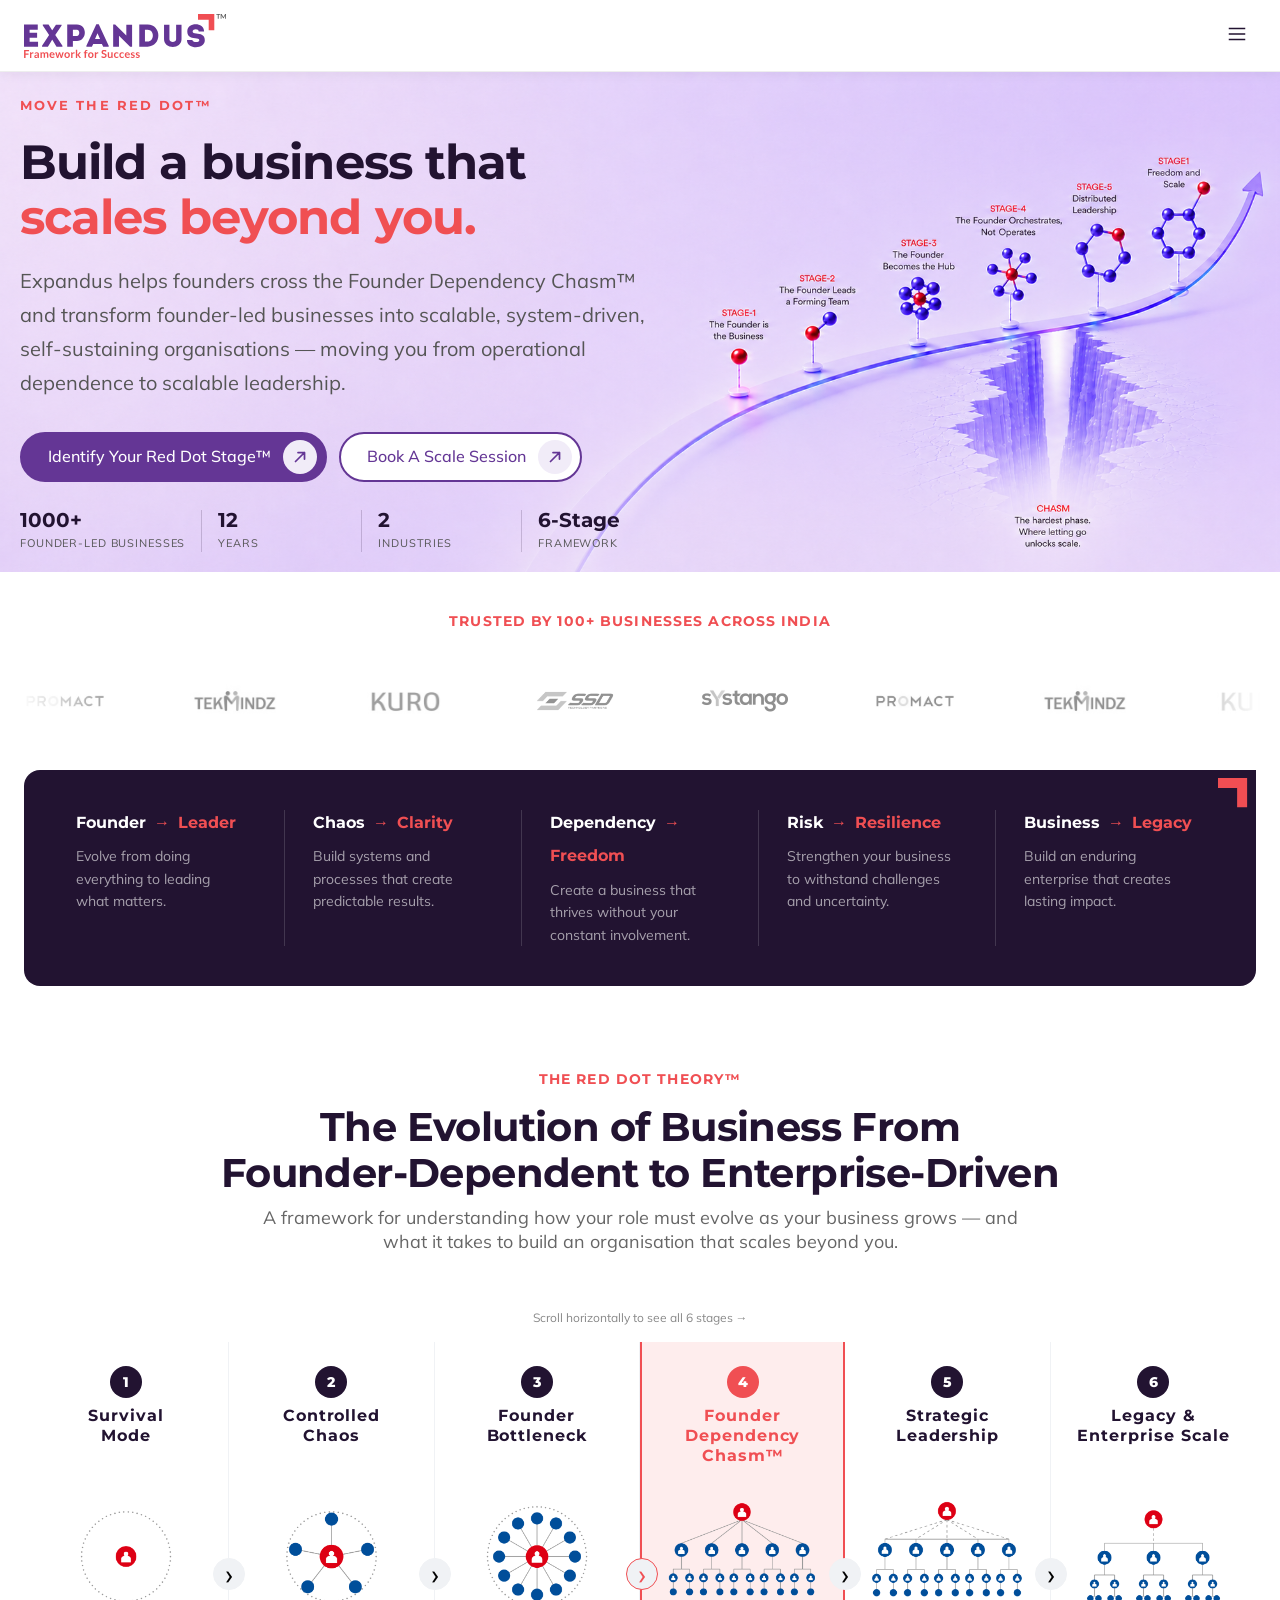
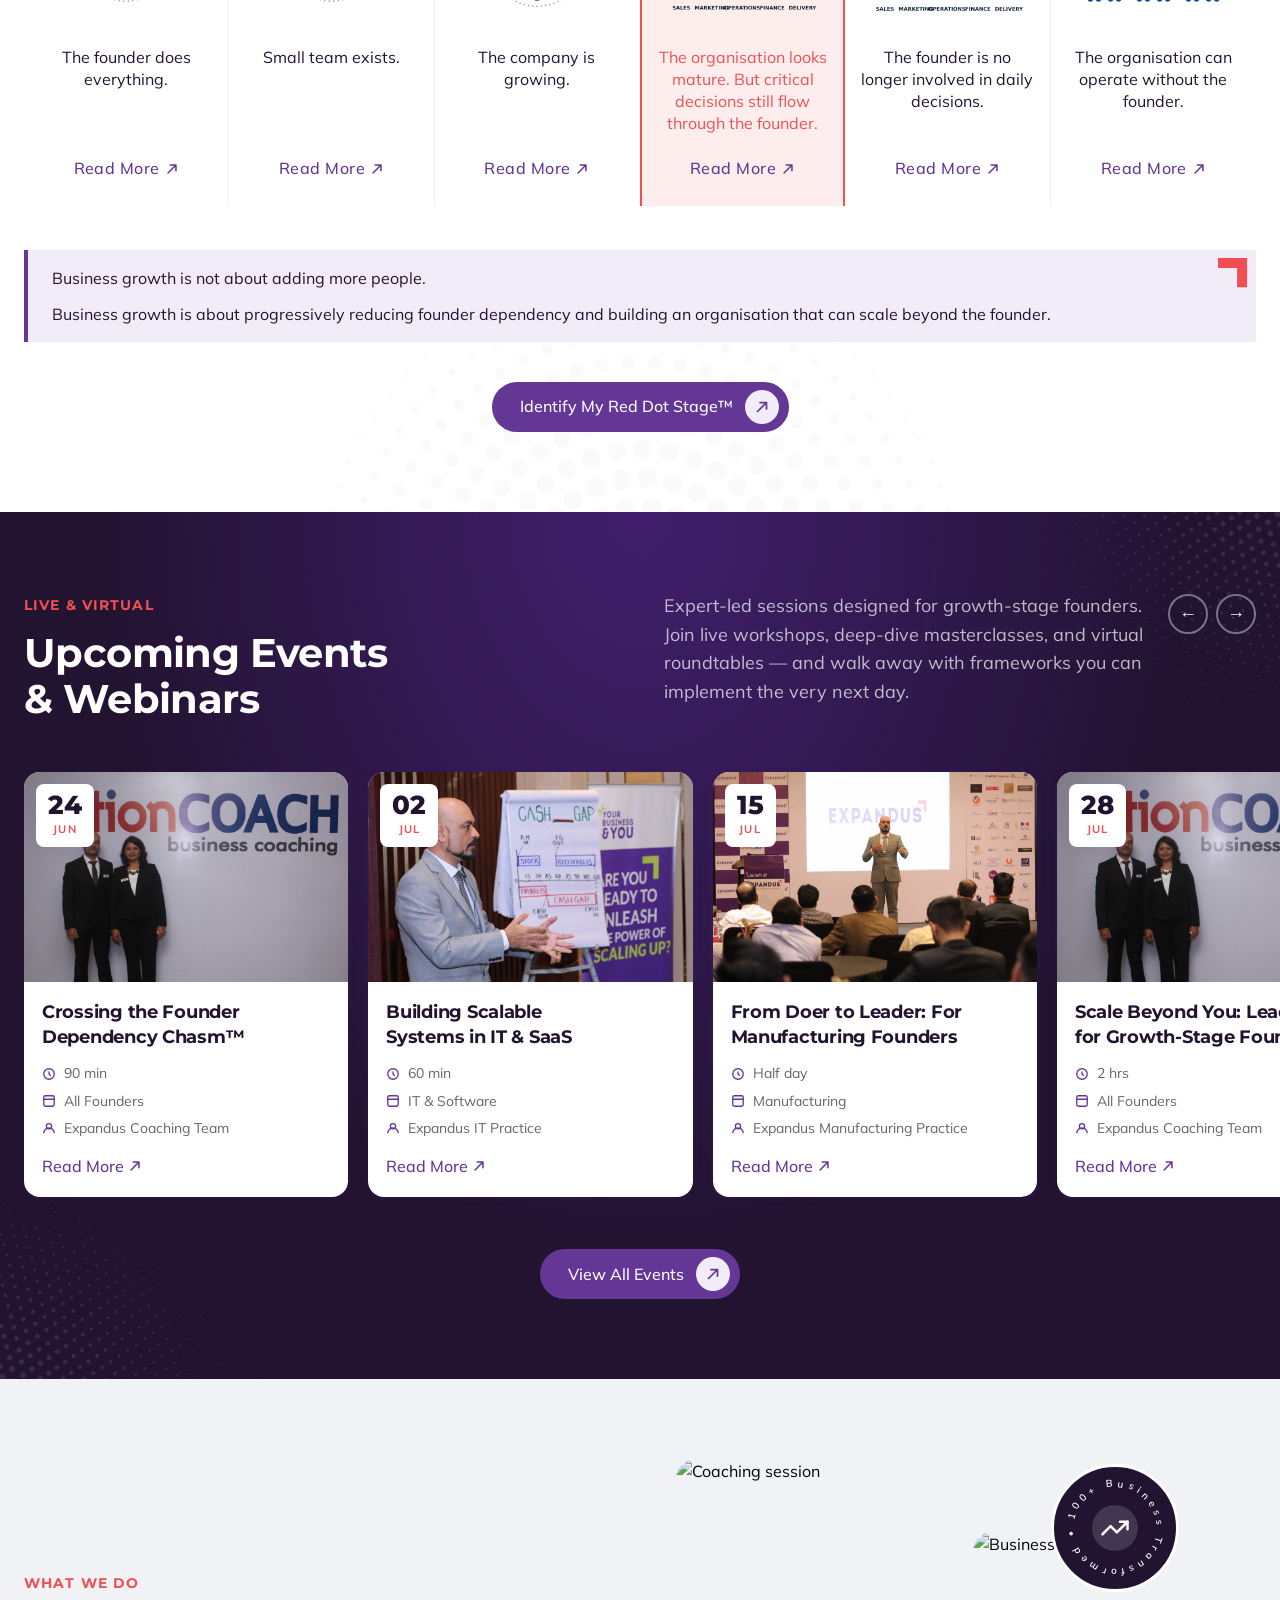
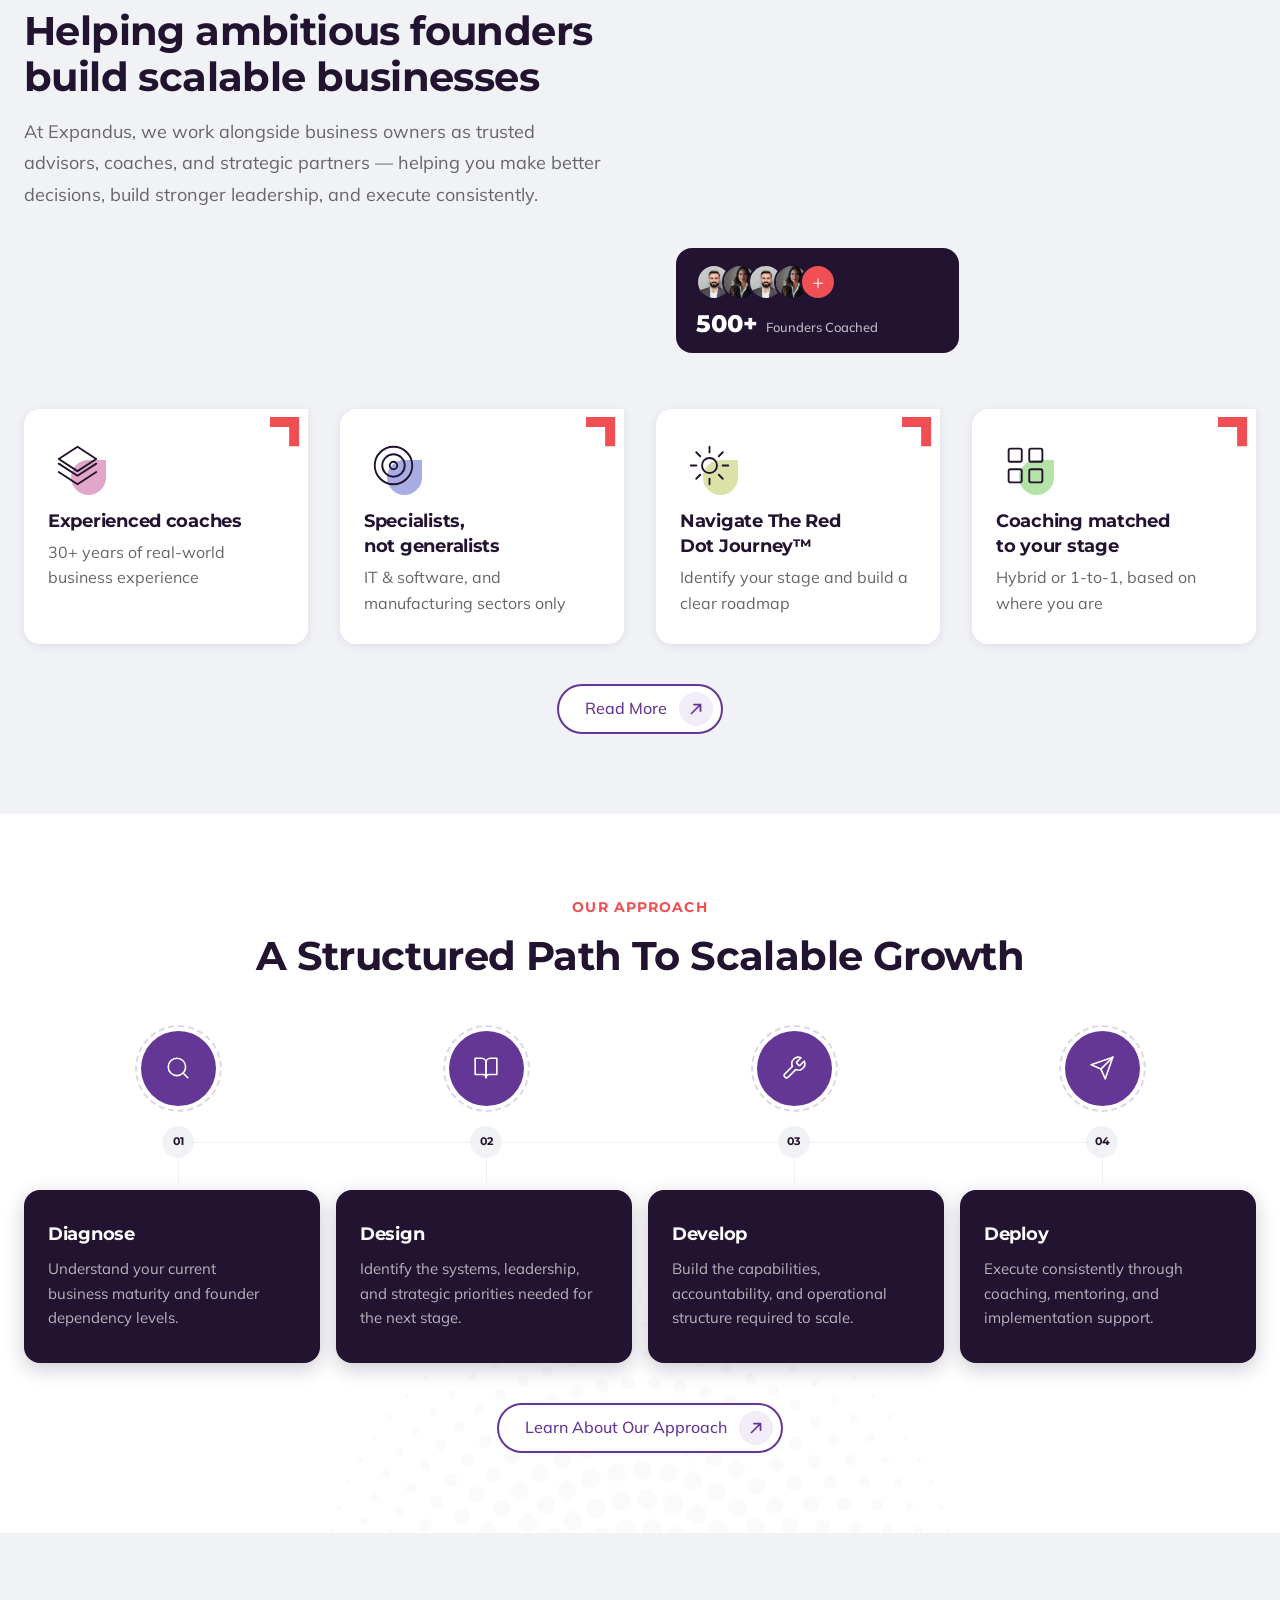
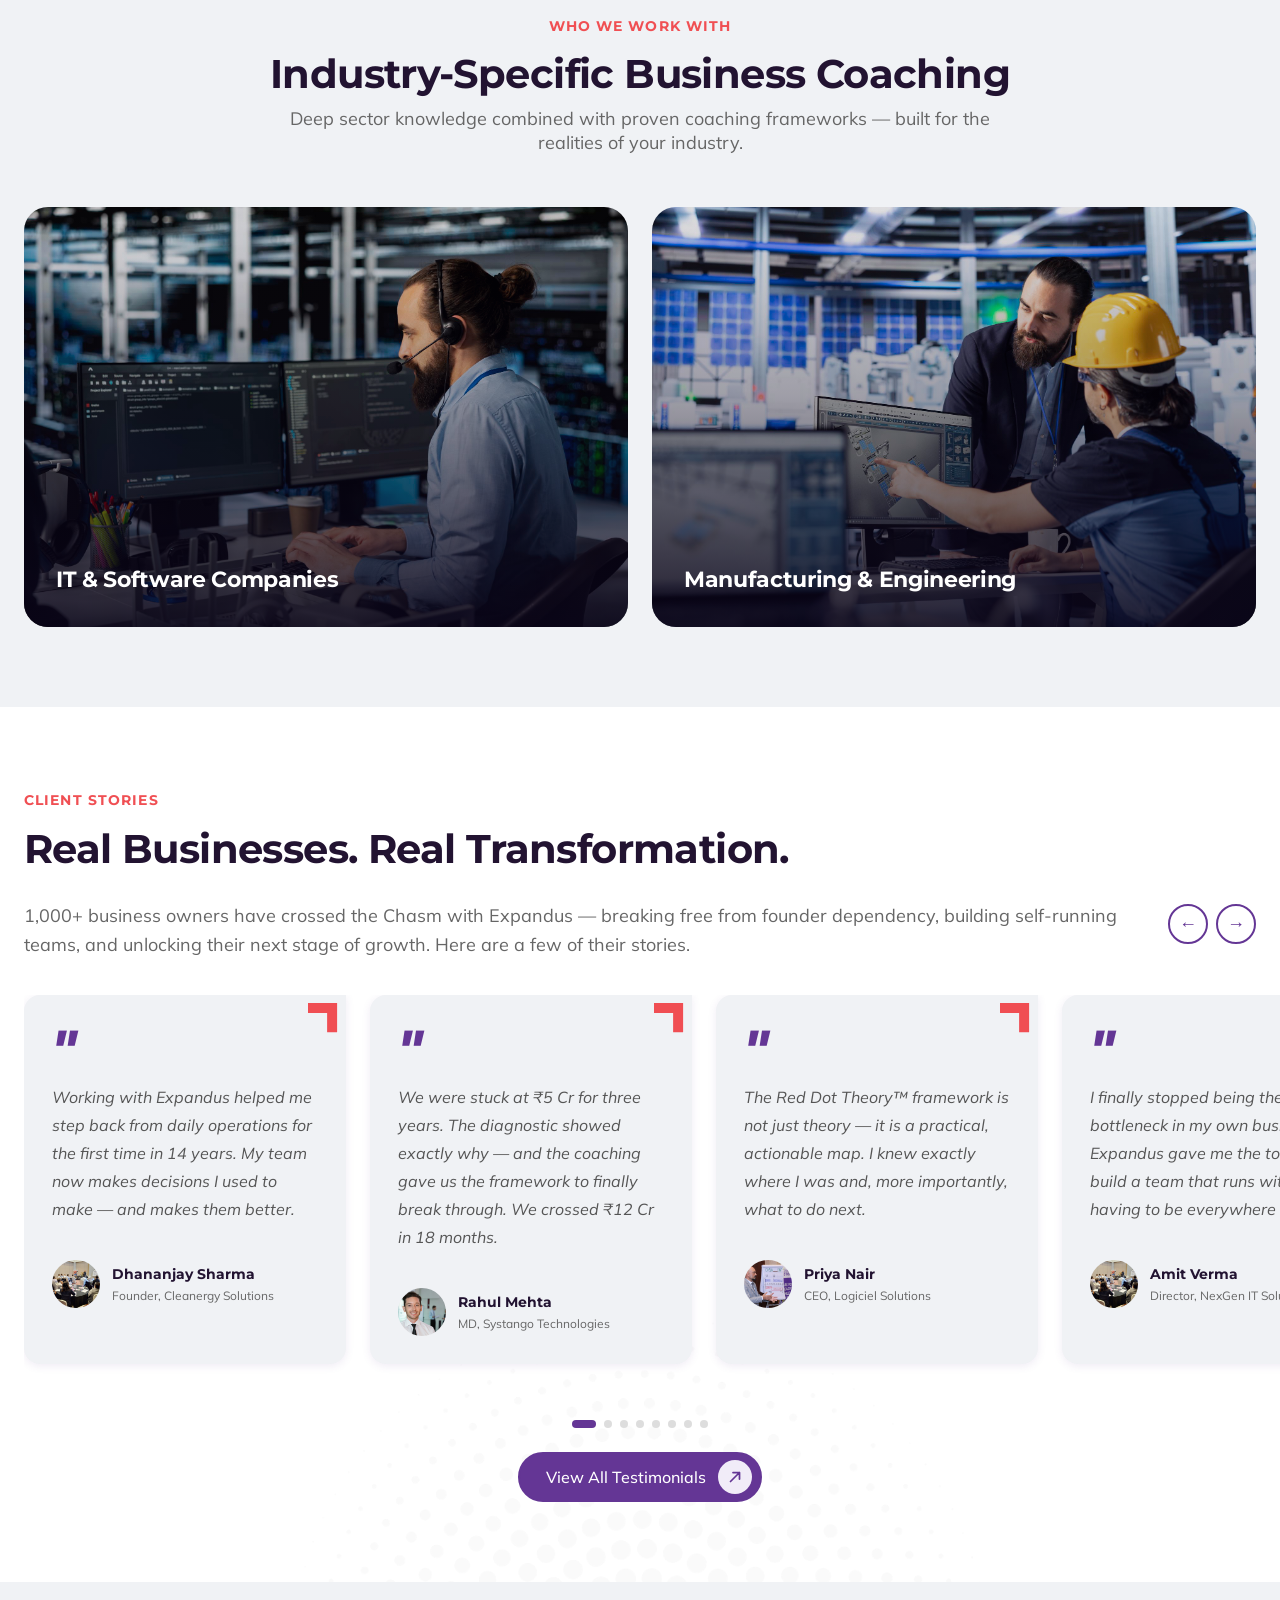
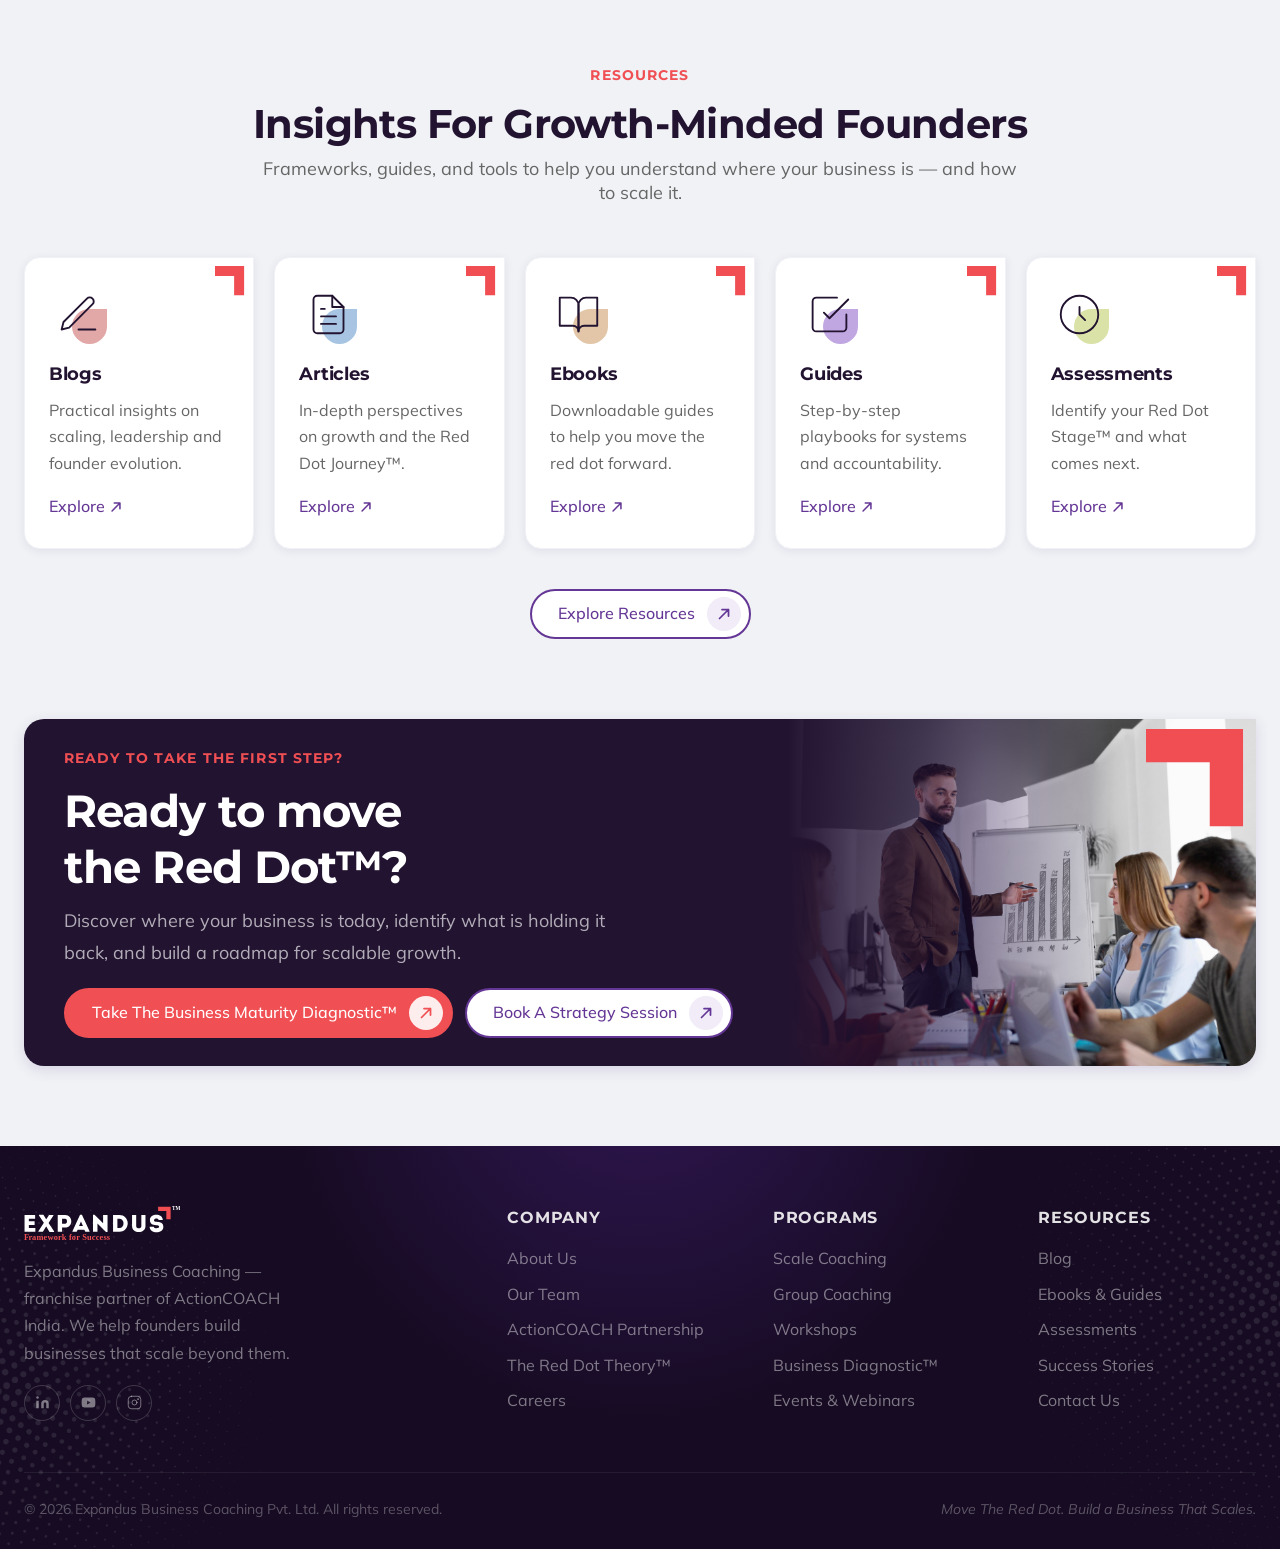
==== index1.html @ b64fe71b "Responsive layout improvements across all breakpoints - Externalized CSS to style.css with full resp" ====
﻿<!DOCTYPE html>
<html lang="en">
<head>
<meta charset="UTF-8">
<meta name="viewport" content="width=device-width, initial-scale=1.0">
<title>Expandus — Build a Business That Scales Beyond You</title>
<link rel="preconnect" href="https://fonts.googleapis.com">
<link rel="preconnect" href="https://fonts.gstatic.com" crossorigin>
<link href="https://fonts.googleapis.com/css2?family=Montserrat:wght@400;500;600;700;800&family=Mulish:wght@400;500;600;700&display=swap" rel="stylesheet">
<link rel="stylesheet" href="style.css">
</head>
<body>

<!-- â•â•â•â• NAV â•â•â•â• -->
<nav class="nav">
  <div class="nav__inner">
    <a href="/" class="nav__logo">
      <img src="img/expandus-logo.svg" alt="Expandus Business Coaching">
    </a>

    <ul class="nav__menu">
      <li class="nav__item">
        <button class="nav__lnk">About Us
          <svg viewBox="0 0 16 16" fill="none" stroke="currentColor" stroke-width="1.5"><path d="M4 6l4 4 4-4"/></svg>
        </button>
        <div class="nav__drop">
          <a href="#">Our Story</a>
          <a href="#">Our Team</a>
          <a href="#">ActionCOACH Partnership</a>
          <a href="#">The Red Dot Theory™</a>
        </div>
      </li>

      <li class="nav__item">
        <button class="nav__lnk">Industry
          <svg viewBox="0 0 16 16" fill="none" stroke="currentColor" stroke-width="1.5"><path d="M4 6l4 4 4-4"/></svg>
        </button>
        <div class="nav__drop">
          <a href="#">IT &amp; Software</a>
          <a href="#">Manufacturing &amp; Engineering</a>
        </div>
      </li>

      <li class="nav__item">
        <button class="nav__lnk">Programs
          <svg viewBox="0 0 16 16" fill="none" stroke="currentColor" stroke-width="1.5"><path d="M4 6l4 4 4-4"/></svg>
        </button>
        <div class="nav__drop">
          <a href="#">Scale Coaching</a>
          <a href="#">Group Coaching</a>
          <a href="#">Workshops</a>
          <a href="#">Business Maturity Diagnostic™</a>
        </div>
      </li>

      <li class="nav__item">
        <button class="nav__lnk">Our Approach
          <svg viewBox="0 0 16 16" fill="none" stroke="currentColor" stroke-width="1.5"><path d="M4 6l4 4 4-4"/></svg>
        </button>
        <div class="nav__drop">
          <a href="#">Diagnose</a>
          <a href="#">Design</a>
          <a href="#">Develop</a>
          <a href="#">Deploy</a>
        </div>
      </li>

      <li class="nav__item"><a href="#" class="nav__lnk">Diagnostic</a></li>
      <li class="nav__item"><a href="#events" class="nav__lnk">Events</a></li>
      <li class="nav__item"><a href="#success" class="nav__lnk">Success Stories</a></li>

      <li class="nav__item">
        <button class="nav__lnk">Resources
          <svg viewBox="0 0 16 16" fill="none" stroke="currentColor" stroke-width="1.5"><path d="M4 6l4 4 4-4"/></svg>
        </button>
        <div class="nav__drop">
          <a href="#">Blog</a>
          <a href="#">Ebooks &amp; Guides</a>
          <a href="#">Assessments</a>
          <a href="#">Videos</a>
        </div>
      </li>

    </ul>

    <div class="nav__ctas">
      <button class="btn btn--coral-cta">Get in Touch <span class="btn__icon"><svg width="16" height="16" viewBox="0 0 16 16" fill="none" xmlns="http://www.w3.org/2000/svg"><path d="M3.5 12.5L12.5 3.5M12.5 3.5H6M12.5 3.5V10" stroke="currentColor" stroke-width="1.75" stroke-linecap="round" stroke-linejoin="round"/></svg></span></button>
    </div>

    <button class="nav__burger" onclick="document.getElementById('mobileNav').classList.toggle('open')" aria-label="Menu">
      <svg viewBox="0 0 24 24" fill="none" stroke="currentColor" stroke-width="1.5"><path d="M3 12h18M3 6h18M3 18h18"/></svg>
    </button>
  </div>
</nav>

<!-- Mobile Nav -->
<div class="nav__mobile" id="mobileNav">
  <a href="#">About Us</a>
  <a href="#">Industry</a>
  <a href="#">Programs</a>
  <a href="#">Our Approach</a>
  <a href="#">Diagnostic</a>
  <a href="#events">Events</a>
  <a href="#success">Success Stories</a>
  <a href="#">Resources</a>
  <div class="m-ctas">
    <a href="#" class="btn btn--coral">Book Scale Session</a>
  </div>
</div>


<!-- â•â•â•â• HERO â•â•â•â• -->
<section class="hero">
  <div class="hero__grid">
    <div class="hero__content">
      <div class="hero__eyebrow">
        <span class="hero__eyebrow-text">Move The Red Dot™</span>
      </div>
      <h1 class="hero__h1">Build a business that<br><span>scales beyond you.</span></h1>
      <p class="hero__desc">Expandus helps founders cross the Founder Dependency Chasm™ and transform founder-led businesses into scalable, system-driven, self-sustaining organisations — moving you from operational dependence to scalable leadership.</p>
      <div class="hero__cta-wrap">
        <div class="hero__actions">
          <a href="#" class="btn btn--cta">Identify Your Red Dot Stage™ <span class="btn__icon"><svg width="16" height="16" viewBox="0 0 16 16" fill="none" xmlns="http://www.w3.org/2000/svg"><path d="M3.5 12.5L12.5 3.5M12.5 3.5H6M12.5 3.5V10" stroke="currentColor" stroke-width="1.75" stroke-linecap="round" stroke-linejoin="round"/></svg></span></a>
          <a href="#" class="btn btn--outline-cta">Book A Scale Session <span class="btn__icon"><svg width="16" height="16" viewBox="0 0 16 16" fill="none" xmlns="http://www.w3.org/2000/svg"><path d="M3.5 12.5L12.5 3.5M12.5 3.5H6M12.5 3.5V10" stroke="currentColor" stroke-width="1.75" stroke-linecap="round" stroke-linejoin="round"/></svg></span></a>
        </div>

        <!-- Trust Metrics -->
        <div class="hero__trust">
          <div class="hero__trust-item hero__trust-item--sep">
            <div class="hero__trust-num">1000+</div>
            <div class="hero__trust-lbl">Founder-Led Businesses</div>
          </div>
          <div class="hero__trust-item hero__trust-item--sep">
            <div class="hero__trust-num">12</div>
            <div class="hero__trust-lbl">Years</div>
          </div>
          <div class="hero__trust-item hero__trust-item--sep">
            <div class="hero__trust-num">2</div>
            <div class="hero__trust-lbl">Industries</div>
          </div>
          <div class="hero__trust-item">
            <div class="hero__trust-num">6-Stage</div>
            <div class="hero__trust-lbl">Framework</div>
          </div>
        </div>
      </div>
    </div>


    <!-- Journey Chart (hidden) -->
    <div class="jchart hidden">
      <div class="jchart__top">
        <span class="pill pill--purple">The Red Dot Journey™</span>
      </div>
      <div class="jchart__divlabels">
        <span>Not Investible Business</span>
        <span class="jchart__divlabel-chasm">Investible Business</span>
      </div>
      <div class="jchart__bars">

        <!-- Bar 01 -->
        <div class="jchart__col">
          <div class="jchart__bar" style="height:28%;background:linear-gradient(180deg,#e8dff4 0%,#e0d4f0 100%);border-radius:6px 6px 0 0;padding-top:8px;display:flex;flex-direction:column;align-items:center;gap:3px">
            <div class="jchart__dot-r"></div>
          </div>
          <span class="jchart__lbl">01</span>
        </div>

        <!-- Bar 02 -->
        <div class="jchart__col">
          <div class="jchart__bar" style="height:40%;background:linear-gradient(180deg,#ddd4ef 0%,#d4c8eb 100%);border-radius:6px 6px 0 0;padding-top:8px;display:flex;flex-direction:column;align-items:center;gap:3px">
            <div class="jchart__dot-r"></div>
            <div style="display:flex;gap:3px"><div class="jchart__dot-p"></div><div class="jchart__dot-p"></div></div>
          </div>
          <span class="jchart__lbl">02</span>
        </div>

        <!-- Bar 03 -->
        <div class="jchart__col">
          <div class="jchart__bar" style="height:56%;background:linear-gradient(180deg,#d1c3e8 0%,#c8b8e4 100%);border-radius:6px 6px 0 0;padding-top:8px;display:flex;flex-direction:column;align-items:center;gap:3px">
            <div class="jchart__dot-r"></div>
            <div style="display:flex;gap:3px"><div class="jchart__dot-p"></div><div class="jchart__dot-p"></div><div class="jchart__dot-p"></div></div>
            <div style="display:flex;gap:3px"><div class="jchart__dot-p"></div><div class="jchart__dot-p"></div></div>
          </div>
          <span class="jchart__lbl">03</span>
        </div>

        <!-- CHASM -->
        <div class="jchart__col" style="position:relative">
          <div style="height:94%;width:100%;border-radius:6px 6px 0 0;background:linear-gradient(180deg,rgba(240,79,83,.22) 0%,rgba(240,79,83,.06) 100%);border:1px solid rgba(240,79,83,.4);display:flex;flex-direction:column;align-items:center;padding-top:8px;gap:3px;position:relative">
            <div class="jchart__dot-r" style="box-shadow:0 0 0 3px rgba(240,79,83,.3)"></div>
            <div style="display:flex;gap:2px;flex-wrap:wrap;justify-content:center;max-width:32px">
              <div class="jchart__dot-p"></div><div class="jchart__dot-p"></div><div class="jchart__dot-p"></div>
              <div class="jchart__dot-p"></div><div class="jchart__dot-p"></div><div class="jchart__dot-p"></div>
              <div class="jchart__dot-r" style="width:6px;height:6px"></div><div class="jchart__dot-p"></div>
            </div>
          </div>
          <span class="jchart__lbl jchart__lbl--chasm">Chasm</span>
        </div>

        <!-- Bar 04 -->
        <div class="jchart__col">
          <div class="jchart__bar" style="height:54%;background:linear-gradient(180deg,#c8b8e4 0%,#bfaced0 100%);border-radius:6px 6px 0 0;padding-top:8px;display:flex;flex-direction:column;align-items:center;gap:3px">
            <div class="jchart__dot-r" style="width:7px;height:7px"></div>
            <div style="display:flex;gap:3px"><div class="jchart__dot-p"></div><div class="jchart__dot-p"></div><div class="jchart__dot-p"></div></div>
            <div style="display:flex;gap:3px"><div class="jchart__dot-p"></div><div class="jchart__dot-p"></div></div>
          </div>
          <span class="jchart__lbl">04</span>
        </div>

        <!-- Bar 05 -->
        <div class="jchart__col">
          <div class="jchart__bar" style="height:72%;background:linear-gradient(180deg,#9c72cb 0%,#8a60ba 100%);border-radius:6px 6px 0 0;padding-top:8px;display:flex;flex-direction:column;align-items:center;gap:3px">
            <div class="jchart__dot-r" style="width:6px;height:6px;opacity:.7"></div>
            <div style="display:flex;gap:3px"><div class="jchart__dot-g" style="background:rgba(255,255,255,.6)"></div><div class="jchart__dot-g" style="background:rgba(255,255,255,.6)"></div><div class="jchart__dot-g" style="background:rgba(255,255,255,.6)"></div></div>
            <div style="display:flex;gap:3px"><div class="jchart__dot-g" style="background:rgba(255,255,255,.4)"></div><div class="jchart__dot-g" style="background:rgba(255,255,255,.4)"></div><div class="jchart__dot-g" style="background:rgba(255,255,255,.4)"></div><div class="jchart__dot-g" style="background:rgba(255,255,255,.4)"></div></div>
          </div>
          <span class="jchart__lbl">05</span>
        </div>

        <!-- Bar 06 -->
        <div class="jchart__col">
          <div class="jchart__bar" style="height:88%;background:linear-gradient(180deg,#7b45b8 0%,#643695 100%);border-radius:6px 6px 0 0;padding-top:8px;display:flex;flex-direction:column;align-items:center;gap:3px">
            <div class="jchart__dot-r" style="width:5px;height:5px;opacity:.5;margin-left:18px"></div>
            <div style="display:flex;gap:3px"><div class="jchart__dot-g" style="background:rgba(255,255,255,.7)"></div><div class="jchart__dot-g" style="background:rgba(255,255,255,.7)"></div><div class="jchart__dot-g" style="background:rgba(255,255,255,.7)"></div></div>
            <div style="display:flex;gap:3px"><div class="jchart__dot-g" style="background:rgba(255,255,255,.5)"></div><div class="jchart__dot-g" style="background:rgba(255,255,255,.5)"></div><div class="jchart__dot-g" style="background:rgba(255,255,255,.5)"></div><div class="jchart__dot-g" style="background:rgba(255,255,255,.5)"></div></div>
            <div style="display:flex;gap:3px"><div class="jchart__dot-g" style="background:rgba(255,255,255,.35)"></div><div class="jchart__dot-g" style="background:rgba(255,255,255,.35)"></div><div class="jchart__dot-g" style="background:rgba(255,255,255,.35)"></div></div>
          </div>
          <span class="jchart__lbl">06</span>
        </div>
      </div>
      <p class="jchart__caption">The founder moves from the centre of everything to the edge — free to lead, free to grow.</p>
    </div>
  </div>
</section>


<!-- â•â•â•â• STATS â•â•â•â• -->
<!-- TRANSFORMATION STRIP -->
<!-- LOGOS STRIP -->
<div class="logos">
  <h5 class="logos__heading">Trusted by 100+ businesses across India</h5>
  <div class="logos__track-wrap">
    <div class="logos__track">
      <img class="logos__img" src="img/Promact20Infotech20Private20Limited.jpg" alt="Promact Infotech">
      <img class="logos__img" src="img/Samin-Tekmindz-India-Pvt-Ltd.jpg" alt="Samin Tekmindz">
      <img class="logos__img" src="img/kuro_bots_logo.jpeg" alt="Kuro Bots">
      <img class="logos__img" src="img/SSD20Technologies.jpg" alt="SSD Technologies">
      <img class="logos__img" src="img/Systango20Technologies20Pvt.20Ltd.png" alt="Systango Technologies">
      <!-- duplicate 2 -->
      <img class="logos__img" src="img/Promact20Infotech20Private20Limited.jpg" alt="Promact Infotech">
      <img class="logos__img" src="img/Samin-Tekmindz-India-Pvt-Ltd.jpg" alt="Samin Tekmindz">
      <img class="logos__img" src="img/kuro_bots_logo.jpeg" alt="Kuro Bots">
      <img class="logos__img" src="img/SSD20Technologies.jpg" alt="SSD Technologies">
      <img class="logos__img" src="img/Systango20Technologies20Pvt.20Ltd.png" alt="Systango Technologies">
      <!-- duplicate 3 -->
      <img class="logos__img" src="img/Promact20Infotech20Private20Limited.jpg" alt="Promact Infotech">
      <img class="logos__img" src="img/Samin-Tekmindz-India-Pvt-Ltd.jpg" alt="Samin Tekmindz">
      <img class="logos__img" src="img/kuro_bots_logo.jpeg" alt="Kuro Bots">
      <img class="logos__img" src="img/SSD20Technologies.jpg" alt="SSD Technologies">
      <img class="logos__img" src="img/Systango20Technologies20Pvt.20Ltd.png" alt="Systango Technologies">
    </div>
  </div>
</div>


<div class="tstrip">
  <div class="tstrip__inner">
    <div class="tstrip__item">
      <div class="tstrip__heading"><span class="tstrip__from">Founder</span><span class="tstrip__arrow">→</span><span class="tstrip__to">Leader</span></div>
      <p class="tstrip__desc">Evolve from doing everything to leading what matters.</p>
    </div>
    <div class="tstrip__div"></div>
    <div class="tstrip__item">
      <div class="tstrip__heading"><span class="tstrip__from">Chaos</span><span class="tstrip__arrow">→</span><span class="tstrip__to">Clarity</span></div>
      <p class="tstrip__desc">Build systems and processes that create predictable results.</p>
    </div>
    <div class="tstrip__div"></div>
    <div class="tstrip__item">
      <div class="tstrip__heading"><span class="tstrip__from">Dependency</span><span class="tstrip__arrow">→</span><span class="tstrip__to">Freedom</span></div>
      <p class="tstrip__desc">Create a business that thrives without your constant involvement.</p>
    </div>
    <div class="tstrip__div"></div>
    <div class="tstrip__item">
      <div class="tstrip__heading"><span class="tstrip__from">Risk</span><span class="tstrip__arrow">→</span><span class="tstrip__to">Resilience</span></div>
      <p class="tstrip__desc">Strengthen your business to withstand challenges and uncertainty.</p>
    </div>
    <div class="tstrip__div"></div>
    <div class="tstrip__item">
      <div class="tstrip__heading"><span class="tstrip__from">Business</span><span class="tstrip__arrow">→</span><span class="tstrip__to">Legacy</span></div>
      <p class="tstrip__desc">Build an enduring enterprise that creates lasting impact.</p>
    </div>
  </div>
</div>



<!-- â•â•â•â• RED DOT THEORY â•â•â•â• -->
<section class="sec rdt" id="rdt">
  <div class="wrap">
    <div class="sec__hd">
      <span class="eyebrow">The Red Dot Theory™</span>
      <h2>The Evolution of Business From<br>Founder-Dependent to Enterprise-Driven</h2>
      <p>A framework for understanding how your role must evolve as your business grows — and what it takes to build an organisation that scales beyond you.</p>
    </div>

    <p class="rdt__scroll-hint">Scroll horizontally to see all 6 stages →</p>

    <div class="rdt__stages-wrap">
      <div class="rdt__stages">

        <!-- Stage 1 -->
        <div class="rdt__stage">
          <div class="rdt__stage__n">1</div>
          <h6 class="rdt__stage__name">Survival<br>Mode</h5>
          <img class="rdt__org" src="img/stage1.png" alt="Stage 1">
          <p class="rdt__stage__lead">The founder does everything.</p>
          <ul class="rdt__stage__desc">
            <li>Sales</li>
            <li>Delivery</li>
            <li>Operations</li>
            <li>Finance</li>
          </ul>
          <p class="rdt__stage__foot">The business and the founder are the same thing.</p>
          <a href="red-dot-theory.html#stage-1" class="rdt__stage__lnk">Read More</a>
        </div>

        <!-- Stage 2 -->
        <div class="rdt__stage">
          <div class="rdt__stage__n">2</div>
          <h6 class="rdt__stage__name">Controlled<br>Chaos</h5>
          <img class="rdt__org" src="img/stage2.png" alt="Stage 2">
          <p class="rdt__stage__lead">Small team exists.</p>
          <ul class="rdt__stage__desc">
            <li>Everyone depends on the founder.</li>
            <li>The founder remains the centre of all decisions.</li>
          </ul>
          <a href="red-dot-theory.html#stage-2" class="rdt__stage__lnk">Read More</a>
        </div>

        <!-- Stage 3 -->
        <div class="rdt__stage">
          <div class="rdt__stage__n">3</div>
          <h6 class="rdt__stage__name">Founder<br>Bottleneck</h5>
          <img class="rdt__org" src="img/stage3.png" alt="Stage 3">
          <p class="rdt__stage__lead">The company is growing.</p>
          <ul class="rdt__stage__desc">
            <li>The founder becomes the bottleneck.</li>
            <li>Work accumulates around the founder.</li>
            <li>The organisation struggles to scale.</li>
          </ul>
          <a href="red-dot-theory.html#stage-3" class="rdt__stage__lnk">Read More</a>
        </div>

        <!-- Stage 4 — CHASM -->
        <div class="rdt__stage rdt__stage--chasm">
          <div class="rdt__stage__n">4</div>
          <h6 class="rdt__stage__name">Founder Dependency Chasm™</h5>
          <img class="rdt__org" src="img/stage4.png" alt="Stage 4">
          <p class="rdt__stage__lead">The organisation looks mature. But critical decisions still flow through the founder.</p>
          <ul class="rdt__stage__desc">
            <li>This is the most dangerous and most common stage.</li>
            <li>Businesses get stuck here.</li>
            <li>Revenue may grow. Organisational maturity does not.</li>
          </ul>
          <a href="red-dot-theory.html#stage-4" class="rdt__stage__lnk">Read More</a>
          <div class="rdt__trap">
            <svg viewBox="0 0 16 16" fill="currentColor"><path d="M8 1a7 7 0 100 14A7 7 0 008 1zm-.75 3.5h1.5v5h-1.5v-5zm0 6h1.5v1.5h-1.5V10.5z"/></svg>
            The Trap That Stops Scaling
          </div>
        </div>

        <!-- Stage 5 -->
        <div class="rdt__stage">
          <div class="rdt__stage__n">5</div>
          <h6 class="rdt__stage__name">Strategic<br>Leadership</h5>
          <img class="rdt__org" src="img/stage5.png" alt="Stage 5">
          <p class="rdt__stage__lead">The founder is no longer involved in daily decisions.</p>
          <ul class="rdt__stage__desc">
            <li>Leadership team runs the business.</li>
            <li>Founder focuses on:
              <ul class="rdt__stage__sub">
                <li>Strategy</li>
                <li>Growth</li>
                <li>Key relationships</li>
                <li>New opportunities</li>
              </ul>
            </li>
          </ul>
          <a href="red-dot-theory.html#stage-5" class="rdt__stage__lnk">Read More</a>
        </div>

        <!-- Stage 6 -->
        <div class="rdt__stage">
          <div class="rdt__stage__n">6</div>
          <h6 class="rdt__stage__name">Legacy &amp; Enterprise Scale</h5>
          <img class="rdt__org" src="img/stage6.png" alt="Stage 6">
          <p class="rdt__stage__lead">The organisation can operate without the founder.</p>
          <ul class="rdt__stage__desc">
            <li>The founder acts as:
              <ul class="rdt__stage__sub">
                <li>Owner</li>
                <li>Chairperson</li>
                <li>Board member</li>
                <li>Vision keeper</li>
              </ul>
            </li>
            <li>The business has become institution-led rather than founder-led.</li>
          </ul>
          <a href="red-dot-theory.html#stage-6" class="rdt__stage__lnk">Read More</a>
        </div>

      </div>
    </div><!-- /stages-wrap -->


    <div class="rdt__insight">
      <p>Business growth is not about adding more people.</p>
      <p>Business growth is about progressively reducing founder dependency and building an organisation that can scale beyond the founder.</p>
    </div>

    <div class="sec__cta">
      <a href="#" class="btn btn--cta">Identify My Red Dot Stage™ <span class="btn__icon"><svg width="16" height="16" viewBox="0 0 16 16" fill="none" xmlns="http://www.w3.org/2000/svg"><path d="M3.5 12.5L12.5 3.5M12.5 3.5H6M12.5 3.5V10" stroke="currentColor" stroke-width="1.75" stroke-linecap="round" stroke-linejoin="round"/></svg></span></a>
    </div>
  </div>
</section>


<!-- â•â•â•â• EVENTS â•â•â•â• -->
<section class="sec sec--dark events" id="events">
  <div class="wrap">
    <div class="events__hdr">
      <div class="sec__hd">
        <span class="eyebrow">Live &amp; Virtual</span>
        <h2>Upcoming Events &amp; Webinars</h2>
      </div>
      <div class="hd-desc-row">
        <p>Expert-led sessions designed for growth-stage founders. Join live workshops, deep-dive masterclasses, and virtual roundtables — and walk away with frameworks you can implement the very next day.</p>
        <div class="carousel-nav">
          <button class="carousel-btn events-prev" aria-label="Previous">&#8592;</button>
          <button class="carousel-btn events-next" aria-label="Next">&#8594;</button>
        </div>
      </div>
    </div>
  </div>
  <div class="events__scroll">
    <div class="events__list">

        <div class="ecard">
          <div class="ecard__img">
            <img src="img/IMG_1443.jpg" alt="Event">
            <div class="ecard__date"><div class="ecard__day">24</div><div class="ecard__mon">Jun</div></div>
          </div>
          <div class="ecard__body">
            <h5 class="ecard__title">Crossing the Founder Dependency Chasm™</h5>
            <div class="ecard__meta">
              <div class="ecard__meta-row"><svg viewBox="0 0 16 16" fill="none" stroke="currentColor" stroke-width="1.5"><circle cx="8" cy="8" r="6"/><path d="M8 5v3l2 2"/></svg> 90 min</div>
              <div class="ecard__meta-row"><svg viewBox="0 0 16 16" fill="none" stroke="currentColor" stroke-width="1.5"><rect x="2" y="2" width="12" height="12" rx="2"/><path d="M2 6h12"/></svg> All Founders</div>
              <div class="ecard__meta-row"><svg viewBox="0 0 16 16" fill="none" stroke="currentColor" stroke-width="1.5"><circle cx="8" cy="6" r="3"/><path d="M2 14c0-3.314 2.686-6 6-6s6 2.686 6 6"/></svg> Expandus Coaching Team</div>
            </div>
            <a href="#" class="ecard__reg">Read More</a>
          </div>
        </div>

        <div class="ecard">
          <div class="ecard__img">
            <img src="img/IMG_1871.jpg" alt="Event">
            <div class="ecard__date"><div class="ecard__day">02</div><div class="ecard__mon">Jul</div></div>
          </div>
          <div class="ecard__body">
            <h5 class="ecard__title">Building Scalable Systems in IT &amp; SaaS</h5>
            <div class="ecard__meta">
              <div class="ecard__meta-row"><svg viewBox="0 0 16 16" fill="none" stroke="currentColor" stroke-width="1.5"><circle cx="8" cy="8" r="6"/><path d="M8 5v3l2 2"/></svg> 60 min</div>
              <div class="ecard__meta-row"><svg viewBox="0 0 16 16" fill="none" stroke="currentColor" stroke-width="1.5"><rect x="2" y="2" width="12" height="12" rx="2"/><path d="M2 6h12"/></svg> IT &amp; Software</div>
              <div class="ecard__meta-row"><svg viewBox="0 0 16 16" fill="none" stroke="currentColor" stroke-width="1.5"><circle cx="8" cy="6" r="3"/><path d="M2 14c0-3.314 2.686-6 6-6s6 2.686 6 6"/></svg> Expandus IT Practice</div>
            </div>
            <a href="#" class="ecard__reg">Read More</a>
          </div>
        </div>

        <div class="ecard">
          <div class="ecard__img">
            <img src="img/IMG_9157-e1720432462923.jpg" alt="Event">
            <div class="ecard__date"><div class="ecard__day">15</div><div class="ecard__mon">Jul</div></div>
          </div>
          <div class="ecard__body">
            <h5 class="ecard__title">From Doer to Leader: For Manufacturing Founders</h5>
            <div class="ecard__meta">
              <div class="ecard__meta-row"><svg viewBox="0 0 16 16" fill="none" stroke="currentColor" stroke-width="1.5"><circle cx="8" cy="8" r="6"/><path d="M8 5v3l2 2"/></svg> Half day</div>
              <div class="ecard__meta-row"><svg viewBox="0 0 16 16" fill="none" stroke="currentColor" stroke-width="1.5"><rect x="2" y="2" width="12" height="12" rx="2"/><path d="M2 6h12"/></svg> Manufacturing</div>
              <div class="ecard__meta-row"><svg viewBox="0 0 16 16" fill="none" stroke="currentColor" stroke-width="1.5"><circle cx="8" cy="6" r="3"/><path d="M2 14c0-3.314 2.686-6 6-6s6 2.686 6 6"/></svg> Expandus Manufacturing Practice</div>
            </div>
            <a href="#" class="ecard__reg">Read More</a>
          </div>
        </div>

        <div class="ecard">
          <div class="ecard__img">
            <img src="img/IMG_1443.jpg" alt="Event">
            <div class="ecard__date"><div class="ecard__day">28</div><div class="ecard__mon">Jul</div></div>
          </div>
          <div class="ecard__body">
            <h5 class="ecard__title">Scale Beyond You: Leadership for Growth-Stage Founders</h5>
            <div class="ecard__meta">
              <div class="ecard__meta-row"><svg viewBox="0 0 16 16" fill="none" stroke="currentColor" stroke-width="1.5"><circle cx="8" cy="8" r="6"/><path d="M8 5v3l2 2"/></svg> 2 hrs</div>
              <div class="ecard__meta-row"><svg viewBox="0 0 16 16" fill="none" stroke="currentColor" stroke-width="1.5"><rect x="2" y="2" width="12" height="12" rx="2"/><path d="M2 6h12"/></svg> All Founders</div>
              <div class="ecard__meta-row"><svg viewBox="0 0 16 16" fill="none" stroke="currentColor" stroke-width="1.5"><circle cx="8" cy="6" r="3"/><path d="M2 14c0-3.314 2.686-6 6-6s6 2.686 6 6"/></svg> Expandus Coaching Team</div>
            </div>
            <a href="#" class="ecard__reg">Read More</a>
          </div>
        </div>

        <div class="ecard">
          <div class="ecard__img">
            <img src="img/1775.jpg" alt="Event">
            <div class="ecard__date"><div class="ecard__day">10</div><div class="ecard__mon">Aug</div></div>
          </div>
          <div class="ecard__body">
            <h5 class="ecard__title">The Business Maturity Diagnostic™ Masterclass</h5>
            <div class="ecard__meta">
              <div class="ecard__meta-row"><svg viewBox="0 0 16 16" fill="none" stroke="currentColor" stroke-width="1.5"><circle cx="8" cy="8" r="6"/><path d="M8 5v3l2 2"/></svg> 3 hrs</div>
              <div class="ecard__meta-row"><svg viewBox="0 0 16 16" fill="none" stroke="currentColor" stroke-width="1.5"><rect x="2" y="2" width="12" height="12" rx="2"/><path d="M2 6h12"/></svg> All Founders</div>
              <div class="ecard__meta-row"><svg viewBox="0 0 16 16" fill="none" stroke="currentColor" stroke-width="1.5"><circle cx="8" cy="6" r="3"/><path d="M2 14c0-3.314 2.686-6 6-6s6 2.686 6 6"/></svg> Expandus Coaching Team</div>
            </div>
            <a href="#" class="ecard__reg">Read More</a>
          </div>
        </div>

    </div>
  </div>
  <div class="wrap">
    <div class="events__footer">
      <a href="#" class="btn btn--cta">View All Events <span class="btn__icon"><svg width="16" height="16" viewBox="0 0 16 16" fill="none" xmlns="http://www.w3.org/2000/svg"><path d="M3.5 12.5L12.5 3.5M12.5 3.5H6M12.5 3.5V10" stroke="currentColor" stroke-width="1.75" stroke-linecap="round" stroke-linejoin="round"/></svg></span></a>
    </div>
  </div>
</section>


<!-- â•â•â•â• WHAT WE DO â•â•â•â• -->
<section class="sec sec--gray wwd">
  <div class="wrap">

    <!-- Row 1: image left, content right -->
    <div class="wwd__layout">

      <!-- Left: two-column images + spin badge + stat card -->
      <div class="wwd__left">
        <div class="wwd__imgs">

          <!-- Left column: image + dark stat card -->
          <div class="wwd__col wwd__col--left">
            <div class="wwd__img-wrap">
              <img src="img/what1.jpg" alt="Coaching session">
            </div>
            <div class="wwd__stat-card">
              <div class="wwd__avatars">
                <img src="img/629 (3).jpg" alt="Founder" class="wwd__avatar">
                <img src="img/235048.jpg" alt="Founder" class="wwd__avatar">
                <img src="img/629 (3).jpg" alt="Founder" class="wwd__avatar">
                <img src="img/235048.jpg" alt="Founder" class="wwd__avatar">
                <div class="wwd__avatar wwd__avatar--more">+</div>
              </div>
              <div class="wwd__stat-line">
                <strong>500+</strong>
                <span>Founders Coached</span>
              </div>
            </div>
          </div>

          <!-- Right column: shorter image at bottom + badge at top of image -->
          <div class="wwd__col wwd__col--right">
            <div class="wwd__spin-badge">
              <svg viewBox="0 0 160 160" xmlns="http://www.w3.org/2000/svg" class="wwd__spin-svg">
                <defs>
                  <path id="wwd-circle-path" d="M 80,80 m -54,0 a 54,54 0 1,1 108,0 a 54,54 0 1,1 -108,0"/>
                </defs>
                <text font-size="13" fill="currentColor" font-family="inherit" letter-spacing="5.5" font-weight="600">
                  <textPath href="#wwd-circle-path" startOffset="3%">100+ Business Transformed •</textPath>
                </text>
              </svg>
              <div class="wwd__spin-center">
                <svg viewBox="0 0 24 24" fill="none" stroke="currentColor" stroke-width="2" stroke-linecap="round" stroke-linejoin="round" width="30" height="30">
                  <polyline points="22 7 13.5 15.5 8.5 10.5 2 17"/><polyline points="16 7 22 7 22 13"/>
                </svg>
              </div>
            </div>
            <div class="wwd__img-wrap">
              <img src="img/what2.jpg" alt="Business workshop">
            </div>
          </div>

        </div>
      </div>

      <!-- Right: eyebrow, title, desc, CTA -->
      <div class="wwd__content">
        <span class="eyebrow">What We Do</span>
        <h2>Helping ambitious founders build scalable businesses</h2>
        <p>At Expandus, we work alongside business owners as trusted advisors, coaches, and strategic partners — helping you make better decisions, build stronger leadership, and execute consistently.</p>
      </div>

    </div>

    <!-- Row 2: 4 content points -->
    <div class="wwd__steps">

      <div class="wwd__step">
        <div class="wwd__step-head">
          <div class="wwd__feat-icon icon-c1">
            <svg viewBox="0 0 24 24">
              <polygon points="12 2 22 8.5 12 15 2 8.5 12 2"/><polyline points="2 15.5 12 22 22 15.5"/><polyline points="2 11 12 17.5 22 11"/>
            </svg>
          </div>
        </div>
        <h6 class="wwd__step-title">Experienced coaches</h6>
        <p class="wwd__step-desc">30+ years of real-world business experience</p>
      </div>

      <div class="wwd__step">
        <div class="wwd__step-head">
          <div class="wwd__feat-icon icon-c2">
            <svg viewBox="0 0 24 24">
              <circle cx="12" cy="12" r="10"/><circle cx="12" cy="12" r="6"/><circle cx="12" cy="12" r="2"/>
            </svg>
          </div>
        </div>
        <h6 class="wwd__step-title">Specialists, not generalists</h6>
        <p class="wwd__step-desc">IT &amp; software, and manufacturing sectors only</p>
      </div>

      <div class="wwd__step">
        <div class="wwd__step-head">
          <div class="wwd__feat-icon icon-c3">
            <svg viewBox="0 0 24 24">
              <circle cx="12" cy="12" r="4"/><line x1="12" y1="2" x2="12" y2="5"/><line x1="12" y1="19" x2="12" y2="22"/><line x1="2" y1="12" x2="5" y2="12"/><line x1="19" y1="12" x2="22" y2="12"/><line x1="4.93" y1="4.93" x2="7.05" y2="7.05"/><line x1="16.95" y1="16.95" x2="19.07" y2="19.07"/><line x1="4.93" y1="19.07" x2="7.05" y2="16.95"/><line x1="16.95" y1="7.05" x2="19.07" y2="4.93"/>
            </svg>
          </div>
        </div>
        <h6 class="wwd__step-title">Navigate The Red Dot Journey™</h6>
        <p class="wwd__step-desc">Identify your stage and build a clear roadmap</p>
      </div>

      <div class="wwd__step">
        <div class="wwd__step-head">
          <div class="wwd__feat-icon icon-c4">
            <svg viewBox="0 0 24 24">
              <rect x="3" y="3" width="7" height="7" rx="1"/><rect x="14" y="3" width="7" height="7" rx="1"/><rect x="14" y="14" width="7" height="7" rx="1"/><rect x="3" y="14" width="7" height="7" rx="1"/>
            </svg>
          </div>
        </div>
        <h6 class="wwd__step-title">Coaching matched to your stage</h6>
        <p class="wwd__step-desc">Hybrid or 1-to-1, based on where you are</p>
      </div>

    </div>


    <div class="sec__cta">
      <a href="#" class="btn btn--outline-cta">Read More <span class="btn__icon"><svg width="16" height="16" viewBox="0 0 16 16" fill="none" xmlns="http://www.w3.org/2000/svg"><path d="M3.5 12.5L12.5 3.5M12.5 3.5H6M12.5 3.5V10" stroke="currentColor" stroke-width="1.75" stroke-linecap="round" stroke-linejoin="round"/></svg></span></a>
    </div>
  </div>
</section>


<!-- â•â•â•â• OUR APPROACH â•â•â•â• -->
<section class="approach sec">
  <div class="wrap">
    <div class="sec__hd">
      <span class="eyebrow">Our Approach</span>
      <h2>A Structured Path To Scalable Growth</h2>
    </div>

    <!-- Large icon circles -->
    <div class="approach__circles-row">
      <div class="approach__circle-item">
        <div class="approach__circle">
          <svg viewBox="0 0 24 24" fill="none" stroke="currentColor" stroke-width="1.5" stroke-linecap="round" stroke-linejoin="round">
            <circle cx="11" cy="11" r="8"/><path d="M21 21l-4.35-4.35"/>
          </svg>
        </div>
      </div>
      <div class="approach__circle-item">
        <div class="approach__circle">
          <svg viewBox="0 0 24 24" fill="none" stroke="currentColor" stroke-width="1.5" stroke-linecap="round" stroke-linejoin="round">
            <path d="M2 3h6a4 4 0 0 1 4 4v14a3 3 0 0 0-3-3H2z"/><path d="M22 3h-6a4 4 0 0 0-4 4v14a3 3 0 0 1 3-3h7z"/>
          </svg>
        </div>
      </div>
      <div class="approach__circle-item">
        <div class="approach__circle">
          <svg viewBox="0 0 24 24" fill="none" stroke="currentColor" stroke-width="1.5" stroke-linecap="round" stroke-linejoin="round">
            <path d="M14.7 6.3a1 1 0 0 0 0 1.4l1.6 1.6a1 1 0 0 0 1.4 0l3.77-3.77a6 6 0 0 1-7.94 7.94l-6.91 6.91a2.12 2.12 0 0 1-3-3l6.91-6.91a6 6 0 0 1 7.94-7.94l-3.76 3.76z"/>
          </svg>
        </div>
      </div>
      <div class="approach__circle-item">
        <div class="approach__circle">
          <svg viewBox="0 0 24 24" fill="none" stroke="currentColor" stroke-width="1.5" stroke-linecap="round" stroke-linejoin="round">
            <path d="M22 2L11 13"/><path d="M22 2L15 22l-4-9-9-4 20-7z"/>
          </svg>
        </div>
      </div>
    </div>

    <!-- Numbered stepper row -->
    <div class="approach__timeline-row">
      <div class="approach__t-item"><span class="approach__badge">01</span></div>
      <div class="approach__t-item"><span class="approach__badge">02</span></div>
      <div class="approach__t-item"><span class="approach__badge">03</span></div>
      <div class="approach__t-item"><span class="approach__badge">04</span></div>
    </div>

    <div class="approach__grid">

      <div class="acard" data-num="01">
        <h5>Diagnose</h5>
        <p>Understand your current business maturity and founder dependency levels.</p>
      </div>

      <div class="acard" data-num="02">
        <h5>Design</h5>
        <p>Identify the systems, leadership, and strategic priorities needed for the next stage.</p>
      </div>

      <div class="acard" data-num="03">
        <h5>Develop</h5>
        <p>Build the capabilities, accountability, and operational structure required to scale.</p>
      </div>

      <div class="acard" data-num="04">
        <h5>Deploy</h5>
        <p>Execute consistently through coaching, mentoring, and implementation support.</p>
      </div>

    </div>

    <div class="sec__cta">
      <a href="#" class="btn btn--outline-cta">Learn About Our Approach <span class="btn__icon"><svg width="16" height="16" viewBox="0 0 16 16" fill="none" xmlns="http://www.w3.org/2000/svg"><path d="M3.5 12.5L12.5 3.5M12.5 3.5H6M12.5 3.5V10" stroke="currentColor" stroke-width="1.75" stroke-linecap="round" stroke-linejoin="round"/></svg></span></a>
    </div>
  </div>
</section>


<!-- â•â•â•â• INDUSTRIES â•â•â•â• -->
<section class="ind sec sec--gray">
  <div class="wrap">
    <div class="sec__hd">
      <span class="eyebrow">Who We Work With</span>
      <h2>Industry-Specific Business Coaching</h2>
      <p>Deep sector knowledge combined with proven coaching frameworks — built for the realities of your industry.</p>
    </div>
    <div class="ind__grid">

      <div class="icard">
        <div class="icard__img" style="background-image:url('img/135264.jpg')">
          <div class="icard__overlay"></div>
          <div class="icard__content">
            <h5 class="icard__title">IT &amp; Software Companies</h5>
            <div class="icard__hover">
              <p>Helping software services, SaaS, product engineering, and technology companies scale beyond founder dependency.</p>
              <a href="#" class="icard__link">Explore IT Business Coaching</a>
            </div>
          </div>
        </div>
      </div>

      <div class="icard">
        <div class="icard__img" style="background-image:url('img/119255.jpg')">
          <div class="icard__overlay"></div>
          <div class="icard__content">
            <h5 class="icard__title">Manufacturing &amp; Engineering</h5>
            <div class="icard__hover">
              <p>Helping manufacturing, automotive, EPC, and engineering businesses strengthen systems, leadership, and execution.</p>
              <a href="#" class="icard__link">Explore Manufacturing Coaching</a>
            </div>
          </div>
        </div>
      </div>

    </div>
  </div>
</section>


<!-- â•â•â•â• SUCCESS STORIES â•â•â•â• -->
<section class="success sec" id="success">
  <div class="wrap">
    <div class="sec__hd">
      <div>
        <span class="eyebrow">Client Stories</span>
        <h2>Real Businesses. Real Transformation.</h2>
      </div>
      <div class="hd-desc-row">
        <p>1,000+ business owners have crossed the Chasm with Expandus — breaking free from founder dependency, building self-running teams, and unlocking their next stage of growth. Here are a few of their stories.</p>
        <div class="carousel-nav">
          <button class="carousel-btn testi-prev" aria-label="Previous">&#8592;</button>
          <button class="carousel-btn testi-next" aria-label="Next">&#8594;</button>
        </div>
      </div>
    </div>
  </div>
  <div class="tscroll-wrap">
    <div class="ttrack" id="ttrack">

        <div class="card tcard">
          <p class="tcard__q">Working with Expandus helped me step back from daily operations for the first time in 14 years. My team now makes decisions I used to make — and makes them better.</p>
          <div class="tcard__author">
            <img class="tcard__avatar" src="img/IMG20181201130845.jpg" alt="Dhananjay">
            <div>
              <div class="tcard__name">Dhananjay Sharma</div>
              <div class="tcard__role">Founder, Cleanergy Solutions</div>
            </div>
          </div>
        </div>

        <div class="card tcard">
          <p class="tcard__q">We were stuck at ₹5 Cr for three years. The diagnostic showed exactly why — and the coaching gave us the framework to finally break through. We crossed ₹12 Cr in 18 months.</p>
          <div class="tcard__author">
            <img class="tcard__avatar" src="img/1488.jpg" alt="Client">
            <div>
              <div class="tcard__name">Rahul Mehta</div>
              <div class="tcard__role">MD, Systango Technologies</div>
            </div>
          </div>
        </div>

        <div class="card tcard">
          <p class="tcard__q">The Red Dot Theory™ framework is not just theory — it is a practical, actionable map. I knew exactly where I was and, more importantly, what to do next.</p>
          <div class="tcard__author">
            <img class="tcard__avatar" src="img/IMG_1871.jpg" alt="Client">
            <div>
              <div class="tcard__name">Priya Nair</div>
              <div class="tcard__role">CEO, Logiciel Solutions</div>
            </div>
          </div>
        </div>

        <div class="card tcard">
          <p class="tcard__q">I finally stopped being the bottleneck in my own business. Expandus gave me the tools to build a team that runs without me having to be everywhere at once.</p>
          <div class="tcard__author">
            <img class="tcard__avatar" src="img/IMG20181201130845.jpg" alt="Amit">
            <div>
              <div class="tcard__name">Amit Verma</div>
              <div class="tcard__role">Director, NexGen IT Solutions</div>
            </div>
          </div>
        </div>

        <div class="card tcard">
          <p class="tcard__q">The coaching sessions changed how I think about leadership. I went from managing tasks to building systems — and the results showed within the first quarter.</p>
          <div class="tcard__author">
            <img class="tcard__avatar" src="img/1488.jpg" alt="Sneha">
            <div>
              <div class="tcard__name">Sneha Kulkarni</div>
              <div class="tcard__role">COO, Trigon Manufacturing</div>
            </div>
          </div>
        </div>

        <div class="card tcard">
          <p class="tcard__q">What sets Expandus apart is that they understand the real challenges of running a manufacturing business. No generic advice — just precise, relevant coaching.</p>
          <div class="tcard__author">
            <img class="tcard__avatar" src="img/IMG_1871.jpg" alt="Rajesh">
            <div>
              <div class="tcard__name">Rajesh Patel</div>
              <div class="tcard__role">MD, Patel Precision Works</div>
            </div>
          </div>
        </div>

        <div class="card tcard">
          <p class="tcard__q">Our revenue doubled in two years but more importantly, I now have time for my family. That balance was something I thought was impossible as a founder.</p>
          <div class="tcard__author">
            <img class="tcard__avatar" src="img/IMG20181201130845.jpg" alt="Kavitha">
            <div>
              <div class="tcard__name">Kavitha Menon</div>
              <div class="tcard__role">Founder, BrightSpark Technologies</div>
            </div>
          </div>
        </div>

        <div class="card tcard">
          <p class="tcard__q">The Business Maturity Diagnostic was eye-opening. I discovered bottlenecks I did not know existed and we fixed them systematically over six months.</p>
          <div class="tcard__author">
            <img class="tcard__avatar" src="img/1488.jpg" alt="Suresh">
            <div>
              <div class="tcard__name">Suresh Iyer</div>
              <div class="tcard__role">CEO, Iyer Autocomponents</div>
            </div>
          </div>
        </div>

        <div class="card tcard">
          <p class="tcard__q">I was sceptical about coaching at first. Three months in, my leadership team had clarity, my pipeline grew 40%, and I was no longer firefighting every day.</p>
          <div class="tcard__author">
            <img class="tcard__avatar" src="img/IMG_1871.jpg" alt="Neha">
            <div>
              <div class="tcard__name">Neha Agarwal</div>
              <div class="tcard__role">Founder, Agarwal SaaS Labs</div>
            </div>
          </div>
        </div>

        <div class="card tcard">
          <p class="tcard__q">Expandus helped us go from reactive to proactive. We built a 12-month growth plan, executed it with discipline, and hit targets we once thought were aspirational.</p>
          <div class="tcard__author">
            <img class="tcard__avatar" src="img/IMG20181201130845.jpg" alt="Vikram">
            <div>
              <div class="tcard__name">Vikram Joshi</div>
              <div class="tcard__role">MD, Joshi Fabricators</div>
            </div>
          </div>
        </div>

    </div>
  </div>
  <div class="wrap">
    <div class="tdots" id="tdots">
      <button class="tdot active" aria-label="Slide 1"></button>
      <button class="tdot" aria-label="Slide 2"></button>
      <button class="tdot" aria-label="Slide 3"></button>
      <button class="tdot" aria-label="Slide 4"></button>
      <button class="tdot" aria-label="Slide 5"></button>
      <button class="tdot" aria-label="Slide 6"></button>
      <button class="tdot" aria-label="Slide 7"></button>
      <button class="tdot" aria-label="Slide 8"></button>
    </div>
    <div class="success__footer">
      <a href="#" class="btn btn--cta">View All Testimonials <span class="btn__icon"><svg width="16" height="16" viewBox="0 0 16 16" fill="none" xmlns="http://www.w3.org/2000/svg"><path d="M3.5 12.5L12.5 3.5M12.5 3.5H6M12.5 3.5V10" stroke="currentColor" stroke-width="1.75" stroke-linecap="round" stroke-linejoin="round"/></svg></span></a>
    </div>

  </div>
</section>


<!-- â•â•â•â• RESOURCES â•â•â•â• -->
<section class="res sec sec--gray">
  <div class="wrap">
    <div class="sec__hd">
      <span class="eyebrow">Resources</span>
      <h2>Insights For Growth-Minded Founders</h2>
      <p>Frameworks, guides, and tools to help you understand where your business is — and how to scale it.</p>
    </div>
    <div class="res__grid">

      <div class="card rcard">
        <div class="rcard__icon icon-c5">
          <svg viewBox="0 0 24 24" fill="none" stroke="currentColor" stroke-width="1.5" stroke-linecap="round" stroke-linejoin="round">
            <path d="M12 20h9"/><path d="M16.5 3.5a2.121 2.121 0 013 3L7 19l-4 1 1-4L16.5 3.5z"/>
          </svg>
        </div>
        <h5>Blogs</h5>
        <p>Practical insights on scaling, leadership and founder evolution.</p>
        <a href="#" class="rcard__lnk">Explore</a>
      </div>

      <div class="card rcard">
        <div class="rcard__icon icon-c6">
          <svg viewBox="0 0 24 24" fill="none" stroke="currentColor" stroke-width="1.5" stroke-linecap="round" stroke-linejoin="round">
            <path d="M14 2H6a2 2 0 00-2 2v16a2 2 0 002 2h12a2 2 0 002-2V8z"/><path d="M14 2v6h6"/><path d="M16 13H8M16 17H8M10 9H8"/>
          </svg>
        </div>
        <h5>Articles</h5>
        <p>In-depth perspectives on growth and the Red Dot Journey™.</p>
        <a href="#" class="rcard__lnk">Explore</a>
      </div>

      <div class="card rcard">
        <div class="rcard__icon icon-c7">
          <svg viewBox="0 0 24 24" fill="none" stroke="currentColor" stroke-width="1.5" stroke-linecap="round" stroke-linejoin="round">
            <path d="M2 3h6a4 4 0 014 4v14a3 3 0 00-3-3H2z"/><path d="M22 3h-6a4 4 0 00-4 4v14a3 3 0 013-3h7z"/>
          </svg>
        </div>
        <h5>Ebooks</h5>
        <p>Downloadable guides to help you move the red dot forward.</p>
        <a href="#" class="rcard__lnk">Explore</a>
      </div>

      <div class="card rcard">
        <div class="rcard__icon icon-c8">
          <svg viewBox="0 0 24 24" fill="none" stroke="currentColor" stroke-width="1.5" stroke-linecap="round" stroke-linejoin="round">
            <path d="M9 11l3 3L22 4"/><path d="M21 12v7a2 2 0 01-2 2H5a2 2 0 01-2-2V5a2 2 0 012-2h11"/>
          </svg>
        </div>
        <h5>Guides</h5>
        <p>Step-by-step playbooks for systems and accountability.</p>
        <a href="#" class="rcard__lnk">Explore</a>
      </div>

      <div class="card rcard">
        <div class="rcard__icon icon-c3">
          <svg viewBox="0 0 24 24" fill="none" stroke="currentColor" stroke-width="1.5" stroke-linecap="round" stroke-linejoin="round">
            <circle cx="12" cy="12" r="10"/><path d="M12 8v4l3 3"/>
          </svg>
        </div>
        <h5>Assessments</h5>
        <p>Identify your Red Dot Stage™ and what comes next.</p>
        <a href="#" class="rcard__lnk">Explore</a>
      </div>

    </div>
    <div class="sec__cta">
      <a href="#" class="btn btn--outline-cta">Explore Resources <span class="btn__icon"><svg width="16" height="16" viewBox="0 0 16 16" fill="none" xmlns="http://www.w3.org/2000/svg"><path d="M3.5 12.5L12.5 3.5M12.5 3.5H6M12.5 3.5V10" stroke="currentColor" stroke-width="1.75" stroke-linecap="round" stroke-linejoin="round"/></svg></span></a>
    </div>
  </div>
</section>


<!-- â•â•â•â• FINAL CTA â•â•â•â• -->
<section class="fcta">
  <div class="wrap">
    <div class="fcta__card">
      <div class="fcta__left">
        <span class="eyebrow eyebrow--coral">Ready To Take The First Step?</span>
        <h2>Ready to move the Red Dot™?</h2>
        <p>Discover where your business is today, identify what is holding it back, and build a roadmap for scalable growth.</p>
        <div class="fcta__actions">
          <a href="#" class="btn btn--coral-cta">Take The Business Maturity Diagnostic™ <span class="btn__icon"><svg width="16" height="16" viewBox="0 0 16 16" fill="none" xmlns="http://www.w3.org/2000/svg"><path d="M3.5 12.5L12.5 3.5M12.5 3.5H6M12.5 3.5V10" stroke="currentColor" stroke-width="1.75" stroke-linecap="round" stroke-linejoin="round"/></svg></span></a>
          <a href="#" class="btn btn--outline-cta">Book A Strategy Session <span class="btn__icon"><svg width="16" height="16" viewBox="0 0 16 16" fill="none" xmlns="http://www.w3.org/2000/svg"><path d="M3.5 12.5L12.5 3.5M12.5 3.5H6M12.5 3.5V10" stroke="currentColor" stroke-width="1.75" stroke-linecap="round" stroke-linejoin="round"/></svg></span></a>
        </div>
      </div>
      <div class="fcta__right">
        <span class="bc bc-fcta" aria-hidden="true"><svg width="30" height="30" viewBox="0 0 19 19" fill="none" xmlns="http://www.w3.org/2000/svg"><path d="M18.44 0V18.46H12.11V6.34H0V0H18.44Z" fill="#F04E53"/></svg></span>
        <img src="img/coworkers-having-work-meeting.jpg" alt="Business coaching" class="fcta__img">
      </div>
    </div>
  </div>
</section>


<!-- â•â•â•â• FOOTER â•â•â•â• -->
<footer class="footer">
  <div class="footer__glow"></div>
  <div class="wrap">
    <div class="footer__grid">
      <div class="footer__brand">
        <img src="img/expandus-logo-footer.svg" alt="Expandus">
        <p>Expandus Business Coaching — franchise partner of ActionCOACH India. We help founders build businesses that scale beyond them.</p>
        <div class="footer__social">
          <a href="#" aria-label="LinkedIn">
            <svg viewBox="0 0 24 24" fill="currentColor"><path d="M16 8a6 6 0 016 6v7h-4v-7a2 2 0 00-2-2 2 2 0 00-2 2v7h-4v-7a6 6 0 016-6zM2 9h4v12H2z"/><circle cx="4" cy="4" r="2"/></svg>
          </a>
          <a href="#" aria-label="YouTube">
            <svg viewBox="0 0 24 24" fill="currentColor"><path d="M22.54 6.42a2.78 2.78 0 00-1.95-1.96C18.88 4 12 4 12 4s-6.88 0-8.59.46A2.78 2.78 0 001.46 6.42 29 29 0 001 12a29 29 0 00.46 5.58 2.78 2.78 0 001.95 1.96C5.12 20 12 20 12 20s6.88 0 8.59-.46a2.78 2.78 0 001.95-1.96A29 29 0 0023 12a29 29 0 00-.46-5.58zM9.75 15.02V8.98L15.5 12l-5.75 3.02z"/></svg>
          </a>
          <a href="#" aria-label="Instagram">
            <svg viewBox="0 0 24 24" fill="none" stroke="currentColor" stroke-width="1.5" stroke-linecap="round" stroke-linejoin="round"><rect x="2" y="2" width="20" height="20" rx="5"/><circle cx="12" cy="12" r="4"/><circle cx="17.5" cy="6.5" r=".5" fill="currentColor"/></svg>
          </a>
        </div>
      </div>
      <div class="footer__col">
        <h6>Company</h6>
        <ul class="footer__links">
          <li><a href="#">About Us</a></li>
          <li><a href="#">Our Team</a></li>
          <li><a href="#">ActionCOACH Partnership</a></li>
          <li><a href="#">The Red Dot Theory™</a></li>
          <li><a href="#">Careers</a></li>
        </ul>
      </div>
      <div class="footer__col">
        <h6>Programs</h6>
        <ul class="footer__links">
          <li><a href="#">Scale Coaching</a></li>
          <li><a href="#">Group Coaching</a></li>
          <li><a href="#">Workshops</a></li>
          <li><a href="#">Business Diagnostic™</a></li>
          <li><a href="#">Events &amp; Webinars</a></li>
        </ul>
      </div>
      <div class="footer__col">
        <h6>Resources</h6>
        <ul class="footer__links">
          <li><a href="#">Blog</a></li>
          <li><a href="#">Ebooks &amp; Guides</a></li>
          <li><a href="#">Assessments</a></li>
          <li><a href="#">Success Stories</a></li>
          <li><a href="#">Contact Us</a></li>
        </ul>
      </div>
    </div>
    <div class="footer__bottom">
      <p>© 2026 Expandus Business Coaching Pvt. Ltd. All rights reserved.</p>
      <p class="footer__tagline">Move The Red Dot. Build a Business That Scales.</p>
    </div>
  </div>
</footer>

<script>
(function(){
  var list   = document.querySelector('.events__list');
  var dotsEl = document.querySelectorAll('.edot');
  if(!list) return;
  var cards   = list.querySelectorAll('.ecard');
  var total   = cards.length;
  var current = 0;

  function getVisible(){ return window.innerWidth <= 768 ? 1 : window.innerWidth <= 1024 ? 2 : 4; }
  function getMaxPos(){ return Math.max(0, total - getVisible()); }
  function cardW(){ return cards[0] ? cards[0].offsetWidth + 20 : 340; }

  function goTo(idx){
    current = Math.max(0, Math.min(idx, getMaxPos()));
    list.style.transform = 'translateX(-' + (current * cardW()) + 'px)';
    dotsEl.forEach(function(d, i){ d.classList.toggle('active', i === current); });
  }

  dotsEl.forEach(function(d, i){
    d.addEventListener('click', function(){
      clearInterval(timer);
      goTo(i);
      timer = setInterval(advance, 4500);
    });
  });

  function advance(){ goTo(current >= getMaxPos() ? 0 : current + 1); }
  var timer = setInterval(advance, 4500);

  var prevBtn = document.querySelector('.events-prev');
  var nextBtn = document.querySelector('.events-next');
  if(prevBtn) prevBtn.addEventListener('click', function(){ clearInterval(timer); goTo(current - 1); timer = setInterval(advance, 4500); });
  if(nextBtn) nextBtn.addEventListener('click', function(){ clearInterval(timer); goTo(current + 1); timer = setInterval(advance, 4500); });

  list.parentElement.addEventListener('mouseenter', function(){ clearInterval(timer); });
  list.parentElement.addEventListener('mouseleave', function(){ timer = setInterval(advance, 4500); });

  window.addEventListener('resize', function(){ goTo(Math.min(current, getMaxPos())); });
})();
</script>

<script>
(function(){
  var track = document.getElementById('ttrack');
  var dotsEl = document.querySelectorAll('.tdot');
  if(!track) return;
  var cards = track.querySelectorAll('.tcard');
  var total = cards.length;
  var current = 0;

  function getVisible(){ return window.innerWidth <= 768 ? 1 : window.innerWidth <= 1024 ? 2 : 4; }
  function getMaxPos(){ return Math.max(0, total - getVisible()); }
  function cardW(){ return cards[0] ? cards[0].offsetWidth + 24 : 420; }

  function goTo(idx){
    current = Math.max(0, Math.min(idx, getMaxPos()));
    track.style.transform = 'translateX(-' + (current * cardW()) + 'px)';
    dotsEl.forEach(function(d, i){ d.classList.toggle('active', i === current); });
  }

  dotsEl.forEach(function(d, i){
    d.addEventListener('click', function(){
      clearInterval(timer);
      goTo(i);
      timer = setInterval(advance, 4500);
    });
  });

  function advance(){ goTo(current >= getMaxPos() ? 0 : current + 1); }
  var timer = setInterval(advance, 4500);

  var prevBtn = document.querySelector('.testi-prev');
  var nextBtn = document.querySelector('.testi-next');
  if(prevBtn) prevBtn.addEventListener('click', function(){ clearInterval(timer); goTo(current - 1); timer = setInterval(advance, 4500); });
  if(nextBtn) nextBtn.addEventListener('click', function(){ clearInterval(timer); goTo(current + 1); timer = setInterval(advance, 4500); });

  track.parentElement.addEventListener('mouseenter', function(){ clearInterval(timer); });
  track.parentElement.addEventListener('mouseleave', function(){ timer = setInterval(advance, 4500); });

  window.addEventListener('resize', function(){ goTo(Math.min(current, getMaxPos())); });
})();
</script>

<script>
(function(){
  function initFooterAccordion(){
    var cols = document.querySelectorAll('.footer__col');
    if(window.innerWidth <= 480){
      cols.forEach(function(col){
        var h6 = col.querySelector('h6');
        if(!h6._accBound){
          h6._accBound = true;
          h6.addEventListener('click', function(){
            col.classList.toggle('open');
          });
        }
      });
    } else {
      cols.forEach(function(col){ col.classList.remove('open'); });
    }
  }
  initFooterAccordion();
  window.addEventListener('resize', initFooterAccordion);
})();
</script>

</body>
</html>
---- style.css ----
/* ══════════════════════════════════════
   EXPANDUS — GLOBAL DESIGN SYSTEM
   style.css  |  Single source of truth
   All tokens, typography, layout, components & responsive rules live here.
   Pages link this file and use only the classes defined below.
══════════════════════════════════════ */

/* ── 0. FONT FACE ── */
@font-face {
  font-family: 'Gordita';
  src: local('Gordita'), url('fonts/Gordita-Regular.ttf') format('truetype');
  font-weight: 400;
  font-style: normal;
  font-display: swap;
}

/* ══════════════════════════════════════
   1. DESIGN TOKENS
══════════════════════════════════════ */
:root {
  /* ── Brand palette ── */
  --color-purple:       #643695;
  --color-purple-hover: #50276F;
  --color-purple-tint:  #F1ECF8;
  --color-coral:        #F04F53;
  --color-coral-hover:  #D83A3E;
  --color-coral-tint:   #FEEDED;
  --color-plum:         #221331;
  --color-plum-soft:    #34204A;

  /* ── Neutral ramp ── */
  --color-gray-50:  #F0F2F5;
  --color-gray-100: #EEEEEE;
  --color-gray-200: #F0F2F5;
  --color-gray-300: #DDDDDD;
  --color-gray-500: #888888;
  --color-gray-600: #666666;
  --color-gray-900: #222222;

  /* ── Semantic aliases ── */
  --color-primary:    var(--color-purple);
  --color-accent:     var(--color-coral);
  --text-heading:     var(--color-plum);
  --text-body:        #444444;
  --text-muted-aa:    #666666;
  --surface-page:     #ffffff;
  --surface-section:  #F0F2F5;
  --surface-dark:     var(--color-plum);
  --border-default:   #F0F2F5;
  --focus-ring:       0 0 0 3px rgba(100,54,149,0.18);

  /* ── Shorthand aliases ── */
  --purple:      var(--color-purple);
  --purple-hover:var(--color-purple-hover);
  --purple-tint: var(--color-purple-tint);
  --coral:       var(--color-coral);
  --coral-hover: var(--color-coral-hover);
  --coral-tint:  var(--color-coral-tint);
  --plum:        var(--color-plum);
  --plum-soft:   var(--color-plum-soft);
  --gray-50:     var(--color-gray-50);
  --gray-100:    var(--color-gray-100);
  --gray-200:    var(--color-gray-200);
  --gray-300:    var(--color-gray-300);
  --gray-500:    var(--color-gray-500);
  --gray-600:    var(--color-gray-600);
  --gray-900:    var(--color-gray-900);

  /* ── Typography ── */
  --font-display: 'Montserrat', sans-serif;
  --font-body:    'Gordita', 'Mulish', sans-serif;
  --font-h:       var(--font-display);
  --font-b:       var(--font-body);
  --weight-regular:  400;
  --weight-medium:   500;
  --weight-semibold: 600;
  --weight-bold:     700;

  /* ── Type scale ── */
  --text-h1: 56px; --lh-h1: 64px;
  --text-h2: 48px; --lh-h2: 56px;
  --text-h3: 40px; --lh-h3: 48px;
  --text-h4: 32px; --lh-h4: 40px;
  --text-h5: 24px; --lh-h5: 32px;
  --text-h6: 16px; --lh-h6: 24px;
  --text-body-lg: 16px; --lh-body-lg: 24px;
  --text-body:    14px; --lh-body:    22px;
  --text-body-sm: 13px; --lh-body-sm: 20px;
  --text-button:  14px; --lh-button:  20px;
  --text-caption: 13px; --lh-caption: 20px;
  --text-pill:    13px; --lh-pill:    18px;

  /* ── Spacing (8px grid) ── */
  --space-xs:  4px;
  --space-sm:  8px;
  --space-md:  16px;
  --space-lg:  24px;
  --space-xl:  32px;
  --space-2xl: 48px;
  --space-3xl: 64px;
  --space-4xl: 80px;
  --space-5xl: 100px;

  /* ── Border radius ── */
  --radius-sm:   8px;
  --radius-md:   12px;
  --radius-lg:   16px;
  --radius-xl:   24px;
  --radius-pill: 999px;
  --radius-card: var(--radius-lg);
  --radius-cta:  4px;
  --radius-form: var(--radius-md);
  --radius-icon: var(--radius-sm);
  --r-sm:  var(--radius-sm);
  --r-md:  var(--radius-md);
  --r-lg:  var(--radius-lg);
  --r-xl:  var(--radius-xl);
  --r-pill:var(--radius-pill);

  /* ── Shadows ── */
  --shadow-soft:         0 2px 8px rgba(100,54,149,0.10);
  --shadow-hover:        0 4px 14px rgba(100,54,149,0.16);
  --shadow-dark-section: 0 12px 32px rgba(0,0,0,0.18);
  --shadow-pop:          0 8px 24px rgba(16,10,35,0.12);
  --sh-soft:  var(--shadow-soft);
  --sh-hover: var(--shadow-hover);

  /* ── Motion ── */
  --transition-fast:   0.15s ease;
  --transition-normal: 0.25s ease;
  --t: var(--transition-fast);

  /* ── Layout ── */
  --container-max: 1400px;
  --container-pad: 24px;
  --section-y:     80px;
}

/* ══════════════════════════════════════
   2. RESET & BASE
══════════════════════════════════════ */
*,*::before,*::after { box-sizing:border-box; margin:0; padding:0 }
html { scroll-behavior:smooth; overflow-x:hidden }
body { font-family:var(--font-body); color:var(--text-body); line-height:1.6; overflow-x:hidden; background:var(--surface-page) }

/* ── Global headings ── */
h1,h2,h3,h4,h5,h6 {
  font-family: var(--font-display);
  color:       var(--text-heading);
  font-weight: var(--weight-bold);
  line-height: 1.15;
  letter-spacing: -0.015em;
  text-wrap: balance;
}
h1 { font-size:56px; line-height:1.15 }
h2 { font-size:48px; line-height:1.15 }
h3 { font-size:40px; line-height:1.15 }
h4 { font-size:32px; line-height:1.15 }
h5 { font-size:18px; line-height:1.4;  font-weight:700 }
h6 { font-size:16px; line-height:1.5 }

/* ── Global body text ── */
p    { font-size:var(--text-body-lg); line-height:var(--lh-body-lg); color:var(--text-body); text-wrap:pretty }
a    { text-decoration:none; color:inherit }
img  { max-width:100%; display:block }
ul   { list-style:none }

/* ══════════════════════════════════════
   3. LAYOUT UTILITIES
══════════════════════════════════════ */
/* Container */
.wrap {
  max-width: var(--container-max);
  margin: 0 auto;
  padding: 0 var(--container-pad);
}

/* Section frame */
.sec { padding: var(--section-y) 0 }
.sec--gray { background: var(--gray-50) }
.sec--dark { background: var(--plum) }
.sec:not(.sec--dark):not(.sec--gray) {
  background-image: url('img/bg-image.png');
  background-position: bottom center;
  background-repeat: no-repeat;
  background-size: 700px auto;
}

/* Section header */
.sec__hd { text-align:center; margin-bottom:52px }
.sec__hd h2 { margin-bottom:10px }
.sec__hd p  { max-width:760px; margin:0 auto; font-size:18px; color:var(--gray-600) }
.sec--dark .sec__hd h2 { color:#fff }
.sec--dark .sec__hd p  { color:rgba(255,255,255,.6) }

/* Centred CTA row under sections */
.sec__cta { text-align:center; margin-top:40px }

/* Hidden utility */
.hidden { display:none }

/* ══════════════════════════════════════
   4. TYPOGRAPHY UTILITIES
══════════════════════════════════════ */
/* Eyebrow — section label above headings */
.eyebrow {
  display: inline-block;
  font-family: var(--font-display);
  font-size: 14px;
  font-weight: 700;
  letter-spacing: 0.08em;
  text-transform: uppercase;
  color: var(--coral);
  margin-bottom: 14px;
}
.eyebrow--coral  { color: var(--coral) }
.eyebrow--purple { color: var(--purple) }
.eyebrow--dark   { color: var(--coral) }

/* Pill / badge labels */
.pill {
  display: inline-flex;
  align-items: center;
  gap: 6px;
  font-family: var(--font-body);
  font-size: 13px;
  line-height: var(--lh-pill);
  font-weight: 700;
  letter-spacing: 0.16em;
  text-transform: uppercase;
  padding: 6px 14px;
  border-radius: var(--radius-pill);
  margin-bottom: 16px;
}
.pill--coral  { background:var(--coral-tint);  color:var(--coral) }
.pill--purple { background:var(--purple-tint); color:var(--purple) }
.pill--dark   { background:rgba(255,255,255,.12); color:rgba(255,255,255,.85) }
.pill--light  { background:#fff; color:var(--gray-900); border:1px solid var(--gray-300) }
.pill .dot    { width:6px; height:6px; border-radius:50%; background:currentColor; flex-shrink:0 }

/* Text utilities */
.text-muted  { color:var(--text-muted-aa) }
.text-body   { font-size:var(--text-body-lg); line-height:var(--lh-body-lg) }
.text-sm     { font-size:var(--text-body-sm); line-height:var(--lh-body-sm) }
.text-center { text-align:center }
.text-upper  { text-transform:uppercase; letter-spacing:0.08em }

/* ══════════════════════════════════════
   5. BUTTONS & CTAs
══════════════════════════════════════ */
.btn {
  display: inline-flex;
  align-items: center;
  gap: 8px;
  font-family: var(--font-b);
  font-size: 16px;
  font-weight: 500;
  height: 50px;
  padding: 0 26px;
  border-radius: 9999px;
  border: 2px solid transparent;
  cursor: pointer;
  white-space: nowrap;
  transition: all var(--t);
}
.btn:active { transform:scale(.98) }

.btn--primary       { background:var(--purple);     color:#fff;           border-color:var(--purple) }
.btn--primary:hover { background:var(--purple-hover);border-color:var(--purple-hover) }

.btn--outline       { background:transparent; color:var(--purple); border-color:var(--purple) }
.btn--outline:hover { background:var(--purple-tint) }

.btn--outline-w       { background:transparent; color:#fff; border-color:rgba(255,255,255,.5) }
.btn--outline-w:hover { background:rgba(255,255,255,.1); border-color:#fff }

.btn--coral       { background:var(--coral);     color:#fff; border-color:var(--coral) }
.btn--coral:hover { background:var(--coral-hover);border-color:var(--coral-hover) }

/* CTA variant — filled purple with icon bubble */
.btn--cta        { background:var(--purple); color:#fff; border-color:var(--purple); padding-right:8px; gap:12px }
.btn--cta:hover  { background:var(--purple-tint); color:var(--purple); border-color:var(--purple) }
.btn--cta .btn__icon {
  width:34px; height:34px; border-radius:50%;
  background:var(--purple-tint); color:var(--purple);
  display:inline-flex; align-items:center; justify-content:center;
  flex-shrink:0; transition:background var(--t),color var(--t);
}
.btn--cta:hover .btn__icon { background:var(--purple); color:#fff }
.btn--cta .btn__icon svg   { transition:transform 0.22s ease }
.btn--cta:hover .btn__icon svg { transform:rotate(45deg) }

/* CTA variant — outline purple with icon bubble */
.btn--outline-cta        { background:#fff; color:var(--purple); border-color:var(--purple); padding-right:8px; gap:12px }
.btn--outline-cta:hover  { background:var(--purple-tint); border-color:var(--purple) }
.btn--outline-cta .btn__icon {
  width:34px; height:34px; border-radius:50%;
  background:var(--purple-tint); color:var(--purple);
  display:inline-flex; align-items:center; justify-content:center;
  flex-shrink:0; transition:background var(--t),color var(--t);
}
.btn--outline-cta:hover .btn__icon { background:var(--purple); color:#fff }
.btn--outline-cta .btn__icon svg   { transition:transform 0.22s ease }
.btn--outline-cta:hover .btn__icon svg { transform:rotate(45deg) }

/* CTA variant — coral with icon bubble */
.btn--coral-cta        { background:var(--coral); color:#fff; border-color:var(--coral); padding-right:8px; gap:12px }
.btn--coral-cta:hover  { background:var(--coral-tint); color:var(--coral); border-color:var(--coral) }
.btn--coral-cta .btn__icon {
  width:34px; height:34px; border-radius:50%;
  background:var(--coral-tint); color:var(--coral);
  display:inline-flex; align-items:center; justify-content:center;
  flex-shrink:0; transition:background var(--t),color var(--t);
}
.btn--coral-cta:hover .btn__icon { background:var(--coral); color:#fff }
.btn--coral-cta .btn__icon svg   { transition:transform 0.22s ease }
.btn--coral-cta:hover .btn__icon svg { transform:rotate(45deg) }

/* CTA variant — white outline on dark bg */
.btn--outline-w-cta        { background:transparent; color:#fff; border-color:rgba(255,255,255,.5); padding-right:8px; gap:12px }
.btn--outline-w-cta:hover  { background:rgba(255,255,255,.1); border-color:#fff }
.btn--outline-w-cta .btn__icon {
  width:34px; height:34px; border-radius:50%;
  background:rgba(255,255,255,.18); color:#fff;
  display:inline-flex; align-items:center; justify-content:center;
  flex-shrink:0; transition:background var(--t),color var(--t);
}
.btn--outline-w-cta:hover .btn__icon { background:#fff; color:var(--plum) }
.btn--outline-w-cta .btn__icon svg   { transition:transform 0.22s ease }
.btn--outline-w-cta:hover .btn__icon svg { transform:rotate(45deg) }

/* Shared arrow icon pseudo-element for link-style CTAs */
.rdt__stage__lnk::after,
.ecard__reg::after,
.icard__link::after,
.rcard__lnk::after {
  content: '';
  width: 14px; height: 14px;
  background-color: currentColor;
  -webkit-mask-image: url("data:image/svg+xml,%3Csvg xmlns='http://www.w3.org/2000/svg' viewBox='0 0 16 16'%3E%3Cpath d='M3.5 12.5L12.5 3.5M12.5 3.5H6M12.5 3.5V10' stroke='black' stroke-width='1.75' stroke-linecap='round' stroke-linejoin='round' fill='none'/%3E%3C/svg%3E");
  mask-image:         url("data:image/svg+xml,%3Csvg xmlns='http://www.w3.org/2000/svg' viewBox='0 0 16 16'%3E%3Cpath d='M3.5 12.5L12.5 3.5M12.5 3.5H6M12.5 3.5V10' stroke='black' stroke-width='1.75' stroke-linecap='round' stroke-linejoin='round' fill='none'/%3E%3C/svg%3E");
  -webkit-mask-size: contain; mask-size:contain;
  -webkit-mask-repeat:no-repeat; mask-repeat:no-repeat;
  -webkit-mask-position:center;  mask-position:center;
  flex-shrink:0; transition:transform 0.22s ease;
}
.rdt__stage__lnk:hover::after,
.ecard__reg:hover::after,
.icard__link:hover::after,
.rcard__lnk:hover::after { transform:rotate(45deg) }

/* ══════════════════════════════════════
   6. CARD BASE
══════════════════════════════════════ */
.card {
  background: #fff;
  border-radius: var(--r-lg) 0 var(--r-lg) var(--r-lg);
  box-shadow: var(--sh-soft);
  transition: box-shadow var(--t), transform var(--t);
  position: relative;
  overflow: hidden;
}
.card:hover { box-shadow:var(--sh-hover) }
.card::after {
  content: '';
  position: absolute; top:8px; right:8px;
  width:30px; height:30px;
  background: url('img/shape.svg') top right / 100% 100% no-repeat;
  pointer-events: none;
}

/* ══════════════════════════════════════
   7. BRAND CORNER MOTIF
══════════════════════════════════════ */
.bc { position:absolute; pointer-events:none; z-index:-1; line-height:0; display:block }
.bc svg { display:block; width:100px; height:100px }
.bc-hero    { top:0; right:0; width:100px; height:100px; opacity:1; z-index:1 }
.bc-rdt     { top:0; right:0; width:52px;  height:52px;  opacity:.2 }
.bc-success { top:0; right:0; width:280px; height:280px; opacity:.04 }
.bc-fcta    { top:10px; right:10px; width:100px; height:100px; opacity:1; z-index:2 }
.bc-footer  { bottom:32px; right:24px; width:80px; height:80px; opacity:.22 }

/* ══════════════════════════════════════
   8. NAV
══════════════════════════════════════ */
.nav {
  position: sticky; top:0; z-index:999;
  background: #fff; height:72px;
  display: flex; align-items:center;
  border-bottom: 1px solid var(--gray-100);
  box-shadow: 0 2px 12px rgba(16,10,35,0.06);
}
.nav__inner {
  display: flex; align-items:center; gap:8px;
  width:100%; max-width:var(--container-max);
  margin:0 auto; padding:0 var(--container-pad);
}
.nav__logo img { height:54px }
.nav__menu {
  display:flex; align-items:center; gap:4px;
  list-style:none; flex:1; margin-left:24px;
}
.nav__item { position:relative }
.nav__lnk {
  display:flex; align-items:center; gap:4px;
  font-family:var(--font-display); font-size:12px; font-weight:700;
  letter-spacing:0.06em; text-transform:uppercase;
  color:var(--plum); padding:8px 10px;
  border-radius:var(--r-sm); cursor:pointer;
  background:none; border:none; white-space:nowrap;
  transition:all var(--t);
}
.nav__lnk:hover,.nav__lnk:focus { color:var(--coral); background:transparent }
.nav__lnk svg { width:12px; height:12px; flex-shrink:0; transition:transform var(--t) }
.nav__item:hover>.nav__lnk svg { transform:rotate(180deg) }

.nav__drop {
  position:absolute; top:100%; left:0;
  background:#fff; border-radius:var(--r-md);
  box-shadow:0 12px 36px rgba(0,0,0,.12);
  min-width:210px; padding:8px;
  opacity:0; visibility:hidden; transform:translateY(-4px);
  transition:opacity 0.2s ease 0.15s, visibility 0.2s ease 0.15s, transform 0.15s ease 0.15s;
  pointer-events:none; border:1px solid var(--gray-100);
}
.nav__item:hover .nav__drop {
  opacity:1; visibility:visible; transform:translateY(0);
  pointer-events:auto; transition-delay:0s;
}
.nav__drop a {
  display:block; padding:10px 8px; font-size:12px; font-weight:500;
  color:var(--plum); border-radius:var(--r-sm);
  transition:background var(--t); text-transform:uppercase; letter-spacing:0.04em;
}
.nav__drop a:hover { background:var(--purple-tint); color:var(--purple) }

.nav__ctas { display:flex; align-items:center; gap:16px; margin-left:auto; flex-shrink:0 }
.nav__ctas .btn { height:42px; font-size:14px }
.nav__ctas .btn .btn__icon { width:28px; height:28px }

.nav__contact {
  font-family:var(--font-b); font-size:13px; font-weight:500;
  color:var(--gray-900); cursor:pointer; transition:color var(--t);
}
.nav__contact:hover { color:var(--purple) }

.nav__book {
  font-family:var(--font-b); font-size:16px; font-weight:500;
  background:var(--coral); color:#fff;
  height:50px; padding:0 26px; border-radius:9999px;
  cursor:pointer; border:none; white-space:nowrap;
  display:inline-flex; align-items:center; transition:background var(--t);
}
.nav__book:hover { background:var(--coral-hover) }

.nav__burger { display:none; background:none; border:none; cursor:pointer; padding:8px; color:var(--plum) }
.nav__burger svg { width:22px; height:22px }

/* Mobile nav */
.nav__mobile {
  display:none; position:fixed; inset:72px 0 0;
  background:#fff; z-index:998; padding:20px 24px;
  overflow-y:auto; border-top:1px solid var(--gray-100);
}
.nav__mobile.open { display:block }
.nav__mobile a,
.nav__mobile button {
  display:block; width:100%; text-align:left;
  font-family:var(--font-b); font-size:15px; font-weight:500;
  color:var(--gray-900); padding:12px 0;
  border:none; background:none; cursor:pointer;
  border-bottom:1px solid var(--gray-100);
}
.nav__mobile a:hover,
.nav__mobile button:hover { color:var(--purple) }
.nav__mobile .m-ctas { display:flex; flex-direction:column; gap:12px; margin-top:24px }
.nav__mobile .m-ctas .btn { justify-content:center }

/* ══════════════════════════════════════
   9. HERO
══════════════════════════════════════ */
.hero {
  width:100%;
  background-image: url('img/Hero-banner.png');
  background-size: 100% auto;
  background-position: left top;
  background-repeat: no-repeat;
  background-color: #e8e0f5;
  height: 39.06vw;
  display: flex; align-items:center;
  position: relative; isolation:isolate;
}
.hero__grid {
  display:grid; grid-template-columns:1fr;
  align-items:center;
  max-width:var(--container-max);
  margin:0 auto; padding:40px var(--container-pad);
  width:100%; text-align:left;
}
.hero__visual {
  display:flex; align-items:flex-start; justify-content:center;
  position:relative; padding-top:130px;
}
.hero__img { width:100%; max-height:560px; object-fit:contain; border-radius:var(--r-xl); display:block }
.hero__content { max-width:52% }
.hero__eyebrow { margin-bottom:18px }
.hero__eyebrow-text {
  font-family: var(--font-display);
  font-size: 13px; font-weight:700;
  letter-spacing: 0.16em; text-transform:uppercase;
  color: var(--coral);
}
.hero__h1 { margin-bottom:18px; letter-spacing:-.02em }
.hero__h1 span { color:var(--coral) }
.hero__desc { font-size:20px; color:#555; line-height:1.7; margin-bottom:32px; max-width:520px }
.hero__actions { display:flex; flex-wrap:wrap; gap:12px; justify-content:flex-start }

/* Hero CTA + trust metrics wrapper */
.hero__cta-wrap { display:inline-flex; flex-direction:column; align-items:stretch; gap:0 }

/* Hero trust metrics strip */
.hero__trust { display:flex; align-items:stretch; gap:0; margin-top:28px }
.hero__trust-item {
  flex:1; padding-left:16px;
  display:flex; flex-direction:column; justify-content:flex-start;
}
.hero__trust-item--sep {
  padding-right:16px; padding-left:0;
  border-right:1px solid rgba(34,19,49,0.18);
}
.hero__trust-item--sep + .hero__trust-item { padding-left:16px }
.hero__trust-num {
  font-family: var(--font-display);
  font-size:20px; font-weight:700;
  color:var(--plum); line-height:1; margin-bottom:5px;
}
.hero__trust-lbl {
  font-family: var(--font-body);
  font-size:11px; font-weight:400;
  letter-spacing:0.08em; text-transform:uppercase;
  color:#555; white-space:nowrap;
}

/* Journey Chart (currently hidden, preserved for future use) */
.hero__sqgrid { display:grid; grid-template-columns:1fr 1fr; gap:16px; align-items:start }
.hero__sqgrid-col { display:flex; flex-direction:column; gap:16px }
.hero__sqgrid-col--offset { margin-top:40px }
.hero__sqgrid img { width:100%; aspect-ratio:1/1; object-fit:cover; border-radius:var(--r-lg) }
.jchart {
  background:#fff; border-radius:var(--r-xl); padding:28px 24px 20px;
  box-shadow:var(--sh-soft); border:1px solid var(--gray-100);
}
.jchart__top { display:flex; justify-content:space-between; align-items:center; margin-bottom:20px }
.jchart__divlabels {
  display:flex; justify-content:space-between;
  font-size:10px; font-weight:700; letter-spacing:.07em; text-transform:uppercase;
  color:var(--gray-500); margin-bottom:6px;
}
.jchart__divlabels span:last-child { color:var(--purple) }
.jchart__bars { display:flex; align-items:flex-end; gap:6px; height:200px; padding-top:20px; position:relative }
.jchart__divider {
  position:absolute; top:0; bottom:0;
  left:calc(4 * (100% / 7)); width:2px;
  background:var(--coral); border-radius:2px; opacity:.6;
}
.jchart__col { flex:1; display:flex; flex-direction:column; align-items:center; gap:8px }
.jchart__bar {
  width:100%; border-radius:6px 6px 0 0;
  display:flex; flex-direction:column; align-items:center;
  justify-content:flex-start; padding-top:8px; gap:3px; transition:.3s;
}
.jchart__bar--chasm {
  background:linear-gradient(180deg,rgba(240,79,83,.18) 0%,rgba(240,79,83,.06) 100%);
  border:1px solid rgba(240,79,83,.3);
}
.jchart__dot-r { width:9px; height:9px; border-radius:50%; background:var(--coral); flex-shrink:0; box-shadow:0 0 0 2px rgba(240,79,83,.25) }
.jchart__dot-p { width:8px; height:8px; border-radius:50%; background:var(--purple); opacity:.7; flex-shrink:0 }
.jchart__dot-g { width:7px; height:7px; border-radius:50%; background:var(--gray-200); flex-shrink:0 }
.jchart__lbl { font-size:10px; font-weight:700; font-family:var(--font-h); color:var(--gray-500); text-align:center }
.jchart__lbl--chasm { color:var(--coral) }
.jchart__caption { font-size:11px; color:var(--gray-500); text-align:center; margin-top:14px; font-style:italic; line-height:1.5 }
.jchart__divlabel-chasm { color:var(--coral)!important }

/* ══════════════════════════════════════
   10. LOGOS STRIP
══════════════════════════════════════ */
.logos {
  margin-top:40px; margin-bottom:24px;
  max-width:var(--container-max); margin-left:auto; margin-right:auto;
  padding:0 var(--container-pad); overflow:hidden;
  background:#fff;
}
.logos__heading {
  text-align:center;
  font-family:var(--font-display);
  font-size:14px; font-weight:700;
  letter-spacing:0.08em; text-transform:uppercase;
  color:var(--coral); margin-bottom:24px;
}
.logos__track-wrap {
  overflow:hidden; width:100%;
  -webkit-mask-image:linear-gradient(90deg,transparent,#fff 8%,#fff 92%,transparent);
  mask-image:linear-gradient(90deg,transparent,#fff 8%,#fff 92%,transparent);
}
.logos__track {
  display:flex; align-items:center; gap:80px;
  width:max-content; animation:logoScroll 28s linear infinite;
}
.logos__track:hover { animation-play-state:paused }
@keyframes logoScroll { 0%{transform:translateX(0)} 100%{transform:translateX(-33.333%)} }
.logos__img {
  height:90px; width:auto; max-width:260px; object-fit:contain;
  filter:grayscale(1) opacity(.55); transition:filter var(--t); flex-shrink:0;
}
.logos__img:hover { filter:grayscale(0) opacity(1) }

/* ══════════════════════════════════════
   11. TRANSFORMATION STRIP
══════════════════════════════════════ */
.tstrip {
  padding:0 var(--container-pad);
  max-width:var(--container-max); margin:0 auto;
  position:relative; overflow:hidden;
}
.tstrip__inner::after {
  content:''; position:absolute; top:8px; right:8px;
  width:30px; height:30px;
  background:url('img/shape.svg') top right / 100% 100% no-repeat;
  pointer-events:none;
}
.tstrip__inner { display:flex; align-items:stretch; max-width:100%; margin:0; padding:40px var(--container-pad); background:var(--plum); border-radius:var(--radius-lg) 0 var(--radius-lg) var(--radius-lg); position:relative }
.tstrip__item  { flex:1; padding:0 28px }
.tstrip__div   { width:1px; background:rgba(255,255,255,.15); flex-shrink:0 }
.tstrip__heading { display:flex; align-items:center; gap:8px; margin-bottom:10px; flex-wrap:wrap }
.tstrip__from  { font-family:var(--font-h); font-size:16px; font-weight:700; color:#fff }
.tstrip__arrow { color:var(--coral); font-size:16px; font-weight:700 }
.tstrip__to    { font-family:var(--font-h); font-size:16px; font-weight:700; color:var(--coral) }
.tstrip__desc  { font-size:14px; color:rgba(255,255,255,.6); line-height:1.6; margin:0 }

/* ══════════════════════════════════════
   12. STATS BAR
══════════════════════════════════════ */
.stats { background:var(--purple); padding:32px 0 }
.stats__inner { display:flex; justify-content:center; align-items:center; gap:64px; flex-wrap:wrap }
.stat-item { text-align:center }
.stat-item__num { font-family:var(--font-h); font-size:38px; font-weight:800; color:#fff; line-height:1 }
.stat-item__num span { color:rgba(255,255,255,.6); font-size:26px }
.stat-item__lbl { font-size:13px; color:rgba(255,255,255,.65); margin-top:4px }
.stats__div { width:1px; height:48px; background:rgba(255,255,255,.2) }

/* Trust metrics bar */
.trust { background:#fff; padding:44px 0; border-top:1px solid var(--gray-100); border-bottom:1px solid var(--gray-100) }
.trust__inner { display:flex; align-items:stretch; max-width:1200px; margin:0 auto; padding:0 24px }
.trust__item  { flex:1; text-align:center; padding:8px 32px; position:relative }
.trust__item:not(:last-child)::after {
  content:''; position:absolute; right:0; top:50%; transform:translateY(-50%);
  height:52px; width:1px; background:var(--gray-200);
}
.trust__num         { font-family:var(--font-display); font-size:44px; font-weight:800; color:var(--plum); line-height:1; margin-bottom:8px }
.trust__num-accent  { color:var(--coral) }
.trust__num-suffix  { font-size:24px; font-weight:700; color:var(--coral); vertical-align:middle }
.trust__lbl         { font-family:var(--font-body); font-size:13px; font-weight:600; color:var(--gray-500); letter-spacing:0.08em; text-transform:uppercase }

/* ══════════════════════════════════════
   13. RED DOT THEORY
══════════════════════════════════════ */
.rdt { overflow:hidden }
.rdt__scroll-hint { text-align:center; font-size:12px; color:var(--gray-500); margin-bottom:12px; display:none }
.rdt__stages-wrap { overflow-x:auto; -webkit-overflow-scrolling:touch; padding-bottom:8px }
.rdt__stages-wrap::-webkit-scrollbar       { height:3px }
.rdt__stages-wrap::-webkit-scrollbar-track { background:var(--gray-100) }
.rdt__stages-wrap::-webkit-scrollbar-thumb { background:var(--purple); border-radius:2px }

.rdt__stages { display:grid; grid-template-columns:repeat(6,minmax(190px,1fr)); min-width:1140px }
.rdt__stage  {
  padding:24px 16px; border-right:1px solid var(--gray-200);
  transition:background var(--t); position:relative;
  display:flex; flex-direction:column;
}
.rdt__stage:last-child  { border-right:none }
.rdt__stage:hover       { background:#f0f2f5 }
.rdt__stage:not(:first-child)::before {
  content:'›'; position:absolute; left:0; top:50%; transform:translate(-50%,-50%);
  width:32px; height:32px; background:#F0F2F5; border:1px solid var(--gray-200);
  border-radius:50%; font-size:30px; color:var(--gray-400);
  display:flex; align-items:center; justify-content:center; line-height:32px; z-index:2;
}
.rdt__stage--chasm { background:var(--coral-tint); border-left:2px solid var(--coral); border-right:2px solid var(--coral) }
.rdt__stage--chasm::before  { border-color:var(--coral)!important; color:var(--coral)!important }
.rdt__stage--chasm:hover    { background:#fcd5d6 }

.rdt__stage__n {
  width:32px; height:32px; border-radius:50%;
  background:var(--plum); color:#fff;
  font-family:var(--font-h); font-size:14px; font-weight:800;
  display:flex; align-items:center; justify-content:center;
  margin:0 auto 8px;
}
.rdt__stage--chasm .rdt__stage__n { background:var(--coral) }
.rdt__stage__name {
  font-family:var(--font-h); color:var(--plum); letter-spacing:.06em;
  line-height:1.25; text-align:center;
  display:flex; align-items:flex-start; justify-content:center; min-height:60px;
}
.rdt__stage--chasm .rdt__stage__name { color:var(--coral) }
.rdt__org     { width:100%; height:120px; margin:30px 0; object-fit:cover; display:block }
.rdt__stage__lead { font-family:var(--font-body); font-size:16px; font-weight:400; color:var(--plum); line-height:var(--lh-body); margin-bottom:8px; text-align:center }
.rdt__stage--chasm .rdt__stage__lead { color:var(--coral) }
.rdt__stage__foot { font-size:var(--text-body); color:var(--text-muted-aa); line-height:var(--lh-body); margin-top:8px; font-style:italic }
.rdt__stage__desc { font-size:var(--text-body); color:var(--text-body); line-height:var(--lh-body) }
.rdt__stage__desc>li { padding:2px 0; display:block }
.rdt__stage__desc>li::before { content:'—'; color:var(--purple); flex-shrink:0; font-size:var(--text-body) }
.rdt__stage--chasm .rdt__stage__desc>li::before { color:var(--coral) }
.rdt__stage__sub  { margin-left:10px; margin-top:4px }
.rdt__stage__sub li { padding:1px 0; display:flex; align-items:baseline; gap:5px; font-size:var(--text-body-sm); color:var(--text-muted-aa) }
.rdt__stage__sub li::before { content:'—'; flex-shrink:0; font-size:var(--text-body-sm); color:var(--gray-500) }
.rdt__trap {
  display:flex; align-items:center; gap:6px; margin-top:10px;
  background:var(--coral); color:#fff; font-size:10px; font-weight:700;
  padding:6px 10px; border-radius:var(--r-sm);
}
.rdt__trap svg  { width:12px; height:12px; flex-shrink:0 }
.rdt__stage__lnk {
  display:inline-flex; align-items:center; gap:5px; margin-top:14px;
  font-size:16px; font-weight:500; color:var(--purple); text-decoration:none;
  letter-spacing:.03em; transition:color var(--t);
}
.rdt__stage__lnk:hover              { color:var(--plum) }
.rdt__stage--chasm .rdt__stage__lnk { color:var(--purple) }
.rdt__stage--chasm .rdt__stage__lnk:hover { color:var(--purple-hover) }

/* Collapsed card view — show lead + read more only */
.rdt__stage__desc,
.rdt__stage__foot,
.rdt__stage__sub,
.rdt__trap { display:none }
.rdt__stage__lnk { margin-top:auto; padding-top:14px; align-self:center }

.rdt__insight {
  margin-top:36px; background:var(--purple-tint);
  border-left:4px solid var(--purple); padding:14px 24px;
  position:relative; overflow:hidden; isolation:isolate;
}
.rdt__insight::after {
  content:''; position:absolute; top:8px; right:8px;
  width:30px; height:30px;
  background:url('img/shape.svg') top right / 100% 100% no-repeat; pointer-events:none;
}
.rdt__insight p             { font-family:var(--font-body); font-size:16px; color:var(--plum); line-height:1.75; margin:0 0 8px }
.rdt__insight p:first-child { font-weight:400 }
.rdt__insight p:last-child  { margin-bottom:0; font-weight:400 }

/* ══════════════════════════════════════
   14. EVENTS
══════════════════════════════════════ */
.events {
  overflow-x:clip; position:relative;
  background: url('img/footer-dot1.png') right 0 top -40% / 280px auto no-repeat,
              url('img/footer-dot2.png') left 0 bottom -40% / 280px auto no-repeat,
              radial-gradient(ellipse at top center,rgba(110,50,200,.4) 0%,transparent 60%),
              var(--plum);
}
.events .sec__hd       { text-align:left; margin-bottom:0 }
.events__hdr           { display:grid; grid-template-columns:1fr 1fr; gap:48px; align-items:flex-start; margin-bottom:36px }
.hd-desc-row           { display:flex; align-items:flex-start; gap:20px }
.hd-desc-row p         { flex:1; font-size:18px; line-height:1.6; margin:0 }
.events .hd-desc-row p { color:rgba(255,255,255,.7) }

.carousel-nav  { display:flex; gap:8px; flex-shrink:0; padding-top:2px }
.carousel-btn  {
  width:40px; height:40px; border-radius:50%;
  border:2px solid var(--purple); background:transparent;
  cursor:pointer; display:flex; align-items:center; justify-content:center;
  font-size:18px; color:var(--purple); transition:all 0.2s; line-height:1;
}
.carousel-btn:hover { background:var(--purple); color:#fff }
.sec--dark .carousel-btn       { border-color:rgba(255,255,255,0.4); color:#fff }
.sec--dark .carousel-btn:hover { border-color:#fff; background:rgba(255,255,255,0.15) }

.events__scroll {
  overflow:visible; position:relative;
  padding-left:max(24px,calc((100vw - var(--container-max)) / 2 + 24px));
  clip-path:inset(0 -9999px -24px max(24px,calc((100vw - var(--container-max)) / 2 + 24px)));
}
.events__list   { display:flex; gap:20px; padding:4px 0 24px; transition:transform 0.5s ease; will-change:transform }
.events__footer { padding-top:28px; text-align:center }
.events__foot   { margin-top:28px; text-align:center }
.edots          { display:flex; justify-content:center; align-items:center; gap:8px; margin-top:32px }
.edot           { width:8px; height:8px; border-radius:50%; background:rgba(255,255,255,.3); cursor:pointer; transition:all 0.3s ease; border:none; padding:0 }
.edot.active    { background:#fff; width:24px; border-radius:4px }

.ecard { flex:0 0 calc((100% - 80px) / 4.25); min-width:0; background:#fff; border-radius:var(--r-lg); overflow:hidden; box-shadow:var(--sh-soft); transition:transform var(--t),box-shadow var(--t) }
.ecard:hover    { transform:translateY(-4px); box-shadow:var(--sh-hover) }
.ecard__img     { position:relative; height:210px; overflow:hidden; background:var(--gray-100) }
.ecard__img img { width:100%; height:100%; object-fit:cover }
.ecard__date    { position:absolute; top:12px; left:12px; background:#fff; border-radius:var(--r-sm); text-align:center; padding:8px 12px; min-width:50px; box-shadow:var(--sh-soft) }
.ecard__day     { font-family:var(--font-h); font-size:26px; font-weight:800; line-height:1; color:var(--plum) }
.ecard__mon     { font-size:11px; font-weight:700; letter-spacing:.1em; text-transform:uppercase; color:var(--coral); margin-top:3px }
.ecard__body    { padding:18px }
.ecard__title   { font-family:var(--font-h); font-size:18px; font-weight:700; color:var(--plum); margin-bottom:12px; line-height:1.4 }
.ecard__meta    { display:flex; flex-direction:column; gap:5px; margin-bottom:14px }
.ecard__meta-row{ display:flex; align-items:center; gap:8px; font-size:14px; color:var(--gray-600) }
.ecard__meta-row svg { width:14px; height:14px; color:var(--purple); flex-shrink:0 }
.ecard__reg     { font-family:var(--font-b); font-size:16px; font-weight:500; color:var(--purple); text-decoration:none; display:inline-flex; align-items:center; gap:4px; transition:color var(--t) }
.ecard__reg:hover { color:var(--purple-hover) }

/* ══════════════════════════════════════
   15. WHAT WE DO
══════════════════════════════════════ */
.wwd__layout { display:grid; grid-template-columns:1fr 1fr; gap:72px; align-items:center; margin-bottom:56px }
.wwd__left   { position:relative; display:flex; flex-direction:column }
.wwd__imgs   { position:relative; display:grid; grid-template-columns:1fr 1fr; gap:14px }
.wwd__col    { display:flex; flex-direction:column }
.wwd__col--left  { gap:12px }
.wwd__col--left .wwd__img-wrap  { height:377px; flex:none }
.wwd__col--right { position:relative; justify-content:flex-end }
.wwd__col--right .wwd__img-wrap { height:421px; flex:none }
.wwd__img-wrap     { border-radius:20px; overflow:hidden; flex:1; min-height:0 }
.wwd__img-wrap img { width:100%; height:100%; object-fit:cover; display:block }
.wwd__stat-card    { background:var(--plum); border-radius:16px; padding:16px 20px; flex:0 0 auto; display:flex; flex-direction:column; justify-content:center }
.wwd__stat-line    { display:flex; align-items:baseline; gap:8px; white-space:nowrap }
.wwd__stat-card strong { font-family:var(--font-display); font-size:24px; font-weight:800; color:#fff; line-height:1 }
.wwd__stat-card span   { font-size:13px; color:rgba(255,255,255,0.72); line-height:1.4; font-weight:500 }
.wwd__avatars      { display:flex; margin-bottom:12px }
.wwd__avatar       { width:36px; height:36px; border-radius:50%; object-fit:cover; border:2.5px solid var(--plum); margin-left:-10px; flex-shrink:0 }
.wwd__avatar:first-child { margin-left:0 }
.wwd__avatar--more { background:var(--coral); color:#fff; font-size:20px; font-weight:300; display:flex; align-items:center; justify-content:center }
.wwd__spin-badge   {
  position:absolute; top:calc(13% - 60px); left:50%; transform:translateX(-50%);
  width:128px; height:128px; z-index:10;
  background:var(--plum); border:3px solid #fff; border-radius:50%;
  display:flex; align-items:center; justify-content:center;
}
.wwd__spin-svg    { position:absolute; inset:0; width:100%; height:100%; color:#fff; animation:wwd-spin 12s linear infinite; transform-origin:center }
.wwd__spin-center {
  position:relative; z-index:1; width:46px; height:46px; border-radius:50%;
  background:rgba(255,255,255,0.15); display:flex; align-items:center; justify-content:center; color:#fff;
}
.wwd__content { order:-1 }
@keyframes wwd-spin { from{transform:rotate(0deg)} to{transform:rotate(360deg)} }
.wwd__content>p { font-size:18px; color:#666; line-height:1.75; margin-bottom:32px }
.wwd__content h2 { margin-bottom:16px }

.wwd__steps      { display:grid; grid-template-columns:repeat(4,1fr); gap:32px }
.wwd__step       { background:#fff; border-radius:var(--r-lg) 0 var(--r-lg) var(--r-lg); box-shadow:var(--sh-soft); padding:28px 24px; transition:box-shadow var(--t),transform var(--t); position:relative; overflow:hidden }
.wwd__step:hover { box-shadow:var(--sh-hover); transform:translateY(-2px) }
.wwd__step::after { content:''; position:absolute; top:8px; right:8px; width:30px; height:30px; background:url('img/shape.svg') top right / 100% 100% no-repeat; pointer-events:none }
.wwd__step-head  { display:flex; align-items:center; gap:12px; margin-bottom:14px }
.wwd__step-title { font-family:var(--font-display); font-size:18px; font-weight:700; color:var(--plum); margin:0 0 6px; line-height:1.4 }
.wwd__step-desc  { font-size:16px; color:var(--gray-600); line-height:1.6; margin:0 }

/* Feature icon — layered shape */
.wwd__feat-icon {
  --icon-color: #221331;
  --icon-bg-color: #B8DFA3;
  position:relative; width:58px; height:58px;
  display:inline-flex; align-items:center; justify-content:center;
  flex-shrink:0; color:var(--icon-color);
}
.wwd__feat-icon::before {
  content:''; position:absolute; width:35px; height:35px;
  background:var(--icon-bg-color); border-radius:24px 0 24px 24px;
  z-index:1; bottom:0; right:0;
}
.wwd__feat-icon svg { position:relative; z-index:2; width:45px; height:45px; stroke:var(--plum); fill:none; stroke-width:1; stroke-linecap:round; stroke-linejoin:round }

/* Icon colour palette */
.icon-c1{--icon-bg-color:#E2A7C8}
.icon-c2{--icon-bg-color:#A7ADE2}
.icon-c3{--icon-bg-color:#DBE2A7}
.icon-c4{--icon-bg-color:#B4E2A7}
.icon-c5{--icon-bg-color:#E2A7A7}
.icon-c6{--icon-bg-color:#A7C5E2}
.icon-c7{--icon-bg-color:#E2C6A7}
.icon-c8{--icon-bg-color:#C1A7E2}

/* ══════════════════════════════════════
   16. OUR APPROACH
══════════════════════════════════════ */
@keyframes ap-spin { from{transform:rotate(0deg)} to{transform:rotate(360deg)} }
.approach { background:#fff }

.approach__circles-row { display:grid; grid-template-columns:repeat(4,1fr); position:relative; margin-bottom:0 }
.approach__circle-item { display:flex; flex-direction:column; align-items:center; position:relative; z-index:1 }
.approach__circle {
  width:75px; height:75px; border-radius:50%; border:none;
  background:var(--purple); display:flex; align-items:center; justify-content:center;
  position:relative; cursor:default;
}
.approach__circle::before {
  content:''; position:absolute; inset:-6px; border-radius:50%;
  border:2px dashed rgba(100,54,149,0.2); animation:ap-spin 28s linear infinite;
}
.approach__circle:hover::before { animation-duration:3s; border-style:solid; border-color:rgba(100,54,149,0.4) }
.approach__circle svg { width:26px; height:26px; color:#fff; position:relative; z-index:1 }

.approach__timeline-row { display:grid; grid-template-columns:repeat(4,1fr); position:relative; margin:20px 0 0 }
.approach__timeline-row::before {
  content:''; position:absolute; top:16px; left:12.5%; right:12.5%;
  height:1px; background:var(--gray-200,#e2e8f0); z-index:0;
}
.approach__t-item { display:flex; flex-direction:column; align-items:center; position:relative; z-index:1 }
.approach__badge  {
  display:inline-flex; align-items:center; justify-content:center;
  width:32px; height:32px; font-family:var(--font-display); font-size:11px; font-weight:700;
  color:var(--text-heading); border-radius:50%;
  background:#F0F2F5; border:1px solid var(--gray-200,#e2e8f0); flex-shrink:0;
}
.approach__t-item::after {
  content:''; display:block; width:1px; height:28px;
  background:var(--gray-200,#e2e8f0); margin-top:0; border-radius:0;
}
.approach__vline { display:none }
.approach__dot   { display:none }

.approach__grid { display:grid; grid-template-columns:repeat(4,1fr); gap:16px; margin-top:4px }
.acard { border:none; padding:32px 24px; text-align:left; background:var(--plum); border-radius:var(--radius-lg); box-shadow:0 6px 20px rgba(34,19,49,0.22); transition:transform 0.25s ease,box-shadow 0.25s ease,background 0.25s ease }
.acard:hover { background:var(--plum-soft); transform:translateY(-7px) scale(1.02); box-shadow:0 16px 40px rgba(34,19,49,0.32) }
.acard h5    { font-family:var(--font-display); font-size:18px; font-weight:700; color:#fff; margin:0 0 10px; line-height:1.4 }
.acard>p     { font-size:15px; color:rgba(255,255,255,0.68); line-height:1.65; margin:0 }

/* ══════════════════════════════════════
   17. INDUSTRIES
══════════════════════════════════════ */
.ind__grid { display:grid; grid-template-columns:1fr 1fr; gap:24px; margin-top:48px }
.icard     { border-radius:var(--r-xl); overflow:hidden; position:relative; cursor:pointer }
.icard__img {
  height:420px; background-size:cover; background-position:center;
  background-color:var(--plum); position:relative; display:flex; align-items:flex-end;
}
.icard__overlay { position:absolute; inset:0; background:linear-gradient(to top,rgba(10,5,25,0.88) 0%,rgba(10,5,25,0.35) 55%,rgba(10,5,25,0.1) 100%); transition:background 0.35s ease }
.icard:hover .icard__overlay { background:linear-gradient(to top,rgba(10,5,25,0.95) 0%,rgba(10,5,25,0.65) 55%,rgba(10,5,25,0.25) 100%) }
.icard__content { position:relative; z-index:1; padding:32px; width:100% }
.icard__title   { font-family:var(--font-display); font-size:22px; font-weight:700; color:#fff; margin-bottom:0; transition:margin-bottom 0.3s ease }
.icard:hover .icard__title { margin-bottom:12px }
.icard__hover   { overflow:hidden; max-height:0; opacity:0; transition:max-height 0.4s ease,opacity 0.3s ease }
.icard:hover .icard__hover { max-height:160px; opacity:1 }
.icard__hover p { font-size:16px; color:rgba(255,255,255,0.82); line-height:1.65; margin:0 0 16px }
.icard__link    { font-family:var(--font-body); font-size:14px; font-weight:400; color:#fff; text-decoration:none; display:inline-flex; align-items:center; gap:6px; transition:color var(--t) }
.icard__link:hover { color:var(--coral) }

/* ══════════════════════════════════════
   18. SUCCESS STORIES / TESTIMONIALS
══════════════════════════════════════ */
.success .sec__hd { text-align:left; margin-bottom:36px; display:grid; grid-template-columns:1fr 1fr; gap:48px; align-items:flex-start }
.success .sec__hd p { max-width:none; margin:0 }
.success { overflow-x:clip; position:relative; isolation:isolate }

.tscroll-wrap {
  overflow-x:visible; position:relative;
  padding-left:max(24px,calc((100vw - var(--container-max)) / 2 + 24px));
  padding-bottom:24px;
  clip-path:inset(0 -9999px -24px max(24px,calc((100vw - var(--container-max)) / 2 + 24px)));
}
.success__footer { padding-top:24px; text-align:center }
.ttrack  { display:flex; gap:24px; transition:transform 0.5s ease; will-change:transform }
.tcard   { background:var(--gray-50); padding:28px; flex:0 0 calc((100% - 96px) / 4.25); min-width:0; box-shadow:var(--sh-soft) }
.tdots   { display:flex; justify-content:center; align-items:center; gap:8px; margin-top:32px }
.tdot    { width:8px; height:8px; border-radius:50%; background:var(--gray-300); cursor:pointer; transition:all 0.3s ease; border:none; padding:0 }
.tdot.active { background:var(--purple); width:24px; border-radius:4px }

.tcard__q         { font-size:16px; color:#555; line-height:1.75; margin-bottom:20px; font-style:italic }
.tcard__q::before { content:'"'; display:block; font-size:52px; color:var(--purple); font-family:var(--font-h); font-weight:800; line-height:1; margin-bottom:8px }
.tcard__author    { display:flex; align-items:center; gap:12px; border-top:1px solid var(--gray-200); padding-top:16px; margin-top:16px }
.tcard__avatar    { width:48px; height:48px; border-radius:50%; object-fit:cover; flex-shrink:0; background:var(--purple-tint) }
.tcard__name      { font-family:var(--font-h); font-size:14px; font-weight:700; color:var(--plum) }
.tcard__role      { font-size:12px; color:var(--gray-600) }
.tcard__outcome   { margin-top:16px; padding-top:16px; border-top:1px solid var(--gray-200); font-size:13px; color:var(--coral); font-weight:600 }

/* ══════════════════════════════════════
   19. RESOURCES
══════════════════════════════════════ */
.res__grid { display:grid; grid-template-columns:repeat(5,1fr); gap:20px; margin-top:48px }
.rcard     { padding:28px 24px; border:1px solid var(--gray-200); display:flex; flex-direction:column }
.rcard:hover { transform:translateY(-3px) }
.rcard__icon {
  --icon-color: #221331;
  --icon-bg-color: #B8DFA3;
  position:relative; width:58px; height:58px;
  display:inline-flex; align-items:center; justify-content:center;
  margin-bottom:18px; flex-shrink:0; color:var(--icon-color);
}
.rcard__icon::before {
  content:''; position:absolute; width:35px; height:35px;
  background:var(--icon-bg-color); border-radius:24px 0 24px 24px;
  z-index:1; bottom:0; right:0;
}
.rcard__icon svg { position:relative; z-index:2; width:45px; height:45px; stroke:var(--plum); fill:none; stroke-width:1; stroke-linecap:round; stroke-linejoin:round }
.rcard__icon.icon-c1{--icon-bg-color:#E2A7C8}.rcard__icon.icon-c2{--icon-bg-color:#A7ADE2}.rcard__icon.icon-c3{--icon-bg-color:#DBE2A7}.rcard__icon.icon-c4{--icon-bg-color:#B4E2A7}.rcard__icon.icon-c5{--icon-bg-color:#E2A7A7}.rcard__icon.icon-c6{--icon-bg-color:#A7C5E2}.rcard__icon.icon-c7{--icon-bg-color:#E2C6A7}.rcard__icon.icon-c8{--icon-bg-color:#C1A7E2}
.rcard h5    { font-family:var(--font-display); font-size:18px; font-weight:700; color:var(--plum); margin-bottom:10px; line-height:1.4 }
.rcard p     { font-size:16px; color:#666; line-height:1.65; margin-bottom:18px; flex:1 }
.rcard__lnk  { font-family:var(--font-body); font-size:16px; font-weight:500; color:var(--purple); display:inline-flex; align-items:center; gap:4px; text-decoration:none; transition:color var(--t); margin-top:auto }
.rcard__lnk:hover { color:var(--purple-hover) }

/* ══════════════════════════════════════
   20. FINAL CTA
══════════════════════════════════════ */
.fcta { background:var(--gray-50); padding:0 0 80px }
.fcta__card    { display:flex; border-radius:20px 0 20px 20px; overflow:hidden; box-shadow:var(--sh-hover); min-height:200px }
.fcta__left    { flex:0 0 62%; background:var(--plum); padding:28px 40px; display:flex; flex-direction:column; justify-content:center; position:relative; overflow:hidden; isolation:isolate }
.fcta__left .eyebrow { color:var(--coral) }
.fcta__left h2 { color:#fff; font-size:clamp(32px,3.5vw,var(--text-h2)); margin-bottom:10px; letter-spacing:-.02em; line-height:var(--lh-h2) }
.fcta__left p  { color:rgba(255,255,255,.65); font-size:18px; max-width:560px; margin-bottom:20px; line-height:1.75 }
.fcta__actions { display:flex; flex-direction:row; align-items:center; gap:12px; flex-wrap:wrap }
.fcta__right   { flex:1; position:relative; overflow:hidden }
.fcta__right::before { content:''; position:absolute; inset:0; background:linear-gradient(to right,var(--plum) 0%,rgba(44,22,80,.4) 40%,transparent 70%); z-index:1 }
.fcta__img     { width:100%; height:100%; object-fit:cover; display:block }

/* ══════════════════════════════════════
   21. FOOTER
══════════════════════════════════════ */
.footer {
  background: url('img/footer-dot1.png') right 0 top -40% / 280px auto no-repeat,
              url('img/footer-dot2.png') left 0 bottom -40% / 280px auto no-repeat,
              #160B22;
  padding:60px 0 28px; position:relative; overflow:hidden; isolation:isolate;
}
.footer::before,.footer::after { display:none }
.footer__glow {
  position:absolute; top:-100px; left:50%; transform:translateX(-50%);
  width:800px; height:420px;
  background:radial-gradient(ellipse at top,rgba(110,50,200,.3) 0%,transparent 65%);
  pointer-events:none; z-index:0;
}
.footer .wrap      { position:relative; z-index:1 }
.footer__img       { width:100%; height:auto; display:block; margin-bottom:48px }
.footer__grid      { display:grid; grid-template-columns:2fr 1fr 1fr 1fr; gap:48px; margin-bottom:48px }
.footer__brand img { height:36px; margin-bottom:16px }
.footer__brand p   { font-size:16px; color:rgba(255,255,255,.45); line-height:1.7; max-width:270px }
.footer__social    { display:flex; gap:10px; margin-top:18px }
.footer__social a  { width:36px; height:36px; border-radius:50%; border:1px solid rgba(255,255,255,.18); display:flex; align-items:center; justify-content:center; color:rgba(255,255,255,.45); transition:all var(--t) }
.footer__social a:hover { border-color:rgba(255,255,255,.55); color:#fff }
.footer__social svg { width:15px; height:15px }
.footer__col h6    { font-family:var(--font-h); font-size:16px; font-weight:700; color:rgba(255,255,255,.88); margin-bottom:16px; letter-spacing:.05em; text-transform:uppercase }
.footer__links li  { margin-bottom:10px }
.footer__links a   { font-size:16px; color:rgba(255,255,255,.45); transition:color var(--t) }
.footer__links a:hover { color:rgba(255,255,255,.9) }
.footer__bottom    { border-top:1px solid rgba(255,255,255,.07); padding-top:24px; display:flex; justify-content:space-between; align-items:center; flex-wrap:wrap; gap:10px }
.footer__bottom p,.footer__tagline { font-size:14px; color:rgba(255,255,255,.3) }
.footer__tagline   { font-style:italic }

/* ══════════════════════════════════════
   22. RESPONSIVE
══════════════════════════════════════ */
@media(max-width:1400px){
  h1{font-size:48px} h2{font-size:40px} h3{font-size:32px} h4{font-size:24px}
  .bc-hero{width:130px;height:130px}
  .bc-success{width:170px;height:170px}
  .nav__menu{display:none}
  .nav__burger{display:block;margin-left:auto}
  .nav__logo img{height:44px}
  .nav__logo{flex-shrink:0}
  .nav__ctas{display:none}
  .nav__inner{justify-content:space-between}
  .hero__grid{grid-template-columns:1fr;padding:48px 20px}
  .hero__desc{max-width:100%}
  .hero__visual{padding-top:40px}
  .hero__cta-wrap{display:flex!important;flex-direction:column;width:100%}
  .hero__actions{flex-wrap:wrap}
  .success .sec__hd{grid-template-columns:1fr;gap:20px}
  .rdt__scroll-hint{display:block}
  .ecard{flex:0 0 calc((100% - 40px) / 3.75)}
  .tcard{flex:0 0 calc((100% - 48px) / 3.75)}
  .logos{padding:0 20px}
  .trust{padding:32px 0}
  .trust__item{padding:8px 16px}
}

@media(max-width:1024px){
  h1{font-size:40px} h2{font-size:32px} h3{font-size:26px} h4{font-size:22px} h5{font-size:18px}
  :root{--text-body-lg:15px}
  .sec{padding:60px 0}
  .stats__div{display:none}
  .stats__inner{gap:28px}
  .tstrip__inner{flex-direction:column;gap:0;padding:0 20px}
  .tstrip__item{padding:16px 0;border-bottom:1px solid rgba(255,255,255,.1)}
  .tstrip__item:last-child{border-bottom:none}
  .tstrip__div{display:none}
  .hero__grid{padding:40px 20px}
  .hero__content{max-width:100%}
  .hero__desc{font-size:16px}
  .hero__visual{padding-top:20px}

  .res__grid{grid-template-columns:repeat(3,1fr)}
  .rdt__insight{flex-direction:column;text-align:center}
  .rdt__insight__call{text-align:center}
  .logos{padding:0 16px}
  .events__hdr{grid-template-columns:1fr}
  .sec__hd p{font-size:16px}
  .footer__bottom{flex-direction:column;text-align:center;gap:8px}
  .ecard{flex:0 0 calc((100% - 20px) / 3.15)}
  .tcard{flex:0 0 calc((100% - 48px) / 3.15)}
  .trust{padding:28px 0}
  .trust__inner{flex-wrap:wrap}
  .trust__item{flex:0 0 50%;text-align:left}
  .trust__item:not(:last-child)::after{display:none}
  .trust__num{font-size:36px}
}

@media(max-width:640px){
  .sec{padding:48px 0}
  .bc-hero{width:72px;height:72px;opacity:.2}
  .bc-footer{width:52px;height:52px;bottom:20px;right:16px}
  .wwd__steps{grid-template-columns:1fr}
  .wwd__imgs{height:260px}
  .ecard{flex:0 0 calc((100% - 20px) / 1.75)}
  .tcard{flex:0 0 calc((100% - 48px) / 1.75)}
  .wwd__spin-badge{display:none}
  .approach__circles-row{grid-template-columns:repeat(2,1fr);gap:12px}
  .approach__grid{grid-template-columns:1fr;gap:12px}
  .approach__timeline-row{grid-template-columns:1fr 1fr}
  .approach__timeline-row::before{display:none}
  .acard{padding:20px 16px}
  .res__grid{grid-template-columns:1fr 1fr}
  .hero__grid{padding:32px 16px}
  .hero__actions .btn{width:100%;justify-content:center}
  .hero__visual{display:none}
  .hero__trust{display:grid!important;grid-template-columns:1fr 1fr;gap:14px;margin-top:24px!important}
  .hero__trust-item,.hero__trust-item--sep{padding:0!important;border-right:none!important}
  .fcta__actions{flex-direction:column;align-items:stretch}
  .fcta__actions .btn{justify-content:space-between}
  .fcta__left{padding:32px 24px}
  .footer__grid{grid-template-columns:1fr}
  .icard__img{height:300px}
  .icard__hover{max-height:none;opacity:1}
  .icard__title{margin-bottom:10px}
  .jchart__bars{height:140px}
  .logos__img{height:44px}
  .logos{padding:0 16px}
  .trust__inner{flex-wrap:wrap}
  .trust__item{flex:0 0 50%;padding:16px 12px}
  .trust__item:not(:last-child)::after{display:none}
  .trust__num{font-size:32px}
  .nav__logo img{height:44px}
  .tstrip__inner{padding:0 16px}
}

@media(max-width:991px){
  .hero{background-image:none;background-color:#e8e0f5;height:auto}
  .hero__content{max-width:100%;text-align:center}
}

@media(max-width:768px){
  h1{font-size:36px} h2{font-size:28px} h3{font-size:22px} h4{font-size:18px} h5{font-size:16px}
  h6{font-size:15px}
  .ecard{flex:0 0 calc((100% - 20px) / 1.75)}
  .tcard{flex:0 0 calc((100% - 48px) / 1.75)}
  .hero{height:auto}
  .events__hdr{gap:10px}
  .success .sec__hd{gap:10px}
  .res__grid{grid-template-columns:repeat(2,1fr)}
  .footer__grid{grid-template-columns:repeat(3,1fr);gap:16px}
  .footer__brand{grid-column:1/-1}
  .footer__brand p{max-width:100%}
  .bc-footer{display:none}
  .fcta__right{display:none}
  .fcta__left{flex:0 0 100%;text-align:center;align-items:center}
  .fcta__left p{max-width:100%}
  .fcta__actions{justify-content:center}
  .sec{padding:40px 0}
  .wwd__layout{grid-template-columns:1fr;margin-bottom:0}
  .wwd__left{display:none}
  .wwd__content{text-align:center}
  .wwd__steps{grid-template-columns:1fr 1fr}
  .hero__actions{justify-content:center}
  .hero__trust{justify-content:center}
  .hero__eyebrow{text-align:center}
  .approach__circles-row{display:none}
  .approach__timeline-row{display:none}
  .approach__grid{grid-template-columns:1fr 1fr;gap:12px;margin-top:0}
  .acard{position:relative;overflow:hidden}
  .acard::after{content:attr(data-num);position:absolute;bottom:-10px;right:8px;font-size:72px;font-weight:800;color:rgba(255,255,255,0.1);line-height:1;pointer-events:none;font-family:var(--font-display)}
}
@media(max-width:480px){
  h1{font-size:30px} h2{font-size:24px} h3{font-size:20px} h4{font-size:16px} h5{font-size:15px} h6{font-size:14px}
  .approach__grid{grid-template-columns:1fr}
  .res__grid{grid-template-columns:repeat(1,1fr)}
  .wwd__steps{grid-template-columns:1fr}
  .ind__grid{grid-template-columns:1fr}
  .icard__hover{max-height:none!important;opacity:1!important}
  .icard__title{margin-bottom:10px}
  .footer__grid{grid-template-columns:1fr}
  .footer__col h6{display:flex;justify-content:space-between;align-items:center;cursor:pointer;margin-bottom:0;padding:14px 0;border-bottom:1px solid rgba(255,255,255,0.1)}
  .footer__col h6::after{content:'+';font-size:20px;font-weight:400;transition:transform 0.25s}
  .footer__col.open h6::after{content:'-'}
  .footer__links{max-height:0;overflow:hidden;transition:max-height 0.35s ease,padding 0.25s}
  .footer__col.open .footer__links{max-height:400px;padding-top:12px}
  .hero__grid{padding:28px 16px}
  .hero__actions .btn{font-size:13px;padding:0 16px}
  .hero__trust{grid-template-columns:1fr 1fr!important;gap:12px!important}
  .stat-item__num{font-size:28px}
  .sec__hd p{font-size:15px}
  .wwd__stat-card strong{font-size:20px}
  .fcta__left h2{font-size:clamp(22px,6vw,32px)}
  .approach__circles-row{grid-template-columns:repeat(2,1fr)}
  .approach__grid{grid-template-columns:1fr}
  .approach__timeline-row{grid-template-columns:1fr 1fr}
  .acard h5{font-size:15px}
  .nav__inner{padding:0 16px}
  .nav__logo img{height:44px}
  .trust__item{flex:0 0 50%}
  .trust__num{font-size:28px}
  .logos__img{height:36px}
  .logos{padding:0 12px}
  .tstrip__item{padding:14px 0}
  .ecard{flex:0 0 calc((100% - 8px) / 1.5)}
  .tcard{flex:0 0 calc((100% - 48px) / 1.5)}
  .footer__grid{gap:24px}
  .wrap{padding:0 16px}
}
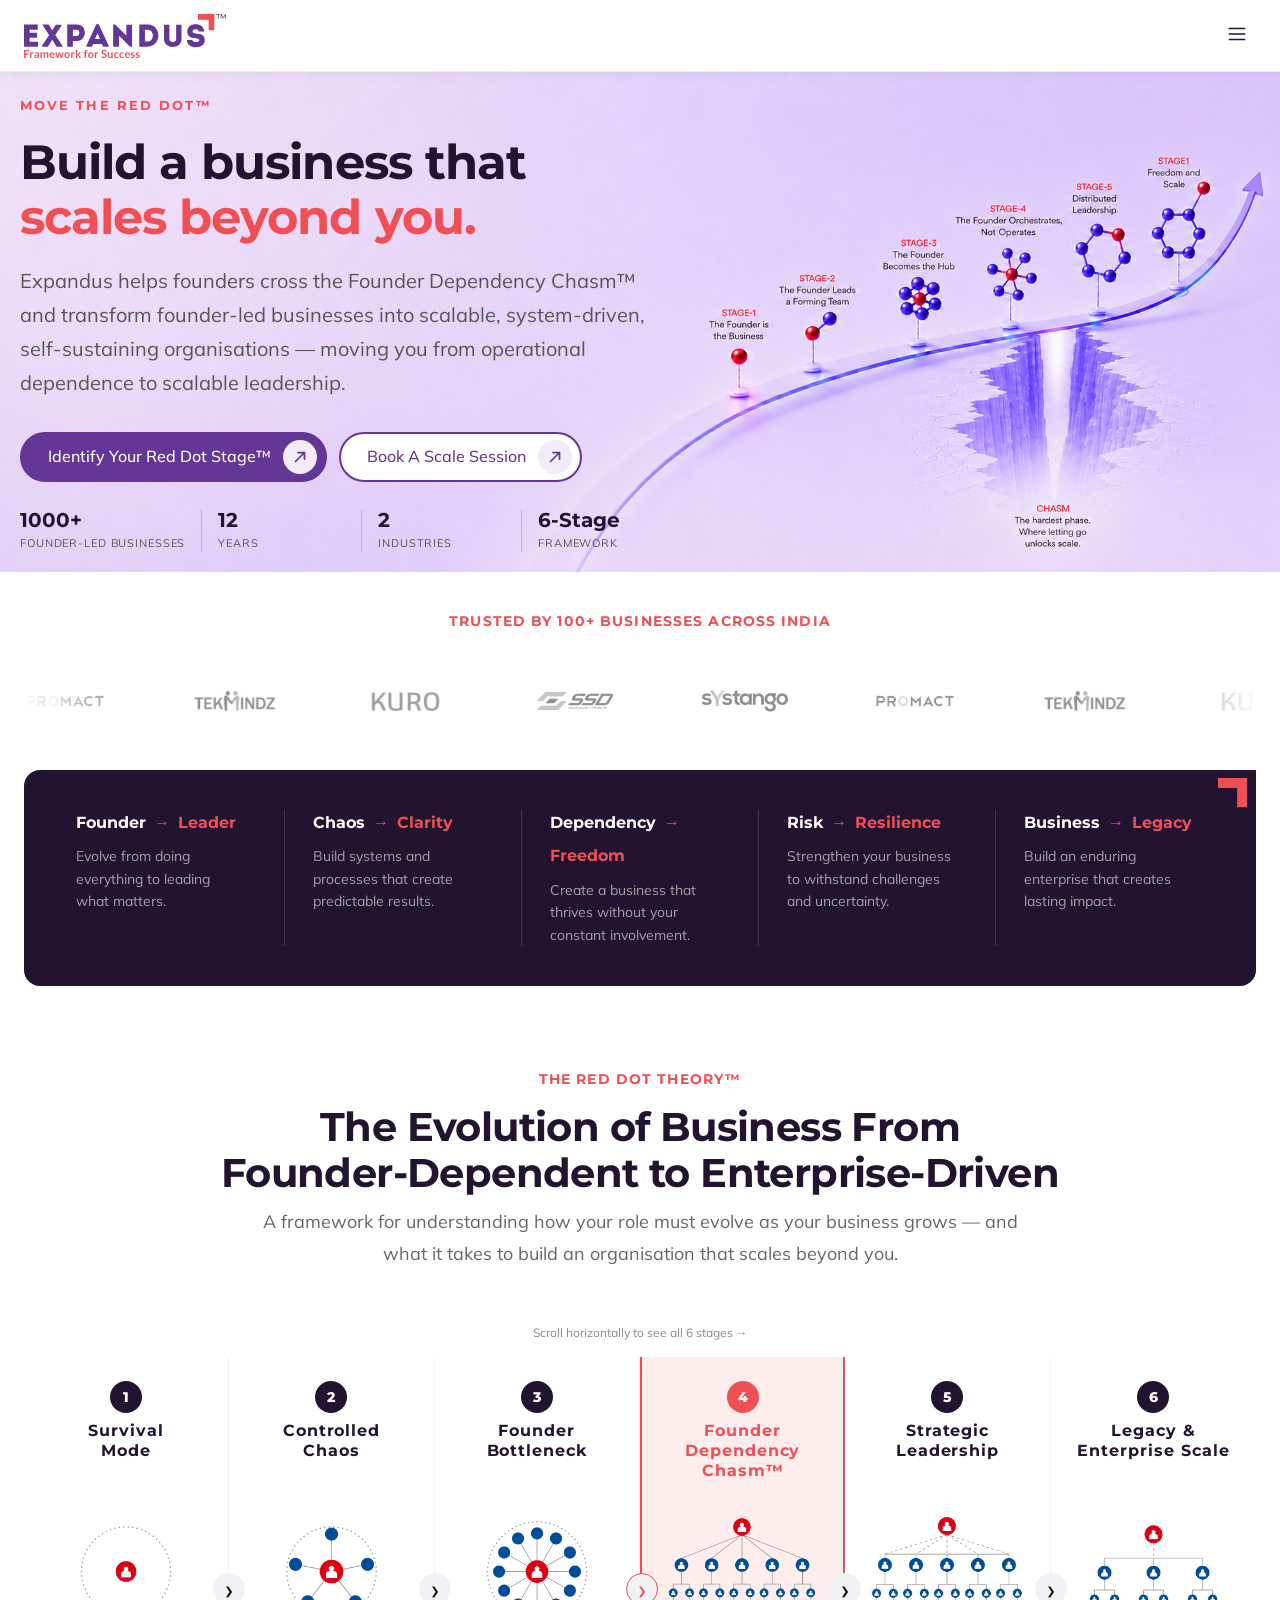
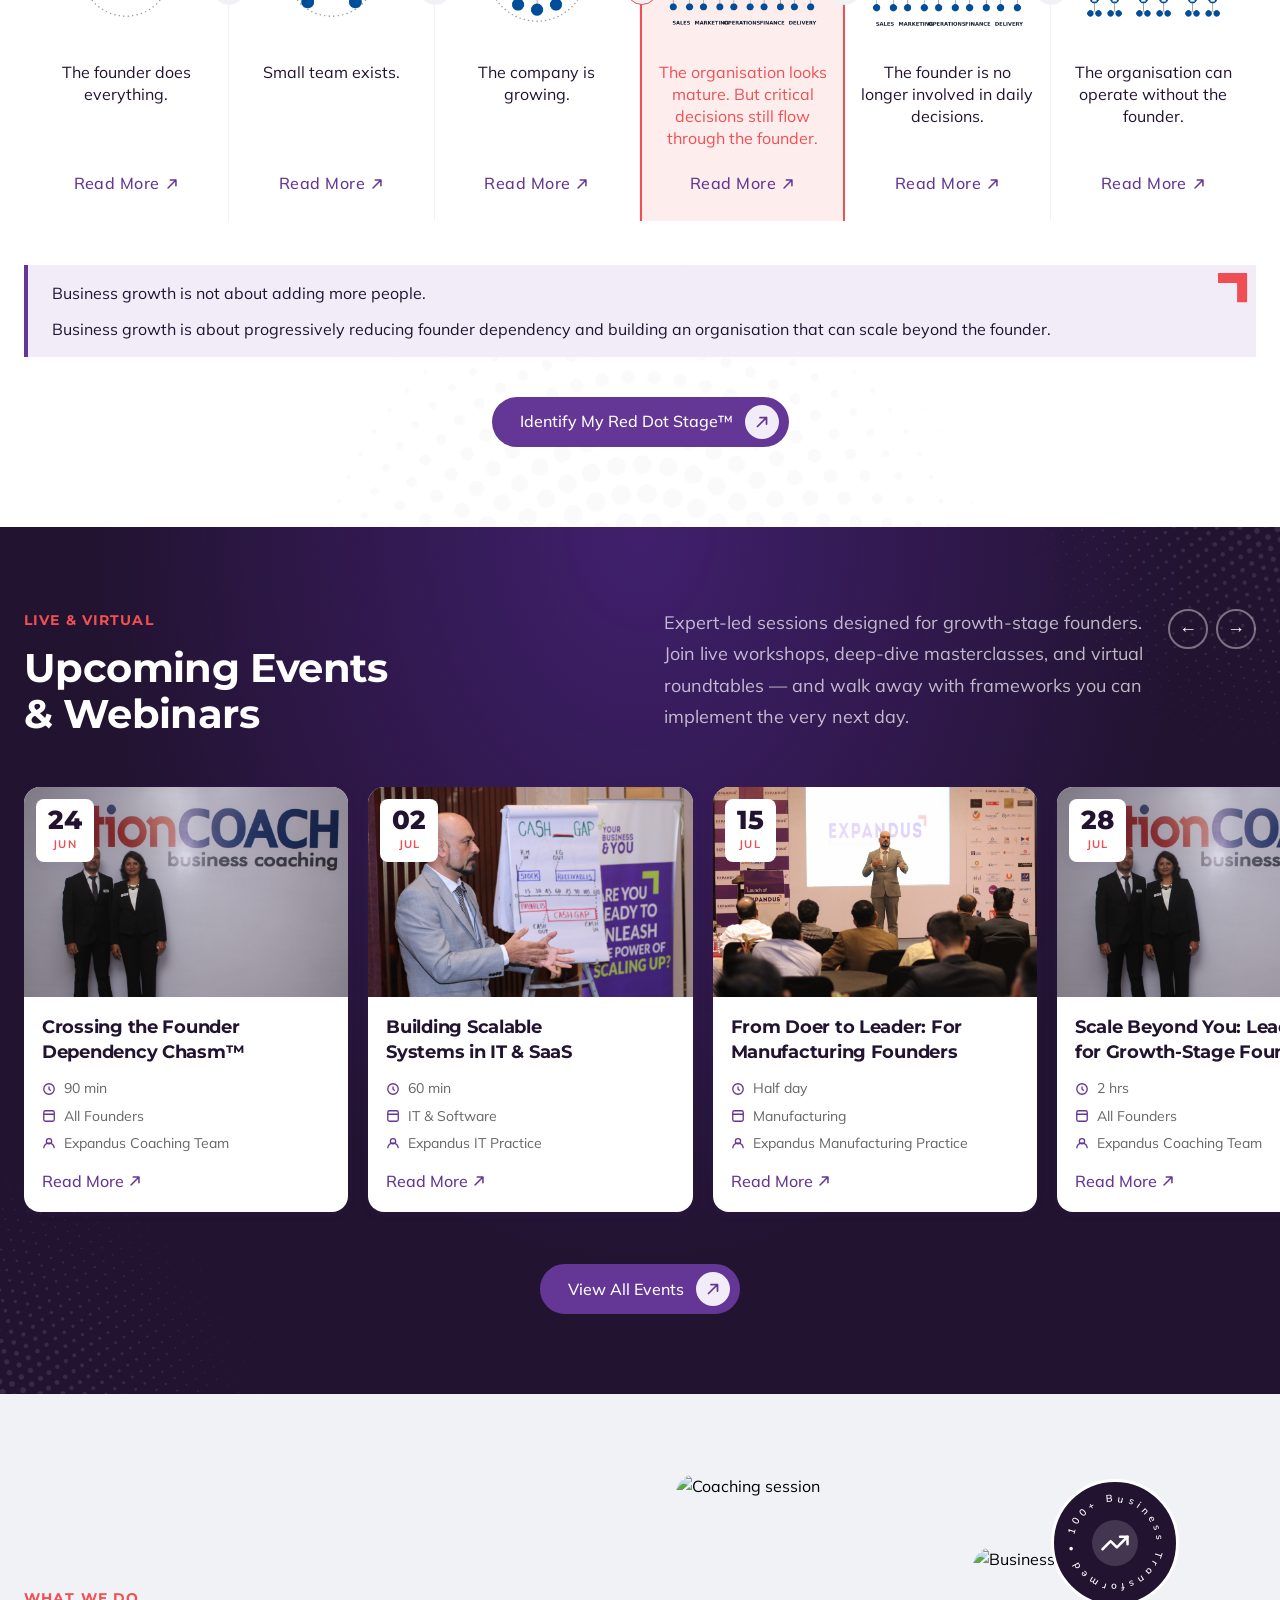
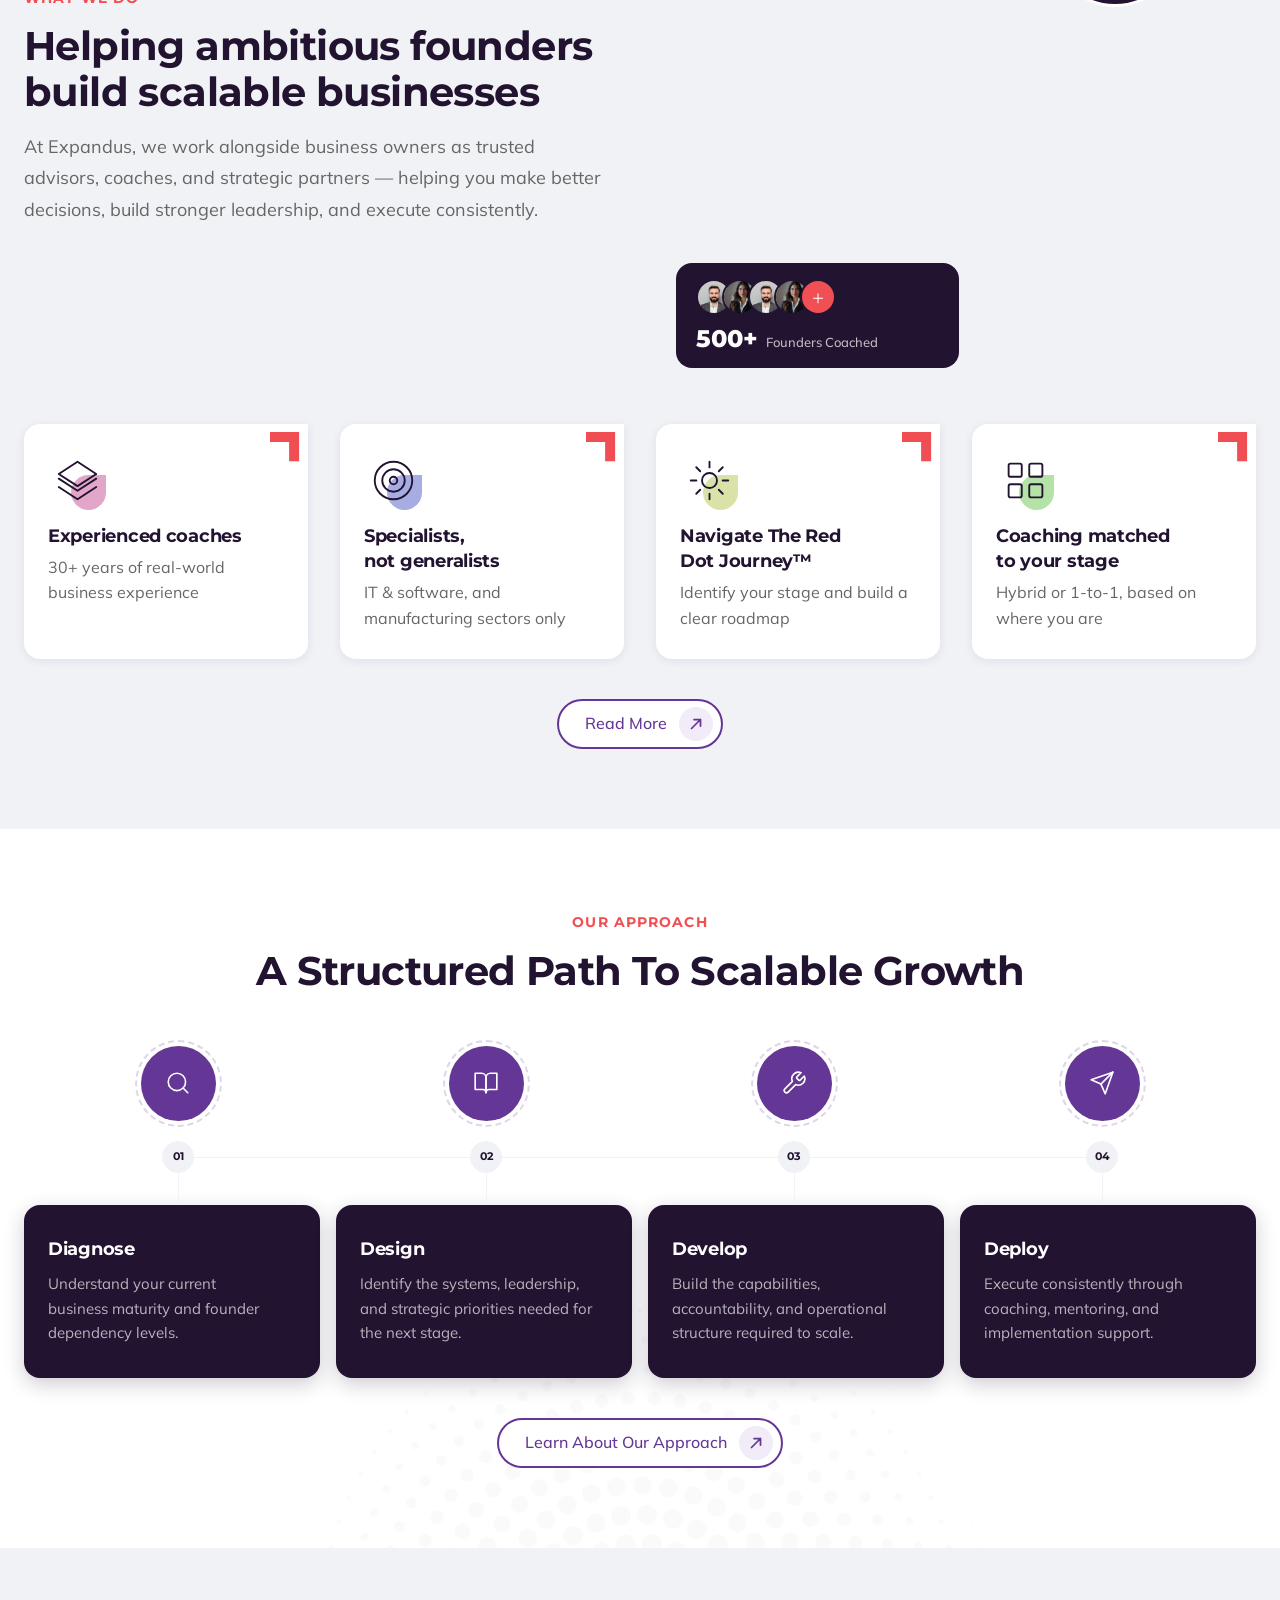
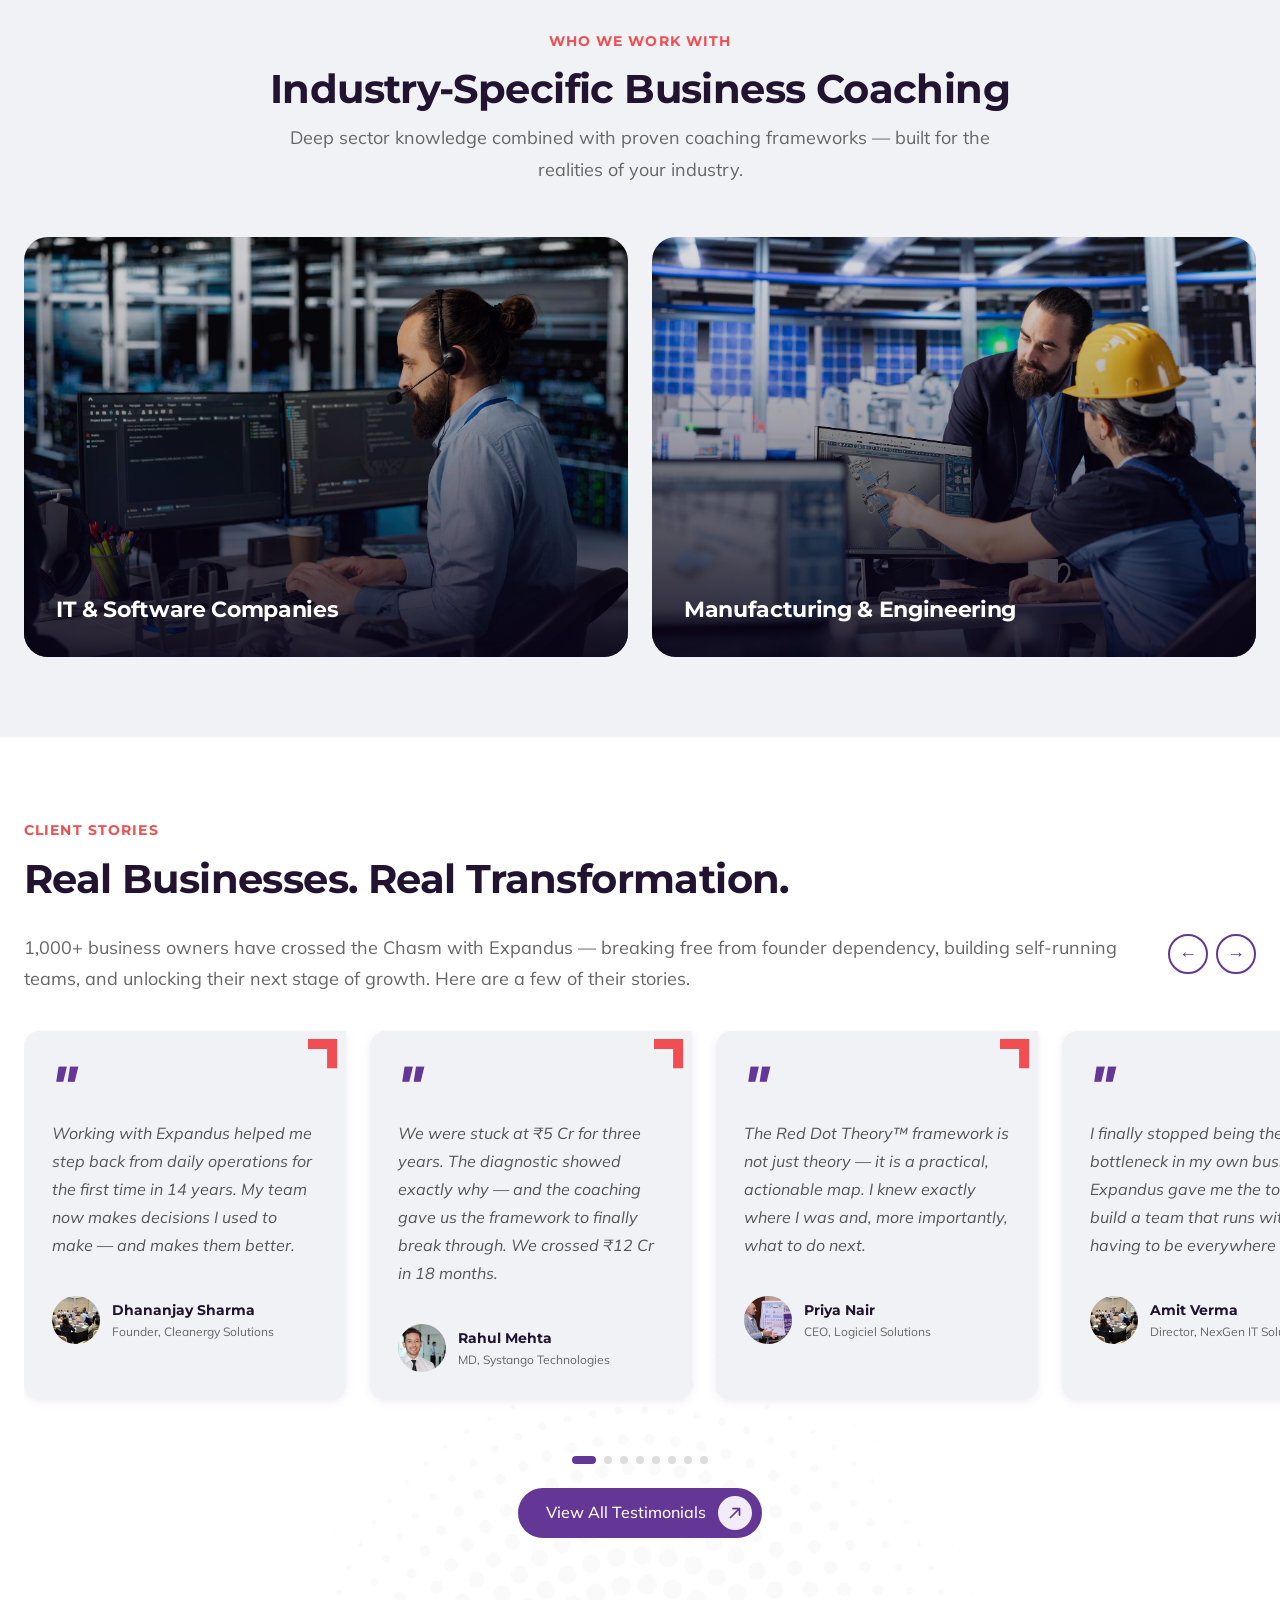
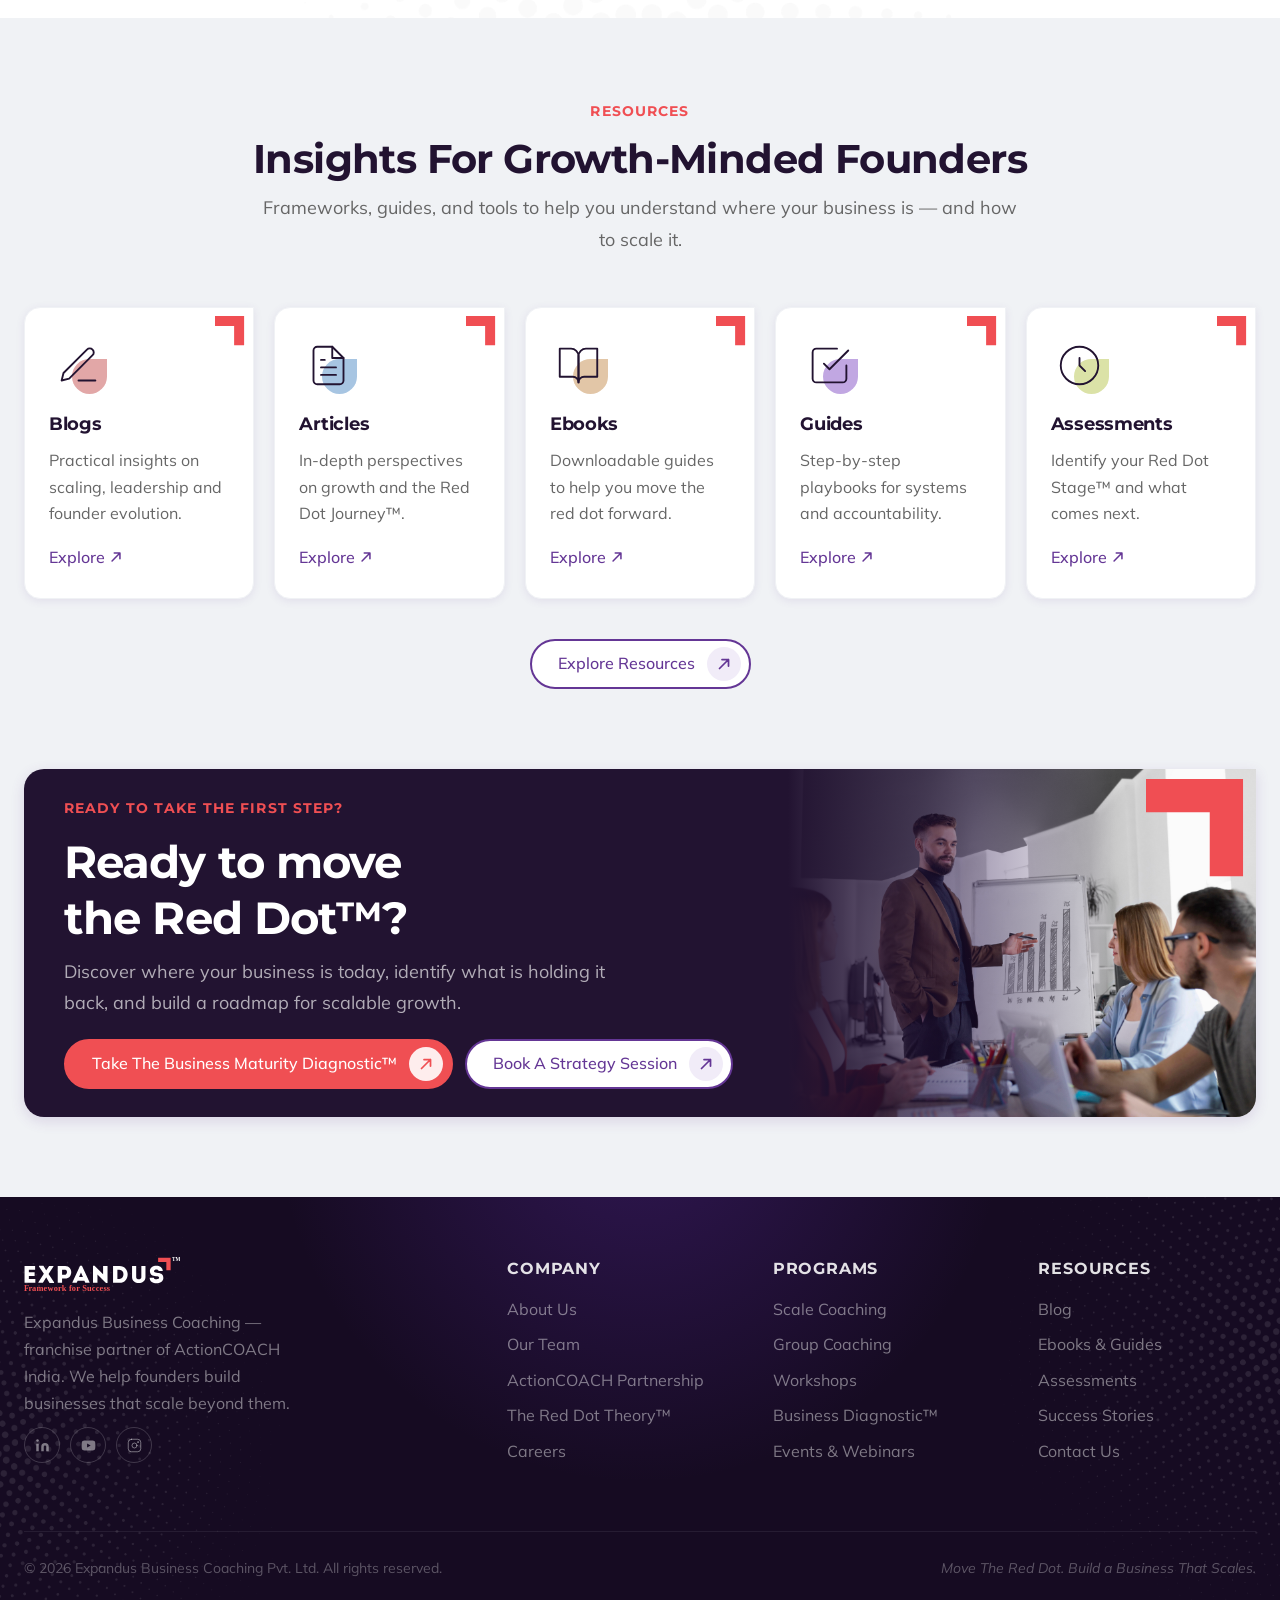
==== commit b7b90efc: "Responsive refinements and global sec__desc typography class - Add sec__desc class to all section su" ====
--- a/index1.html
+++ b/index1.html
@@ -104,7 +104,7 @@
   <a href="#success">Success Stories</a>
   <a href="#">Resources</a>
   <div class="m-ctas">
-    <a href="#" class="btn btn--coral">Book Scale Session</a>
+    <a href="#" class="btn btn--coral-cta">Get in Touch <span class="btn__icon"><svg width="16" height="16" viewBox="0 0 16 16" fill="none" xmlns="http://www.w3.org/2000/svg"><path d="M3.5 12.5L12.5 3.5M12.5 3.5H6M12.5 3.5V10" stroke="currentColor" stroke-width="1.75" stroke-linecap="round" stroke-linejoin="round"/></svg></span></a>
   </div>
 </div>
 
@@ -301,7 +301,7 @@
     <div class="sec__hd">
       <span class="eyebrow">The Red Dot Theory™</span>
       <h2>The Evolution of Business From<br>Founder-Dependent to Enterprise-Driven</h2>
-      <p>A framework for understanding how your role must evolve as your business grows — and what it takes to build an organisation that scales beyond you.</p>
+      <p class="sec__desc">A framework for understanding how your role must evolve as your business grows — and what it takes to build an organisation that scales beyond you.</p>
     </div>
 
     <p class="rdt__scroll-hint">Scroll horizontally to see all 6 stages →</p>
@@ -435,7 +435,7 @@
         <h2>Upcoming Events &amp; Webinars</h2>
       </div>
       <div class="hd-desc-row">
-        <p>Expert-led sessions designed for growth-stage founders. Join live workshops, deep-dive masterclasses, and virtual roundtables — and walk away with frameworks you can implement the very next day.</p>
+        <p class="sec__desc">Expert-led sessions designed for growth-stage founders. Join live workshops, deep-dive masterclasses, and virtual roundtables — and walk away with frameworks you can implement the very next day.</p>
         <div class="carousel-nav">
           <button class="carousel-btn events-prev" aria-label="Previous">&#8592;</button>
           <button class="carousel-btn events-next" aria-label="Next">&#8594;</button>
@@ -596,7 +596,7 @@
       <div class="wwd__content">
         <span class="eyebrow">What We Do</span>
         <h2>Helping ambitious founders build scalable businesses</h2>
-        <p>At Expandus, we work alongside business owners as trusted advisors, coaches, and strategic partners — helping you make better decisions, build stronger leadership, and execute consistently.</p>
+        <p class="sec__desc">At Expandus, we work alongside business owners as trusted advisors, coaches, and strategic partners — helping you make better decisions, build stronger leadership, and execute consistently.</p>
       </div>
 
     </div>
@@ -747,7 +747,7 @@
     <div class="sec__hd">
       <span class="eyebrow">Who We Work With</span>
       <h2>Industry-Specific Business Coaching</h2>
-      <p>Deep sector knowledge combined with proven coaching frameworks — built for the realities of your industry.</p>
+      <p class="sec__desc">Deep sector knowledge combined with proven coaching frameworks — built for the realities of your industry.</p>
     </div>
     <div class="ind__grid">
 
@@ -791,7 +791,7 @@
         <h2>Real Businesses. Real Transformation.</h2>
       </div>
       <div class="hd-desc-row">
-        <p>1,000+ business owners have crossed the Chasm with Expandus — breaking free from founder dependency, building self-running teams, and unlocking their next stage of growth. Here are a few of their stories.</p>
+        <p class="sec__desc">1,000+ business owners have crossed the Chasm with Expandus — breaking free from founder dependency, building self-running teams, and unlocking their next stage of growth. Here are a few of their stories.</p>
         <div class="carousel-nav">
           <button class="carousel-btn testi-prev" aria-label="Previous">&#8592;</button>
           <button class="carousel-btn testi-next" aria-label="Next">&#8594;</button>
@@ -939,7 +939,7 @@
     <div class="sec__hd">
       <span class="eyebrow">Resources</span>
       <h2>Insights For Growth-Minded Founders</h2>
-      <p>Frameworks, guides, and tools to help you understand where your business is — and how to scale it.</p>
+      <p class="sec__desc">Frameworks, guides, and tools to help you understand where your business is — and how to scale it.</p>
     </div>
     <div class="res__grid">
 
@@ -1013,7 +1013,7 @@
       <div class="fcta__left">
         <span class="eyebrow eyebrow--coral">Ready To Take The First Step?</span>
         <h2>Ready to move the Red Dot™?</h2>
-        <p>Discover where your business is today, identify what is holding it back, and build a roadmap for scalable growth.</p>
+        <p class="sec__desc">Discover where your business is today, identify what is holding it back, and build a roadmap for scalable growth.</p>
         <div class="fcta__actions">
           <a href="#" class="btn btn--coral-cta">Take The Business Maturity Diagnostic™ <span class="btn__icon"><svg width="16" height="16" viewBox="0 0 16 16" fill="none" xmlns="http://www.w3.org/2000/svg"><path d="M3.5 12.5L12.5 3.5M12.5 3.5H6M12.5 3.5V10" stroke="currentColor" stroke-width="1.75" stroke-linecap="round" stroke-linejoin="round"/></svg></span></a>
           <a href="#" class="btn btn--outline-cta">Book A Strategy Session <span class="btn__icon"><svg width="16" height="16" viewBox="0 0 16 16" fill="none" xmlns="http://www.w3.org/2000/svg"><path d="M3.5 12.5L12.5 3.5M12.5 3.5H6M12.5 3.5V10" stroke="currentColor" stroke-width="1.75" stroke-linecap="round" stroke-linejoin="round"/></svg></span></a>
--- a/style.css
+++ b/style.css
@@ -190,6 +190,8 @@
 .sec__hd { text-align:center; margin-bottom:52px }
 .sec__hd h2 { margin-bottom:10px }
 .sec__hd p  { max-width:760px; margin:0 auto; font-size:18px; color:var(--gray-600) }
+.sec__desc  { font-size:18px; line-height:1.75; color:var(--gray-600) }
+.sec--dark .sec__desc, .fcta__left .sec__desc { color:rgba(255,255,255,.65) }
 .sec--dark .sec__hd h2 { color:#fff }
 .sec--dark .sec__hd p  { color:rgba(255,255,255,.6) }
 
@@ -474,7 +476,9 @@
 .nav__mobile a:hover,
 .nav__mobile button:hover { color:var(--purple) }
 .nav__mobile .m-ctas { display:flex; flex-direction:column; gap:12px; margin-top:24px }
-.nav__mobile .m-ctas .btn { justify-content:center }
+.nav__mobile .m-ctas .btn { justify-content:center; display:inline-flex; width:auto; border-bottom:none; padding:0 20px; padding-right:8px }
+.nav__mobile .m-ctas .btn--coral-cta { background:var(--coral); color:#fff; border:1px solid var(--coral) }
+.nav__mobile .m-ctas .btn--coral-cta:hover { background:var(--coral-tint); color:var(--coral); border-color:var(--coral) }
 
 /* ══════════════════════════════════════
    9. HERO
@@ -763,7 +767,7 @@
 .events .sec__hd       { text-align:left; margin-bottom:0 }
 .events__hdr           { display:grid; grid-template-columns:1fr 1fr; gap:48px; align-items:flex-start; margin-bottom:36px }
 .hd-desc-row           { display:flex; align-items:flex-start; gap:20px }
-.hd-desc-row p         { flex:1; font-size:18px; line-height:1.6; margin:0 }
+.hd-desc-row p         { flex:1; margin:0 }
 .events .hd-desc-row p { color:rgba(255,255,255,.7) }
 
 .carousel-nav  { display:flex; gap:8px; flex-shrink:0; padding-top:2px }
@@ -838,7 +842,7 @@
 }
 .wwd__content { order:-1 }
 @keyframes wwd-spin { from{transform:rotate(0deg)} to{transform:rotate(360deg)} }
-.wwd__content>p { font-size:18px; color:#666; line-height:1.75; margin-bottom:32px }
+.wwd__content>p { color:#666; margin-bottom:32px }
 .wwd__content h2 { margin-bottom:16px }
 
 .wwd__steps      { display:grid; grid-template-columns:repeat(4,1fr); gap:32px }
@@ -855,7 +859,7 @@
   --icon-bg-color: #B8DFA3;
   position:relative; width:58px; height:58px;
   display:inline-flex; align-items:center; justify-content:center;
-  flex-shrink:0; color:var(--icon-color);
+  flex-shrink:0; color:var(--icon-color); overflow:hidden;
 }
 .wwd__feat-icon::before {
   content:''; position:absolute; width:35px; height:35px;
@@ -1000,7 +1004,7 @@
 .fcta__left    { flex:0 0 62%; background:var(--plum); padding:28px 40px; display:flex; flex-direction:column; justify-content:center; position:relative; overflow:hidden; isolation:isolate }
 .fcta__left .eyebrow { color:var(--coral) }
 .fcta__left h2 { color:#fff; font-size:clamp(32px,3.5vw,var(--text-h2)); margin-bottom:10px; letter-spacing:-.02em; line-height:var(--lh-h2) }
-.fcta__left p  { color:rgba(255,255,255,.65); font-size:18px; max-width:560px; margin-bottom:20px; line-height:1.75 }
+.fcta__left p  { color:rgba(255,255,255,.65); max-width:560px; margin-bottom:20px }
 .fcta__actions { display:flex; flex-direction:row; align-items:center; gap:12px; flex-wrap:wrap }
 .fcta__right   { flex:1; position:relative; overflow:hidden }
 .fcta__right::before { content:''; position:absolute; inset:0; background:linear-gradient(to right,var(--plum) 0%,rgba(44,22,80,.4) 40%,transparent 70%); z-index:1 }
@@ -1027,7 +1031,7 @@
 .footer__grid      { display:grid; grid-template-columns:2fr 1fr 1fr 1fr; gap:48px; margin-bottom:48px }
 .footer__brand img { height:36px; margin-bottom:16px }
 .footer__brand p   { font-size:16px; color:rgba(255,255,255,.45); line-height:1.7; max-width:270px }
-.footer__social    { display:flex; gap:10px; margin-top:18px }
+.footer__social    { display:flex; gap:10px; margin:10px 0 20px }
 .footer__social a  { width:36px; height:36px; border-radius:50%; border:1px solid rgba(255,255,255,.18); display:flex; align-items:center; justify-content:center; color:rgba(255,255,255,.45); transition:all var(--t) }
 .footer__social a:hover { border-color:rgba(255,255,255,.55); color:#fff }
 .footer__social svg { width:15px; height:15px }
@@ -1138,6 +1142,9 @@
 @media(max-width:991px){
   .hero{background-image:none;background-color:#e8e0f5;height:auto}
   .hero__content{max-width:100%;text-align:center}
+  .hero__actions{justify-content:center}
+  .hero__trust{justify-content:center}
+  .hero__eyebrow{text-align:center}
 }
 
 @media(max-width:768px){
@@ -1158,6 +1165,8 @@
   .fcta__left p{max-width:100%}
   .fcta__actions{justify-content:center}
   .sec{padding:40px 0}
+  .rdt__insight{text-align:left}
+  .rdt__insight__call{text-align:left}
   .wwd__layout{grid-template-columns:1fr;margin-bottom:0}
   .wwd__left{display:none}
   .wwd__content{text-align:center}
@@ -1179,12 +1188,15 @@
   .ind__grid{grid-template-columns:1fr}
   .icard__hover{max-height:none!important;opacity:1!important}
   .icard__title{margin-bottom:10px}
+  .icard__overlay{background:linear-gradient(to top,rgba(10,5,25,0.95) 0%,rgba(10,5,25,0.75) 50%,rgba(10,5,25,0.35) 100%)}
   .footer__grid{grid-template-columns:1fr}
   .footer__col h6{display:flex;justify-content:space-between;align-items:center;cursor:pointer;margin-bottom:0;padding:14px 0;border-bottom:1px solid rgba(255,255,255,0.1)}
+  .footer__col:last-child h6{border-bottom:none}
   .footer__col h6::after{content:'+';font-size:20px;font-weight:400;transition:transform 0.25s}
   .footer__col.open h6::after{content:'-'}
   .footer__links{max-height:0;overflow:hidden;transition:max-height 0.35s ease,padding 0.25s}
   .footer__col.open .footer__links{max-height:400px;padding-top:12px}
+  .footer__grid{gap:0}
   .hero__grid{padding:28px 16px}
   .hero__actions .btn{font-size:13px;padding:0 16px}
   .hero__trust{grid-template-columns:1fr 1fr!important;gap:12px!important}
@@ -1204,7 +1216,7 @@
   .logos{padding:0 12px}
   .tstrip__item{padding:14px 0}
   .ecard{flex:0 0 calc((100% - 8px) / 1.5)}
-  .tcard{flex:0 0 calc((100% - 48px) / 1.5)}
-  .footer__grid{gap:24px}
+  .tcard{flex:0 0 calc((100% - 48px) / 1.15)}
+
   .wrap{padding:0 16px}
 }
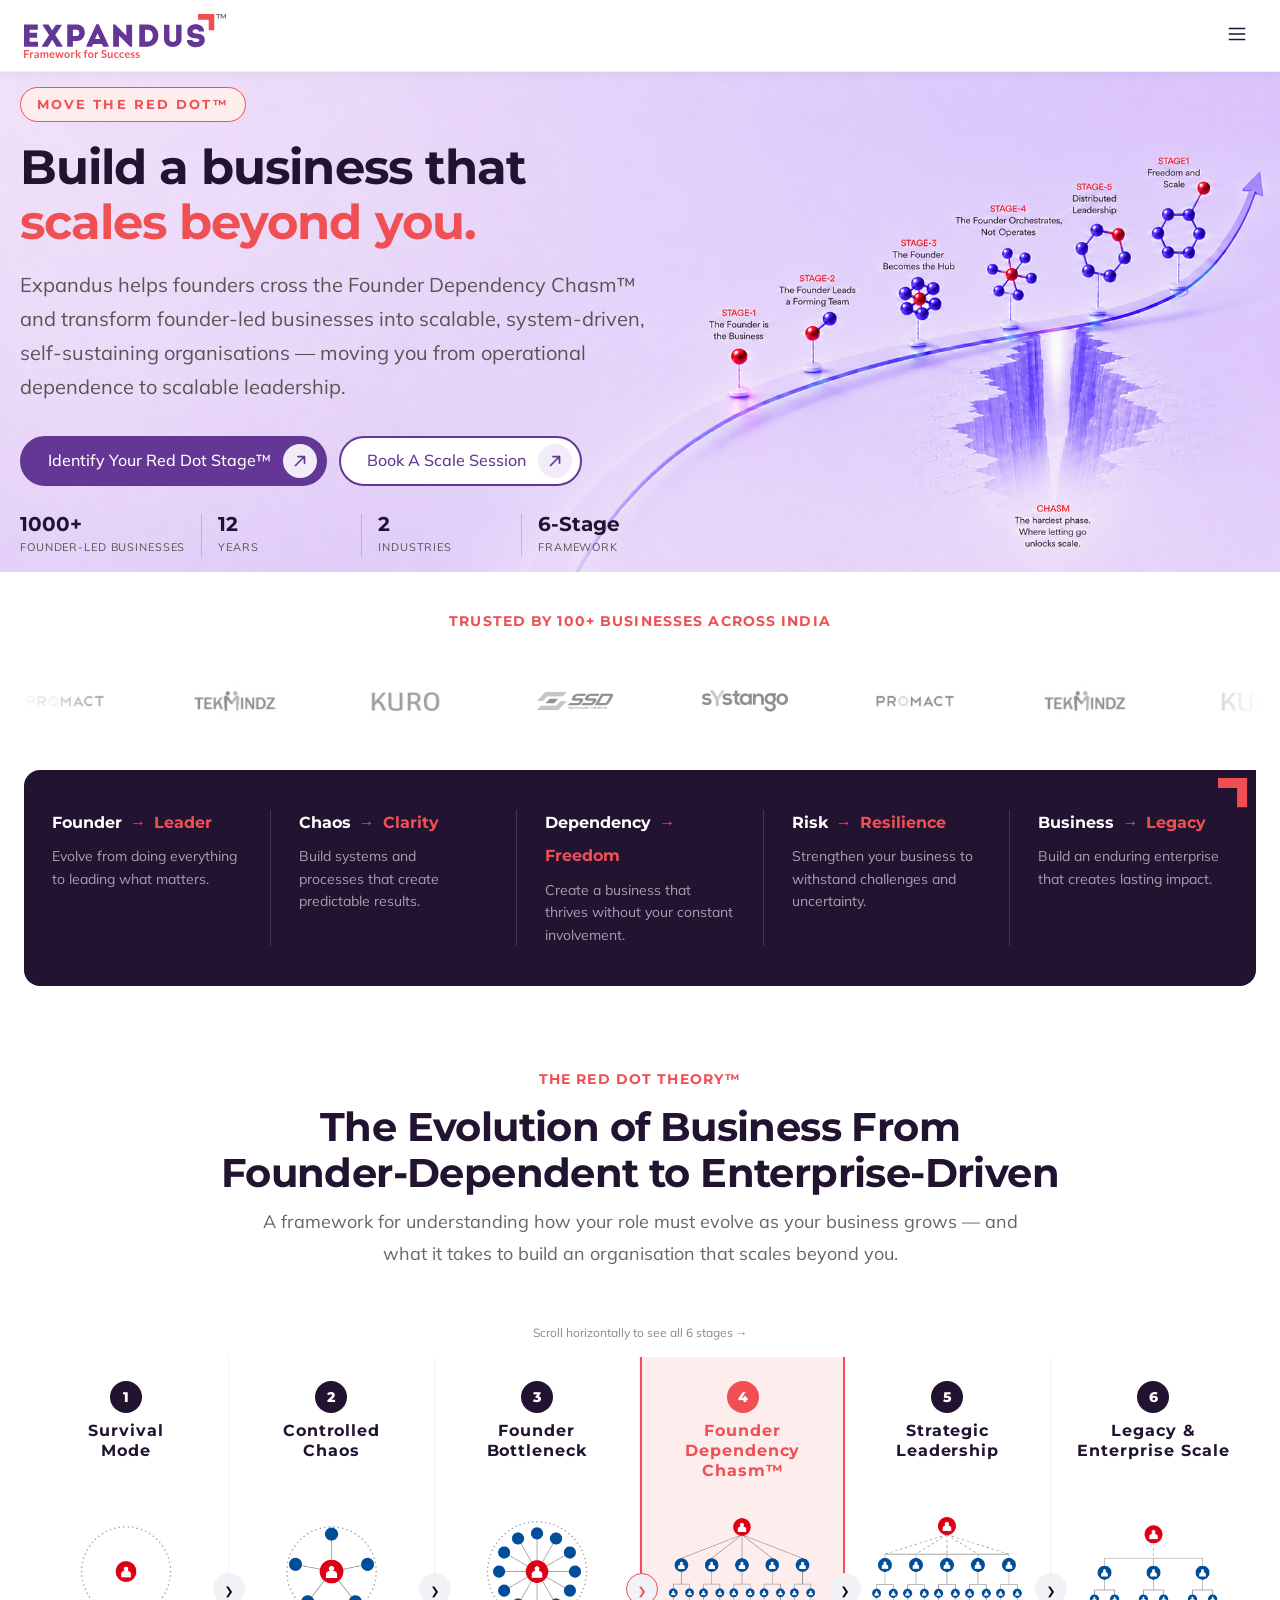
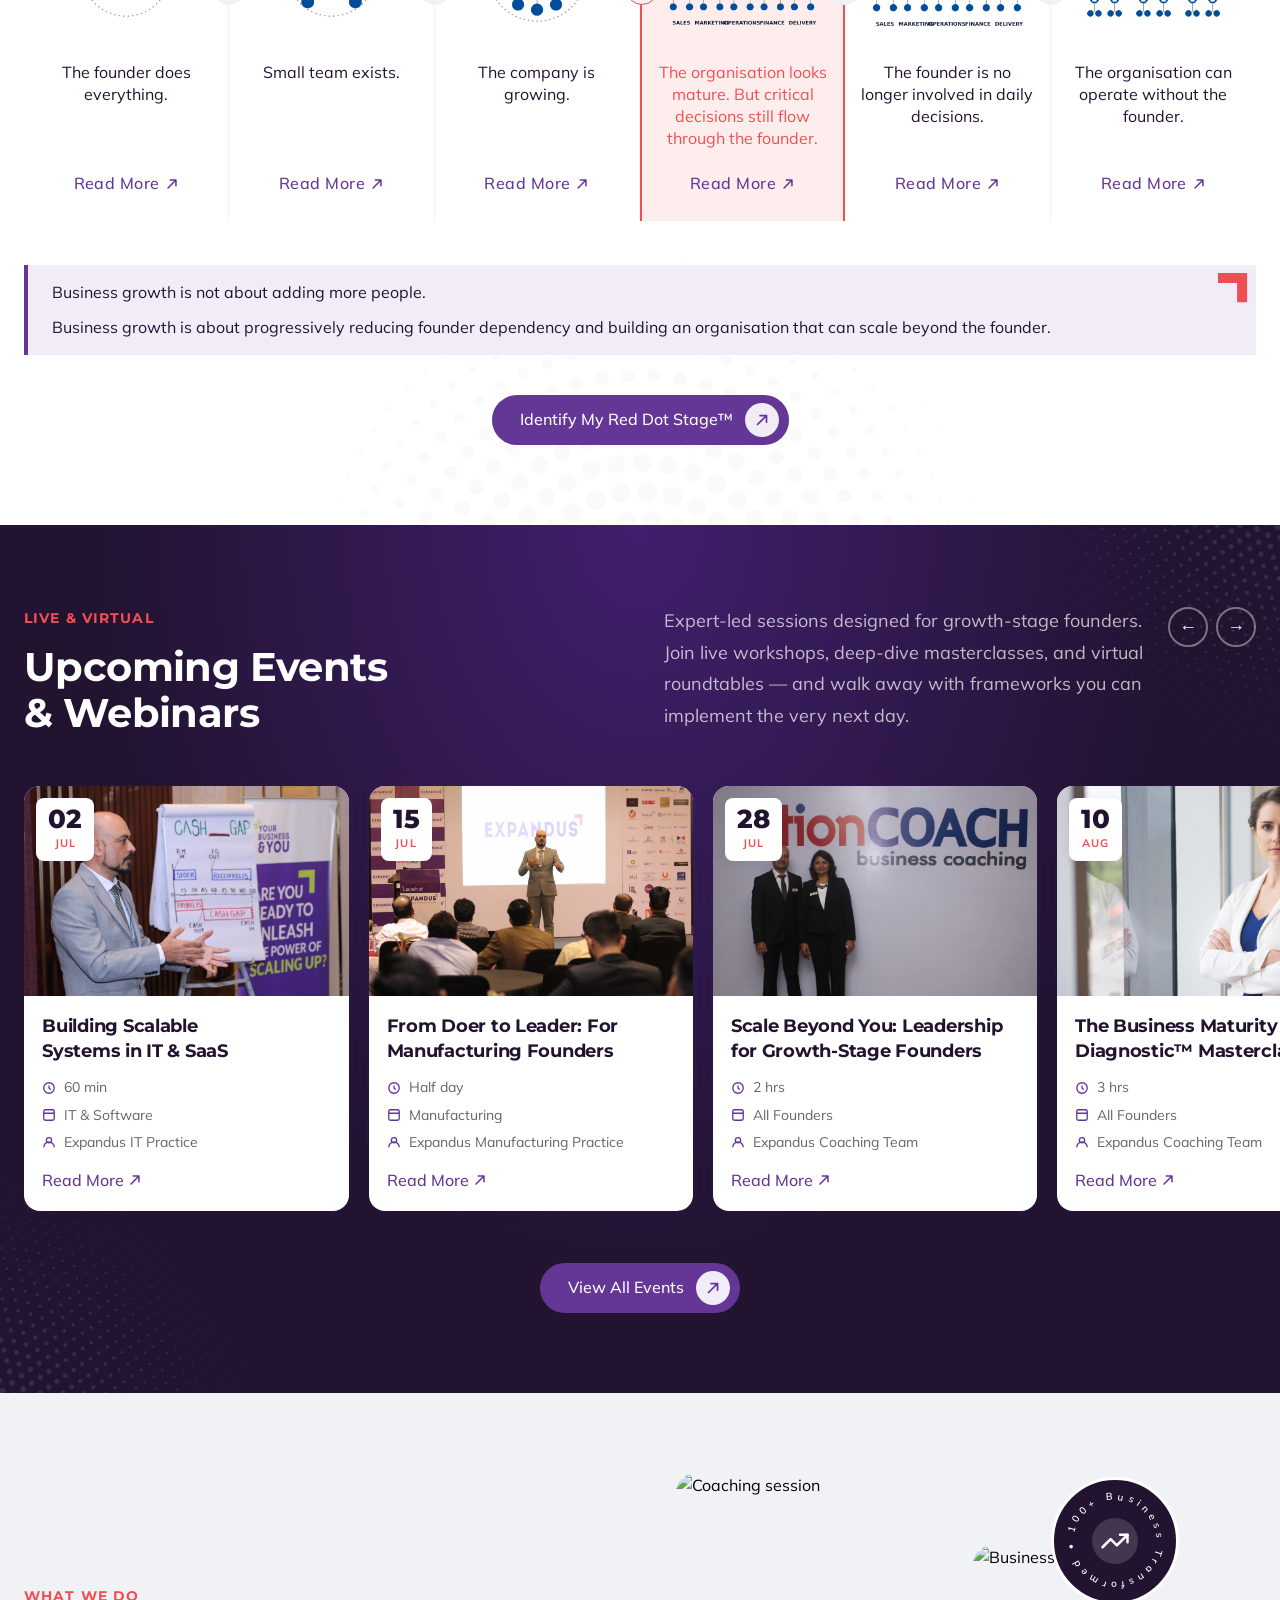
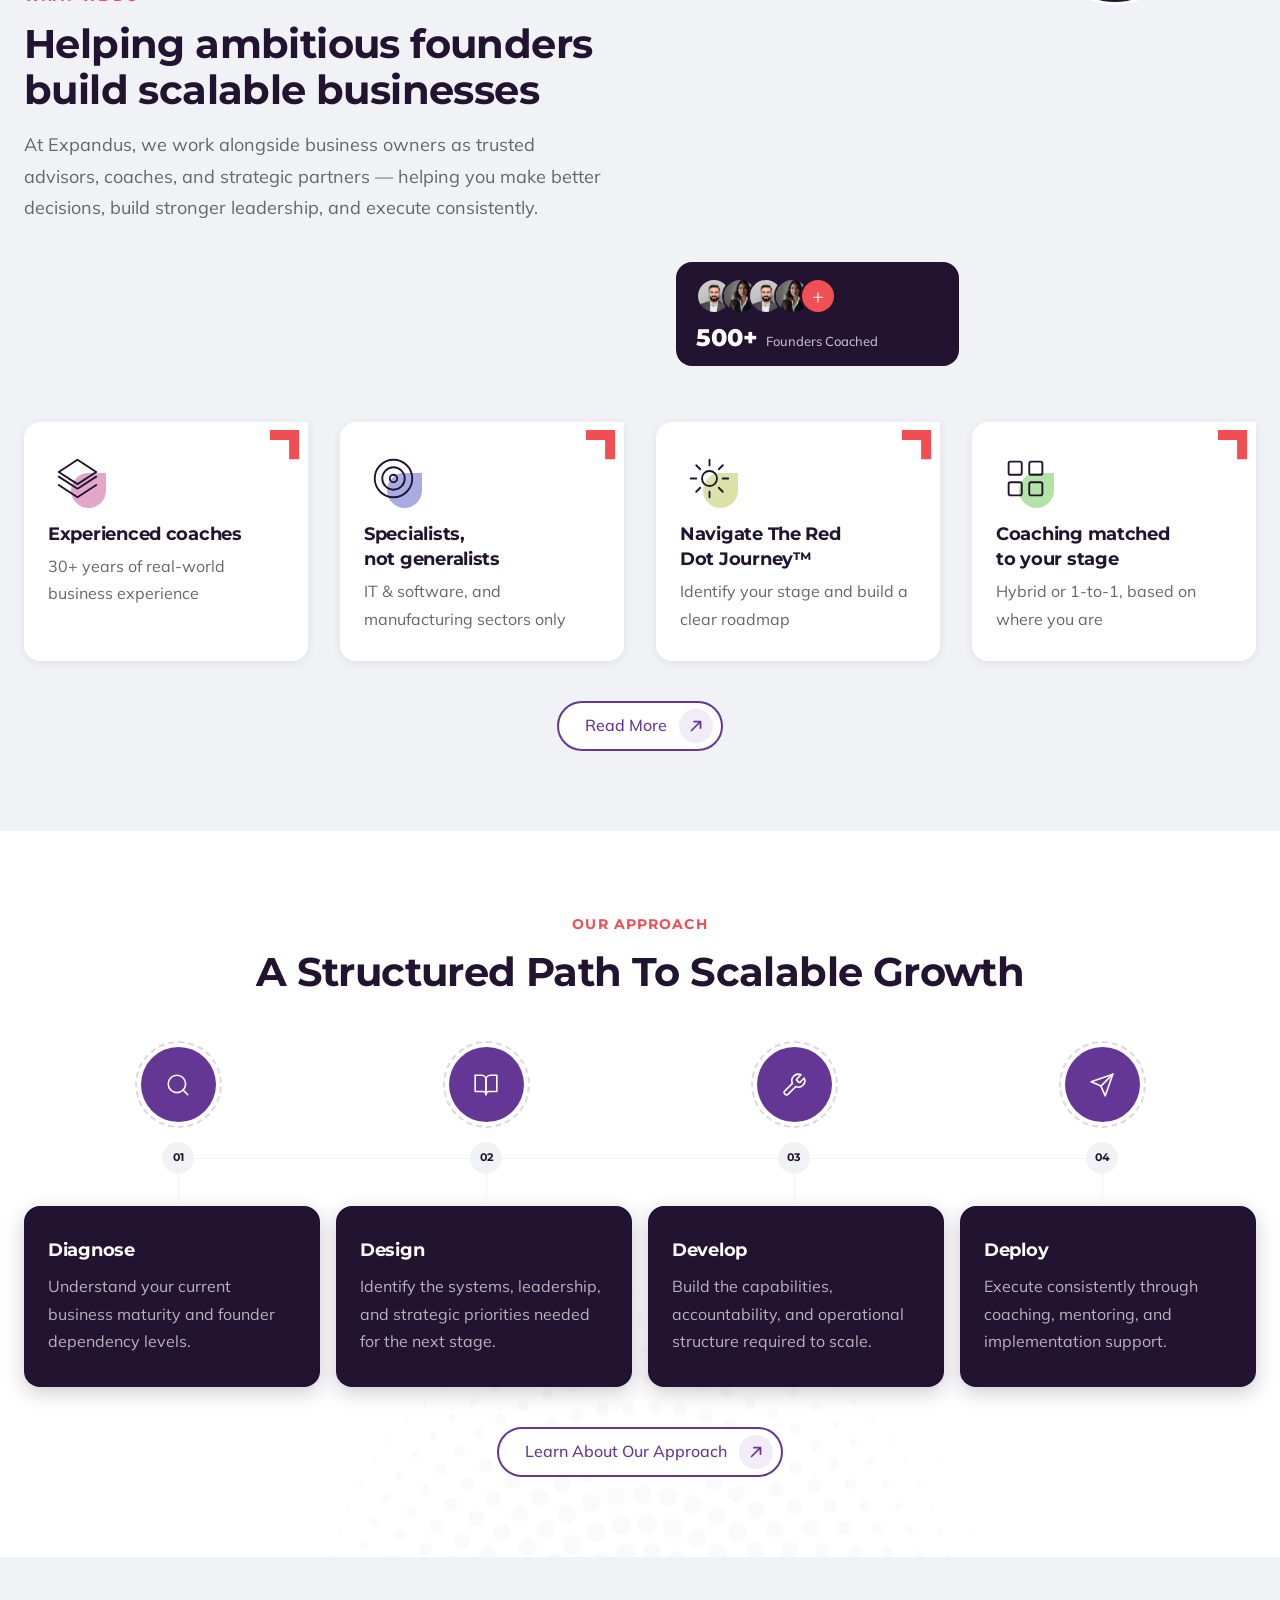
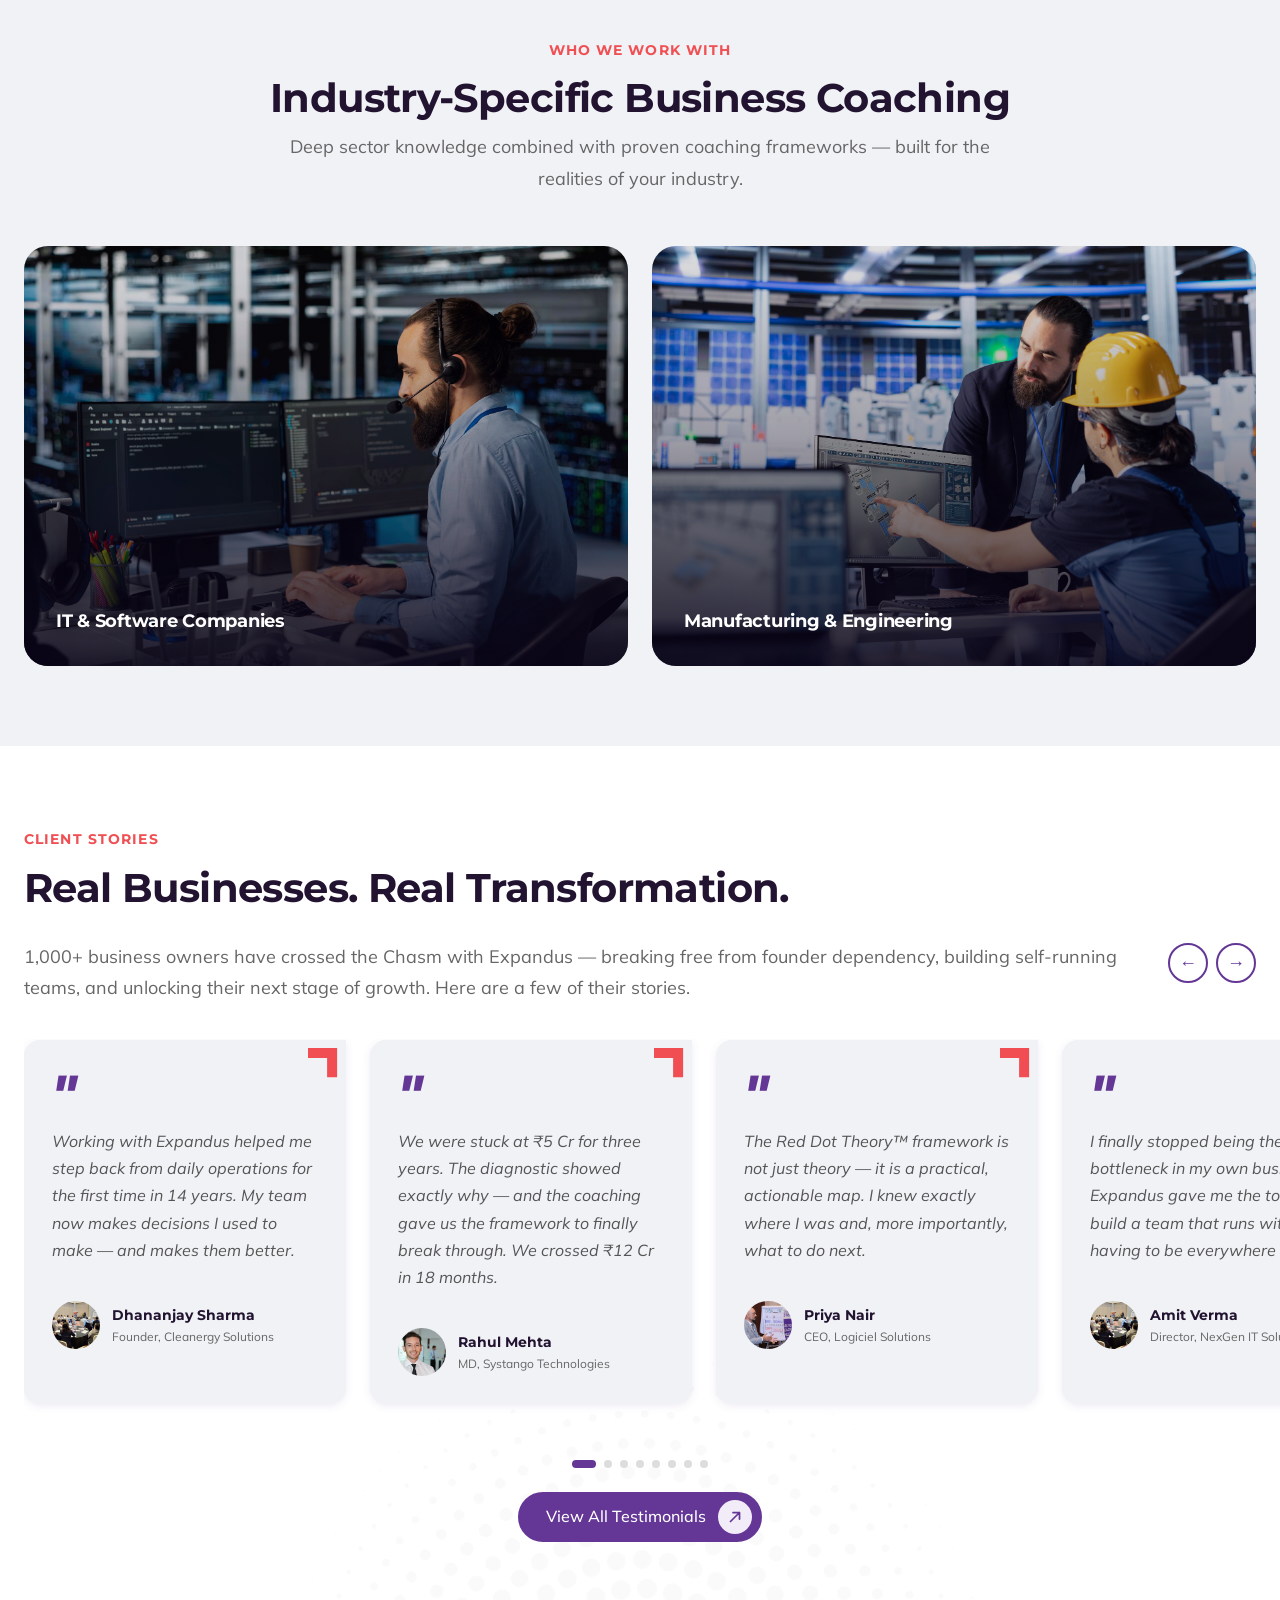
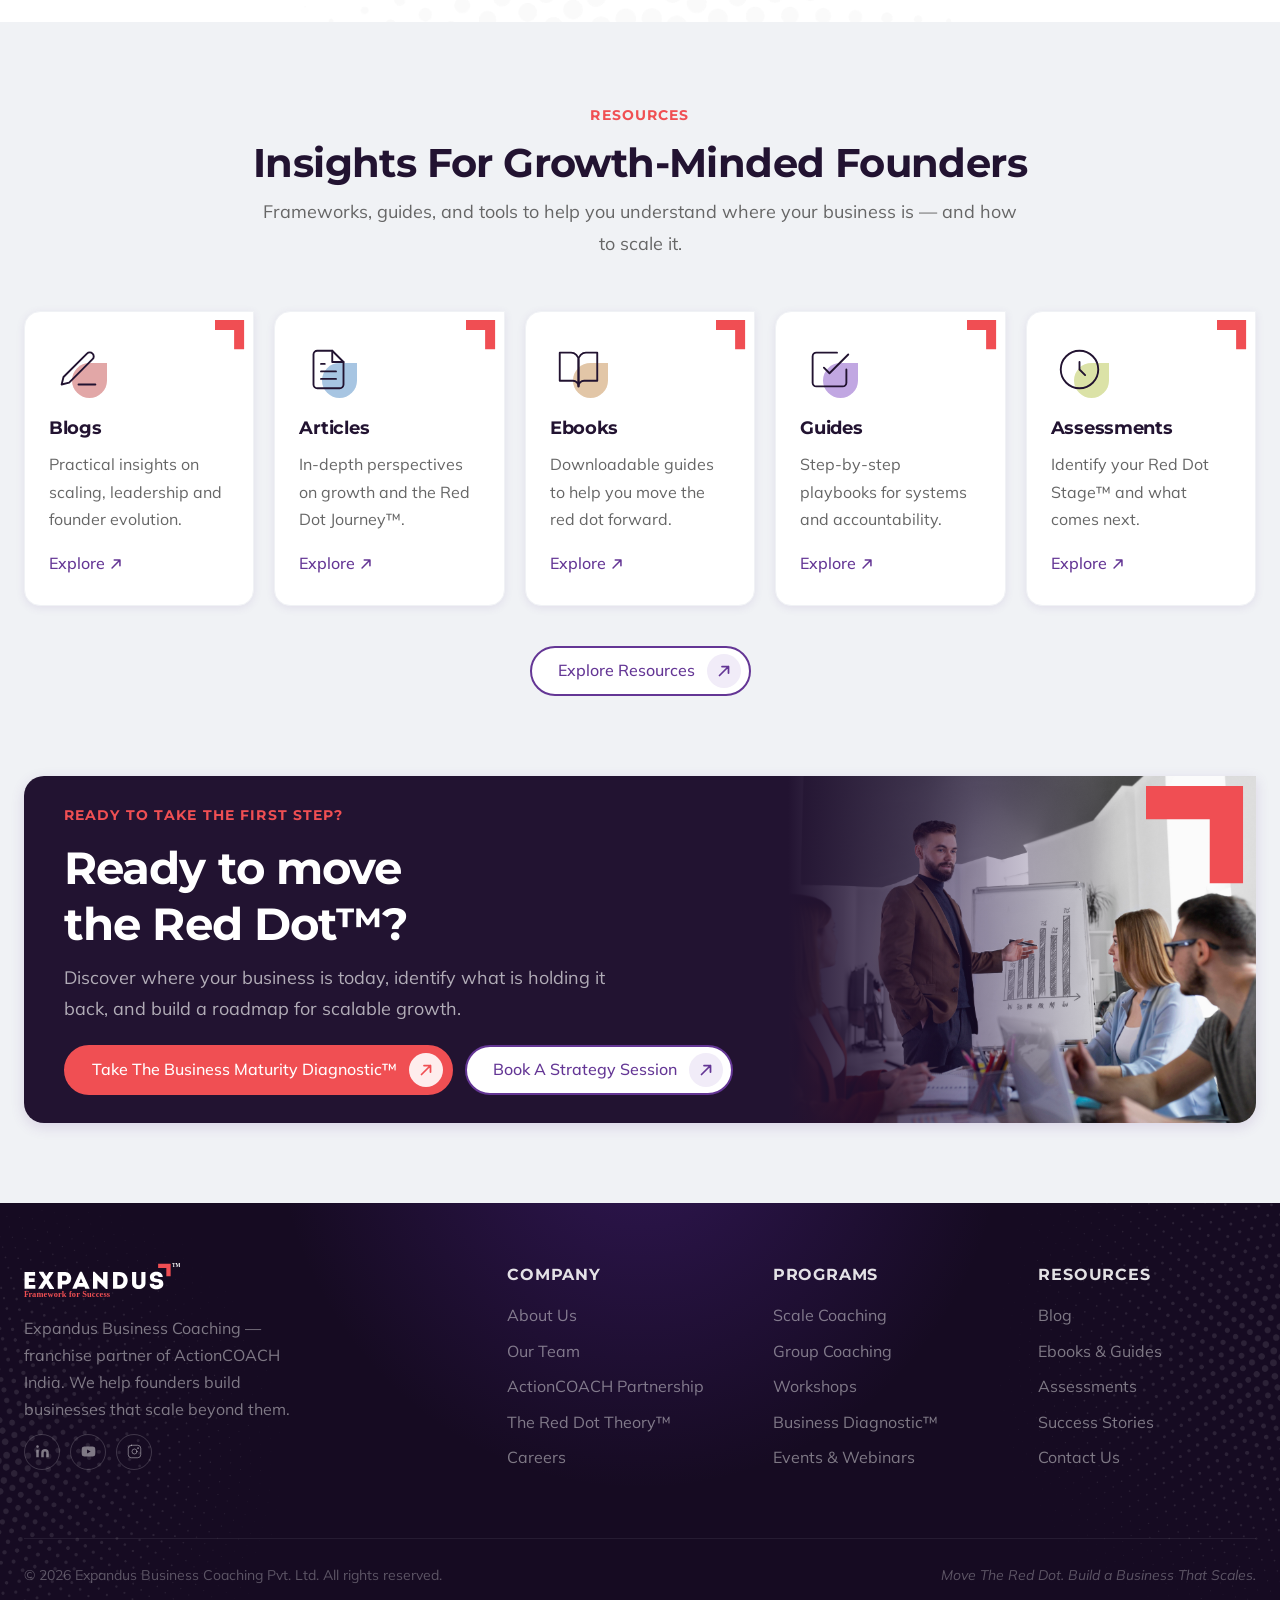
==== commit b01744d3: "Fix h5 consistency and add 14px font-size overrides at ≤480px for buttons and link elements Co-Autho" ====
--- a/index1.html
+++ b/index1.html
@@ -612,7 +612,7 @@
             </svg>
           </div>
         </div>
-        <h6 class="wwd__step-title">Experienced coaches</h6>
+        <h5 class="wwd__step-title">Experienced coaches</h5>
         <p class="wwd__step-desc">30+ years of real-world business experience</p>
       </div>
 
@@ -624,7 +624,7 @@
             </svg>
           </div>
         </div>
-        <h6 class="wwd__step-title">Specialists, not generalists</h6>
+        <h5 class="wwd__step-title">Specialists, not generalists</h5>
         <p class="wwd__step-desc">IT &amp; software, and manufacturing sectors only</p>
       </div>
 
@@ -636,7 +636,7 @@
             </svg>
           </div>
         </div>
-        <h6 class="wwd__step-title">Navigate The Red Dot Journey™</h6>
+        <h5 class="wwd__step-title">Navigate The Red Dot Journey™</h5>
         <p class="wwd__step-desc">Identify your stage and build a clear roadmap</p>
       </div>
 
@@ -648,7 +648,7 @@
             </svg>
           </div>
         </div>
-        <h6 class="wwd__step-title">Coaching matched to your stage</h6>
+        <h5 class="wwd__step-title">Coaching matched to your stage</h5>
         <p class="wwd__step-desc">Hybrid or 1-to-1, based on where you are</p>
       </div>
 
--- a/style.css
+++ b/style.css
@@ -513,6 +513,11 @@
   font-size: 13px; font-weight:700;
   letter-spacing: 0.16em; text-transform:uppercase;
   color: var(--coral);
+  display:inline-flex; align-items:center;
+  padding:6px 16px;
+  border:1.5px solid var(--coral);
+  border-radius:var(--radius-pill);
+  background:var(--coral-tint);
 }
 .hero__h1 { margin-bottom:18px; letter-spacing:-.02em }
 .hero__h1 span { color:var(--coral) }
@@ -632,7 +637,7 @@
   background:url('img/shape.svg') top right / 100% 100% no-repeat;
   pointer-events:none;
 }
-.tstrip__inner { display:flex; align-items:stretch; max-width:100%; margin:0; padding:40px var(--container-pad); background:var(--plum); border-radius:var(--radius-lg) 0 var(--radius-lg) var(--radius-lg); position:relative }
+.tstrip__inner { display:flex; align-items:stretch; max-width:100%; margin:0; padding:40px 0; background:var(--plum); border-radius:var(--radius-lg) 0 var(--radius-lg) var(--radius-lg); position:relative }
 .tstrip__item  { flex:1; padding:0 28px }
 .tstrip__div   { width:1px; background:rgba(255,255,255,.15); flex-shrink:0 }
 .tstrip__heading { display:flex; align-items:center; gap:8px; margin-bottom:10px; flex-wrap:wrap }
@@ -750,7 +755,7 @@
   width:30px; height:30px;
   background:url('img/shape.svg') top right / 100% 100% no-repeat; pointer-events:none;
 }
-.rdt__insight p             { font-family:var(--font-body); font-size:16px; color:var(--plum); line-height:1.75; margin:0 0 8px }
+.rdt__insight p             { font-family:var(--font-body); font-size:16px; color:var(--plum); line-height:1.7; margin:0 0 8px }
 .rdt__insight p:first-child { font-weight:400 }
 .rdt__insight p:last-child  { margin-bottom:0; font-weight:400 }
 
@@ -801,7 +806,7 @@
 .ecard__day     { font-family:var(--font-h); font-size:26px; font-weight:800; line-height:1; color:var(--plum) }
 .ecard__mon     { font-size:11px; font-weight:700; letter-spacing:.1em; text-transform:uppercase; color:var(--coral); margin-top:3px }
 .ecard__body    { padding:18px }
-.ecard__title   { font-family:var(--font-h); font-size:18px; font-weight:700; color:var(--plum); margin-bottom:12px; line-height:1.4 }
+.ecard__title   { font-family:var(--font-h); font-weight:700; color:var(--plum); margin-bottom:12px; line-height:1.4 }
 .ecard__meta    { display:flex; flex-direction:column; gap:5px; margin-bottom:14px }
 .ecard__meta-row{ display:flex; align-items:center; gap:8px; font-size:14px; color:var(--gray-600) }
 .ecard__meta-row svg { width:14px; height:14px; color:var(--purple); flex-shrink:0 }
@@ -850,8 +855,8 @@
 .wwd__step:hover { box-shadow:var(--sh-hover); transform:translateY(-2px) }
 .wwd__step::after { content:''; position:absolute; top:8px; right:8px; width:30px; height:30px; background:url('img/shape.svg') top right / 100% 100% no-repeat; pointer-events:none }
 .wwd__step-head  { display:flex; align-items:center; gap:12px; margin-bottom:14px }
-.wwd__step-title { font-family:var(--font-display); font-size:18px; font-weight:700; color:var(--plum); margin:0 0 6px; line-height:1.4 }
-.wwd__step-desc  { font-size:16px; color:var(--gray-600); line-height:1.6; margin:0 }
+.wwd__step-title { font-family:var(--font-display); font-weight:700; color:var(--plum); margin:0 0 6px; line-height:1.4 }
+.wwd__step-desc  { font-size:16px; color:var(--gray-600); line-height:1.7; margin:0 }
 
 /* Feature icon — layered shape */
 .wwd__feat-icon {
@@ -920,8 +925,8 @@
 .approach__grid { display:grid; grid-template-columns:repeat(4,1fr); gap:16px; margin-top:4px }
 .acard { border:none; padding:32px 24px; text-align:left; background:var(--plum); border-radius:var(--radius-lg); box-shadow:0 6px 20px rgba(34,19,49,0.22); transition:transform 0.25s ease,box-shadow 0.25s ease,background 0.25s ease }
 .acard:hover { background:var(--plum-soft); transform:translateY(-7px) scale(1.02); box-shadow:0 16px 40px rgba(34,19,49,0.32) }
-.acard h5    { font-family:var(--font-display); font-size:18px; font-weight:700; color:#fff; margin:0 0 10px; line-height:1.4 }
-.acard>p     { font-size:15px; color:rgba(255,255,255,0.68); line-height:1.65; margin:0 }
+.acard h5    { font-family:var(--font-display); font-weight:700; color:#fff; margin:0 0 10px; line-height:1.4 }
+.acard>p     { font-size:16px; color:rgba(255,255,255,0.68); line-height:1.7; margin:0 }
 
 /* ══════════════════════════════════════
    17. INDUSTRIES
@@ -935,11 +940,11 @@
 .icard__overlay { position:absolute; inset:0; background:linear-gradient(to top,rgba(10,5,25,0.88) 0%,rgba(10,5,25,0.35) 55%,rgba(10,5,25,0.1) 100%); transition:background 0.35s ease }
 .icard:hover .icard__overlay { background:linear-gradient(to top,rgba(10,5,25,0.95) 0%,rgba(10,5,25,0.65) 55%,rgba(10,5,25,0.25) 100%) }
 .icard__content { position:relative; z-index:1; padding:32px; width:100% }
-.icard__title   { font-family:var(--font-display); font-size:22px; font-weight:700; color:#fff; margin-bottom:0; transition:margin-bottom 0.3s ease }
+.icard__title   { font-family:var(--font-display); font-weight:700; color:#fff; margin-bottom:0; transition:margin-bottom 0.3s ease }
 .icard:hover .icard__title { margin-bottom:12px }
 .icard__hover   { overflow:hidden; max-height:0; opacity:0; transition:max-height 0.4s ease,opacity 0.3s ease }
 .icard:hover .icard__hover { max-height:160px; opacity:1 }
-.icard__hover p { font-size:16px; color:rgba(255,255,255,0.82); line-height:1.65; margin:0 0 16px }
+.icard__hover p { font-size:16px; color:rgba(255,255,255,0.82); line-height:1.7; margin:0 0 16px }
 .icard__link    { font-family:var(--font-body); font-size:14px; font-weight:400; color:#fff; text-decoration:none; display:inline-flex; align-items:center; gap:6px; transition:color var(--t) }
 .icard__link:hover { color:var(--coral) }
 
@@ -963,7 +968,7 @@
 .tdot    { width:8px; height:8px; border-radius:50%; background:var(--gray-300); cursor:pointer; transition:all 0.3s ease; border:none; padding:0 }
 .tdot.active { background:var(--purple); width:24px; border-radius:4px }
 
-.tcard__q         { font-size:16px; color:#555; line-height:1.75; margin-bottom:20px; font-style:italic }
+.tcard__q         { font-size:16px; color:#555; line-height:1.7; margin-bottom:20px; font-style:italic }
 .tcard__q::before { content:'"'; display:block; font-size:52px; color:var(--purple); font-family:var(--font-h); font-weight:800; line-height:1; margin-bottom:8px }
 .tcard__author    { display:flex; align-items:center; gap:12px; border-top:1px solid var(--gray-200); padding-top:16px; margin-top:16px }
 .tcard__avatar    { width:48px; height:48px; border-radius:50%; object-fit:cover; flex-shrink:0; background:var(--purple-tint) }
@@ -991,8 +996,8 @@
 }
 .rcard__icon svg { position:relative; z-index:2; width:45px; height:45px; stroke:var(--plum); fill:none; stroke-width:1; stroke-linecap:round; stroke-linejoin:round }
 .rcard__icon.icon-c1{--icon-bg-color:#E2A7C8}.rcard__icon.icon-c2{--icon-bg-color:#A7ADE2}.rcard__icon.icon-c3{--icon-bg-color:#DBE2A7}.rcard__icon.icon-c4{--icon-bg-color:#B4E2A7}.rcard__icon.icon-c5{--icon-bg-color:#E2A7A7}.rcard__icon.icon-c6{--icon-bg-color:#A7C5E2}.rcard__icon.icon-c7{--icon-bg-color:#E2C6A7}.rcard__icon.icon-c8{--icon-bg-color:#C1A7E2}
-.rcard h5    { font-family:var(--font-display); font-size:18px; font-weight:700; color:var(--plum); margin-bottom:10px; line-height:1.4 }
-.rcard p     { font-size:16px; color:#666; line-height:1.65; margin-bottom:18px; flex:1 }
+.rcard h5    { font-family:var(--font-display); font-weight:700; color:var(--plum); margin-bottom:10px; line-height:1.4 }
+.rcard p     { font-size:16px; color:#666; line-height:1.7; margin-bottom:18px; flex:1 }
 .rcard__lnk  { font-family:var(--font-body); font-size:16px; font-weight:500; color:var(--purple); display:inline-flex; align-items:center; gap:4px; text-decoration:none; transition:color var(--t); margin-top:auto }
 .rcard__lnk:hover { color:var(--purple-hover) }
 
@@ -1201,13 +1206,16 @@
   .hero__actions .btn{font-size:13px;padding:0 16px}
   .hero__trust{grid-template-columns:1fr 1fr!important;gap:12px!important}
   .stat-item__num{font-size:28px}
-  .sec__hd p{font-size:15px}
+  :root{--text-body-lg:14px}
+  .wwd__step-desc,.acard>p,.tcard__q,.rcard p,.icard__hover p,.footer__links a,.rdt__stage__lead,.rdt__insight p,.footer__brand p{font-size:14px}
+  .rcard__lnk,.ecard__reg,.rdt__stage__lnk{font-size:14px}
+  .btn{font-size:14px}
+  .sec__hd p{font-size:15px}.sec__hd p.sec__desc,.sec__desc{font-size:16px}
   .wwd__stat-card strong{font-size:20px}
   .fcta__left h2{font-size:clamp(22px,6vw,32px)}
   .approach__circles-row{grid-template-columns:repeat(2,1fr)}
   .approach__grid{grid-template-columns:1fr}
   .approach__timeline-row{grid-template-columns:1fr 1fr}
-  .acard h5{font-size:15px}
   .nav__inner{padding:0 16px}
   .nav__logo img{height:44px}
   .trust__item{flex:0 0 50%}
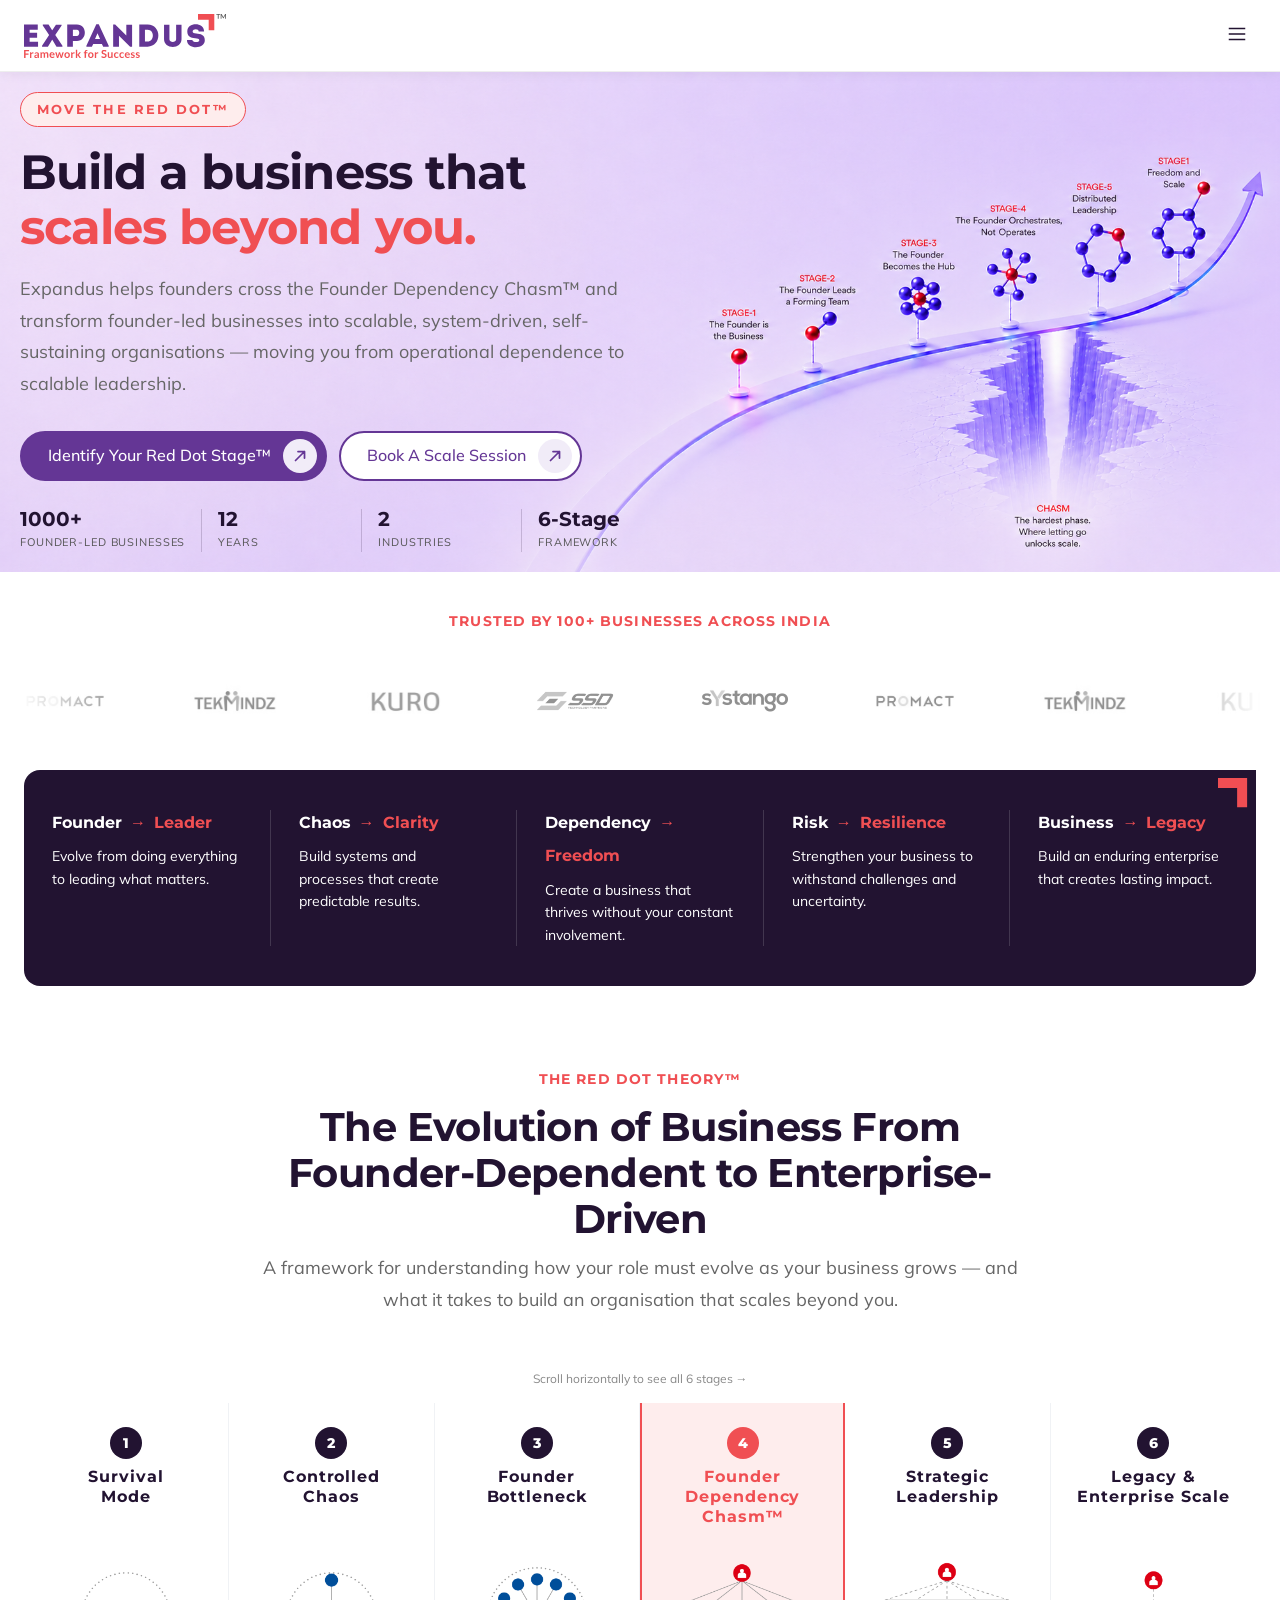
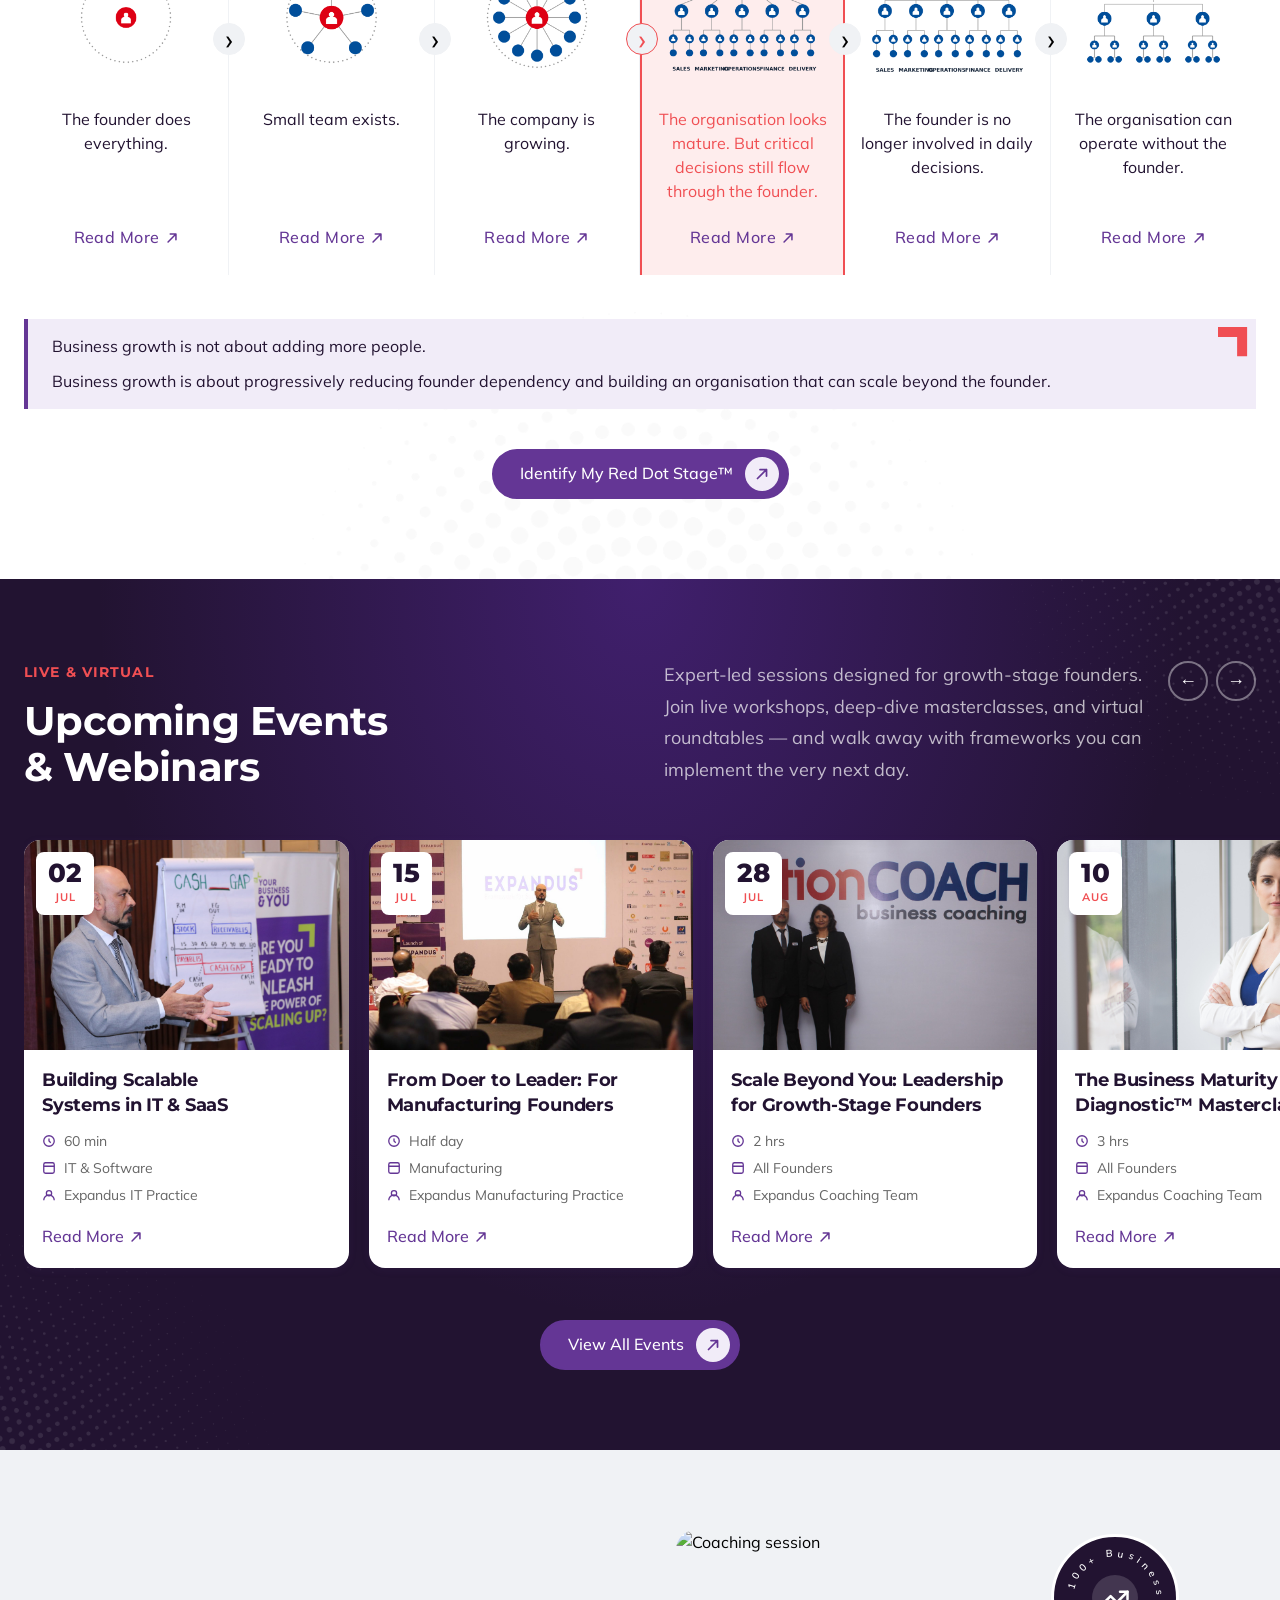
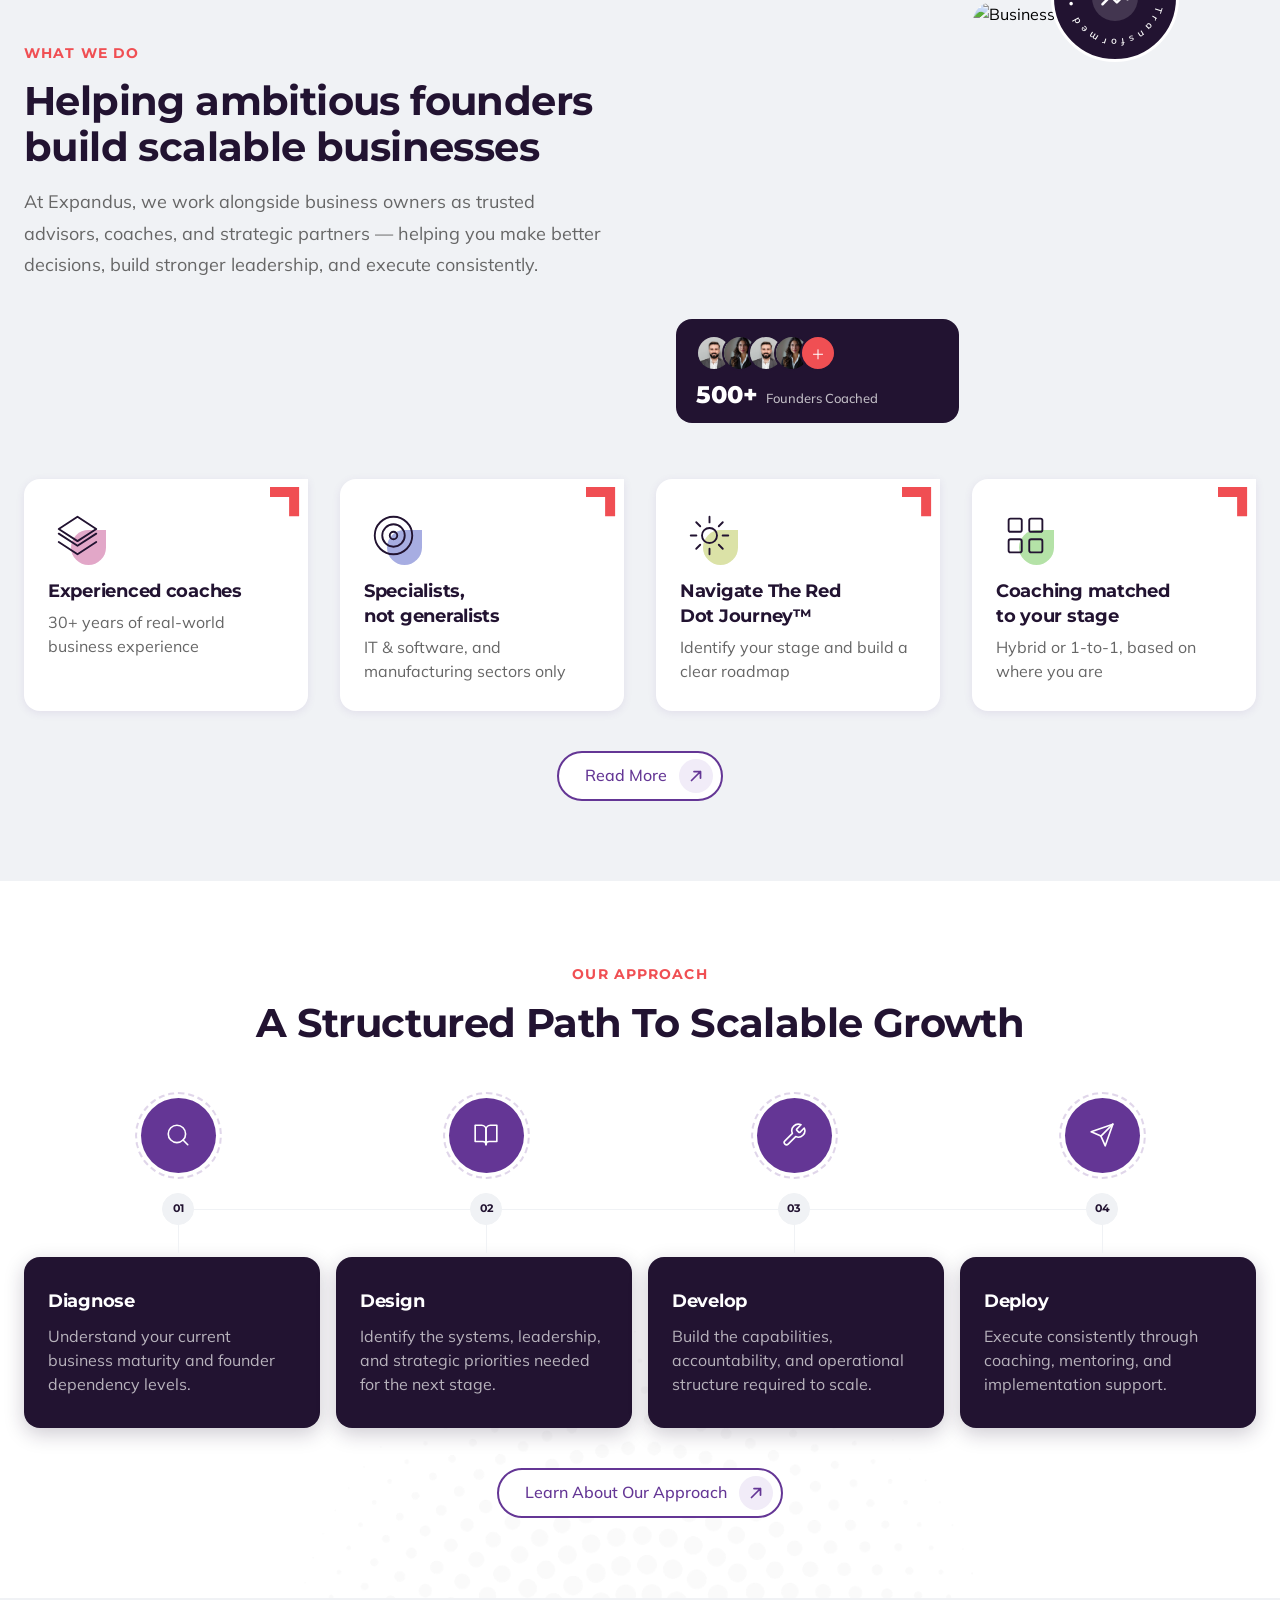
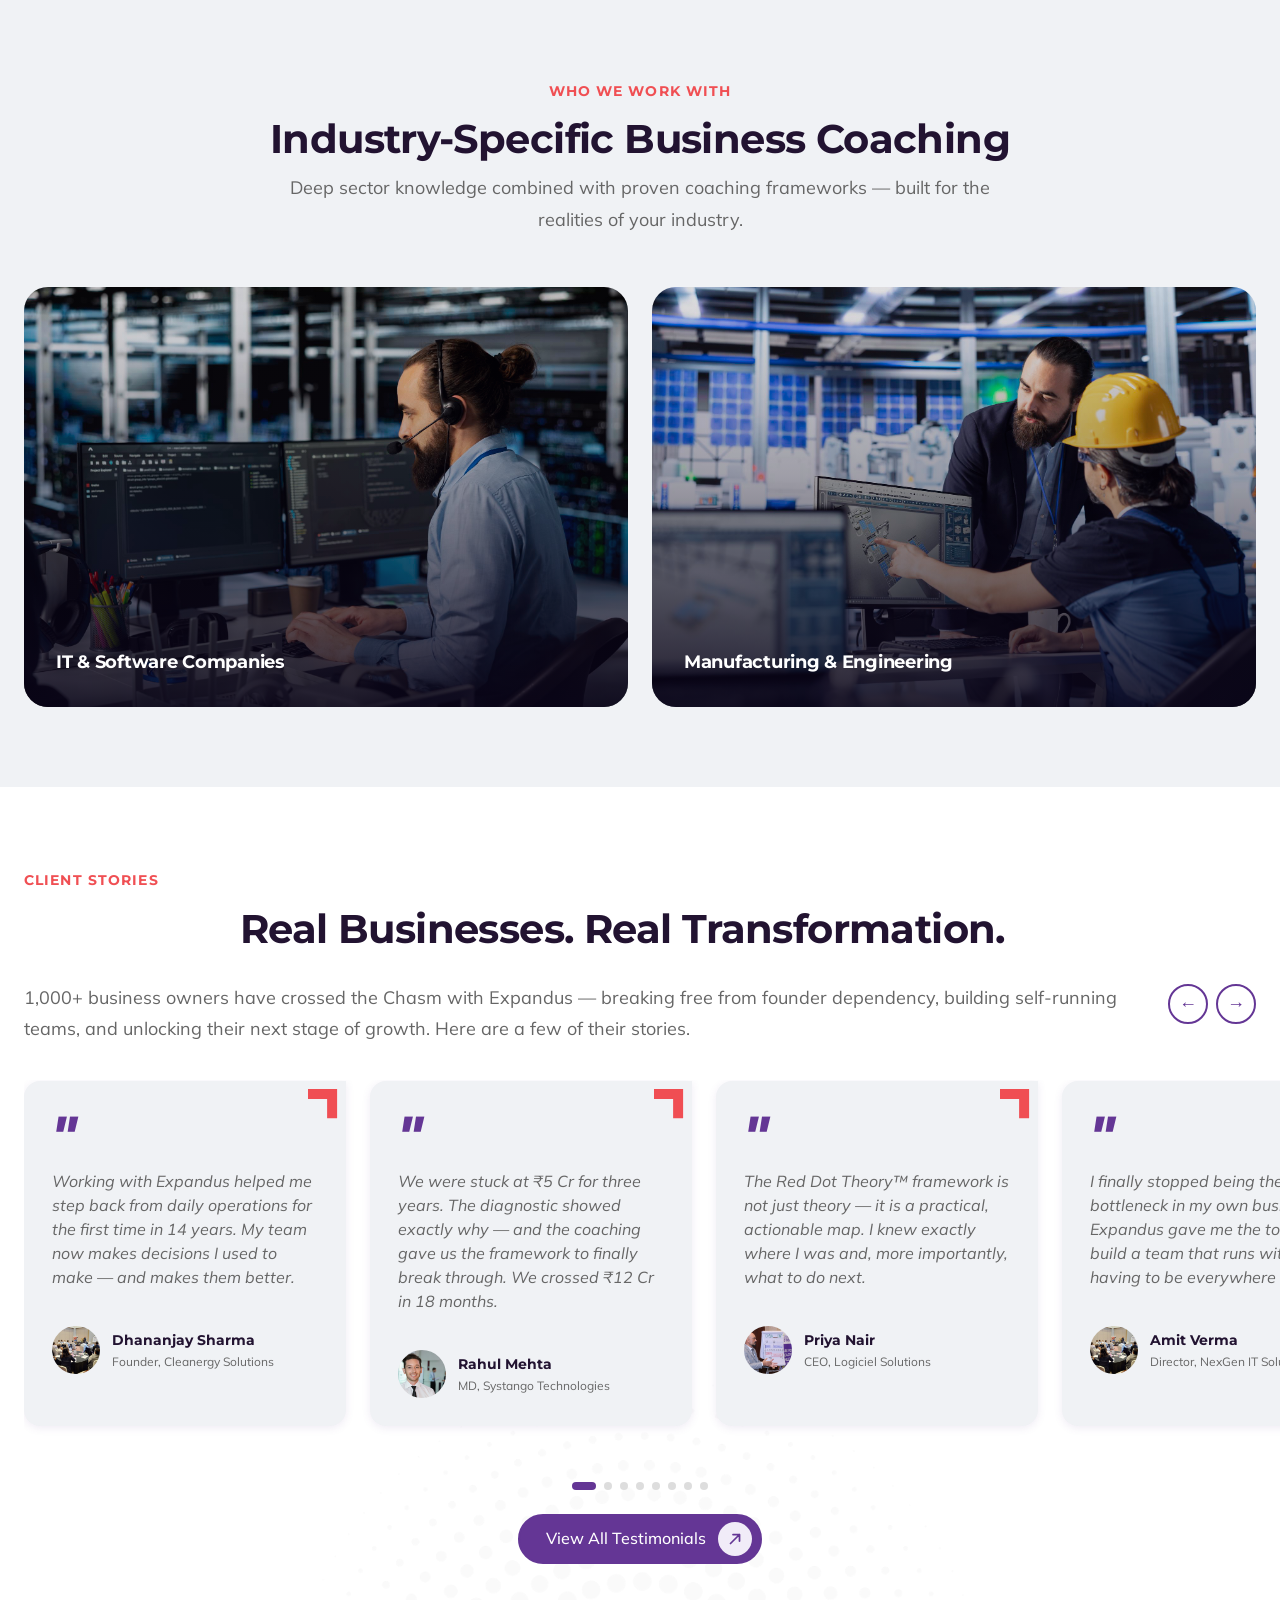
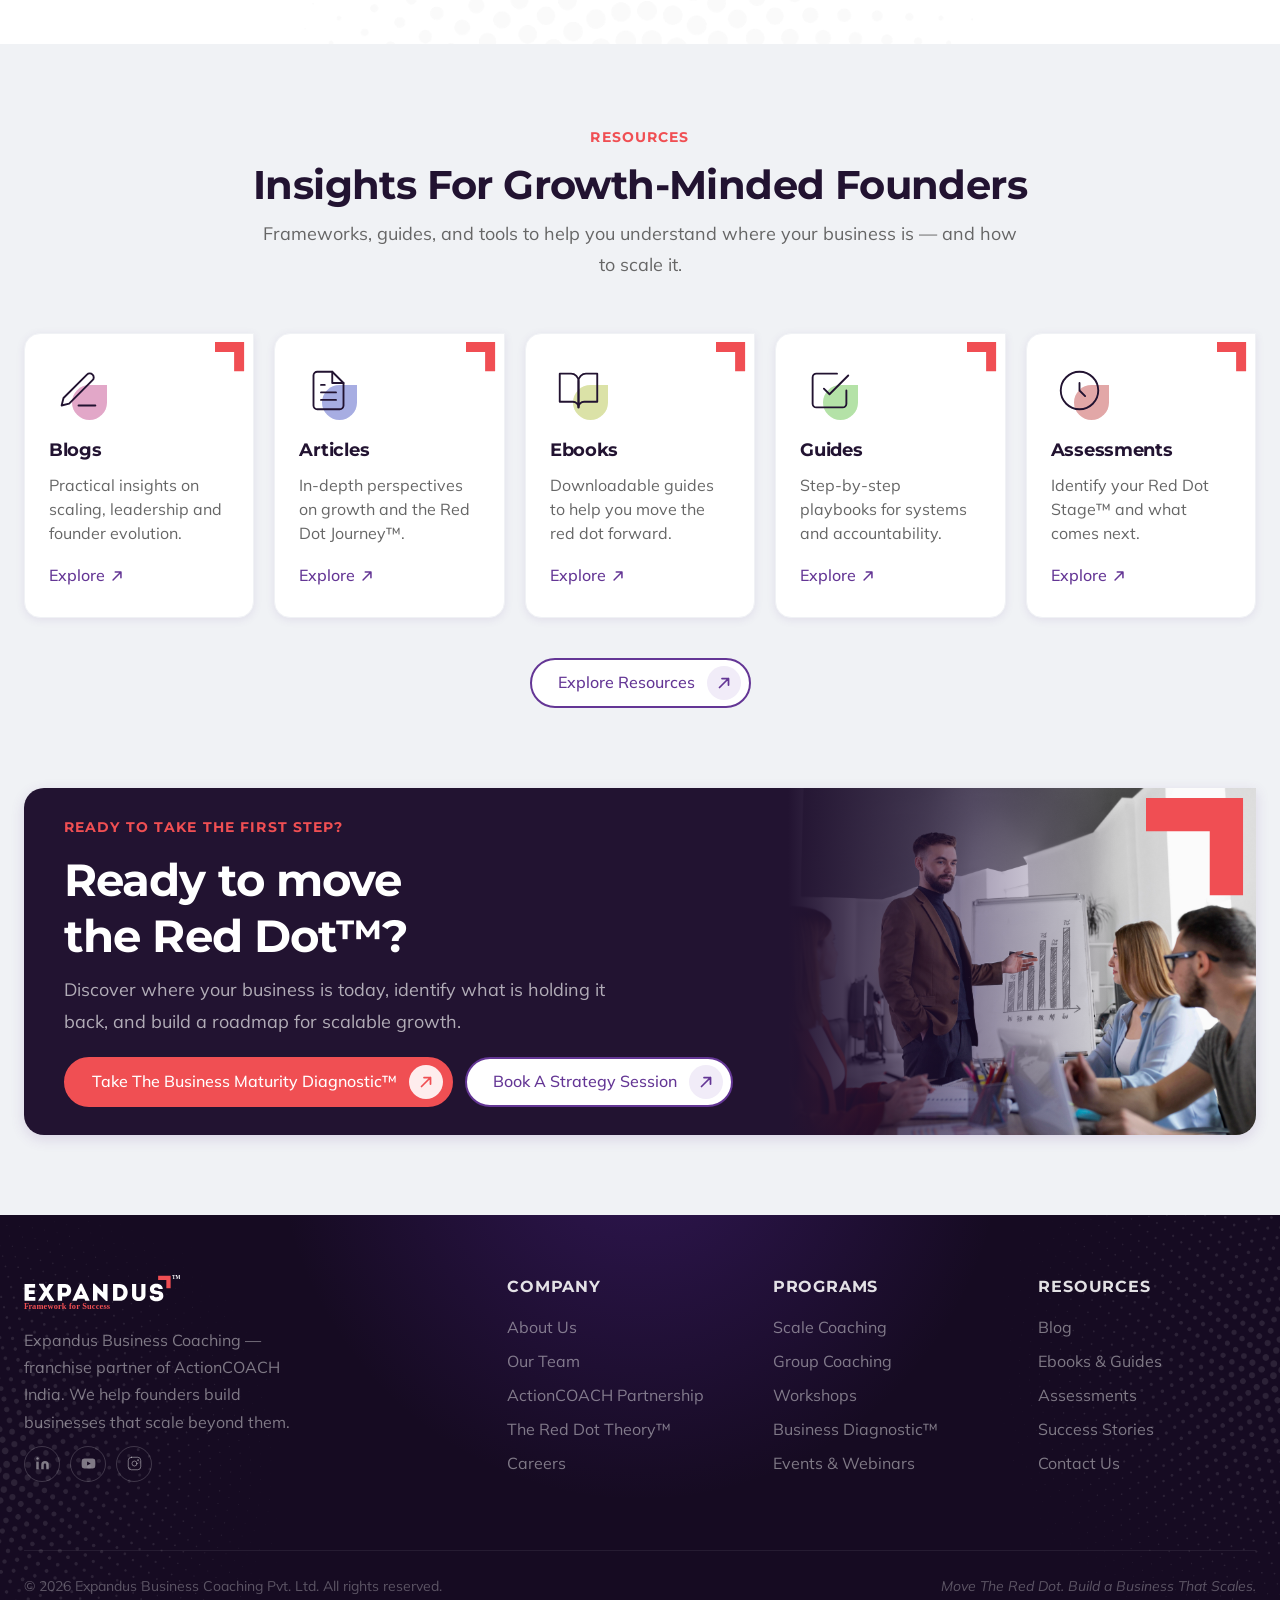
==== commit d0e844d8: "Consistency audit: fix mismatched tags, redundant utilities, and eyebrow modifiers - Fix 6 mismatche" ====
--- a/index1.html
+++ b/index1.html
@@ -117,7 +117,7 @@
         <span class="hero__eyebrow-text">Move The Red Dot™</span>
       </div>
       <h1 class="hero__h1">Build a business that<br><span>scales beyond you.</span></h1>
-      <p class="hero__desc">Expandus helps founders cross the Founder Dependency Chasm™ and transform founder-led businesses into scalable, system-driven, self-sustaining organisations — moving you from operational dependence to scalable leadership.</p>
+      <p class="hero__desc text-lg text-muted">Expandus helps founders cross the Founder Dependency Chasm™ and transform founder-led businesses into scalable, system-driven, self-sustaining organisations — moving you from operational dependence to scalable leadership.</p>
       <div class="hero__cta-wrap">
         <div class="hero__actions">
           <a href="#" class="btn btn--cta">Identify Your Red Dot Stage™ <span class="btn__icon"><svg width="16" height="16" viewBox="0 0 16 16" fill="none" xmlns="http://www.w3.org/2000/svg"><path d="M3.5 12.5L12.5 3.5M12.5 3.5H6M12.5 3.5V10" stroke="currentColor" stroke-width="1.75" stroke-linecap="round" stroke-linejoin="round"/></svg></span></a>
@@ -268,27 +268,27 @@
   <div class="tstrip__inner">
     <div class="tstrip__item">
       <div class="tstrip__heading"><span class="tstrip__from">Founder</span><span class="tstrip__arrow">→</span><span class="tstrip__to">Leader</span></div>
-      <p class="tstrip__desc">Evolve from doing everything to leading what matters.</p>
+      <p class="tstrip__desc text-sm text-white">Evolve from doing everything to leading what matters.</p>
     </div>
     <div class="tstrip__div"></div>
     <div class="tstrip__item">
       <div class="tstrip__heading"><span class="tstrip__from">Chaos</span><span class="tstrip__arrow">→</span><span class="tstrip__to">Clarity</span></div>
-      <p class="tstrip__desc">Build systems and processes that create predictable results.</p>
+      <p class="tstrip__desc text-sm text-white">Build systems and processes that create predictable results.</p>
     </div>
     <div class="tstrip__div"></div>
     <div class="tstrip__item">
       <div class="tstrip__heading"><span class="tstrip__from">Dependency</span><span class="tstrip__arrow">→</span><span class="tstrip__to">Freedom</span></div>
-      <p class="tstrip__desc">Create a business that thrives without your constant involvement.</p>
+      <p class="tstrip__desc text-sm text-white">Create a business that thrives without your constant involvement.</p>
     </div>
     <div class="tstrip__div"></div>
     <div class="tstrip__item">
       <div class="tstrip__heading"><span class="tstrip__from">Risk</span><span class="tstrip__arrow">→</span><span class="tstrip__to">Resilience</span></div>
-      <p class="tstrip__desc">Strengthen your business to withstand challenges and uncertainty.</p>
+      <p class="tstrip__desc text-sm text-white">Strengthen your business to withstand challenges and uncertainty.</p>
     </div>
     <div class="tstrip__div"></div>
     <div class="tstrip__item">
       <div class="tstrip__heading"><span class="tstrip__from">Business</span><span class="tstrip__arrow">→</span><span class="tstrip__to">Legacy</span></div>
-      <p class="tstrip__desc">Build an enduring enterprise that creates lasting impact.</p>
+      <p class="tstrip__desc text-sm text-white">Build an enduring enterprise that creates lasting impact.</p>
     </div>
   </div>
 </div>
@@ -301,7 +301,7 @@
     <div class="sec__hd">
       <span class="eyebrow">The Red Dot Theory™</span>
       <h2>The Evolution of Business From<br>Founder-Dependent to Enterprise-Driven</h2>
-      <p class="sec__desc">A framework for understanding how your role must evolve as your business grows — and what it takes to build an organisation that scales beyond you.</p>
+      <p class="sec__desc text-lg text-muted">A framework for understanding how your role must evolve as your business grows — and what it takes to build an organisation that scales beyond you.</p>
     </div>
 
     <p class="rdt__scroll-hint">Scroll horizontally to see all 6 stages →</p>
@@ -312,9 +312,9 @@
         <!-- Stage 1 -->
         <div class="rdt__stage">
           <div class="rdt__stage__n">1</div>
-          <h6 class="rdt__stage__name">Survival<br>Mode</h5>
+          <h6 class="rdt__stage__name">Survival<br>Mode</h6>
           <img class="rdt__org" src="img/stage1.png" alt="Stage 1">
-          <p class="rdt__stage__lead">The founder does everything.</p>
+          <p class="rdt__stage__lead text-body">The founder does everything.</p>
           <ul class="rdt__stage__desc">
             <li>Sales</li>
             <li>Delivery</li>
@@ -322,48 +322,48 @@
             <li>Finance</li>
           </ul>
           <p class="rdt__stage__foot">The business and the founder are the same thing.</p>
-          <a href="red-dot-theory.html#stage-1" class="rdt__stage__lnk">Read More</a>
+          <a href="stage-1.html" class="rdt__stage__lnk link-arrow">Read More</a>
         </div>
 
         <!-- Stage 2 -->
         <div class="rdt__stage">
           <div class="rdt__stage__n">2</div>
-          <h6 class="rdt__stage__name">Controlled<br>Chaos</h5>
+          <h6 class="rdt__stage__name">Controlled<br>Chaos</h6>
           <img class="rdt__org" src="img/stage2.png" alt="Stage 2">
-          <p class="rdt__stage__lead">Small team exists.</p>
+          <p class="rdt__stage__lead text-body">Small team exists.</p>
           <ul class="rdt__stage__desc">
             <li>Everyone depends on the founder.</li>
             <li>The founder remains the centre of all decisions.</li>
           </ul>
-          <a href="red-dot-theory.html#stage-2" class="rdt__stage__lnk">Read More</a>
+          <a href="red-dot-theory.html#stage-2" class="rdt__stage__lnk link-arrow">Read More</a>
         </div>
 
         <!-- Stage 3 -->
         <div class="rdt__stage">
           <div class="rdt__stage__n">3</div>
-          <h6 class="rdt__stage__name">Founder<br>Bottleneck</h5>
+          <h6 class="rdt__stage__name">Founder<br>Bottleneck</h6>
           <img class="rdt__org" src="img/stage3.png" alt="Stage 3">
-          <p class="rdt__stage__lead">The company is growing.</p>
+          <p class="rdt__stage__lead text-body">The company is growing.</p>
           <ul class="rdt__stage__desc">
             <li>The founder becomes the bottleneck.</li>
             <li>Work accumulates around the founder.</li>
             <li>The organisation struggles to scale.</li>
           </ul>
-          <a href="red-dot-theory.html#stage-3" class="rdt__stage__lnk">Read More</a>
+          <a href="red-dot-theory.html#stage-3" class="rdt__stage__lnk link-arrow">Read More</a>
         </div>
 
         <!-- Stage 4 — CHASM -->
         <div class="rdt__stage rdt__stage--chasm">
           <div class="rdt__stage__n">4</div>
-          <h6 class="rdt__stage__name">Founder Dependency Chasm™</h5>
+          <h6 class="rdt__stage__name">Founder Dependency Chasm™</h6>
           <img class="rdt__org" src="img/stage4.png" alt="Stage 4">
-          <p class="rdt__stage__lead">The organisation looks mature. But critical decisions still flow through the founder.</p>
+          <p class="rdt__stage__lead text-body">The organisation looks mature. But critical decisions still flow through the founder.</p>
           <ul class="rdt__stage__desc">
             <li>This is the most dangerous and most common stage.</li>
             <li>Businesses get stuck here.</li>
             <li>Revenue may grow. Organisational maturity does not.</li>
           </ul>
-          <a href="red-dot-theory.html#stage-4" class="rdt__stage__lnk">Read More</a>
+          <a href="red-dot-theory.html#stage-4" class="rdt__stage__lnk link-arrow">Read More</a>
           <div class="rdt__trap">
             <svg viewBox="0 0 16 16" fill="currentColor"><path d="M8 1a7 7 0 100 14A7 7 0 008 1zm-.75 3.5h1.5v5h-1.5v-5zm0 6h1.5v1.5h-1.5V10.5z"/></svg>
             The Trap That Stops Scaling
@@ -373,9 +373,9 @@
         <!-- Stage 5 -->
         <div class="rdt__stage">
           <div class="rdt__stage__n">5</div>
-          <h6 class="rdt__stage__name">Strategic<br>Leadership</h5>
+          <h6 class="rdt__stage__name">Strategic<br>Leadership</h6>
           <img class="rdt__org" src="img/stage5.png" alt="Stage 5">
-          <p class="rdt__stage__lead">The founder is no longer involved in daily decisions.</p>
+          <p class="rdt__stage__lead text-body">The founder is no longer involved in daily decisions.</p>
           <ul class="rdt__stage__desc">
             <li>Leadership team runs the business.</li>
             <li>Founder focuses on:
@@ -387,15 +387,15 @@
               </ul>
             </li>
           </ul>
-          <a href="red-dot-theory.html#stage-5" class="rdt__stage__lnk">Read More</a>
+          <a href="red-dot-theory.html#stage-5" class="rdt__stage__lnk link-arrow">Read More</a>
         </div>
 
         <!-- Stage 6 -->
         <div class="rdt__stage">
           <div class="rdt__stage__n">6</div>
-          <h6 class="rdt__stage__name">Legacy &amp; Enterprise Scale</h5>
+          <h6 class="rdt__stage__name">Legacy &amp; Enterprise Scale</h6>
           <img class="rdt__org" src="img/stage6.png" alt="Stage 6">
-          <p class="rdt__stage__lead">The organisation can operate without the founder.</p>
+          <p class="rdt__stage__lead text-body">The organisation can operate without the founder.</p>
           <ul class="rdt__stage__desc">
             <li>The founder acts as:
               <ul class="rdt__stage__sub">
@@ -407,7 +407,7 @@
             </li>
             <li>The business has become institution-led rather than founder-led.</li>
           </ul>
-          <a href="red-dot-theory.html#stage-6" class="rdt__stage__lnk">Read More</a>
+          <a href="red-dot-theory.html#stage-6" class="rdt__stage__lnk link-arrow">Read More</a>
         </div>
 
       </div>
@@ -415,8 +415,8 @@
 
 
     <div class="rdt__insight">
-      <p>Business growth is not about adding more people.</p>
-      <p>Business growth is about progressively reducing founder dependency and building an organisation that can scale beyond the founder.</p>
+      <p class="text-body">Business growth is not about adding more people.</p>
+      <p class="text-body">Business growth is about progressively reducing founder dependency and building an organisation that can scale beyond the founder.</p>
     </div>
 
     <div class="sec__cta">
@@ -435,7 +435,7 @@
         <h2>Upcoming Events &amp; Webinars</h2>
       </div>
       <div class="hd-desc-row">
-        <p class="sec__desc">Expert-led sessions designed for growth-stage founders. Join live workshops, deep-dive masterclasses, and virtual roundtables — and walk away with frameworks you can implement the very next day.</p>
+        <p class="sec__desc text-lg">Expert-led sessions designed for growth-stage founders. Join live workshops, deep-dive masterclasses, and virtual roundtables — and walk away with frameworks you can implement the very next day.</p>
         <div class="carousel-nav">
           <button class="carousel-btn events-prev" aria-label="Previous">&#8592;</button>
           <button class="carousel-btn events-next" aria-label="Next">&#8594;</button>
@@ -454,11 +454,11 @@
           <div class="ecard__body">
             <h5 class="ecard__title">Crossing the Founder Dependency Chasm™</h5>
             <div class="ecard__meta">
-              <div class="ecard__meta-row"><svg viewBox="0 0 16 16" fill="none" stroke="currentColor" stroke-width="1.5"><circle cx="8" cy="8" r="6"/><path d="M8 5v3l2 2"/></svg> 90 min</div>
-              <div class="ecard__meta-row"><svg viewBox="0 0 16 16" fill="none" stroke="currentColor" stroke-width="1.5"><rect x="2" y="2" width="12" height="12" rx="2"/><path d="M2 6h12"/></svg> All Founders</div>
-              <div class="ecard__meta-row"><svg viewBox="0 0 16 16" fill="none" stroke="currentColor" stroke-width="1.5"><circle cx="8" cy="6" r="3"/><path d="M2 14c0-3.314 2.686-6 6-6s6 2.686 6 6"/></svg> Expandus Coaching Team</div>
-            </div>
-            <a href="#" class="ecard__reg">Read More</a>
+              <div class="ecard__meta-row text-sm"><svg viewBox="0 0 16 16" fill="none" stroke="currentColor" stroke-width="1.5"><circle cx="8" cy="8" r="6"/><path d="M8 5v3l2 2"/></svg> 90 min</div>
+              <div class="ecard__meta-row text-sm"><svg viewBox="0 0 16 16" fill="none" stroke="currentColor" stroke-width="1.5"><rect x="2" y="2" width="12" height="12" rx="2"/><path d="M2 6h12"/></svg> All Founders</div>
+              <div class="ecard__meta-row text-sm"><svg viewBox="0 0 16 16" fill="none" stroke="currentColor" stroke-width="1.5"><circle cx="8" cy="6" r="3"/><path d="M2 14c0-3.314 2.686-6 6-6s6 2.686 6 6"/></svg> Expandus Coaching Team</div>
+            </div>
+            <a href="#" class="ecard__reg link-arrow">Read More</a>
           </div>
         </div>
 
@@ -470,11 +470,11 @@
           <div class="ecard__body">
             <h5 class="ecard__title">Building Scalable Systems in IT &amp; SaaS</h5>
             <div class="ecard__meta">
-              <div class="ecard__meta-row"><svg viewBox="0 0 16 16" fill="none" stroke="currentColor" stroke-width="1.5"><circle cx="8" cy="8" r="6"/><path d="M8 5v3l2 2"/></svg> 60 min</div>
-              <div class="ecard__meta-row"><svg viewBox="0 0 16 16" fill="none" stroke="currentColor" stroke-width="1.5"><rect x="2" y="2" width="12" height="12" rx="2"/><path d="M2 6h12"/></svg> IT &amp; Software</div>
-              <div class="ecard__meta-row"><svg viewBox="0 0 16 16" fill="none" stroke="currentColor" stroke-width="1.5"><circle cx="8" cy="6" r="3"/><path d="M2 14c0-3.314 2.686-6 6-6s6 2.686 6 6"/></svg> Expandus IT Practice</div>
-            </div>
-            <a href="#" class="ecard__reg">Read More</a>
+              <div class="ecard__meta-row text-sm"><svg viewBox="0 0 16 16" fill="none" stroke="currentColor" stroke-width="1.5"><circle cx="8" cy="8" r="6"/><path d="M8 5v3l2 2"/></svg> 60 min</div>
+              <div class="ecard__meta-row text-sm"><svg viewBox="0 0 16 16" fill="none" stroke="currentColor" stroke-width="1.5"><rect x="2" y="2" width="12" height="12" rx="2"/><path d="M2 6h12"/></svg> IT &amp; Software</div>
+              <div class="ecard__meta-row text-sm"><svg viewBox="0 0 16 16" fill="none" stroke="currentColor" stroke-width="1.5"><circle cx="8" cy="6" r="3"/><path d="M2 14c0-3.314 2.686-6 6-6s6 2.686 6 6"/></svg> Expandus IT Practice</div>
+            </div>
+            <a href="#" class="ecard__reg link-arrow">Read More</a>
           </div>
         </div>
 
@@ -486,11 +486,11 @@
           <div class="ecard__body">
             <h5 class="ecard__title">From Doer to Leader: For Manufacturing Founders</h5>
             <div class="ecard__meta">
-              <div class="ecard__meta-row"><svg viewBox="0 0 16 16" fill="none" stroke="currentColor" stroke-width="1.5"><circle cx="8" cy="8" r="6"/><path d="M8 5v3l2 2"/></svg> Half day</div>
-              <div class="ecard__meta-row"><svg viewBox="0 0 16 16" fill="none" stroke="currentColor" stroke-width="1.5"><rect x="2" y="2" width="12" height="12" rx="2"/><path d="M2 6h12"/></svg> Manufacturing</div>
-              <div class="ecard__meta-row"><svg viewBox="0 0 16 16" fill="none" stroke="currentColor" stroke-width="1.5"><circle cx="8" cy="6" r="3"/><path d="M2 14c0-3.314 2.686-6 6-6s6 2.686 6 6"/></svg> Expandus Manufacturing Practice</div>
-            </div>
-            <a href="#" class="ecard__reg">Read More</a>
+              <div class="ecard__meta-row text-sm"><svg viewBox="0 0 16 16" fill="none" stroke="currentColor" stroke-width="1.5"><circle cx="8" cy="8" r="6"/><path d="M8 5v3l2 2"/></svg> Half day</div>
+              <div class="ecard__meta-row text-sm"><svg viewBox="0 0 16 16" fill="none" stroke="currentColor" stroke-width="1.5"><rect x="2" y="2" width="12" height="12" rx="2"/><path d="M2 6h12"/></svg> Manufacturing</div>
+              <div class="ecard__meta-row text-sm"><svg viewBox="0 0 16 16" fill="none" stroke="currentColor" stroke-width="1.5"><circle cx="8" cy="6" r="3"/><path d="M2 14c0-3.314 2.686-6 6-6s6 2.686 6 6"/></svg> Expandus Manufacturing Practice</div>
+            </div>
+            <a href="#" class="ecard__reg link-arrow">Read More</a>
           </div>
         </div>
 
@@ -502,11 +502,11 @@
           <div class="ecard__body">
             <h5 class="ecard__title">Scale Beyond You: Leadership for Growth-Stage Founders</h5>
             <div class="ecard__meta">
-              <div class="ecard__meta-row"><svg viewBox="0 0 16 16" fill="none" stroke="currentColor" stroke-width="1.5"><circle cx="8" cy="8" r="6"/><path d="M8 5v3l2 2"/></svg> 2 hrs</div>
-              <div class="ecard__meta-row"><svg viewBox="0 0 16 16" fill="none" stroke="currentColor" stroke-width="1.5"><rect x="2" y="2" width="12" height="12" rx="2"/><path d="M2 6h12"/></svg> All Founders</div>
-              <div class="ecard__meta-row"><svg viewBox="0 0 16 16" fill="none" stroke="currentColor" stroke-width="1.5"><circle cx="8" cy="6" r="3"/><path d="M2 14c0-3.314 2.686-6 6-6s6 2.686 6 6"/></svg> Expandus Coaching Team</div>
-            </div>
-            <a href="#" class="ecard__reg">Read More</a>
+              <div class="ecard__meta-row text-sm"><svg viewBox="0 0 16 16" fill="none" stroke="currentColor" stroke-width="1.5"><circle cx="8" cy="8" r="6"/><path d="M8 5v3l2 2"/></svg> 2 hrs</div>
+              <div class="ecard__meta-row text-sm"><svg viewBox="0 0 16 16" fill="none" stroke="currentColor" stroke-width="1.5"><rect x="2" y="2" width="12" height="12" rx="2"/><path d="M2 6h12"/></svg> All Founders</div>
+              <div class="ecard__meta-row text-sm"><svg viewBox="0 0 16 16" fill="none" stroke="currentColor" stroke-width="1.5"><circle cx="8" cy="6" r="3"/><path d="M2 14c0-3.314 2.686-6 6-6s6 2.686 6 6"/></svg> Expandus Coaching Team</div>
+            </div>
+            <a href="#" class="ecard__reg link-arrow">Read More</a>
           </div>
         </div>
 
@@ -518,11 +518,11 @@
           <div class="ecard__body">
             <h5 class="ecard__title">The Business Maturity Diagnostic™ Masterclass</h5>
             <div class="ecard__meta">
-              <div class="ecard__meta-row"><svg viewBox="0 0 16 16" fill="none" stroke="currentColor" stroke-width="1.5"><circle cx="8" cy="8" r="6"/><path d="M8 5v3l2 2"/></svg> 3 hrs</div>
-              <div class="ecard__meta-row"><svg viewBox="0 0 16 16" fill="none" stroke="currentColor" stroke-width="1.5"><rect x="2" y="2" width="12" height="12" rx="2"/><path d="M2 6h12"/></svg> All Founders</div>
-              <div class="ecard__meta-row"><svg viewBox="0 0 16 16" fill="none" stroke="currentColor" stroke-width="1.5"><circle cx="8" cy="6" r="3"/><path d="M2 14c0-3.314 2.686-6 6-6s6 2.686 6 6"/></svg> Expandus Coaching Team</div>
-            </div>
-            <a href="#" class="ecard__reg">Read More</a>
+              <div class="ecard__meta-row text-sm"><svg viewBox="0 0 16 16" fill="none" stroke="currentColor" stroke-width="1.5"><circle cx="8" cy="8" r="6"/><path d="M8 5v3l2 2"/></svg> 3 hrs</div>
+              <div class="ecard__meta-row text-sm"><svg viewBox="0 0 16 16" fill="none" stroke="currentColor" stroke-width="1.5"><rect x="2" y="2" width="12" height="12" rx="2"/><path d="M2 6h12"/></svg> All Founders</div>
+              <div class="ecard__meta-row text-sm"><svg viewBox="0 0 16 16" fill="none" stroke="currentColor" stroke-width="1.5"><circle cx="8" cy="6" r="3"/><path d="M2 14c0-3.314 2.686-6 6-6s6 2.686 6 6"/></svg> Expandus Coaching Team</div>
+            </div>
+            <a href="#" class="ecard__reg link-arrow">Read More</a>
           </div>
         </div>
 
@@ -596,7 +596,7 @@
       <div class="wwd__content">
         <span class="eyebrow">What We Do</span>
         <h2>Helping ambitious founders build scalable businesses</h2>
-        <p class="sec__desc">At Expandus, we work alongside business owners as trusted advisors, coaches, and strategic partners — helping you make better decisions, build stronger leadership, and execute consistently.</p>
+        <p class="sec__desc text-lg text-muted">At Expandus, we work alongside business owners as trusted advisors, coaches, and strategic partners — helping you make better decisions, build stronger leadership, and execute consistently.</p>
       </div>
 
     </div>
@@ -604,7 +604,7 @@
     <!-- Row 2: 4 content points -->
     <div class="wwd__steps">
 
-      <div class="wwd__step">
+      <div class="card wwd__step">
         <div class="wwd__step-head">
           <div class="wwd__feat-icon icon-c1">
             <svg viewBox="0 0 24 24">
@@ -613,10 +613,10 @@
           </div>
         </div>
         <h5 class="wwd__step-title">Experienced coaches</h5>
-        <p class="wwd__step-desc">30+ years of real-world business experience</p>
-      </div>
-
-      <div class="wwd__step">
+        <p class="wwd__step-desc text-body text-muted">30+ years of real-world business experience</p>
+      </div>
+
+      <div class="card wwd__step">
         <div class="wwd__step-head">
           <div class="wwd__feat-icon icon-c2">
             <svg viewBox="0 0 24 24">
@@ -625,10 +625,10 @@
           </div>
         </div>
         <h5 class="wwd__step-title">Specialists, not generalists</h5>
-        <p class="wwd__step-desc">IT &amp; software, and manufacturing sectors only</p>
-      </div>
-
-      <div class="wwd__step">
+        <p class="wwd__step-desc text-body text-muted">IT &amp; software, and manufacturing sectors only</p>
+      </div>
+
+      <div class="card wwd__step">
         <div class="wwd__step-head">
           <div class="wwd__feat-icon icon-c3">
             <svg viewBox="0 0 24 24">
@@ -637,10 +637,10 @@
           </div>
         </div>
         <h5 class="wwd__step-title">Navigate The Red Dot Journey™</h5>
-        <p class="wwd__step-desc">Identify your stage and build a clear roadmap</p>
-      </div>
-
-      <div class="wwd__step">
+        <p class="wwd__step-desc text-body text-muted">Identify your stage and build a clear roadmap</p>
+      </div>
+
+      <div class="card wwd__step">
         <div class="wwd__step-head">
           <div class="wwd__feat-icon icon-c4">
             <svg viewBox="0 0 24 24">
@@ -649,7 +649,7 @@
           </div>
         </div>
         <h5 class="wwd__step-title">Coaching matched to your stage</h5>
-        <p class="wwd__step-desc">Hybrid or 1-to-1, based on where you are</p>
+        <p class="wwd__step-desc text-body text-muted">Hybrid or 1-to-1, based on where you are</p>
       </div>
 
     </div>
@@ -714,22 +714,22 @@
 
       <div class="acard" data-num="01">
         <h5>Diagnose</h5>
-        <p>Understand your current business maturity and founder dependency levels.</p>
+        <p class="text-body">Understand your current business maturity and founder dependency levels.</p>
       </div>
 
       <div class="acard" data-num="02">
         <h5>Design</h5>
-        <p>Identify the systems, leadership, and strategic priorities needed for the next stage.</p>
+        <p class="text-body">Identify the systems, leadership, and strategic priorities needed for the next stage.</p>
       </div>
 
       <div class="acard" data-num="03">
         <h5>Develop</h5>
-        <p>Build the capabilities, accountability, and operational structure required to scale.</p>
+        <p class="text-body">Build the capabilities, accountability, and operational structure required to scale.</p>
       </div>
 
       <div class="acard" data-num="04">
         <h5>Deploy</h5>
-        <p>Execute consistently through coaching, mentoring, and implementation support.</p>
+        <p class="text-body">Execute consistently through coaching, mentoring, and implementation support.</p>
       </div>
 
     </div>
@@ -747,7 +747,7 @@
     <div class="sec__hd">
       <span class="eyebrow">Who We Work With</span>
       <h2>Industry-Specific Business Coaching</h2>
-      <p class="sec__desc">Deep sector knowledge combined with proven coaching frameworks — built for the realities of your industry.</p>
+      <p class="sec__desc text-lg text-muted">Deep sector knowledge combined with proven coaching frameworks — built for the realities of your industry.</p>
     </div>
     <div class="ind__grid">
 
@@ -757,8 +757,8 @@
           <div class="icard__content">
             <h5 class="icard__title">IT &amp; Software Companies</h5>
             <div class="icard__hover">
-              <p>Helping software services, SaaS, product engineering, and technology companies scale beyond founder dependency.</p>
-              <a href="#" class="icard__link">Explore IT Business Coaching</a>
+              <p class="text-body">Helping software services, SaaS, product engineering, and technology companies scale beyond founder dependency.</p>
+              <a href="#" class="icard__link link-arrow">Explore IT Business Coaching</a>
             </div>
           </div>
         </div>
@@ -770,8 +770,8 @@
           <div class="icard__content">
             <h5 class="icard__title">Manufacturing &amp; Engineering</h5>
             <div class="icard__hover">
-              <p>Helping manufacturing, automotive, EPC, and engineering businesses strengthen systems, leadership, and execution.</p>
-              <a href="#" class="icard__link">Explore Manufacturing Coaching</a>
+              <p class="text-body">Helping manufacturing, automotive, EPC, and engineering businesses strengthen systems, leadership, and execution.</p>
+              <a href="#" class="icard__link link-arrow">Explore Manufacturing Coaching</a>
             </div>
           </div>
         </div>
@@ -791,7 +791,7 @@
         <h2>Real Businesses. Real Transformation.</h2>
       </div>
       <div class="hd-desc-row">
-        <p class="sec__desc">1,000+ business owners have crossed the Chasm with Expandus — breaking free from founder dependency, building self-running teams, and unlocking their next stage of growth. Here are a few of their stories.</p>
+        <p class="sec__desc text-lg text-muted">1,000+ business owners have crossed the Chasm with Expandus — breaking free from founder dependency, building self-running teams, and unlocking their next stage of growth. Here are a few of their stories.</p>
         <div class="carousel-nav">
           <button class="carousel-btn testi-prev" aria-label="Previous">&#8592;</button>
           <button class="carousel-btn testi-next" aria-label="Next">&#8594;</button>
@@ -803,7 +803,7 @@
     <div class="ttrack" id="ttrack">
 
         <div class="card tcard">
-          <p class="tcard__q">Working with Expandus helped me step back from daily operations for the first time in 14 years. My team now makes decisions I used to make — and makes them better.</p>
+          <p class="tcard__q text-body text-muted">Working with Expandus helped me step back from daily operations for the first time in 14 years. My team now makes decisions I used to make — and makes them better.</p>
           <div class="tcard__author">
             <img class="tcard__avatar" src="img/IMG20181201130845.jpg" alt="Dhananjay">
             <div>
@@ -814,7 +814,7 @@
         </div>
 
         <div class="card tcard">
-          <p class="tcard__q">We were stuck at ₹5 Cr for three years. The diagnostic showed exactly why — and the coaching gave us the framework to finally break through. We crossed ₹12 Cr in 18 months.</p>
+          <p class="tcard__q text-body text-muted">We were stuck at ₹5 Cr for three years. The diagnostic showed exactly why — and the coaching gave us the framework to finally break through. We crossed ₹12 Cr in 18 months.</p>
           <div class="tcard__author">
             <img class="tcard__avatar" src="img/1488.jpg" alt="Client">
             <div>
@@ -825,7 +825,7 @@
         </div>
 
         <div class="card tcard">
-          <p class="tcard__q">The Red Dot Theory™ framework is not just theory — it is a practical, actionable map. I knew exactly where I was and, more importantly, what to do next.</p>
+          <p class="tcard__q text-body text-muted">The Red Dot Theory™ framework is not just theory — it is a practical, actionable map. I knew exactly where I was and, more importantly, what to do next.</p>
           <div class="tcard__author">
             <img class="tcard__avatar" src="img/IMG_1871.jpg" alt="Client">
             <div>
@@ -836,7 +836,7 @@
         </div>
 
         <div class="card tcard">
-          <p class="tcard__q">I finally stopped being the bottleneck in my own business. Expandus gave me the tools to build a team that runs without me having to be everywhere at once.</p>
+          <p class="tcard__q text-body text-muted">I finally stopped being the bottleneck in my own business. Expandus gave me the tools to build a team that runs without me having to be everywhere at once.</p>
           <div class="tcard__author">
             <img class="tcard__avatar" src="img/IMG20181201130845.jpg" alt="Amit">
             <div>
@@ -847,7 +847,7 @@
         </div>
 
         <div class="card tcard">
-          <p class="tcard__q">The coaching sessions changed how I think about leadership. I went from managing tasks to building systems — and the results showed within the first quarter.</p>
+          <p class="tcard__q text-body text-muted">The coaching sessions changed how I think about leadership. I went from managing tasks to building systems — and the results showed within the first quarter.</p>
           <div class="tcard__author">
             <img class="tcard__avatar" src="img/1488.jpg" alt="Sneha">
             <div>
@@ -858,7 +858,7 @@
         </div>
 
         <div class="card tcard">
-          <p class="tcard__q">What sets Expandus apart is that they understand the real challenges of running a manufacturing business. No generic advice — just precise, relevant coaching.</p>
+          <p class="tcard__q text-body text-muted">What sets Expandus apart is that they understand the real challenges of running a manufacturing business. No generic advice — just precise, relevant coaching.</p>
           <div class="tcard__author">
             <img class="tcard__avatar" src="img/IMG_1871.jpg" alt="Rajesh">
             <div>
@@ -869,7 +869,7 @@
         </div>
 
         <div class="card tcard">
-          <p class="tcard__q">Our revenue doubled in two years but more importantly, I now have time for my family. That balance was something I thought was impossible as a founder.</p>
+          <p class="tcard__q text-body text-muted">Our revenue doubled in two years but more importantly, I now have time for my family. That balance was something I thought was impossible as a founder.</p>
           <div class="tcard__author">
             <img class="tcard__avatar" src="img/IMG20181201130845.jpg" alt="Kavitha">
             <div>
@@ -880,7 +880,7 @@
         </div>
 
         <div class="card tcard">
-          <p class="tcard__q">The Business Maturity Diagnostic was eye-opening. I discovered bottlenecks I did not know existed and we fixed them systematically over six months.</p>
+          <p class="tcard__q text-body text-muted">The Business Maturity Diagnostic was eye-opening. I discovered bottlenecks I did not know existed and we fixed them systematically over six months.</p>
           <div class="tcard__author">
             <img class="tcard__avatar" src="img/1488.jpg" alt="Suresh">
             <div>
@@ -891,7 +891,7 @@
         </div>
 
         <div class="card tcard">
-          <p class="tcard__q">I was sceptical about coaching at first. Three months in, my leadership team had clarity, my pipeline grew 40%, and I was no longer firefighting every day.</p>
+          <p class="tcard__q text-body text-muted">I was sceptical about coaching at first. Three months in, my leadership team had clarity, my pipeline grew 40%, and I was no longer firefighting every day.</p>
           <div class="tcard__author">
             <img class="tcard__avatar" src="img/IMG_1871.jpg" alt="Neha">
             <div>
@@ -902,7 +902,7 @@
         </div>
 
         <div class="card tcard">
-          <p class="tcard__q">Expandus helped us go from reactive to proactive. We built a 12-month growth plan, executed it with discipline, and hit targets we once thought were aspirational.</p>
+          <p class="tcard__q text-body text-muted">Expandus helped us go from reactive to proactive. We built a 12-month growth plan, executed it with discipline, and hit targets we once thought were aspirational.</p>
           <div class="tcard__author">
             <img class="tcard__avatar" src="img/IMG20181201130845.jpg" alt="Vikram">
             <div>
@@ -939,63 +939,63 @@
     <div class="sec__hd">
       <span class="eyebrow">Resources</span>
       <h2>Insights For Growth-Minded Founders</h2>
-      <p class="sec__desc">Frameworks, guides, and tools to help you understand where your business is — and how to scale it.</p>
+      <p class="sec__desc text-lg text-muted">Frameworks, guides, and tools to help you understand where your business is — and how to scale it.</p>
     </div>
     <div class="res__grid">
+
+      <div class="card rcard">
+        <div class="rcard__icon icon-c1">
+          <svg viewBox="0 0 24 24" fill="none" stroke="currentColor" stroke-width="1.5" stroke-linecap="round" stroke-linejoin="round">
+            <path d="M12 20h9"/><path d="M16.5 3.5a2.121 2.121 0 013 3L7 19l-4 1 1-4L16.5 3.5z"/>
+          </svg>
+        </div>
+        <h5>Blogs</h5>
+        <p class="text-body text-muted">Practical insights on scaling, leadership and founder evolution.</p>
+        <a href="#" class="rcard__lnk link-arrow">Explore</a>
+      </div>
+
+      <div class="card rcard">
+        <div class="rcard__icon icon-c2">
+          <svg viewBox="0 0 24 24" fill="none" stroke="currentColor" stroke-width="1.5" stroke-linecap="round" stroke-linejoin="round">
+            <path d="M14 2H6a2 2 0 00-2 2v16a2 2 0 002 2h12a2 2 0 002-2V8z"/><path d="M14 2v6h6"/><path d="M16 13H8M16 17H8M10 9H8"/>
+          </svg>
+        </div>
+        <h5>Articles</h5>
+        <p class="text-body text-muted">In-depth perspectives on growth and the Red Dot Journey™.</p>
+        <a href="#" class="rcard__lnk link-arrow">Explore</a>
+      </div>
+
+      <div class="card rcard">
+        <div class="rcard__icon icon-c3">
+          <svg viewBox="0 0 24 24" fill="none" stroke="currentColor" stroke-width="1.5" stroke-linecap="round" stroke-linejoin="round">
+            <path d="M2 3h6a4 4 0 014 4v14a3 3 0 00-3-3H2z"/><path d="M22 3h-6a4 4 0 00-4 4v14a3 3 0 013-3h7z"/>
+          </svg>
+        </div>
+        <h5>Ebooks</h5>
+        <p class="text-body text-muted">Downloadable guides to help you move the red dot forward.</p>
+        <a href="#" class="rcard__lnk link-arrow">Explore</a>
+      </div>
+
+      <div class="card rcard">
+        <div class="rcard__icon icon-c4">
+          <svg viewBox="0 0 24 24" fill="none" stroke="currentColor" stroke-width="1.5" stroke-linecap="round" stroke-linejoin="round">
+            <path d="M9 11l3 3L22 4"/><path d="M21 12v7a2 2 0 01-2 2H5a2 2 0 01-2-2V5a2 2 0 012-2h11"/>
+          </svg>
+        </div>
+        <h5>Guides</h5>
+        <p class="text-body text-muted">Step-by-step playbooks for systems and accountability.</p>
+        <a href="#" class="rcard__lnk link-arrow">Explore</a>
+      </div>
 
       <div class="card rcard">
         <div class="rcard__icon icon-c5">
           <svg viewBox="0 0 24 24" fill="none" stroke="currentColor" stroke-width="1.5" stroke-linecap="round" stroke-linejoin="round">
-            <path d="M12 20h9"/><path d="M16.5 3.5a2.121 2.121 0 013 3L7 19l-4 1 1-4L16.5 3.5z"/>
-          </svg>
-        </div>
-        <h5>Blogs</h5>
-        <p>Practical insights on scaling, leadership and founder evolution.</p>
-        <a href="#" class="rcard__lnk">Explore</a>
-      </div>
-
-      <div class="card rcard">
-        <div class="rcard__icon icon-c6">
-          <svg viewBox="0 0 24 24" fill="none" stroke="currentColor" stroke-width="1.5" stroke-linecap="round" stroke-linejoin="round">
-            <path d="M14 2H6a2 2 0 00-2 2v16a2 2 0 002 2h12a2 2 0 002-2V8z"/><path d="M14 2v6h6"/><path d="M16 13H8M16 17H8M10 9H8"/>
-          </svg>
-        </div>
-        <h5>Articles</h5>
-        <p>In-depth perspectives on growth and the Red Dot Journey™.</p>
-        <a href="#" class="rcard__lnk">Explore</a>
-      </div>
-
-      <div class="card rcard">
-        <div class="rcard__icon icon-c7">
-          <svg viewBox="0 0 24 24" fill="none" stroke="currentColor" stroke-width="1.5" stroke-linecap="round" stroke-linejoin="round">
-            <path d="M2 3h6a4 4 0 014 4v14a3 3 0 00-3-3H2z"/><path d="M22 3h-6a4 4 0 00-4 4v14a3 3 0 013-3h7z"/>
-          </svg>
-        </div>
-        <h5>Ebooks</h5>
-        <p>Downloadable guides to help you move the red dot forward.</p>
-        <a href="#" class="rcard__lnk">Explore</a>
-      </div>
-
-      <div class="card rcard">
-        <div class="rcard__icon icon-c8">
-          <svg viewBox="0 0 24 24" fill="none" stroke="currentColor" stroke-width="1.5" stroke-linecap="round" stroke-linejoin="round">
-            <path d="M9 11l3 3L22 4"/><path d="M21 12v7a2 2 0 01-2 2H5a2 2 0 01-2-2V5a2 2 0 012-2h11"/>
-          </svg>
-        </div>
-        <h5>Guides</h5>
-        <p>Step-by-step playbooks for systems and accountability.</p>
-        <a href="#" class="rcard__lnk">Explore</a>
-      </div>
-
-      <div class="card rcard">
-        <div class="rcard__icon icon-c3">
-          <svg viewBox="0 0 24 24" fill="none" stroke="currentColor" stroke-width="1.5" stroke-linecap="round" stroke-linejoin="round">
             <circle cx="12" cy="12" r="10"/><path d="M12 8v4l3 3"/>
           </svg>
         </div>
         <h5>Assessments</h5>
-        <p>Identify your Red Dot Stage™ and what comes next.</p>
-        <a href="#" class="rcard__lnk">Explore</a>
+        <p class="text-body text-muted">Identify your Red Dot Stage™ and what comes next.</p>
+        <a href="#" class="rcard__lnk link-arrow">Explore</a>
       </div>
 
     </div>
@@ -1011,9 +1011,9 @@
   <div class="wrap">
     <div class="fcta__card">
       <div class="fcta__left">
-        <span class="eyebrow eyebrow--coral">Ready To Take The First Step?</span>
+        <span class="eyebrow">Ready To Take The First Step?</span>
         <h2>Ready to move the Red Dot™?</h2>
-        <p class="sec__desc">Discover where your business is today, identify what is holding it back, and build a roadmap for scalable growth.</p>
+        <p class="sec__desc text-lg">Discover where your business is today, identify what is holding it back, and build a roadmap for scalable growth.</p>
         <div class="fcta__actions">
           <a href="#" class="btn btn--coral-cta">Take The Business Maturity Diagnostic™ <span class="btn__icon"><svg width="16" height="16" viewBox="0 0 16 16" fill="none" xmlns="http://www.w3.org/2000/svg"><path d="M3.5 12.5L12.5 3.5M12.5 3.5H6M12.5 3.5V10" stroke="currentColor" stroke-width="1.75" stroke-linecap="round" stroke-linejoin="round"/></svg></span></a>
           <a href="#" class="btn btn--outline-cta">Book A Strategy Session <span class="btn__icon"><svg width="16" height="16" viewBox="0 0 16 16" fill="none" xmlns="http://www.w3.org/2000/svg"><path d="M3.5 12.5L12.5 3.5M12.5 3.5H6M12.5 3.5V10" stroke="currentColor" stroke-width="1.75" stroke-linecap="round" stroke-linejoin="round"/></svg></span></a>
@@ -1035,7 +1035,7 @@
     <div class="footer__grid">
       <div class="footer__brand">
         <img src="img/expandus-logo-footer.svg" alt="Expandus">
-        <p>Expandus Business Coaching — franchise partner of ActionCOACH India. We help founders build businesses that scale beyond them.</p>
+        <p class="text-body">Expandus Business Coaching — franchise partner of ActionCOACH India. We help founders build businesses that scale beyond them.</p>
         <div class="footer__social">
           <a href="#" aria-label="LinkedIn">
             <svg viewBox="0 0 24 24" fill="currentColor"><path d="M16 8a6 6 0 016 6v7h-4v-7a2 2 0 00-2-2 2 2 0 00-2 2v7h-4v-7a6 6 0 016-6zM2 9h4v12H2z"/><circle cx="4" cy="4" r="2"/></svg>
@@ -1050,7 +1050,7 @@
       </div>
       <div class="footer__col">
         <h6>Company</h6>
-        <ul class="footer__links">
+        <ul class="footer__links text-body">
           <li><a href="#">About Us</a></li>
           <li><a href="#">Our Team</a></li>
           <li><a href="#">ActionCOACH Partnership</a></li>
@@ -1060,7 +1060,7 @@
       </div>
       <div class="footer__col">
         <h6>Programs</h6>
-        <ul class="footer__links">
+        <ul class="footer__links text-body">
           <li><a href="#">Scale Coaching</a></li>
           <li><a href="#">Group Coaching</a></li>
           <li><a href="#">Workshops</a></li>
@@ -1070,7 +1070,7 @@
       </div>
       <div class="footer__col">
         <h6>Resources</h6>
-        <ul class="footer__links">
+        <ul class="footer__links text-body">
           <li><a href="#">Blog</a></li>
           <li><a href="#">Ebooks &amp; Guides</a></li>
           <li><a href="#">Assessments</a></li>
@@ -1080,8 +1080,8 @@
       </div>
     </div>
     <div class="footer__bottom">
-      <p>© 2026 Expandus Business Coaching Pvt. Ltd. All rights reserved.</p>
-      <p class="footer__tagline">Move The Red Dot. Build a Business That Scales.</p>
+      <p class="text-sm">© 2026 Expandus Business Coaching Pvt. Ltd. All rights reserved.</p>
+      <p class="footer__tagline text-sm">Move The Red Dot. Build a Business That Scales.</p>
     </div>
   </div>
 </footer>
--- a/style.css
+++ b/style.css
@@ -153,7 +153,7 @@
   text-wrap: balance;
 }
 h1 { font-size:56px; line-height:1.15 }
-h2 { font-size:48px; line-height:1.15 }
+h2 { font-size:48px; line-height:1.15; margin-bottom:16px }
 h3 { font-size:40px; line-height:1.15 }
 h4 { font-size:32px; line-height:1.15 }
 h5 { font-size:18px; line-height:1.4;  font-weight:700 }
@@ -168,15 +168,20 @@
 /* ══════════════════════════════════════
    3. LAYOUT UTILITIES
 ══════════════════════════════════════ */
-/* Container */
-.wrap {
+/* Container — .wrap is the canonical name; .container is the alias for future pages */
+.wrap,
+.container {
   max-width: var(--container-max);
   margin: 0 auto;
   padding: 0 var(--container-pad);
 }
 
-/* Section frame */
-.sec { padding: var(--section-y) 0 }
+/* Section frame — .sec is canonical; .section / .section-padding are aliases */
+.sec,
+.section,
+.section-padding { padding: var(--section-y) 0 }
+.section-padding-sm { padding: 40px 0 }
+
 .sec--gray { background: var(--gray-50) }
 .sec--dark { background: var(--plum) }
 .sec:not(.sec--dark):not(.sec--gray) {
@@ -188,9 +193,12 @@
 
 /* Section header */
 .sec__hd { text-align:center; margin-bottom:52px }
-.sec__hd h2 { margin-bottom:10px }
-.sec__hd p  { max-width:760px; margin:0 auto; font-size:18px; color:var(--gray-600) }
-.sec__desc  { font-size:18px; line-height:1.75; color:var(--gray-600) }
+.sec__hd h2 { margin-bottom:10px; max-width:800px; margin-left:auto; margin-right:auto }
+.sec__hd p  { max-width:760px; margin:0 auto }
+.stage-req__hd { display:grid; grid-template-columns:1fr 1fr; gap:48px; align-items:center; text-align:left; margin-bottom:52px }
+.stage-req__hd h2 { margin-bottom:0 }
+.stage-req__hd p  { max-width:none; margin:0 }
+.sec__desc  { }
 .sec--dark .sec__desc, .fcta__left .sec__desc { color:rgba(255,255,255,.65) }
 .sec--dark .sec__hd h2 { color:#fff }
 .sec--dark .sec__hd p  { color:rgba(255,255,255,.6) }
@@ -198,12 +206,97 @@
 /* Centred CTA row under sections */
 .sec__cta { text-align:center; margin-top:40px }
 
+/* Grid utilities */
+.grid   { display: grid }
+.grid-2    { display: grid; grid-template-columns: repeat(2, 1fr); gap: var(--space-lg) }
+.grid-6040 { display: grid; grid-template-columns: 3fr 2fr; gap: var(--space-lg); align-items: center }
+.grid-4060 { display: grid; grid-template-columns: 2fr 3fr; gap: var(--space-lg); align-items: center }
+.grid-4060--img-left .page-hero__img { order: -1; justify-content: start; align-items: start; }
+.grid-4060--img-left .page-hero__img img { max-height:none; max-width:100%; width:100% }
+.grid-4060--img-left .wwd__content   { order: 1 }
+.grid-6040 .page-hero__img img { max-height:none; max-width:100%; width:100% }
+.grid-6040 .page-hero__img,
+.grid-4060 .page-hero__img { display:block }
+.grid-3 { display: grid; grid-template-columns: repeat(3, 1fr); gap: var(--space-lg) }
+@media(max-width:768px) {
+  .grid-2, .grid-3, .grid-4060 { grid-template-columns: 1fr }
+}
+
+/* Flex utilities */
+.flex        { display: flex }
+.flex-center { display: flex; align-items: center; justify-content: center }
+
+/* Stack utilities — vertical flex column with gap */
+.stack-sm { display: flex; flex-direction: column; gap: var(--space-sm) }
+.stack-md { display: flex; flex-direction: column; gap: var(--space-md) }
+.stack-lg { display: flex; flex-direction: column; gap: var(--space-lg) }
+.stack-center { align-items: center; text-align: center }
+.btn-row  { display: flex; flex-wrap: wrap; gap: 12px; justify-content: center }
+
 /* Hidden utility */
 .hidden { display:none }
 
 /* ══════════════════════════════════════
    4. TYPOGRAPHY UTILITIES
 ══════════════════════════════════════ */
+
+/* Heading utilities — use on any element when semantic heading level
+   differs from visual size (e.g. an h3 that should look like h1) */
+.heading-xl {
+  font-family: var(--font-display);
+  font-size: var(--text-h1); line-height: var(--lh-h1);
+  font-weight: var(--weight-bold);
+  color: var(--text-heading); letter-spacing: -0.02em;
+}
+.heading-lg {
+  font-family: var(--font-display);
+  font-size: var(--text-h2); line-height: var(--lh-h2);
+  font-weight: var(--weight-bold);
+  color: var(--text-heading); letter-spacing: -0.015em;
+}
+.heading-md {
+  font-family: var(--font-display);
+  font-size: var(--text-h3); line-height: var(--lh-h3);
+  font-weight: var(--weight-bold); color: var(--text-heading);
+}
+.heading-sm {
+  font-family: var(--font-display);
+  font-size: var(--text-h4); line-height: var(--lh-h4);
+  font-weight: var(--weight-bold); color: var(--text-heading);
+}
+
+/* Body text utilities */
+.text-lg     { font-size: 18px;               line-height: 1.75 }
+.text-body   { font-size: var(--text-body-lg); line-height: var(--lh-body-lg) }
+.text-sm     { font-size: var(--text-body);    line-height: var(--lh-body) }
+.text-muted  { color: var(--text-muted-aa) }
+.text-white  { color: #fff }
+.text-center { text-align: center }
+.text-upper  { text-transform: uppercase; letter-spacing: 0.08em }
+
+/* Link utilities */
+.link               { color: var(--purple); text-decoration: none; transition: color var(--t) }
+.link:hover         { color: var(--purple-hover) }
+.link-primary       { color: var(--purple); font-weight: 500; text-decoration: none; transition: color var(--t) }
+.link-primary:hover { color: var(--purple-hover) }
+.link-arrow {
+  display: inline-flex; align-items: center; gap: 5px;
+  color: var(--purple); font-weight: 500; font-size: 16px;
+  text-decoration: none; transition: color var(--t);
+}
+.link-arrow:hover { color: var(--purple-hover) }
+.link-arrow::after {
+  content: '';
+  width: 14px; height: 14px;
+  background-color: currentColor;
+  -webkit-mask-image: url("data:image/svg+xml,%3Csvg xmlns='http://www.w3.org/2000/svg' viewBox='0 0 16 16'%3E%3Cpath d='M3.5 12.5L12.5 3.5M12.5 3.5H6M12.5 3.5V10' stroke='black' stroke-width='1.75' stroke-linecap='round' stroke-linejoin='round' fill='none'/%3E%3C/svg%3E");
+  mask-image:         url("data:image/svg+xml,%3Csvg xmlns='http://www.w3.org/2000/svg' viewBox='0 0 16 16'%3E%3Cpath d='M3.5 12.5L12.5 3.5M12.5 3.5H6M12.5 3.5V10' stroke='black' stroke-width='1.75' stroke-linecap='round' stroke-linejoin='round' fill='none'/%3E%3C/svg%3E");
+  -webkit-mask-size: contain; mask-size: contain;
+  -webkit-mask-repeat: no-repeat; mask-repeat: no-repeat;
+  flex-shrink: 0; transition: transform 0.22s ease;
+}
+.link-arrow:hover::after { transform: rotate(45deg) }
+
 /* Eyebrow — section label above headings */
 .eyebrow {
   display: inline-block;
@@ -217,7 +310,6 @@
 }
 .eyebrow--coral  { color: var(--coral) }
 .eyebrow--purple { color: var(--purple) }
-.eyebrow--dark   { color: var(--coral) }
 
 /* Pill / badge labels */
 .pill {
@@ -240,13 +332,6 @@
 .pill--light  { background:#fff; color:var(--gray-900); border:1px solid var(--gray-300) }
 .pill .dot    { width:6px; height:6px; border-radius:50%; background:currentColor; flex-shrink:0 }
 
-/* Text utilities */
-.text-muted  { color:var(--text-muted-aa) }
-.text-body   { font-size:var(--text-body-lg); line-height:var(--lh-body-lg) }
-.text-sm     { font-size:var(--text-body-sm); line-height:var(--lh-body-sm) }
-.text-center { text-align:center }
-.text-upper  { text-transform:uppercase; letter-spacing:0.08em }
-
 /* ══════════════════════════════════════
    5. BUTTONS & CTAs
 ══════════════════════════════════════ */
@@ -267,6 +352,18 @@
 }
 .btn:active { transform:scale(.98) }
 
+/* Size modifiers */
+.btn-sm { height: 38px; padding: 0 18px; font-size: 13px }
+.btn-lg { height: 58px; padding: 0 34px; font-size: 17px }
+
+/* Semantic aliases so future pages can write .btn.btn-primary instead of .btn--primary */
+.btn-primary  { background:var(--purple); color:#fff; border-color:var(--purple) }
+.btn-primary:hover { background:var(--purple-hover); border-color:var(--purple-hover) }
+.btn-secondary { background:var(--coral); color:#fff; border-color:var(--coral) }
+.btn-secondary:hover { background:var(--coral-hover); border-color:var(--coral-hover) }
+.btn-outline   { background:transparent; color:var(--purple); border-color:var(--purple) }
+.btn-outline:hover { background:var(--purple-tint) }
+
 .btn--primary       { background:var(--purple);     color:#fff;           border-color:var(--purple) }
 .btn--primary:hover { background:var(--purple-hover);border-color:var(--purple-hover) }
 
@@ -331,25 +428,6 @@
 .btn--outline-w-cta .btn__icon svg   { transition:transform 0.22s ease }
 .btn--outline-w-cta:hover .btn__icon svg { transform:rotate(45deg) }
 
-/* Shared arrow icon pseudo-element for link-style CTAs */
-.rdt__stage__lnk::after,
-.ecard__reg::after,
-.icard__link::after,
-.rcard__lnk::after {
-  content: '';
-  width: 14px; height: 14px;
-  background-color: currentColor;
-  -webkit-mask-image: url("data:image/svg+xml,%3Csvg xmlns='http://www.w3.org/2000/svg' viewBox='0 0 16 16'%3E%3Cpath d='M3.5 12.5L12.5 3.5M12.5 3.5H6M12.5 3.5V10' stroke='black' stroke-width='1.75' stroke-linecap='round' stroke-linejoin='round' fill='none'/%3E%3C/svg%3E");
-  mask-image:         url("data:image/svg+xml,%3Csvg xmlns='http://www.w3.org/2000/svg' viewBox='0 0 16 16'%3E%3Cpath d='M3.5 12.5L12.5 3.5M12.5 3.5H6M12.5 3.5V10' stroke='black' stroke-width='1.75' stroke-linecap='round' stroke-linejoin='round' fill='none'/%3E%3C/svg%3E");
-  -webkit-mask-size: contain; mask-size:contain;
-  -webkit-mask-repeat:no-repeat; mask-repeat:no-repeat;
-  -webkit-mask-position:center;  mask-position:center;
-  flex-shrink:0; transition:transform 0.22s ease;
-}
-.rdt__stage__lnk:hover::after,
-.ecard__reg:hover::after,
-.icard__link:hover::after,
-.rcard__lnk:hover::after { transform:rotate(45deg) }
 
 /* ══════════════════════════════════════
    6. CARD BASE
@@ -521,7 +599,8 @@
 }
 .hero__h1 { margin-bottom:18px; letter-spacing:-.02em }
 .hero__h1 span { color:var(--coral) }
-.hero__desc { font-size:20px; color:#555; line-height:1.7; margin-bottom:32px; max-width:520px }
+/* font-size / color / line-height now come from .text-lg .text-muted utility classes on the element */
+.hero__desc { margin-bottom:32px; max-width:520px }
 .hero__actions { display:flex; flex-wrap:wrap; gap:12px; justify-content:flex-start }
 
 /* Hero CTA + trust metrics wrapper */
@@ -644,7 +723,7 @@
 .tstrip__from  { font-family:var(--font-h); font-size:16px; font-weight:700; color:#fff }
 .tstrip__arrow { color:var(--coral); font-size:16px; font-weight:700 }
 .tstrip__to    { font-family:var(--font-h); font-size:16px; font-weight:700; color:var(--coral) }
-.tstrip__desc  { font-size:14px; color:rgba(255,255,255,.6); line-height:1.6; margin:0 }
+.tstrip__desc  { line-height:1.6; margin:0 }
 
 /* ══════════════════════════════════════
    12. STATS BAR
@@ -713,7 +792,7 @@
 }
 .rdt__stage--chasm .rdt__stage__name { color:var(--coral) }
 .rdt__org     { width:100%; height:120px; margin:30px 0; object-fit:cover; display:block }
-.rdt__stage__lead { font-family:var(--font-body); font-size:16px; font-weight:400; color:var(--plum); line-height:var(--lh-body); margin-bottom:8px; text-align:center }
+.rdt__stage__lead { font-weight:400; color:var(--plum); margin-bottom:8px; text-align:center }
 .rdt__stage--chasm .rdt__stage__lead { color:var(--coral) }
 .rdt__stage__foot { font-size:var(--text-body); color:var(--text-muted-aa); line-height:var(--lh-body); margin-top:8px; font-style:italic }
 .rdt__stage__desc { font-size:var(--text-body); color:var(--text-body); line-height:var(--lh-body) }
@@ -729,11 +808,7 @@
   padding:6px 10px; border-radius:var(--r-sm);
 }
 .rdt__trap svg  { width:12px; height:12px; flex-shrink:0 }
-.rdt__stage__lnk {
-  display:inline-flex; align-items:center; gap:5px; margin-top:14px;
-  font-size:16px; font-weight:500; color:var(--purple); text-decoration:none;
-  letter-spacing:.03em; transition:color var(--t);
-}
+.rdt__stage__lnk { margin-top:14px; letter-spacing:.03em }
 .rdt__stage__lnk:hover              { color:var(--plum) }
 .rdt__stage--chasm .rdt__stage__lnk { color:var(--purple) }
 .rdt__stage--chasm .rdt__stage__lnk:hover { color:var(--purple-hover) }
@@ -755,7 +830,7 @@
   width:30px; height:30px;
   background:url('img/shape.svg') top right / 100% 100% no-repeat; pointer-events:none;
 }
-.rdt__insight p             { font-family:var(--font-body); font-size:16px; color:var(--plum); line-height:1.7; margin:0 0 8px }
+.rdt__insight p             { color:var(--plum); line-height:1.7; margin:0 0 8px }
 .rdt__insight p:first-child { font-weight:400 }
 .rdt__insight p:last-child  { margin-bottom:0; font-weight:400 }
 
@@ -808,10 +883,9 @@
 .ecard__body    { padding:18px }
 .ecard__title   { font-family:var(--font-h); font-weight:700; color:var(--plum); margin-bottom:12px; line-height:1.4 }
 .ecard__meta    { display:flex; flex-direction:column; gap:5px; margin-bottom:14px }
-.ecard__meta-row{ display:flex; align-items:center; gap:8px; font-size:14px; color:var(--gray-600) }
+.ecard__meta-row{ display:flex; align-items:center; gap:8px; color:var(--gray-600) }
 .ecard__meta-row svg { width:14px; height:14px; color:var(--purple); flex-shrink:0 }
-.ecard__reg     { font-family:var(--font-b); font-size:16px; font-weight:500; color:var(--purple); text-decoration:none; display:inline-flex; align-items:center; gap:4px; transition:color var(--t) }
-.ecard__reg:hover { color:var(--purple-hover) }
+.ecard__reg     { margin-top:4px }
 
 /* ══════════════════════════════════════
    15. WHAT WE DO
@@ -847,16 +921,18 @@
 }
 .wwd__content { order:-1 }
 @keyframes wwd-spin { from{transform:rotate(0deg)} to{transform:rotate(360deg)} }
-.wwd__content>p { color:#666; margin-bottom:32px }
+/* wwd__content intro p uses .sec__desc global class — no section override needed */
+.wwd__content>p { margin-bottom:32px }
 .wwd__content h2 { margin-bottom:16px }
 
 .wwd__steps      { display:grid; grid-template-columns:repeat(4,1fr); gap:32px }
-.wwd__step       { background:#fff; border-radius:var(--r-lg) 0 var(--r-lg) var(--r-lg); box-shadow:var(--sh-soft); padding:28px 24px; transition:box-shadow var(--t),transform var(--t); position:relative; overflow:hidden }
-.wwd__step:hover { box-shadow:var(--sh-hover); transform:translateY(-2px) }
-.wwd__step::after { content:''; position:absolute; top:8px; right:8px; width:30px; height:30px; background:url('img/shape.svg') top right / 100% 100% no-repeat; pointer-events:none }
+.wwd__steps--3   { grid-template-columns:repeat(3,1fr) }
+.wwd__step       { padding:28px 24px }
+.wwd__step:hover { transform:translateY(-2px) }
 .wwd__step-head  { display:flex; align-items:center; gap:12px; margin-bottom:14px }
 .wwd__step-title { font-family:var(--font-display); font-weight:700; color:var(--plum); margin:0 0 6px; line-height:1.4 }
-.wwd__step-desc  { font-size:16px; color:var(--gray-600); line-height:1.7; margin:0 }
+/* font-size / color / line-height from .text-body .text-muted utility classes */
+.wwd__step-desc  { margin:0 }
 
 /* Feature icon — layered shape */
 .wwd__feat-icon {
@@ -926,7 +1002,7 @@
 .acard { border:none; padding:32px 24px; text-align:left; background:var(--plum); border-radius:var(--radius-lg); box-shadow:0 6px 20px rgba(34,19,49,0.22); transition:transform 0.25s ease,box-shadow 0.25s ease,background 0.25s ease }
 .acard:hover { background:var(--plum-soft); transform:translateY(-7px) scale(1.02); box-shadow:0 16px 40px rgba(34,19,49,0.32) }
 .acard h5    { font-family:var(--font-display); font-weight:700; color:#fff; margin:0 0 10px; line-height:1.4 }
-.acard>p     { font-size:16px; color:rgba(255,255,255,0.68); line-height:1.7; margin:0 }
+.acard>p     { color:rgba(255,255,255,0.68); margin:0 }
 
 /* ══════════════════════════════════════
    17. INDUSTRIES
@@ -944,9 +1020,8 @@
 .icard:hover .icard__title { margin-bottom:12px }
 .icard__hover   { overflow:hidden; max-height:0; opacity:0; transition:max-height 0.4s ease,opacity 0.3s ease }
 .icard:hover .icard__hover { max-height:160px; opacity:1 }
-.icard__hover p { font-size:16px; color:rgba(255,255,255,0.82); line-height:1.7; margin:0 0 16px }
-.icard__link    { font-family:var(--font-body); font-size:14px; font-weight:400; color:#fff; text-decoration:none; display:inline-flex; align-items:center; gap:6px; transition:color var(--t) }
-.icard__link:hover { color:var(--coral) }
+.icard__hover p { color:rgba(255,255,255,0.82); line-height:1.7; margin:0 0 16px }
+.icard__link    { }
 
 /* ══════════════════════════════════════
    18. SUCCESS STORIES / TESTIMONIALS
@@ -968,7 +1043,8 @@
 .tdot    { width:8px; height:8px; border-radius:50%; background:var(--gray-300); cursor:pointer; transition:all 0.3s ease; border:none; padding:0 }
 .tdot.active { background:var(--purple); width:24px; border-radius:4px }
 
-.tcard__q         { font-size:16px; color:#555; line-height:1.7; margin-bottom:20px; font-style:italic }
+/* font-size / color / line-height from .text-body .text-muted utility classes */
+.tcard__q         { margin-bottom:20px; font-style:italic }
 .tcard__q::before { content:'"'; display:block; font-size:52px; color:var(--purple); font-family:var(--font-h); font-weight:800; line-height:1; margin-bottom:8px }
 .tcard__author    { display:flex; align-items:center; gap:12px; border-top:1px solid var(--gray-200); padding-top:16px; margin-top:16px }
 .tcard__avatar    { width:48px; height:48px; border-radius:50%; object-fit:cover; flex-shrink:0; background:var(--purple-tint) }
@@ -997,9 +1073,9 @@
 .rcard__icon svg { position:relative; z-index:2; width:45px; height:45px; stroke:var(--plum); fill:none; stroke-width:1; stroke-linecap:round; stroke-linejoin:round }
 .rcard__icon.icon-c1{--icon-bg-color:#E2A7C8}.rcard__icon.icon-c2{--icon-bg-color:#A7ADE2}.rcard__icon.icon-c3{--icon-bg-color:#DBE2A7}.rcard__icon.icon-c4{--icon-bg-color:#B4E2A7}.rcard__icon.icon-c5{--icon-bg-color:#E2A7A7}.rcard__icon.icon-c6{--icon-bg-color:#A7C5E2}.rcard__icon.icon-c7{--icon-bg-color:#E2C6A7}.rcard__icon.icon-c8{--icon-bg-color:#C1A7E2}
 .rcard h5    { font-family:var(--font-display); font-weight:700; color:var(--plum); margin-bottom:10px; line-height:1.4 }
-.rcard p     { font-size:16px; color:#666; line-height:1.7; margin-bottom:18px; flex:1 }
-.rcard__lnk  { font-family:var(--font-body); font-size:16px; font-weight:500; color:var(--purple); display:inline-flex; align-items:center; gap:4px; text-decoration:none; transition:color var(--t); margin-top:auto }
-.rcard__lnk:hover { color:var(--purple-hover) }
+/* font-size / color / line-height from .text-body .text-muted utility classes */
+.rcard p     { margin-bottom:18px; flex:1 }
+.rcard__lnk  { margin-top:auto }
 
 /* ══════════════════════════════════════
    20. FINAL CTA
@@ -1035,17 +1111,17 @@
 .footer__img       { width:100%; height:auto; display:block; margin-bottom:48px }
 .footer__grid      { display:grid; grid-template-columns:2fr 1fr 1fr 1fr; gap:48px; margin-bottom:48px }
 .footer__brand img { height:36px; margin-bottom:16px }
-.footer__brand p   { font-size:16px; color:rgba(255,255,255,.45); line-height:1.7; max-width:270px }
+.footer__brand p   { color:rgba(255,255,255,.45); line-height:1.7; max-width:270px }
 .footer__social    { display:flex; gap:10px; margin:10px 0 20px }
 .footer__social a  { width:36px; height:36px; border-radius:50%; border:1px solid rgba(255,255,255,.18); display:flex; align-items:center; justify-content:center; color:rgba(255,255,255,.45); transition:all var(--t) }
 .footer__social a:hover { border-color:rgba(255,255,255,.55); color:#fff }
 .footer__social svg { width:15px; height:15px }
 .footer__col h6    { font-family:var(--font-h); font-size:16px; font-weight:700; color:rgba(255,255,255,.88); margin-bottom:16px; letter-spacing:.05em; text-transform:uppercase }
 .footer__links li  { margin-bottom:10px }
-.footer__links a   { font-size:16px; color:rgba(255,255,255,.45); transition:color var(--t) }
+.footer__links a   { color:rgba(255,255,255,.45); transition:color var(--t) }
 .footer__links a:hover { color:rgba(255,255,255,.9) }
 .footer__bottom    { border-top:1px solid rgba(255,255,255,.07); padding-top:24px; display:flex; justify-content:space-between; align-items:center; flex-wrap:wrap; gap:10px }
-.footer__bottom p,.footer__tagline { font-size:14px; color:rgba(255,255,255,.3) }
+.footer__bottom p,.footer__tagline { color:rgba(255,255,255,.3) }
 .footer__tagline   { font-style:italic }
 
 /* ══════════════════════════════════════
@@ -1207,8 +1283,9 @@
   .hero__trust{grid-template-columns:1fr 1fr!important;gap:12px!important}
   .stat-item__num{font-size:28px}
   :root{--text-body-lg:14px}
-  .wwd__step-desc,.acard>p,.tcard__q,.rcard p,.icard__hover p,.footer__links a,.rdt__stage__lead,.rdt__insight p,.footer__brand p{font-size:14px}
-  .rcard__lnk,.ecard__reg,.rdt__stage__lnk{font-size:14px}
+  /* acard>p / icard__hover p stay section-specific (dark/overlay bg). Others now use utility classes. */
+  .icard__hover p{font-size:14px}
+  .link-arrow{font-size:14px}
   .btn{font-size:14px}
   .sec__hd p{font-size:15px}.sec__hd p.sec__desc,.sec__desc{font-size:16px}
   .wwd__stat-card strong{font-size:20px}
@@ -1228,3 +1305,166 @@
 
   .wrap{padding:0 16px}
 }
+
+/* ════════════════════════════════════════
+   INNER PAGE — REUSABLE COMPONENTS
+   All styles here are page-type agnostic
+   and reusable across all inner pages.
+════════════════════════════════════════ */
+
+/* Page hero — dark banner for all inner pages */
+.page-hero {
+  background: var(--plum);
+  padding: 24px 0 0;
+  position: relative;
+  overflow: hidden;
+  isolation: isolate;
+}
+.page-hero::before {
+  content: '';
+  position: absolute; inset: 0;
+  background:
+    radial-gradient(ellipse 60% 80% at 100% 0%, rgba(110,50,200,.3) 0%, transparent 60%),
+    radial-gradient(ellipse 40% 60% at 0% 100%, rgba(255,90,70,.08) 0%, transparent 55%);
+  z-index: -1;
+}
+.page-hero__stage   { display:flex; align-items:center; gap:12px; margin-bottom:22px }
+.page-hero__stage-name { letter-spacing:.05em; text-transform:uppercase; opacity:.65 }
+.page-hero__layout  { display:grid; grid-template-columns:7fr 3fr; gap:48px; align-items:center }
+.page-hero__content { margin: 40px 0 }
+.page-hero__img     { display:flex; justify-content:flex-end; align-items:flex-end }
+.page-hero__img img { width:100%; max-width:300px; max-height:300px; object-fit:contain; display:block }
+.page-hero__h1      { max-width:800px; margin-bottom:16px }
+.page-hero__h1 span { color:var(--coral) }
+.page-hero__sub     { color:rgba(255,255,255,.72); max-width:620px; margin-bottom:20px }
+.page-hero__desc    { color:#fff; line-height:1.8 }
+
+/* Breadcrumb — page trail navigation */
+.breadcrumb         { display:flex; align-items:center; gap:6px; flex-wrap:wrap }
+.breadcrumb a       { color:rgba(255,255,255,.4); font-size:13px; text-decoration:none; transition:color var(--t) }
+.breadcrumb a:hover { color:#fff }
+.breadcrumb__sep    { color:rgba(255,255,255,.2); font-size:11px }
+.breadcrumb__cur    { color:rgba(255,255,255,.72); font-size:13px }
+
+
+/* Prose — text-heavy content block */
+.prose p            { margin-bottom:18px }
+.prose p:last-child { margin-bottom:0 }
+.prose h3,.prose h4 { margin-bottom:12px }
+
+/* Role list — founder-hats list */
+.role-list          { list-style:none; padding:0; margin:0; display:flex; flex-direction:column; gap:8px }
+.role-list li       { display:flex; align-items:center; gap:10px; padding:10px 16px; background:var(--gray-50); border-radius:var(--r-sm); font-size:15px; font-weight:500; color:var(--plum); border-left:3px solid var(--coral) }
+.role-list li::before { content:''; width:6px; height:6px; border-radius:50%; background:var(--coral); flex-shrink:0 }
+.role-list--wrap    { flex-direction:row; flex-wrap:wrap; justify-content:center; gap:12px }
+.role-list--wrap li { border-left:none; gap:10px; padding:10px 20px; background:#fff; border:1.5px solid var(--gray-200); border-radius:var(--radius-pill) }
+.role-list--wrap li::before { display:none }
+.role-list--tick li::before { display:block; content:''; width:16px; height:16px; flex-shrink:0; background:url("data:image/svg+xml,%3Csvg xmlns='http://www.w3.org/2000/svg' viewBox='0 0 16 16'%3E%3Cpath d='M2 8l5 5 7-8' stroke='%23e8432d' stroke-width='1.5' stroke-linecap='round' stroke-linejoin='round' fill='none'/%3E%3C/svg%3E") center/contain no-repeat; border-radius:0; background-color:transparent }
+@media (min-width:1025px) {
+  .role-list--wrap li { flex:0 0 calc(20% - 10px); justify-content:center }
+  .role-list--tick { display:flex; flex-wrap:wrap; justify-content:center }
+  .role-list--tick li { flex:0 0 auto; max-width:calc(33.33% - 10px) }
+}
+.role-icon { display:flex; align-items:center; flex-shrink:0; color:var(--coral) }
+.role-icon svg { width:18px; height:18px }
+
+/* Impact list — cost / consequence items */
+.impact-list        { list-style:none; padding:0; margin:0; display:flex; flex-direction:column; gap:10px }
+.impact-list li     { display:flex; align-items:flex-start; gap:12px; padding:14px 18px; background:#fff; border-radius:var(--r-sm); border:1px solid var(--gray-200); box-shadow:var(--sh-soft) }
+.impact-list li::before { content:''; width:8px; height:8px; border-radius:50%; background:var(--coral); flex-shrink:0; margin-top:7px }
+
+/* Statement list — dark-bg bold statements */
+.statement-list     { list-style:none; padding:0; margin:0; display:flex; flex-direction:column; gap:12px }
+.statement-list li  { font-size:18px; font-weight:500; color:rgba(255,255,255,.82); padding-left:22px; position:relative; line-height:1.5 }
+.statement-list li::before { content:''; position:absolute; left:0; top:10px; width:10px; height:2px; background:var(--coral) }
+
+/* Step grid — numbered action cards (2-col grid) */
+.step-grid          { display:grid; grid-template-columns:repeat(2,1fr); gap:20px; margin-top:8px }
+.step-card          { background:var(--plum); border-radius:var(--r-lg); padding:28px 28px 24px; position:relative }
+.step-card__num     { display:inline-flex; align-items:center; justify-content:center; width:36px; height:36px; border-radius:50%; background:var(--coral); color:#fff; font-family:var(--font-h); font-size:14px; font-weight:800; margin-bottom:16px }
+.step-card h4       { color:#fff; margin-bottom:10px }
+.step-card > p      { color:rgba(255,255,255,.6); margin-bottom:12px }
+.step-card ul       { list-style:none; padding:0; margin:0; display:flex; flex-direction:column; gap:7px }
+.step-card ul li    { color:rgba(255,255,255,.68); font-size:15px; padding-left:18px; position:relative; line-height:1.5 }
+.step-card ul li::before { content:'→'; position:absolute; left:0; color:var(--coral); font-size:12px }
+
+/* Accordion card grid — horizontal expand layout, full bleed */
+.acc-grid              { display:flex; gap:12px; align-items:stretch; width:100%; padding:0 12px; box-sizing:border-box }
+.acc-card              { flex:0 0 calc(20% - 9px); background:#fff; border:1px solid var(--gray-200); border-radius:var(--radius-lg); cursor:pointer; display:flex; flex-direction:column; min-height:320px; overflow:hidden; transition:flex .45s cubic-bezier(.4,0,.2,1); position:relative }
+.acc-card--open        { flex:0 0 calc(40% - 9px); cursor:default }
+.acc-card .wwd__step-head { padding:28px 28px 0; flex-shrink:0 }
+.acc-card__body        { padding:0 28px; max-height:0; overflow:hidden; opacity:0; pointer-events:none; transition:opacity .3s ease, max-height .45s cubic-bezier(.4,0,.2,1), padding .3s ease }
+.acc-card--open .acc-card__body { max-height:400px; padding:16px 28px 20px; opacity:1; pointer-events:auto; transition-delay:.1s }
+.acc-card__body .wwd__step-desc { margin-bottom:12px }
+.acc-card__list        { list-style:none; padding:0; margin:0; display:flex; flex-direction:column; gap:12px }
+.acc-card__list li     { color:var(--text-muted-aa); font-size:var(--text-body-lg); padding-left:18px; position:relative; line-height:var(--lh-body-lg) }
+.acc-card__list li::before { content:''; position:absolute; left:0; top:4px; width:16px; height:16px; background:url("data:image/svg+xml,%3Csvg xmlns='http://www.w3.org/2000/svg' viewBox='0 0 16 16'%3E%3Cpath d='M2 8l5 5 7-8' stroke='%23e8432d' stroke-width='1.5' stroke-linecap='round' stroke-linejoin='round' fill='none'/%3E%3C/svg%3E") center/contain no-repeat }
+.acc-card__foot        { display:flex; align-items:flex-end; justify-content:space-between; padding:20px; flex-shrink:0; gap:8px; margin-top:auto; overflow:visible }
+.acc-card__label       { font-family:var(--font-display); font-size:18px; font-weight:700; letter-spacing:normal; text-transform:none; color:var(--plum); white-space:normal; overflow:visible; writing-mode:horizontal-tb; transform:none; max-height:none; line-height:1.4 }
+.acc-card__index       { font-family:var(--font-h); font-size:13px; font-weight:700; color:var(--gray-400); flex-shrink:0 }
+@media(max-width:768px) {
+  .acc-grid            { flex-direction:column; min-height:auto }
+  .acc-card            { flex:none }
+  .acc-card__body      { opacity:1; pointer-events:auto }
+}
+
+/* Big question — centred dramatic question section */
+.big-question       { text-align:center }
+.big-question__text { font-family:var(--font-display); font-size:clamp(22px,3vw,36px); font-weight:700; color:#fff; line-height:1.45; max-width:780px; margin:0 auto 24px }
+.big-question__checks { list-style:none; padding:0; margin:0 auto; max-width:560px; display:flex; flex-direction:column; gap:0; text-align:left; counter-reset:bq-counter }
+.big-question__checks li { color:rgba(255,255,255,.65); font-size:16px; padding:14px 0 14px 32px; position:relative; counter-increment:bq-counter; border-bottom:1px solid rgba(255,255,255,.12) }
+.big-question__checks li:first-child { border-top:1px solid rgba(255,255,255,.12) }
+.big-question__checks li::before { content:counter(bq-counter); position:absolute; left:0; font-weight:700 }
+
+/* Big question — dark variant (gray/white bg) */
+.big-question__checks--dark li { border-bottom:1px solid var(--gray-300) }
+.big-question__checks--dark li:first-child { border-top:none }
+.big-question__checks--dark li:last-child { border-bottom:none }
+
+/* Big question — split layout (white bg) */
+.big-question--split { display:grid; grid-template-columns:1fr 1fr; gap:48px; align-items:start; text-align:left }
+.big-question--split .big-question__text--dark { color:var(--plum); margin:0; max-width:none }
+.big-question--split .big-question__checks--dark { margin:0; max-width:none; margin-bottom:24px }
+.big-question--split .big-question__checks--dark li { color:var(--gray-600) }
+.big-question--split .rdt__insight--question { margin-top:0 }
+
+/* Stage navigation — bottom prev/next stage bar */
+.stage-nav-wrap     { background:#fff; border-top:1px solid var(--gray-300) }
+.stage-nav          { display:flex; align-items:center; justify-content:space-between; flex-wrap:wrap; gap:16px; padding:20px 0; margin-top:0 }
+.stage-nav__label   { font-size:11px; font-weight:400; letter-spacing:.08em; text-transform:uppercase; color:#555; display:block; margin-bottom:4px }
+.stage-nav__title   { font-weight:600; color:var(--plum) }
+.stage-nav__item    { display:flex; flex-direction:column }
+.stage-nav__item--next { text-align:right }
+
+/* Choice cards — three-way danger pattern */
+.choice-grid        { display:grid; grid-template-columns:repeat(3,1fr); gap:20px }
+.choice-card        { background:#fff; border-radius:var(--r-lg); padding:28px; border:1px solid var(--gray-200); box-shadow:var(--sh-soft); position:relative }
+.choice-card__num   { font-family:var(--font-h); font-size:11px; font-weight:800; letter-spacing:.1em; text-transform:uppercase; color:var(--coral); margin-bottom:12px }
+.choice-card h4     { color:var(--plum); margin-bottom:10px }
+.choice-card p      { color:var(--gray-600); margin-bottom:0 }
+
+/* Requirements list — what you need for next stage */
+.req-list           { list-style:none; padding:0; margin:0; display:flex; flex-direction:column; gap:12px }
+.req-list li        { display:flex; align-items:center; gap:14px; color:rgba(255,255,255,.8); font-size:16px; font-weight:400 }
+.req-list--light li { color:var(--text-muted-aa) }
+.req-list li::before { content:''; width:16px; height:16px; flex-shrink:0; background:url("data:image/svg+xml,%3Csvg xmlns='http://www.w3.org/2000/svg' viewBox='0 0 16 16'%3E%3Cpath d='M2 8l5 5 7-8' stroke='%23e8432d' stroke-width='1.5' stroke-linecap='round' stroke-linejoin='round' fill='none'/%3E%3C/svg%3E") center/contain no-repeat }
+
+/* Responsive — inner page components */
+@media(max-width:1024px) {
+  .page-hero { padding:36px 0 0 }
+  .page-hero__layout { gap:32px }
+  .choice-grid { grid-template-columns:repeat(2,1fr) }
+}
+@media(max-width:768px) {
+  .page-hero__layout { grid-template-columns:1fr }
+  .page-hero__img { justify-content:center; margin-top:8px }
+  .page-hero__img img { max-width:100% }
+  .step-grid,.choice-grid { grid-template-columns:1fr }
+  .page-hero__h1 { font-size:var(--text-h2) }
+}
+@media(max-width:480px) {
+  .page-hero { padding:28px 0 0 }
+  .big-question__text { font-size:22px }
+  .stage-nav { flex-direction:column; align-items:flex-start }
+  .stage-nav__item--next { text-align:left }
+}
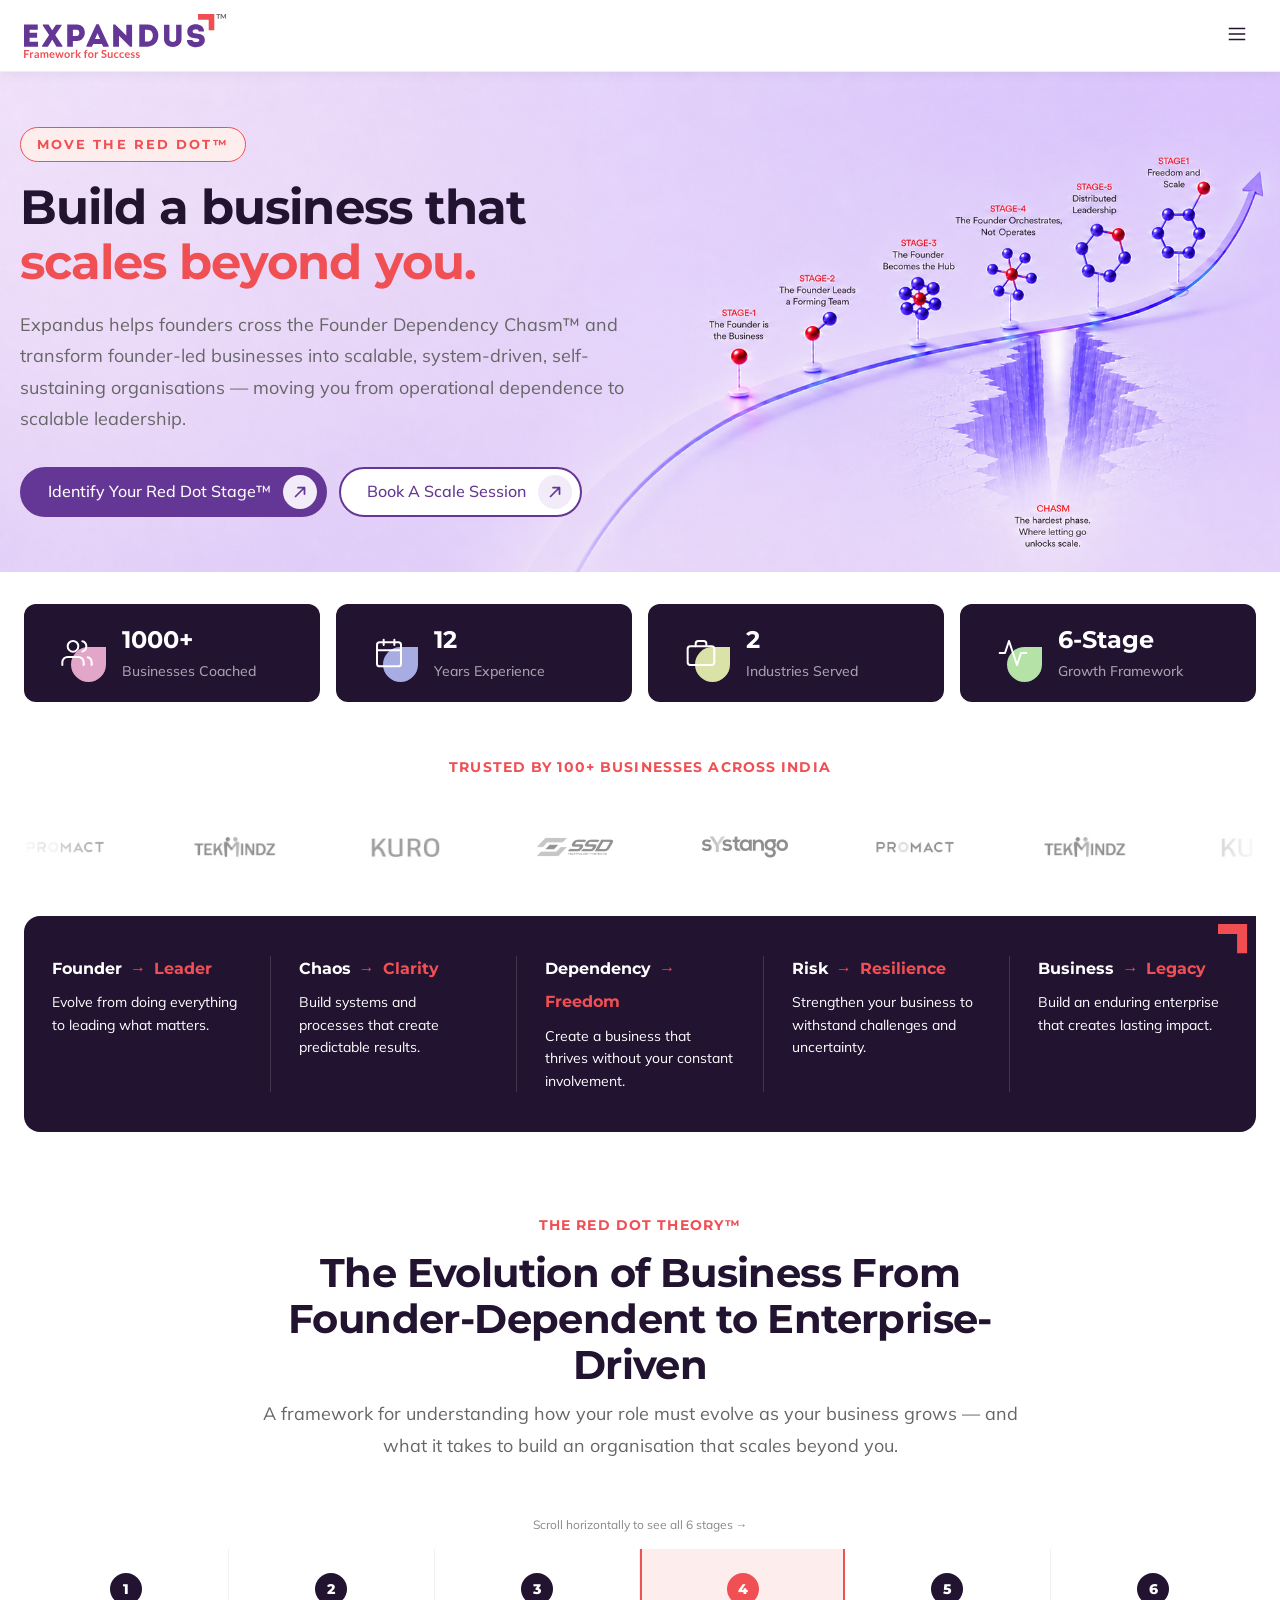
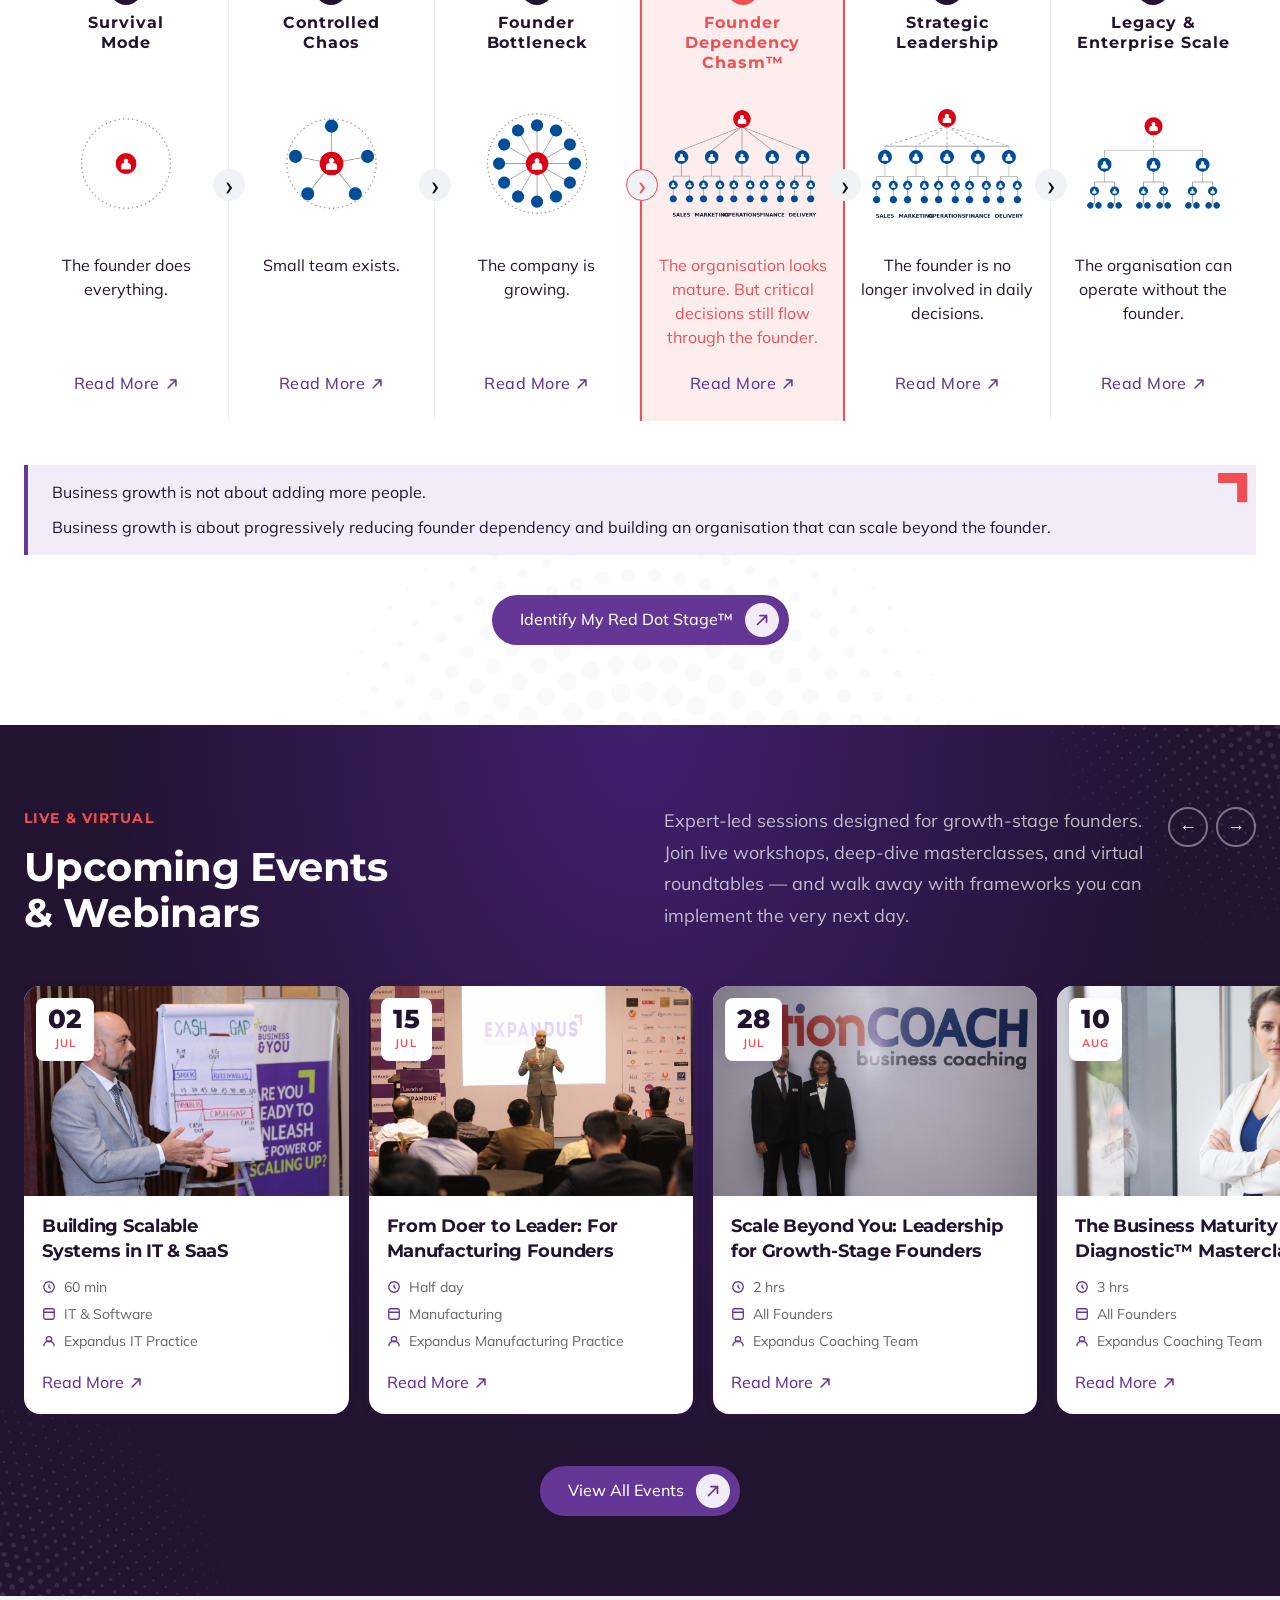
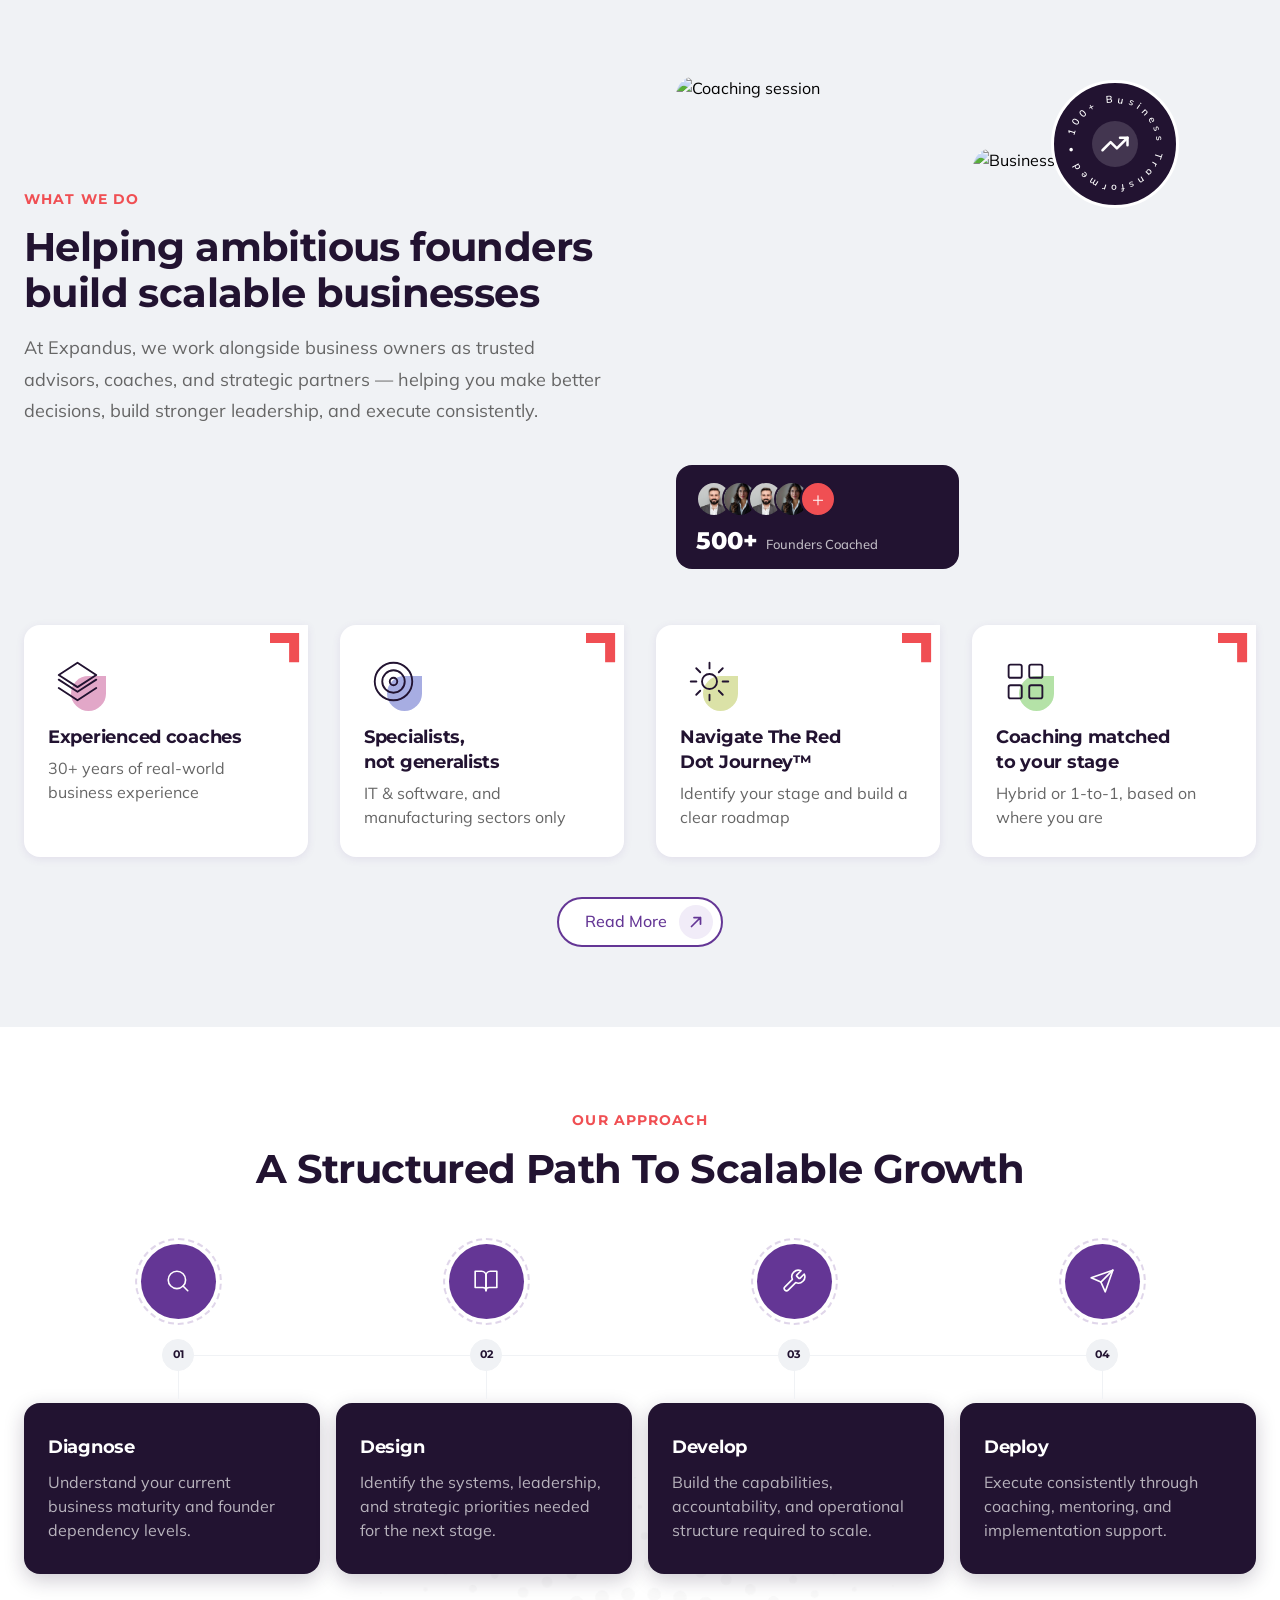
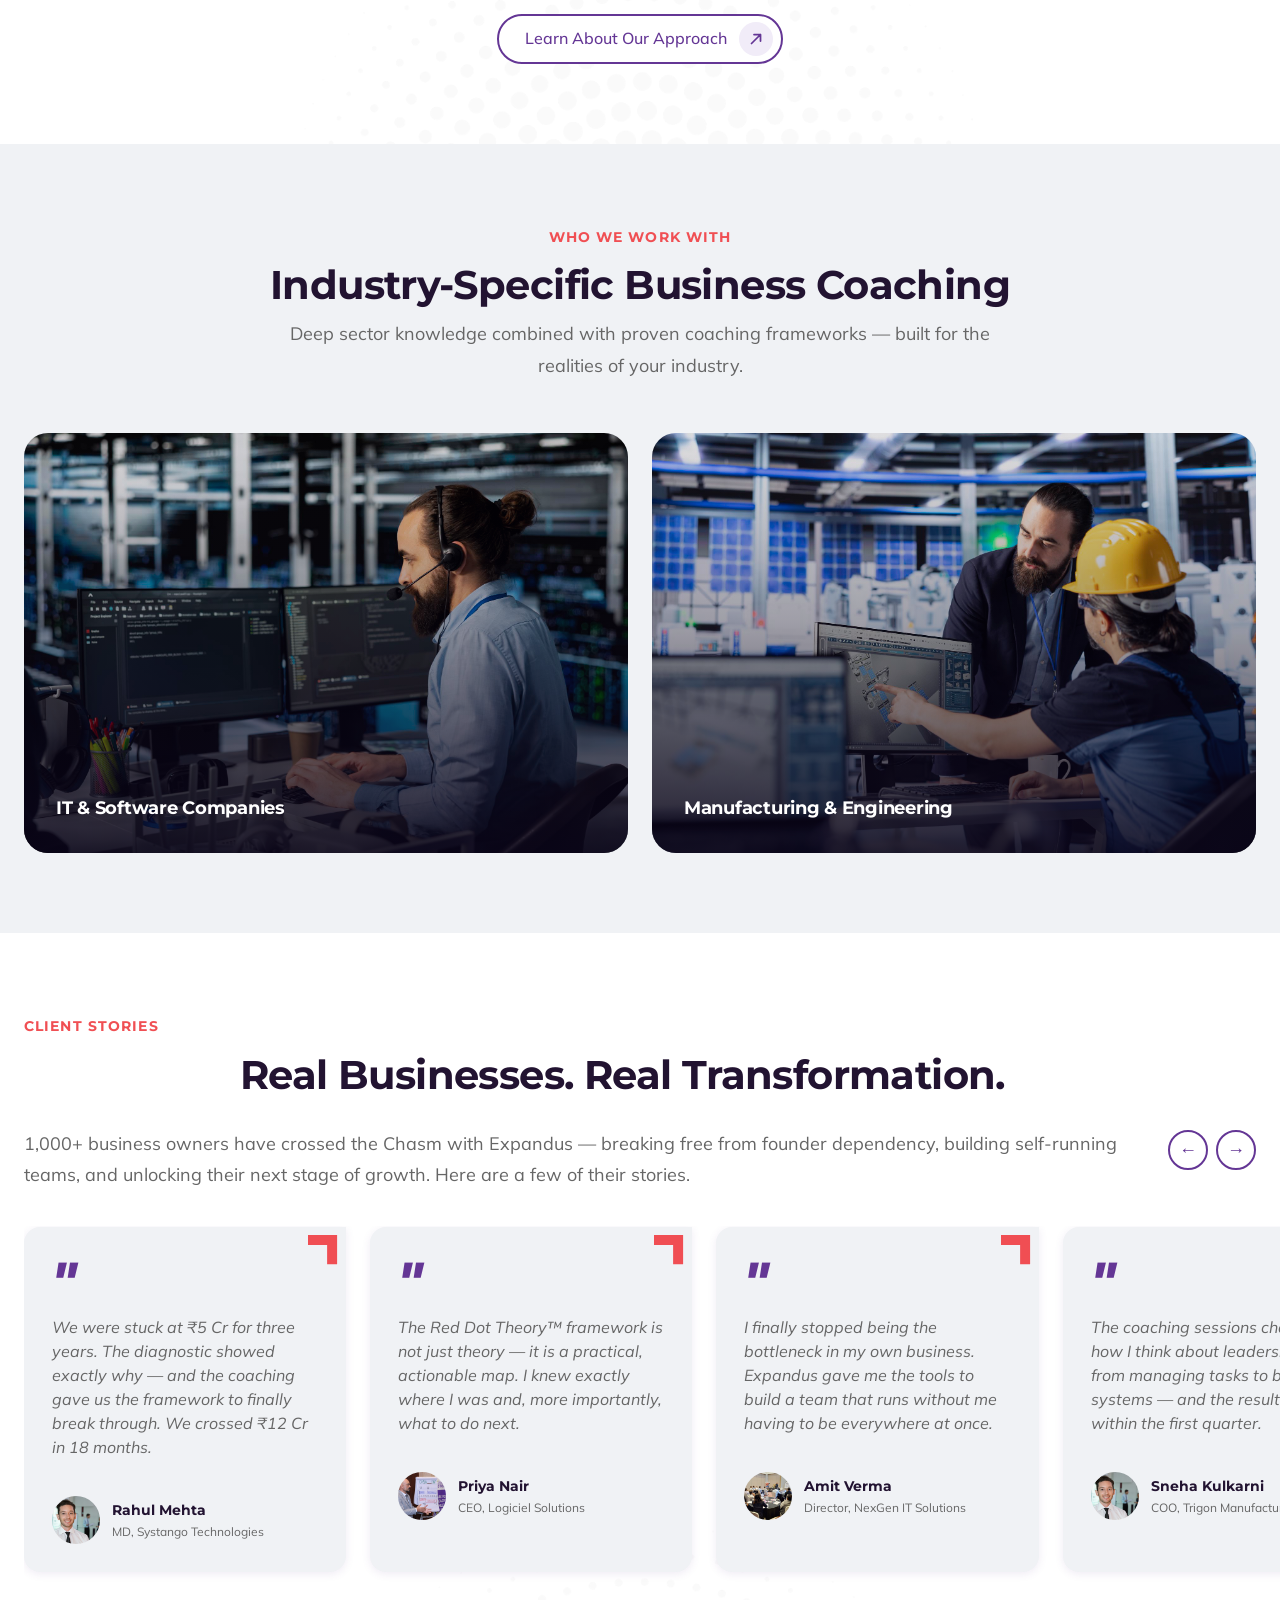
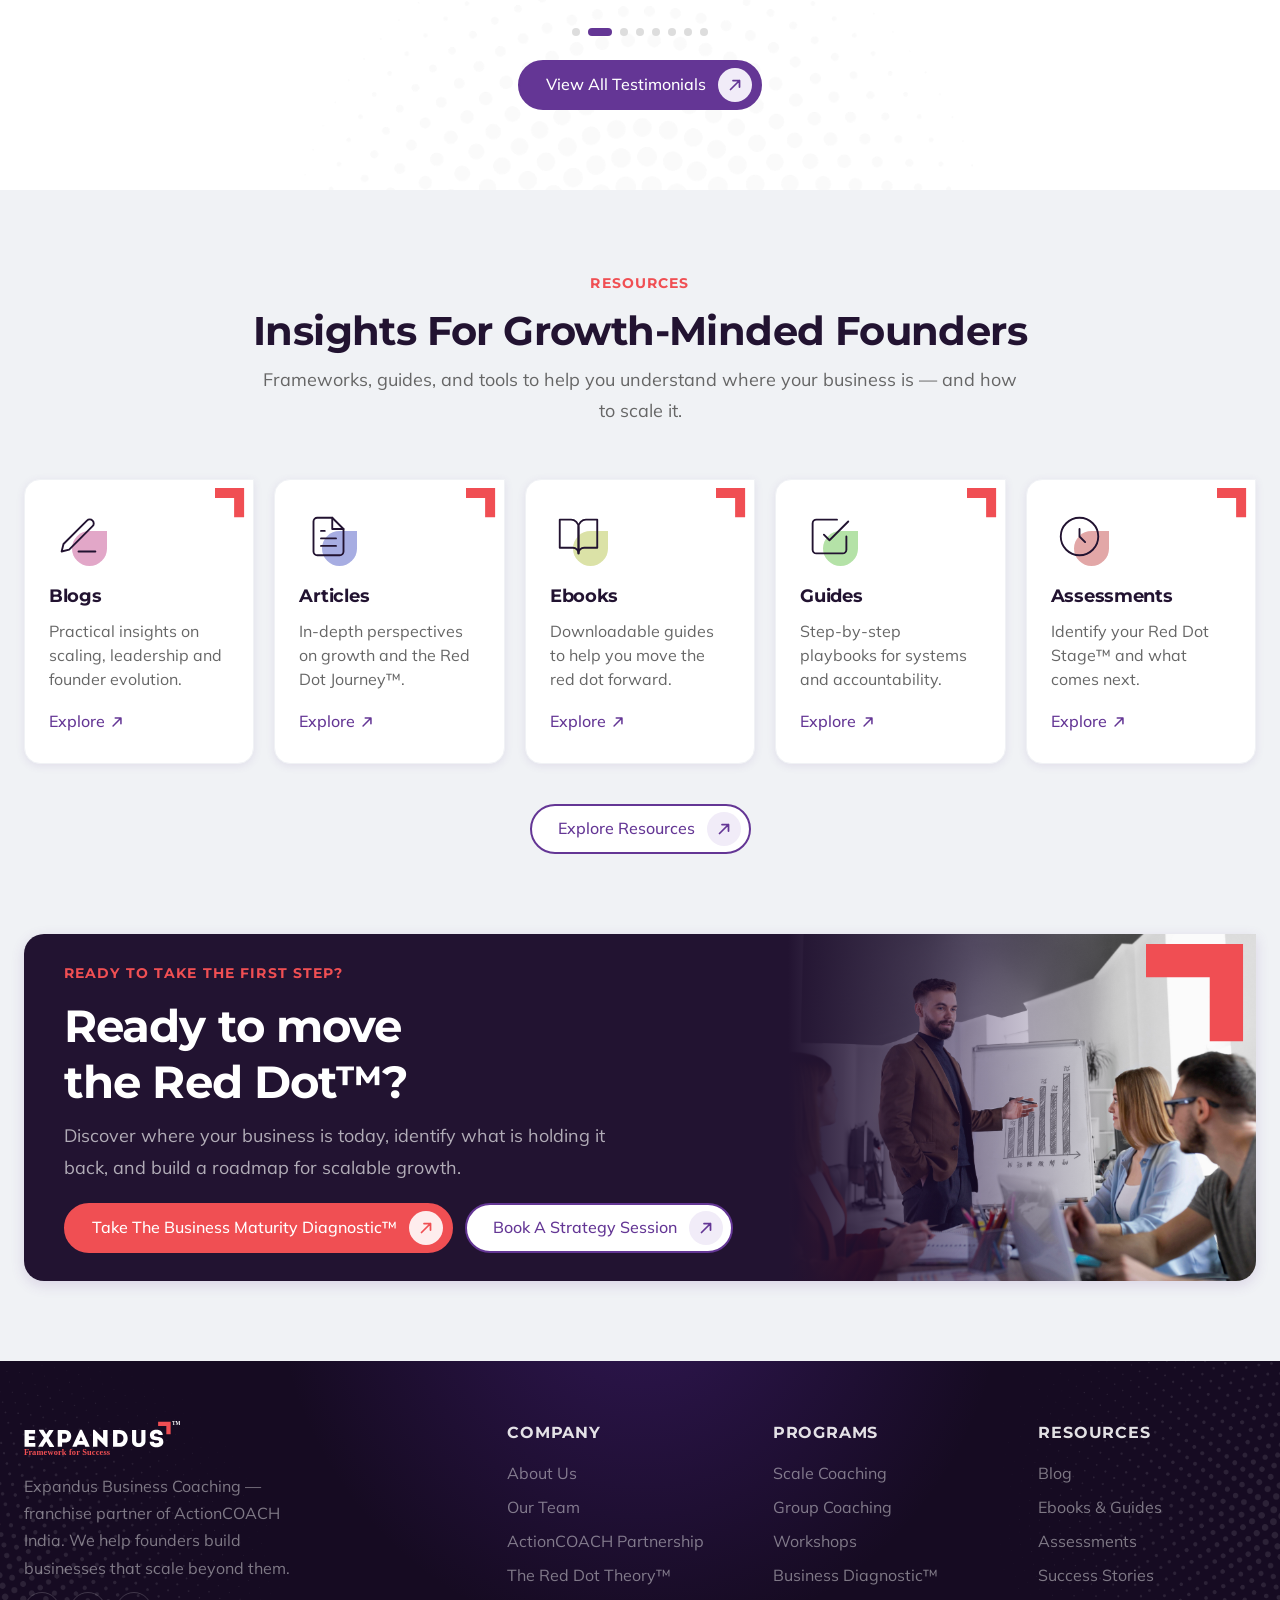
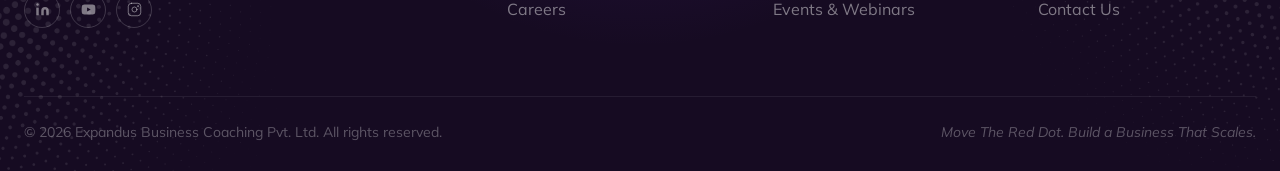
==== commit 5ef097dd: "Add metrics bar below hero on index1 and stage-1 with icon cards - Moved trust metrics out of hero i" ====
--- a/index1.html
+++ b/index1.html
@@ -124,25 +124,6 @@
           <a href="#" class="btn btn--outline-cta">Book A Scale Session <span class="btn__icon"><svg width="16" height="16" viewBox="0 0 16 16" fill="none" xmlns="http://www.w3.org/2000/svg"><path d="M3.5 12.5L12.5 3.5M12.5 3.5H6M12.5 3.5V10" stroke="currentColor" stroke-width="1.75" stroke-linecap="round" stroke-linejoin="round"/></svg></span></a>
         </div>
 
-        <!-- Trust Metrics -->
-        <div class="hero__trust">
-          <div class="hero__trust-item hero__trust-item--sep">
-            <div class="hero__trust-num">1000+</div>
-            <div class="hero__trust-lbl">Founder-Led Businesses</div>
-          </div>
-          <div class="hero__trust-item hero__trust-item--sep">
-            <div class="hero__trust-num">12</div>
-            <div class="hero__trust-lbl">Years</div>
-          </div>
-          <div class="hero__trust-item hero__trust-item--sep">
-            <div class="hero__trust-num">2</div>
-            <div class="hero__trust-lbl">Industries</div>
-          </div>
-          <div class="hero__trust-item">
-            <div class="hero__trust-num">6-Stage</div>
-            <div class="hero__trust-lbl">Framework</div>
-          </div>
-        </div>
       </div>
     </div>
 
@@ -231,6 +212,67 @@
       </div>
       <p class="jchart__caption">The founder moves from the centre of everything to the edge — free to lead, free to grow.</p>
     </div>
+  </div>
+</section>
+
+
+<!-- ════ METRICS BAR ════ -->
+<section class="metrics-bar">
+  <div class="wrap">
+    <ul class="metrics-bar__list">
+
+      <li class="metrics-bar__item">
+        <span class="metrics-bar__icon">
+          <svg viewBox="0 0 24 24" fill="none" stroke="currentColor" stroke-width="1.8" stroke-linecap="round" stroke-linejoin="round">
+            <path d="M17 21v-2a4 4 0 0 0-4-4H5a4 4 0 0 0-4 4v2"/><circle cx="9" cy="7" r="4"/>
+            <path d="M23 21v-2a4 4 0 0 0-3-3.87"/><path d="M16 3.13a4 4 0 0 1 0 7.75"/>
+          </svg>
+        </span>
+        <div class="metrics-bar__text">
+          <strong>1000+</strong>
+          <span>Businesses Coached</span>
+        </div>
+      </li>
+
+      <li class="metrics-bar__item">
+        <span class="metrics-bar__icon">
+          <svg viewBox="0 0 24 24" fill="none" stroke="currentColor" stroke-width="1.8" stroke-linecap="round" stroke-linejoin="round">
+            <rect x="3" y="4" width="18" height="18" rx="2"/><line x1="16" y1="2" x2="16" y2="6"/>
+            <line x1="8" y1="2" x2="8" y2="6"/><line x1="3" y1="10" x2="21" y2="10"/>
+          </svg>
+        </span>
+        <div class="metrics-bar__text">
+          <strong>12</strong>
+          <span>Years Experience</span>
+        </div>
+      </li>
+
+      <li class="metrics-bar__item">
+        <span class="metrics-bar__icon">
+          <svg viewBox="0 0 24 24" fill="none" stroke="currentColor" stroke-width="1.8" stroke-linecap="round" stroke-linejoin="round">
+            <rect x="2" y="7" width="20" height="14" rx="2"/>
+            <path d="M16 7V5a2 2 0 0 0-2-2h-4a2 2 0 0 0-2 2v2"/>
+          </svg>
+        </span>
+        <div class="metrics-bar__text">
+          <strong>2</strong>
+          <span>Industries Served</span>
+        </div>
+      </li>
+
+      <li class="metrics-bar__item">
+        <span class="metrics-bar__icon">
+          <svg viewBox="0 0 24 24" fill="none" stroke="currentColor" stroke-width="1.8" stroke-linecap="round" stroke-linejoin="round">
+            <polyline points="22 12 18 12 15 21 9 3 6 12 2 12"/>
+          </svg>
+        </span>
+        <div class="metrics-bar__text">
+          <strong>6-Stage</strong>
+          <span>Growth Framework</span>
+        </div>
+      </li>
+
+    </ul>
   </div>
 </section>
 
--- a/style.css
+++ b/style.css
@@ -219,7 +219,7 @@
 .grid-4060 .page-hero__img { display:block }
 .grid-3 { display: grid; grid-template-columns: repeat(3, 1fr); gap: var(--space-lg) }
 @media(max-width:768px) {
-  .grid-2, .grid-3, .grid-4060 { grid-template-columns: 1fr }
+  .grid-2, .grid-3, .grid-4060, .grid-6040 { grid-template-columns: 1fr }
 }
 
 /* Flex utilities */
@@ -673,7 +673,7 @@
    10. LOGOS STRIP
 ══════════════════════════════════════ */
 .logos {
-  margin-top:40px; margin-bottom:24px;
+  margin-top:24px; margin-bottom:24px;
   max-width:var(--container-max); margin-left:auto; margin-right:auto;
   padding:0 var(--container-pad); overflow:hidden;
   background:#fff;
@@ -1334,10 +1334,33 @@
 .page-hero__content { margin: 40px 0 }
 .page-hero__img     { display:flex; justify-content:flex-end; align-items:flex-end }
 .page-hero__img img { width:100%; max-width:300px; max-height:300px; object-fit:contain; display:block }
-.page-hero__h1      { max-width:800px; margin-bottom:16px }
+.page-hero__h1      { max-width:800px; margin-bottom:16px; white-space:nowrap }
 .page-hero__h1 span { color:var(--coral) }
 .page-hero__sub     { color:rgba(255,255,255,.72); max-width:620px; margin-bottom:20px }
 .page-hero__desc    { color:#fff; line-height:1.8 }
+
+/* Metrics Bar */
+.metrics-bar                    { background:#fff; padding:32px 0 }
+.metrics-bar__list              { display:flex; align-items:stretch; list-style:none; margin:0; padding:0; gap:16px }
+/* Card */
+.metrics-bar__item              { display:flex; align-items:center; gap:16px; flex:1; padding:20px 24px; background:#221331; border-radius:var(--r-md,12px) }
+/* Icon — matches .wwd__feat-icon blob style, light blob on dark bg */
+.metrics-bar__icon              { --icon-bg-color:rgba(255,255,255,.15); position:relative; width:58px; height:58px; display:flex; align-items:center; justify-content:center; align-self:center; flex-shrink:0; overflow:hidden }
+.metrics-bar__icon::before      { content:''; position:absolute; width:35px; height:35px; background:var(--icon-bg-color); border-radius:24px 0 24px 24px; z-index:1; bottom:0; right:0 }
+.metrics-bar__icon svg          { position:relative; z-index:2; width:32px; height:32px; stroke:#fff; fill:none; stroke-width:1.5; stroke-linecap:round; stroke-linejoin:round }
+.metrics-bar__item:nth-child(1) .metrics-bar__icon { --icon-bg-color:#E2A7C8 }
+.metrics-bar__item:nth-child(2) .metrics-bar__icon { --icon-bg-color:#A7ADE2 }
+.metrics-bar__item:nth-child(3) .metrics-bar__icon { --icon-bg-color:#DBE2A7 }
+.metrics-bar__item:nth-child(4) .metrics-bar__icon { --icon-bg-color:#B4E2A7 }
+/* Typography */
+.metrics-bar__text              { display:flex; flex-direction:column; gap:4px }
+.metrics-bar__text strong       { font-family:var(--font-h); font-size:var(--text-h5); line-height:var(--lh-h5); font-weight:700; color:#fff }
+.metrics-bar__text span         { font-size:var(--text-body); line-height:var(--lh-body); font-weight:500; color:rgba(255,255,255,.6) }
+
+@media(max-width:640px) {
+  .metrics-bar__list  { flex-wrap:wrap }
+  .metrics-bar__item  { flex:1 1 calc(50% - 8px) }
+}
 
 /* Breadcrumb — page trail navigation */
 .breadcrumb         { display:flex; align-items:center; gap:6px; flex-wrap:wrap }
@@ -1404,8 +1427,8 @@
 .acc-card__index       { font-family:var(--font-h); font-size:13px; font-weight:700; color:var(--gray-400); flex-shrink:0 }
 @media(max-width:768px) {
   .acc-grid            { flex-direction:column; min-height:auto }
-  .acc-card            { flex:none }
-  .acc-card__body      { opacity:1; pointer-events:auto }
+  .acc-card            { flex:none; min-height:auto }
+  .acc-card__body      { max-height:none !important; opacity:1; pointer-events:auto; padding:16px 28px 20px !important; overflow:visible }
 }
 
 /* Big question — centred dramatic question section */
@@ -1457,10 +1480,15 @@
 }
 @media(max-width:768px) {
   .page-hero__layout { grid-template-columns:1fr }
-  .page-hero__img { justify-content:center; margin-top:8px }
-  .page-hero__img img { max-width:100% }
+  .page-hero__img { display:none }
   .step-grid,.choice-grid { grid-template-columns:1fr }
   .page-hero__h1 { font-size:var(--text-h2) }
+  .stage-req__hd { grid-template-columns:1fr; gap:16px; margin-bottom:32px }
+  .big-question--split { grid-template-columns:1fr; gap:24px }
+  .sec--dark .wwd__content,
+  .grid-4060 .wwd__content,
+  .grid-6040 .wwd__content { text-align:left }
+  .role-list--wrap li { flex:0 0 auto; max-width:calc(50% - 6px) }
 }
 @media(max-width:480px) {
   .page-hero { padding:28px 0 0 }
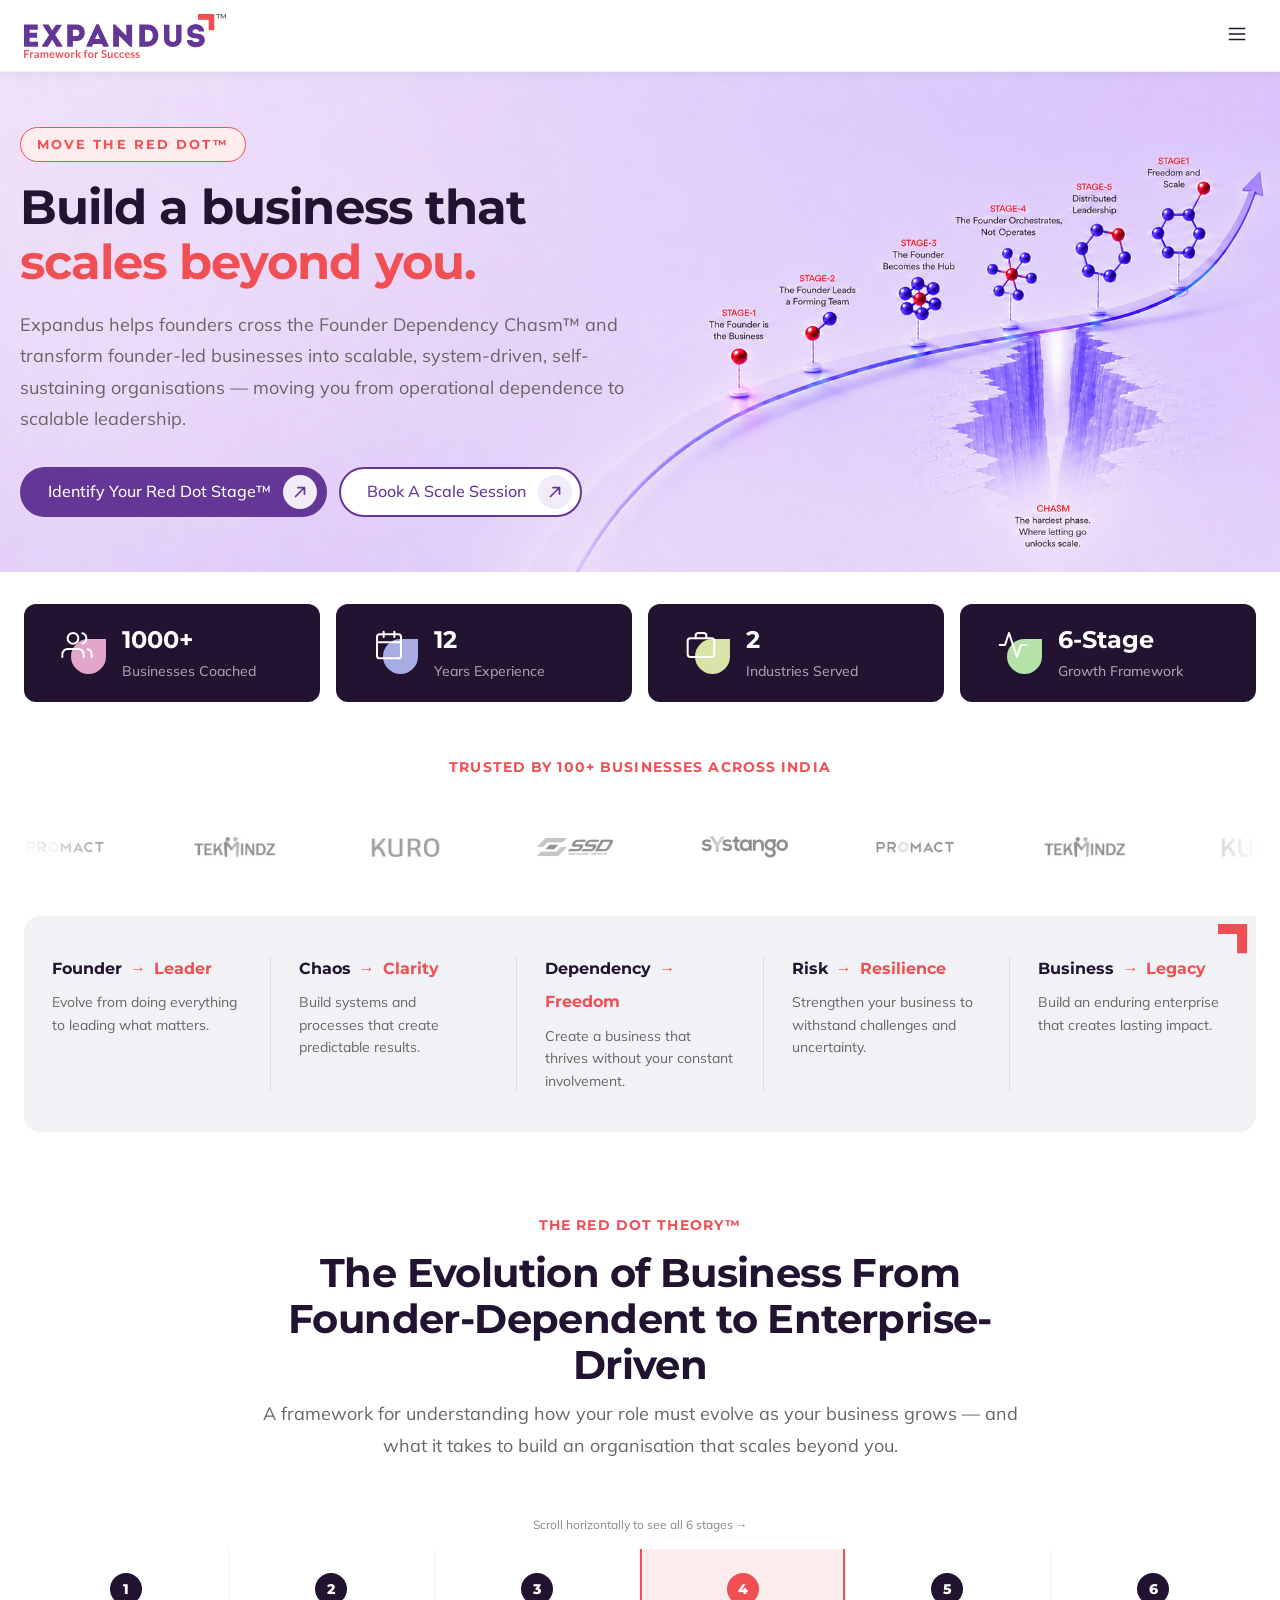
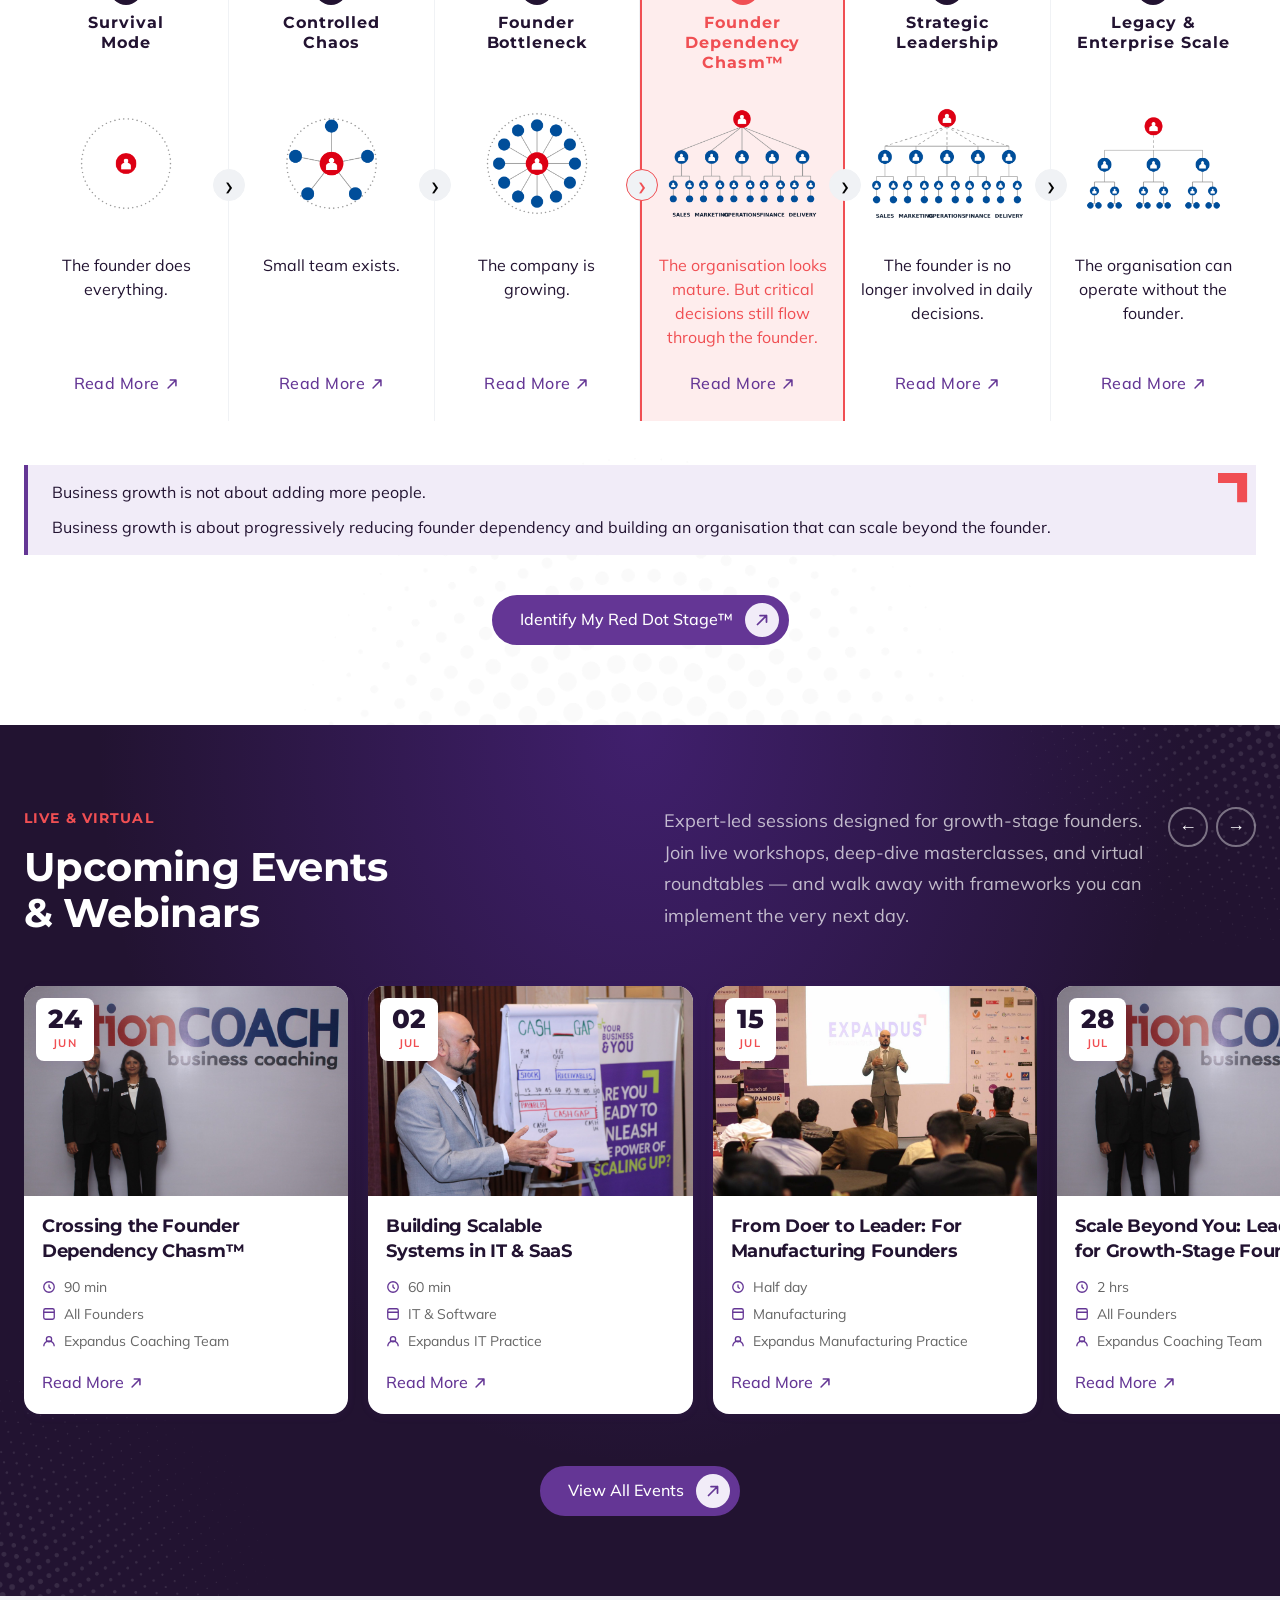
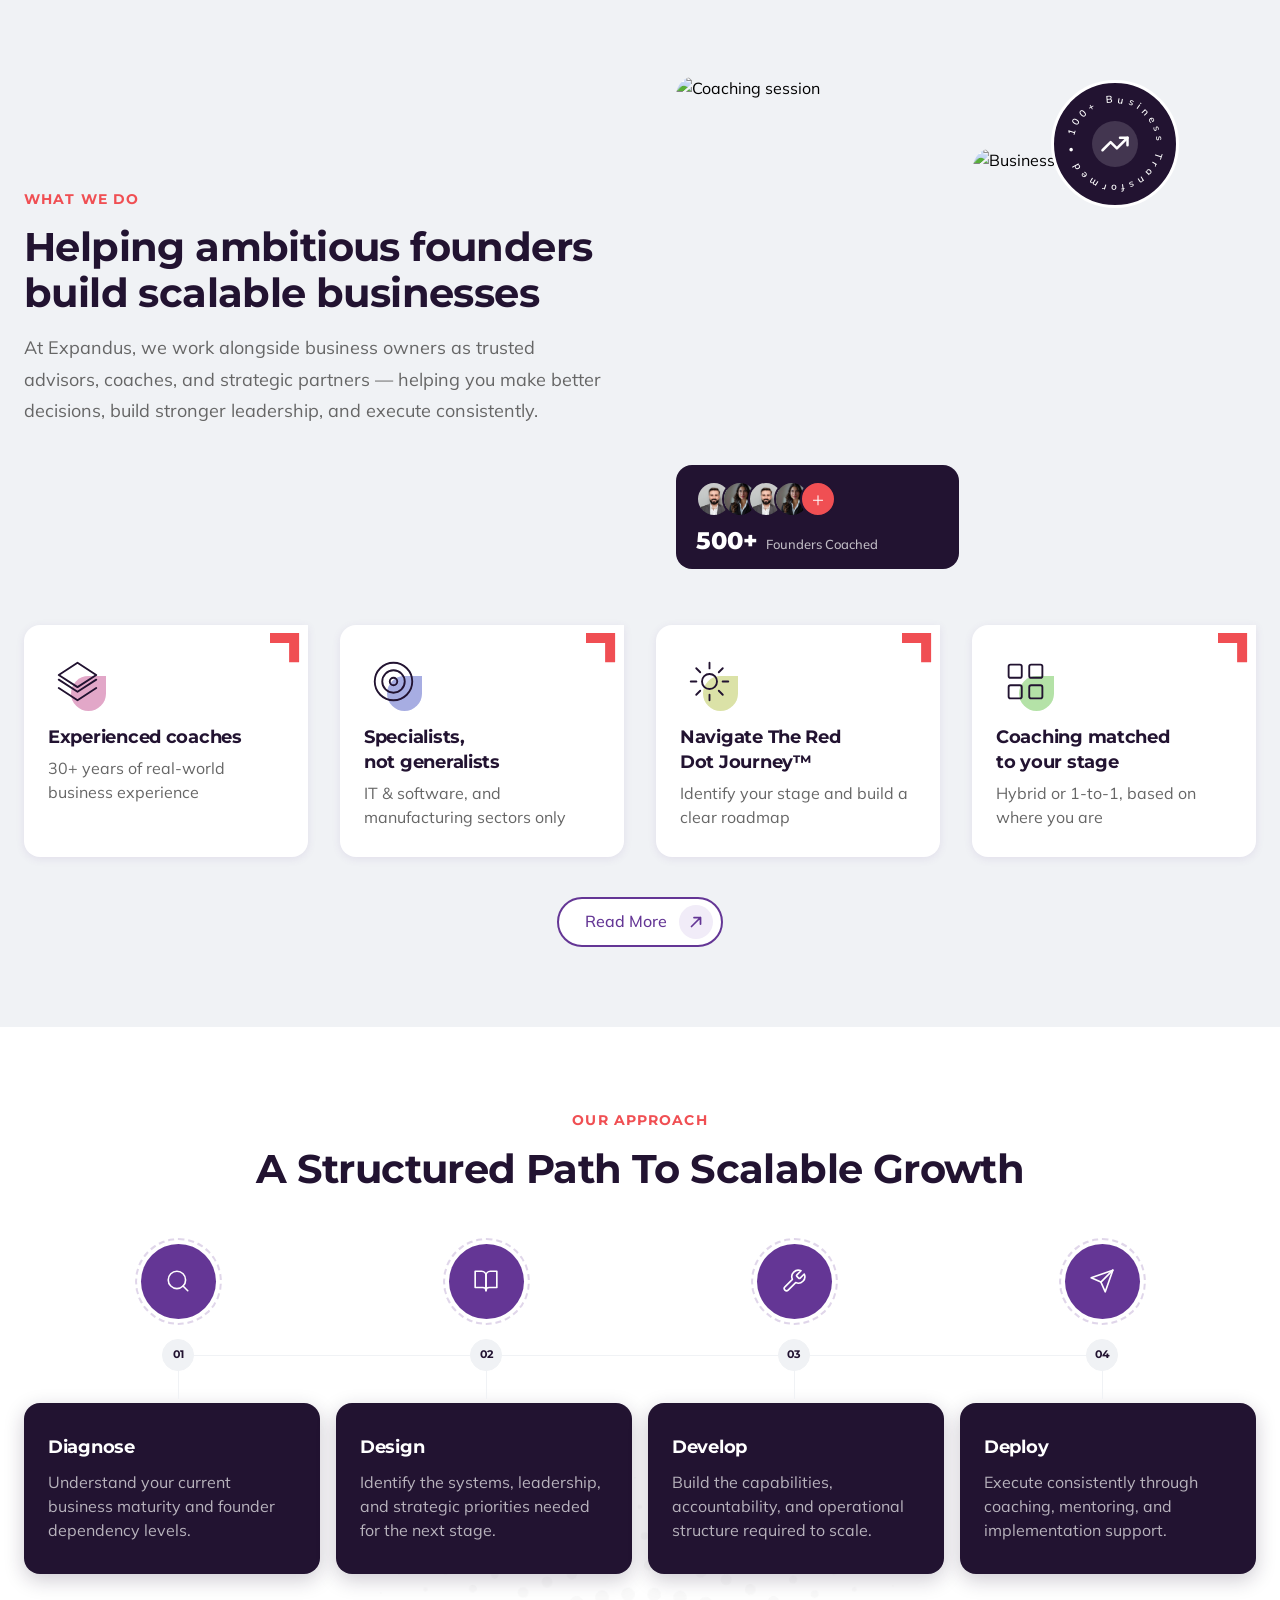
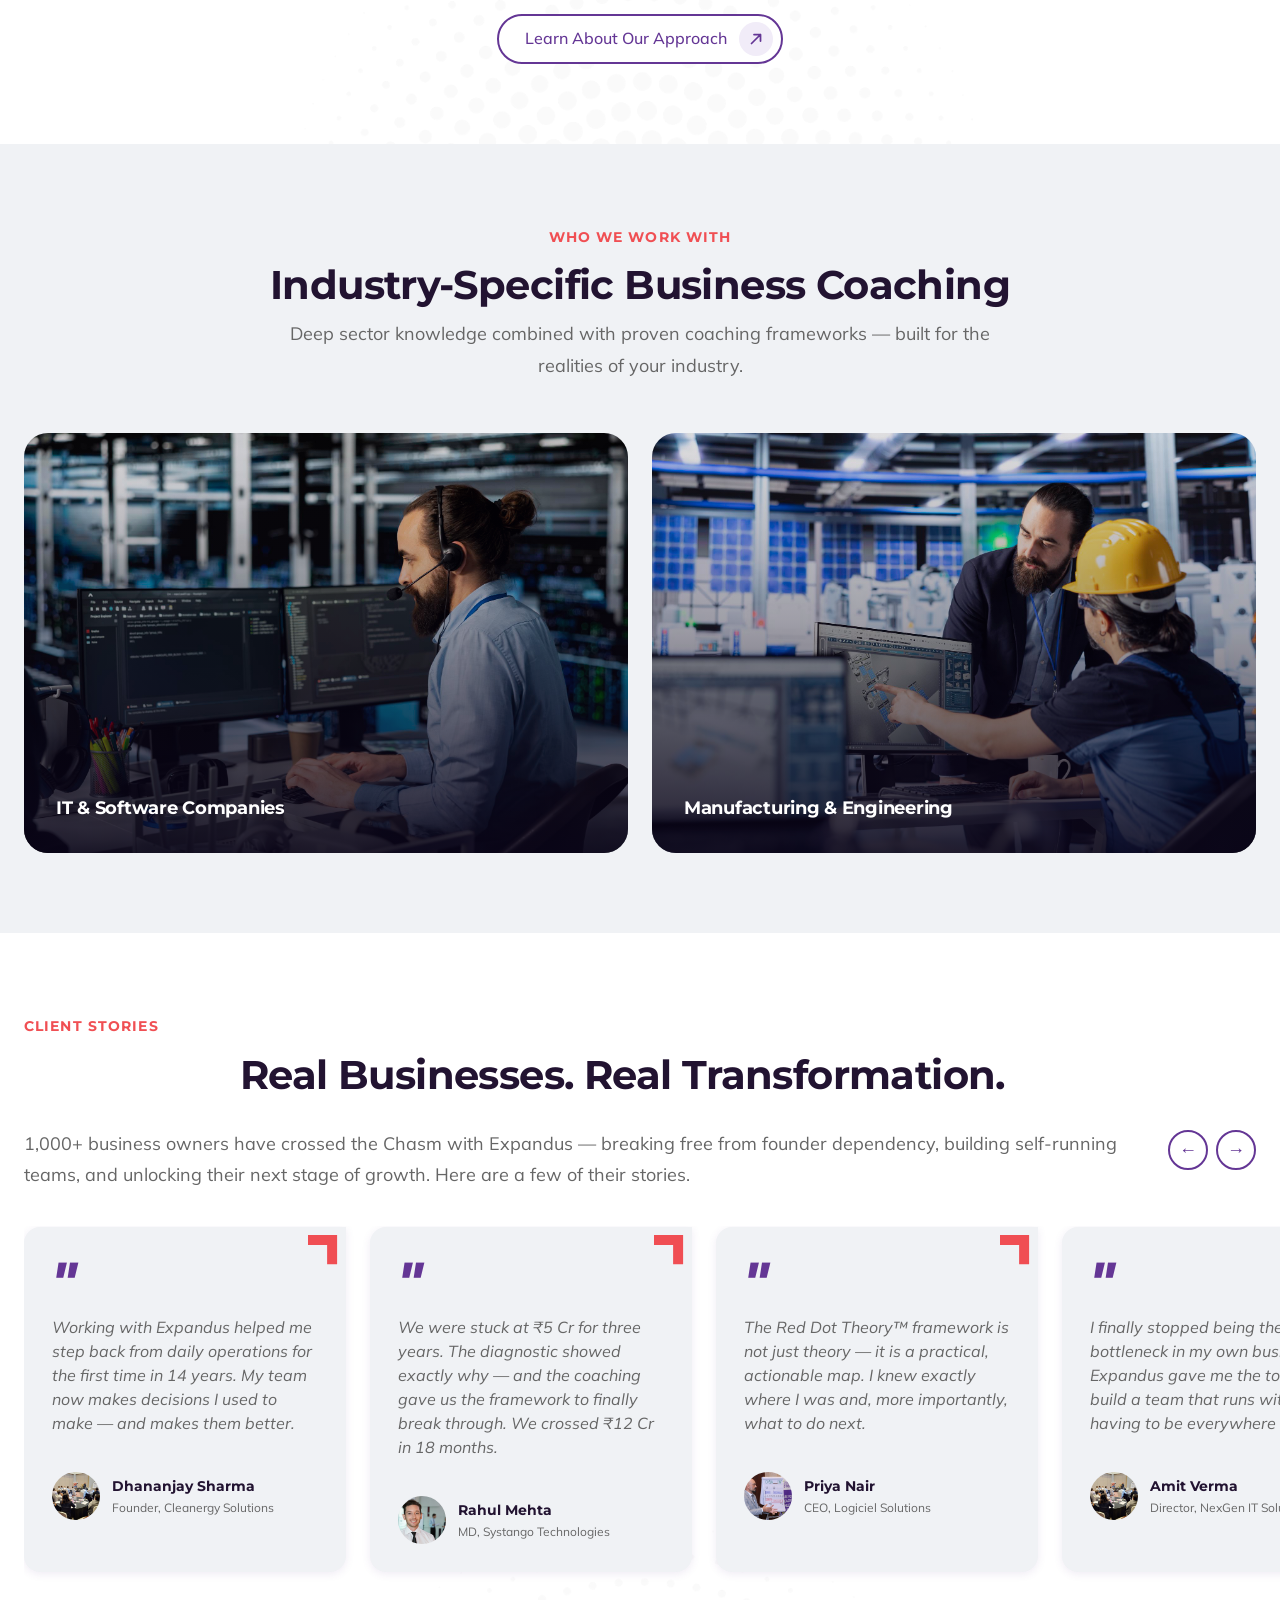
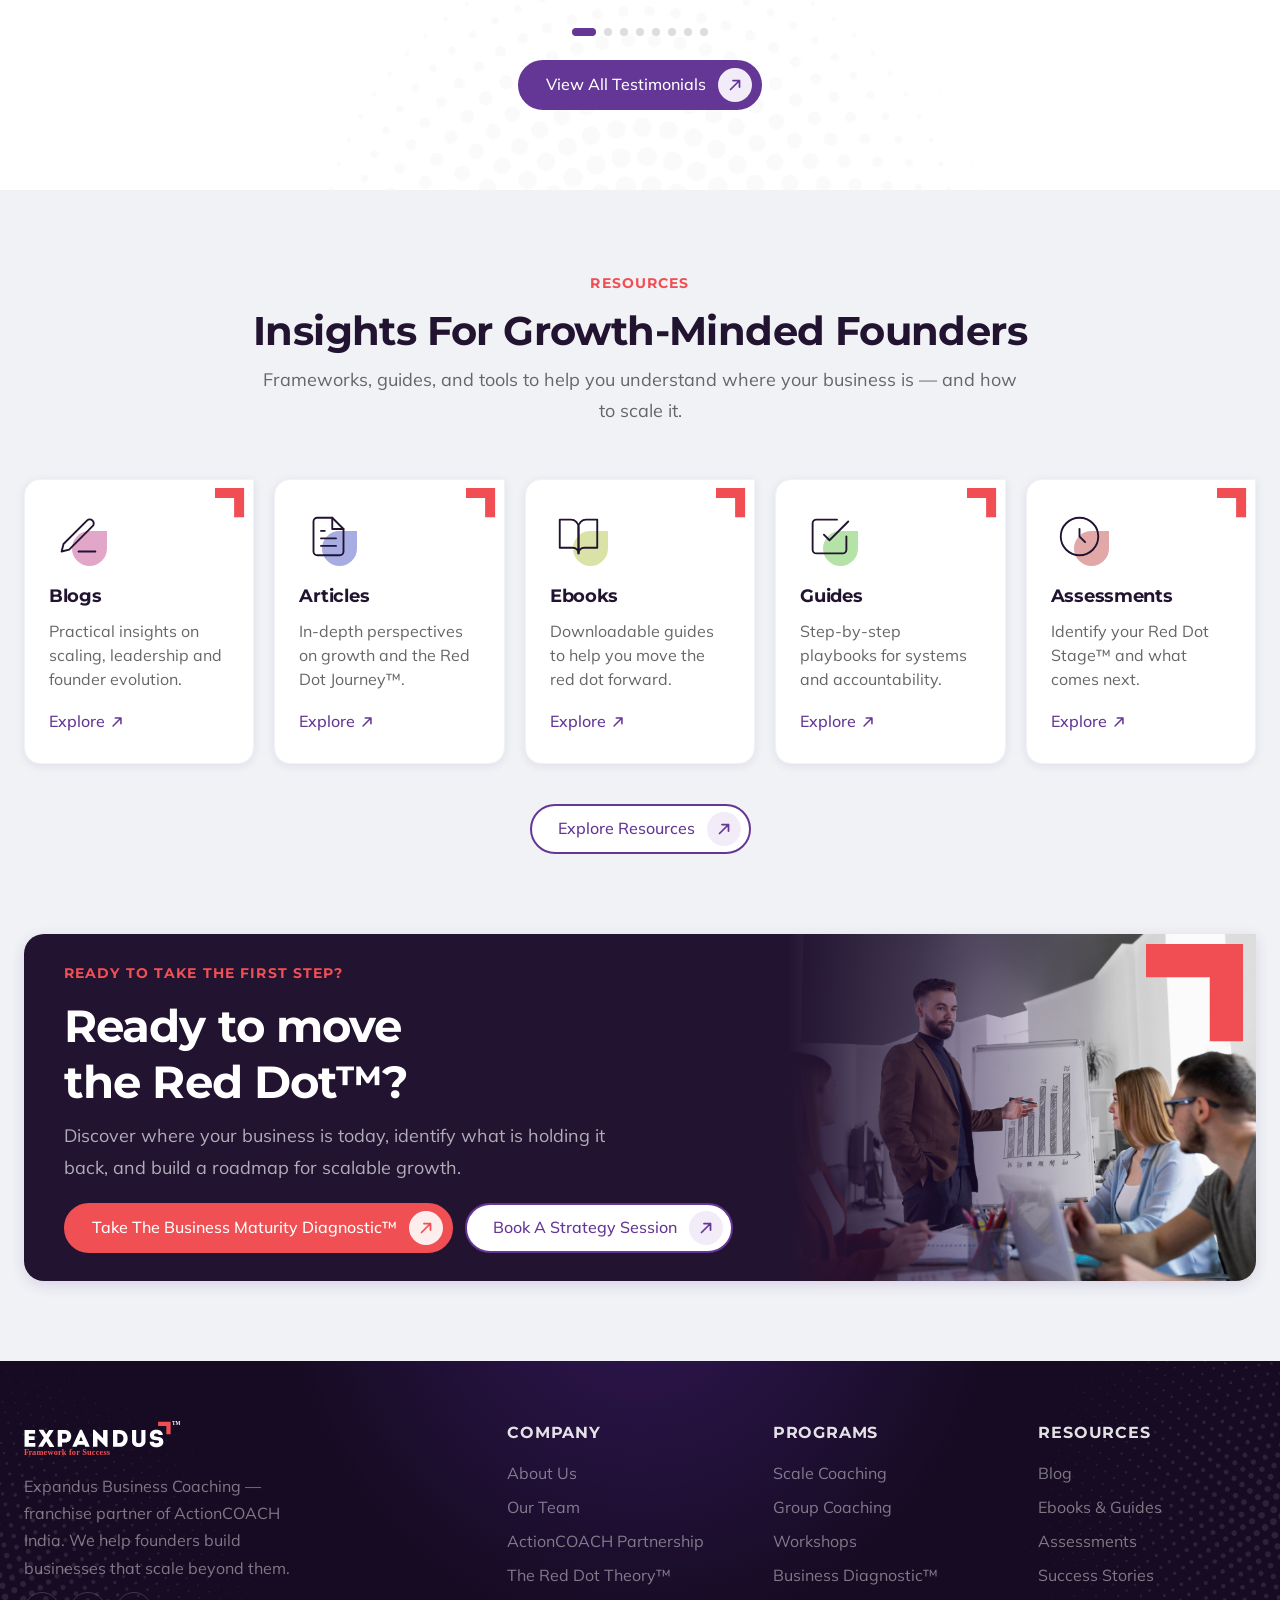
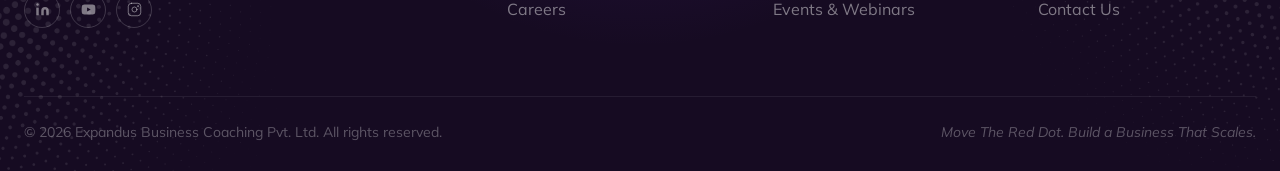
==== commit 242433bd: "Update tstrip section to light theme and icard link color fix - Change tstrip background from dark p" ====
--- a/index1.html
+++ b/index1.html
@@ -310,27 +310,27 @@
   <div class="tstrip__inner">
     <div class="tstrip__item">
       <div class="tstrip__heading"><span class="tstrip__from">Founder</span><span class="tstrip__arrow">→</span><span class="tstrip__to">Leader</span></div>
-      <p class="tstrip__desc text-sm text-white">Evolve from doing everything to leading what matters.</p>
+      <p class="tstrip__desc text-sm text-muted">Evolve from doing everything to leading what matters.</p>
     </div>
     <div class="tstrip__div"></div>
     <div class="tstrip__item">
       <div class="tstrip__heading"><span class="tstrip__from">Chaos</span><span class="tstrip__arrow">→</span><span class="tstrip__to">Clarity</span></div>
-      <p class="tstrip__desc text-sm text-white">Build systems and processes that create predictable results.</p>
+      <p class="tstrip__desc text-sm text-muted">Build systems and processes that create predictable results.</p>
     </div>
     <div class="tstrip__div"></div>
     <div class="tstrip__item">
       <div class="tstrip__heading"><span class="tstrip__from">Dependency</span><span class="tstrip__arrow">→</span><span class="tstrip__to">Freedom</span></div>
-      <p class="tstrip__desc text-sm text-white">Create a business that thrives without your constant involvement.</p>
+      <p class="tstrip__desc text-sm text-muted">Create a business that thrives without your constant involvement.</p>
     </div>
     <div class="tstrip__div"></div>
     <div class="tstrip__item">
       <div class="tstrip__heading"><span class="tstrip__from">Risk</span><span class="tstrip__arrow">→</span><span class="tstrip__to">Resilience</span></div>
-      <p class="tstrip__desc text-sm text-white">Strengthen your business to withstand challenges and uncertainty.</p>
+      <p class="tstrip__desc text-sm text-muted">Strengthen your business to withstand challenges and uncertainty.</p>
     </div>
     <div class="tstrip__div"></div>
     <div class="tstrip__item">
       <div class="tstrip__heading"><span class="tstrip__from">Business</span><span class="tstrip__arrow">→</span><span class="tstrip__to">Legacy</span></div>
-      <p class="tstrip__desc text-sm text-white">Build an enduring enterprise that creates lasting impact.</p>
+      <p class="tstrip__desc text-sm text-muted">Build an enduring enterprise that creates lasting impact.</p>
     </div>
   </div>
 </div>
--- a/style.css
+++ b/style.css
@@ -716,11 +716,11 @@
   background:url('img/shape.svg') top right / 100% 100% no-repeat;
   pointer-events:none;
 }
-.tstrip__inner { display:flex; align-items:stretch; max-width:100%; margin:0; padding:40px 0; background:var(--plum); border-radius:var(--radius-lg) 0 var(--radius-lg) var(--radius-lg); position:relative }
+.tstrip__inner { display:flex; align-items:stretch; max-width:100%; margin:0; padding:40px 0; background:var(--gray-50); border-radius:var(--radius-lg) 0 var(--radius-lg) var(--radius-lg); position:relative }
 .tstrip__item  { flex:1; padding:0 28px }
-.tstrip__div   { width:1px; background:rgba(255,255,255,.15); flex-shrink:0 }
+.tstrip__div   { width:1px; background:#DDDDDD; flex-shrink:0 }
 .tstrip__heading { display:flex; align-items:center; gap:8px; margin-bottom:10px; flex-wrap:wrap }
-.tstrip__from  { font-family:var(--font-h); font-size:16px; font-weight:700; color:#fff }
+.tstrip__from  { font-family:var(--font-h); font-size:16px; font-weight:700; color:var(--plum) }
 .tstrip__arrow { color:var(--coral); font-size:16px; font-weight:700 }
 .tstrip__to    { font-family:var(--font-h); font-size:16px; font-weight:700; color:var(--coral) }
 .tstrip__desc  { line-height:1.6; margin:0 }
@@ -1021,7 +1021,10 @@
 .icard__hover   { overflow:hidden; max-height:0; opacity:0; transition:max-height 0.4s ease,opacity 0.3s ease }
 .icard:hover .icard__hover { max-height:160px; opacity:1 }
 .icard__hover p { color:rgba(255,255,255,0.82); line-height:1.7; margin:0 0 16px }
-.icard__link    { }
+.icard__link    { color: #fff }
+.icard__link:hover { color: rgba(255,255,255,0.75) }
+.icard__hover .link-arrow { color: #fff }
+.icard__hover .link-arrow:hover { color: rgba(255,255,255,0.75) }
 
 /* ══════════════════════════════════════
    18. SUCCESS STORIES / TESTIMONIALS
@@ -1158,7 +1161,7 @@
   .stats__div{display:none}
   .stats__inner{gap:28px}
   .tstrip__inner{flex-direction:column;gap:0;padding:0 20px}
-  .tstrip__item{padding:16px 0;border-bottom:1px solid rgba(255,255,255,.1)}
+  .tstrip__item{padding:16px 0;border-bottom:1px solid #DDDDDD}
   .tstrip__item:last-child{border-bottom:none}
   .tstrip__div{display:none}
   .hero__grid{padding:40px 20px}
@@ -1341,11 +1344,11 @@
 
 /* Metrics Bar */
 .metrics-bar                    { background:#fff; padding:32px 0 }
-.metrics-bar__list              { display:flex; align-items:stretch; list-style:none; margin:0; padding:0; gap:16px }
+.metrics-bar__list              { display:flex; align-items:center; list-style:none; margin:0; padding:0; gap:16px }
 /* Card */
 .metrics-bar__item              { display:flex; align-items:center; gap:16px; flex:1; padding:20px 24px; background:#221331; border-radius:var(--r-md,12px) }
 /* Icon — matches .wwd__feat-icon blob style, light blob on dark bg */
-.metrics-bar__icon              { --icon-bg-color:rgba(255,255,255,.15); position:relative; width:58px; height:58px; display:flex; align-items:center; justify-content:center; align-self:center; flex-shrink:0; overflow:hidden }
+.metrics-bar__icon              { --icon-bg-color:rgba(255,255,255,.15); position:relative; top:-8px; width:58px; height:58px; display:flex; align-items:center; justify-content:center; align-self:center; flex-shrink:0; overflow:hidden }
 .metrics-bar__icon::before      { content:''; position:absolute; width:35px; height:35px; background:var(--icon-bg-color); border-radius:24px 0 24px 24px; z-index:1; bottom:0; right:0 }
 .metrics-bar__icon svg          { position:relative; z-index:2; width:32px; height:32px; stroke:#fff; fill:none; stroke-width:1.5; stroke-linecap:round; stroke-linejoin:round }
 .metrics-bar__item:nth-child(1) .metrics-bar__icon { --icon-bg-color:#E2A7C8 }
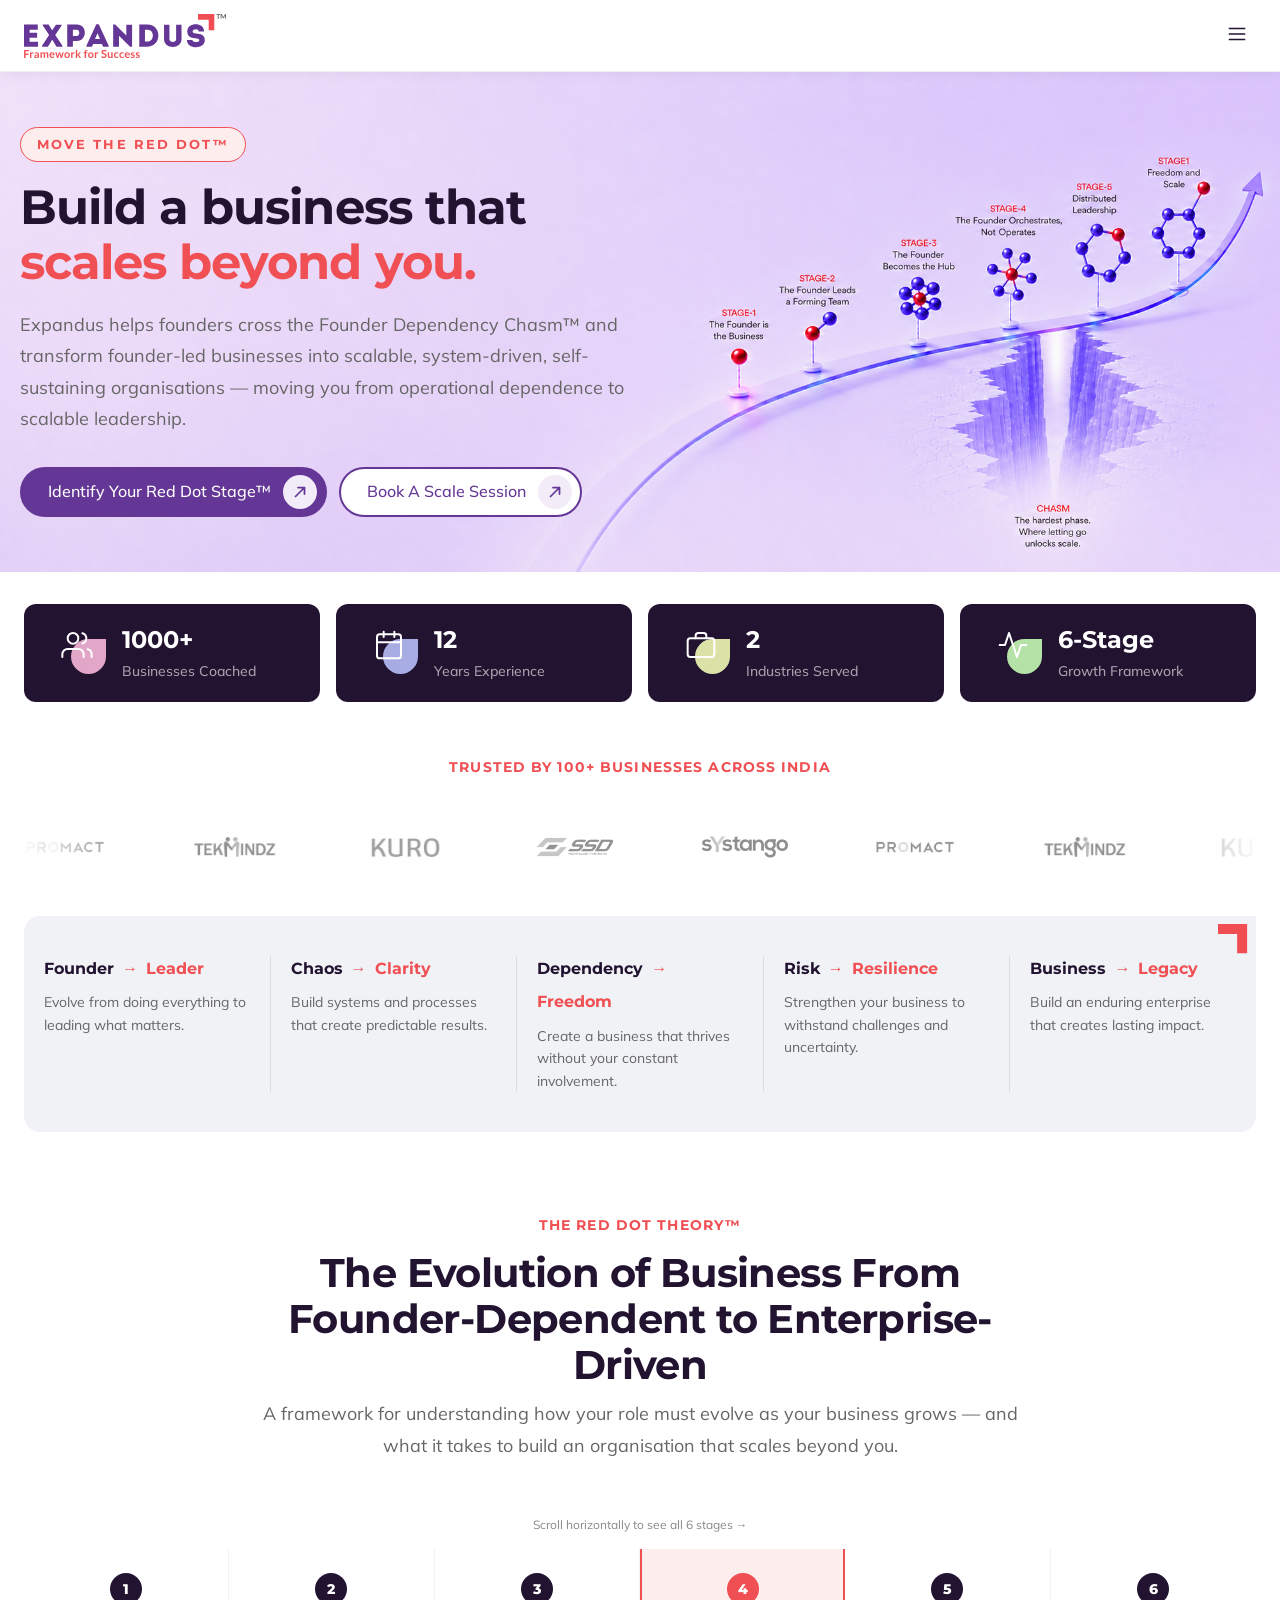
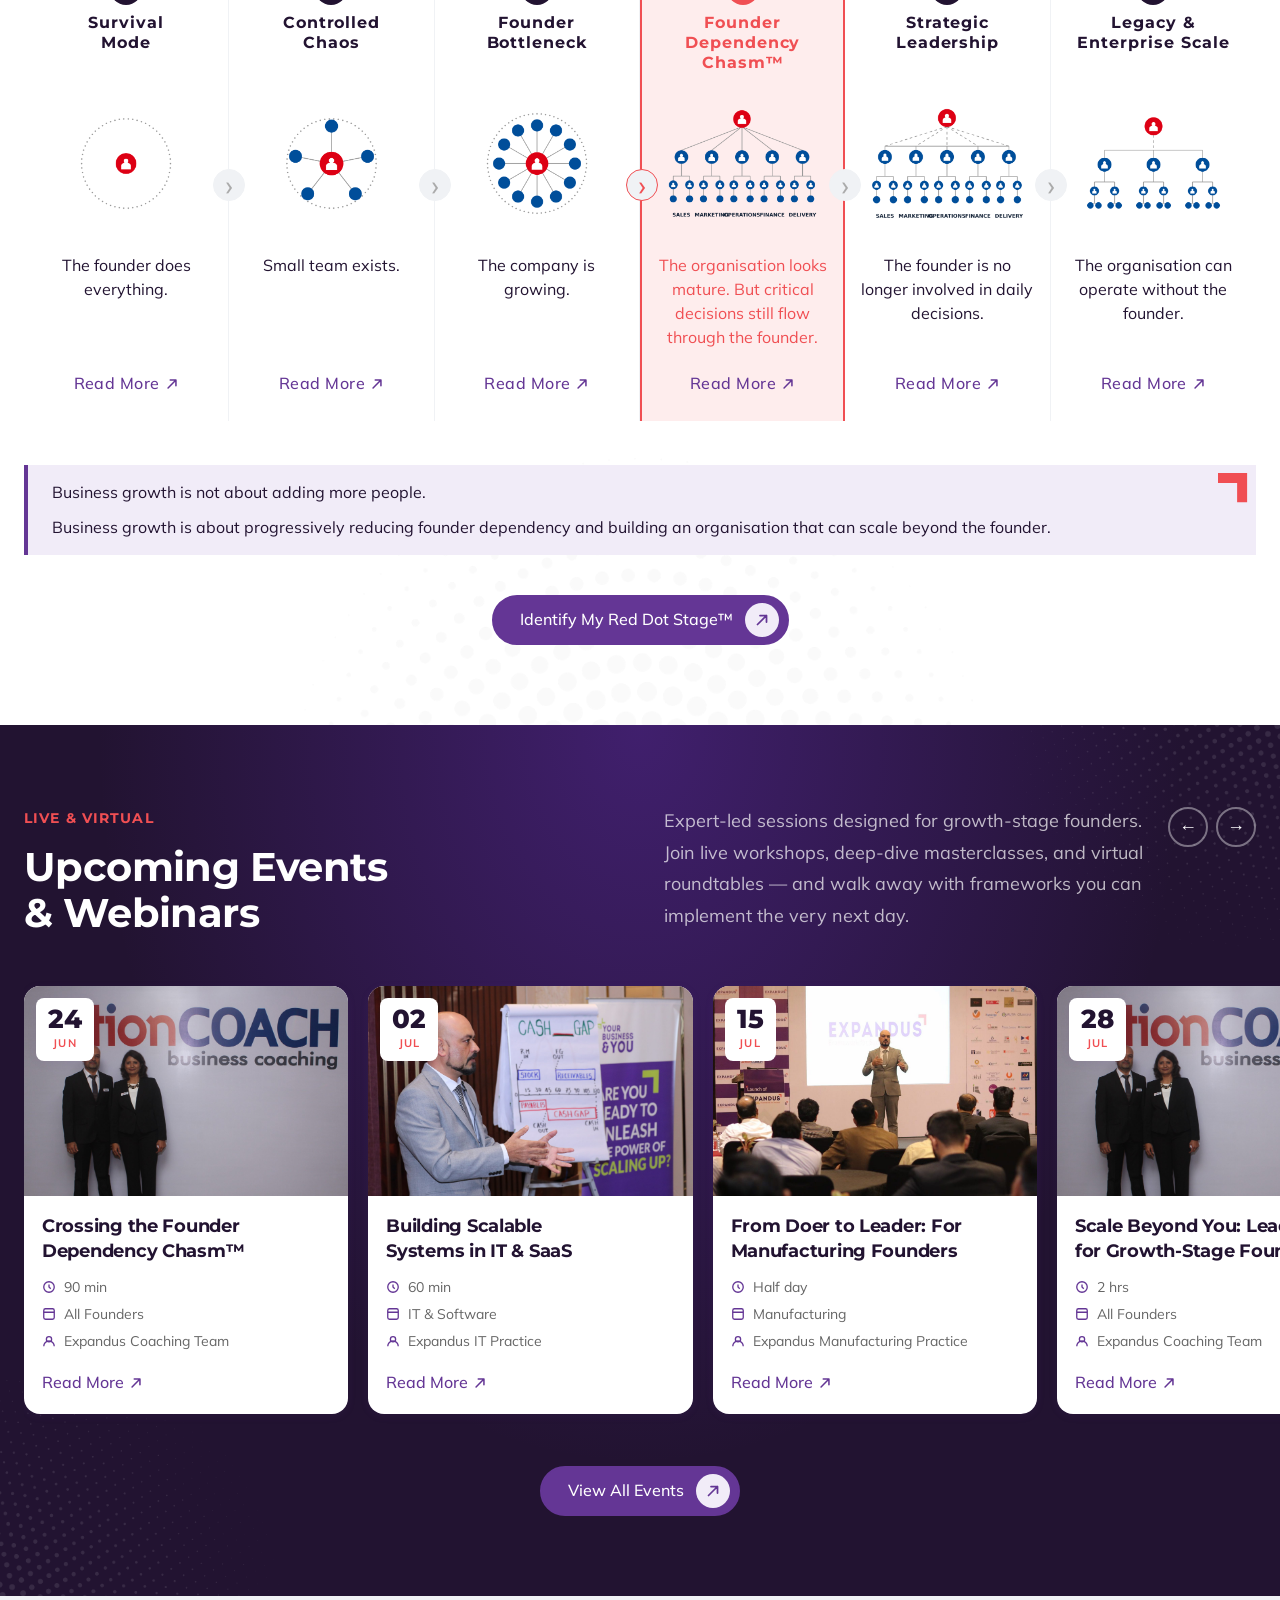
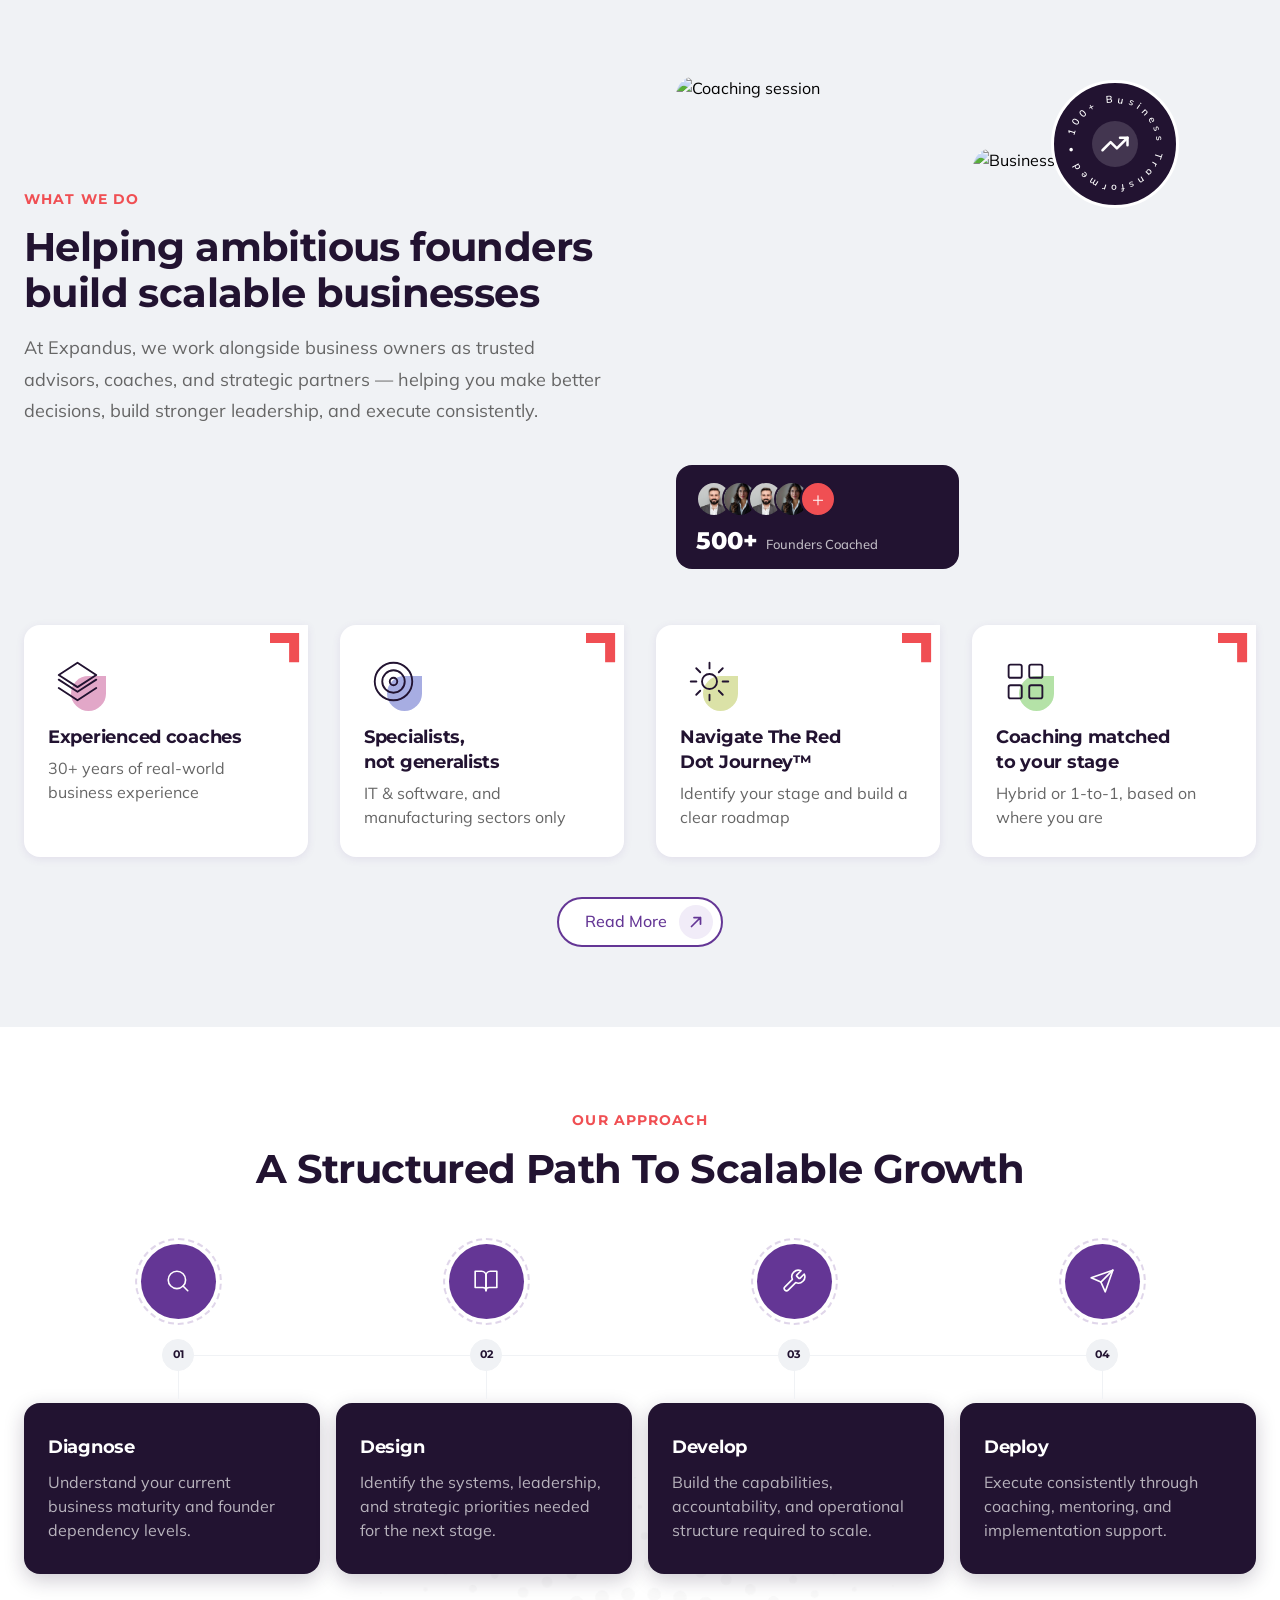
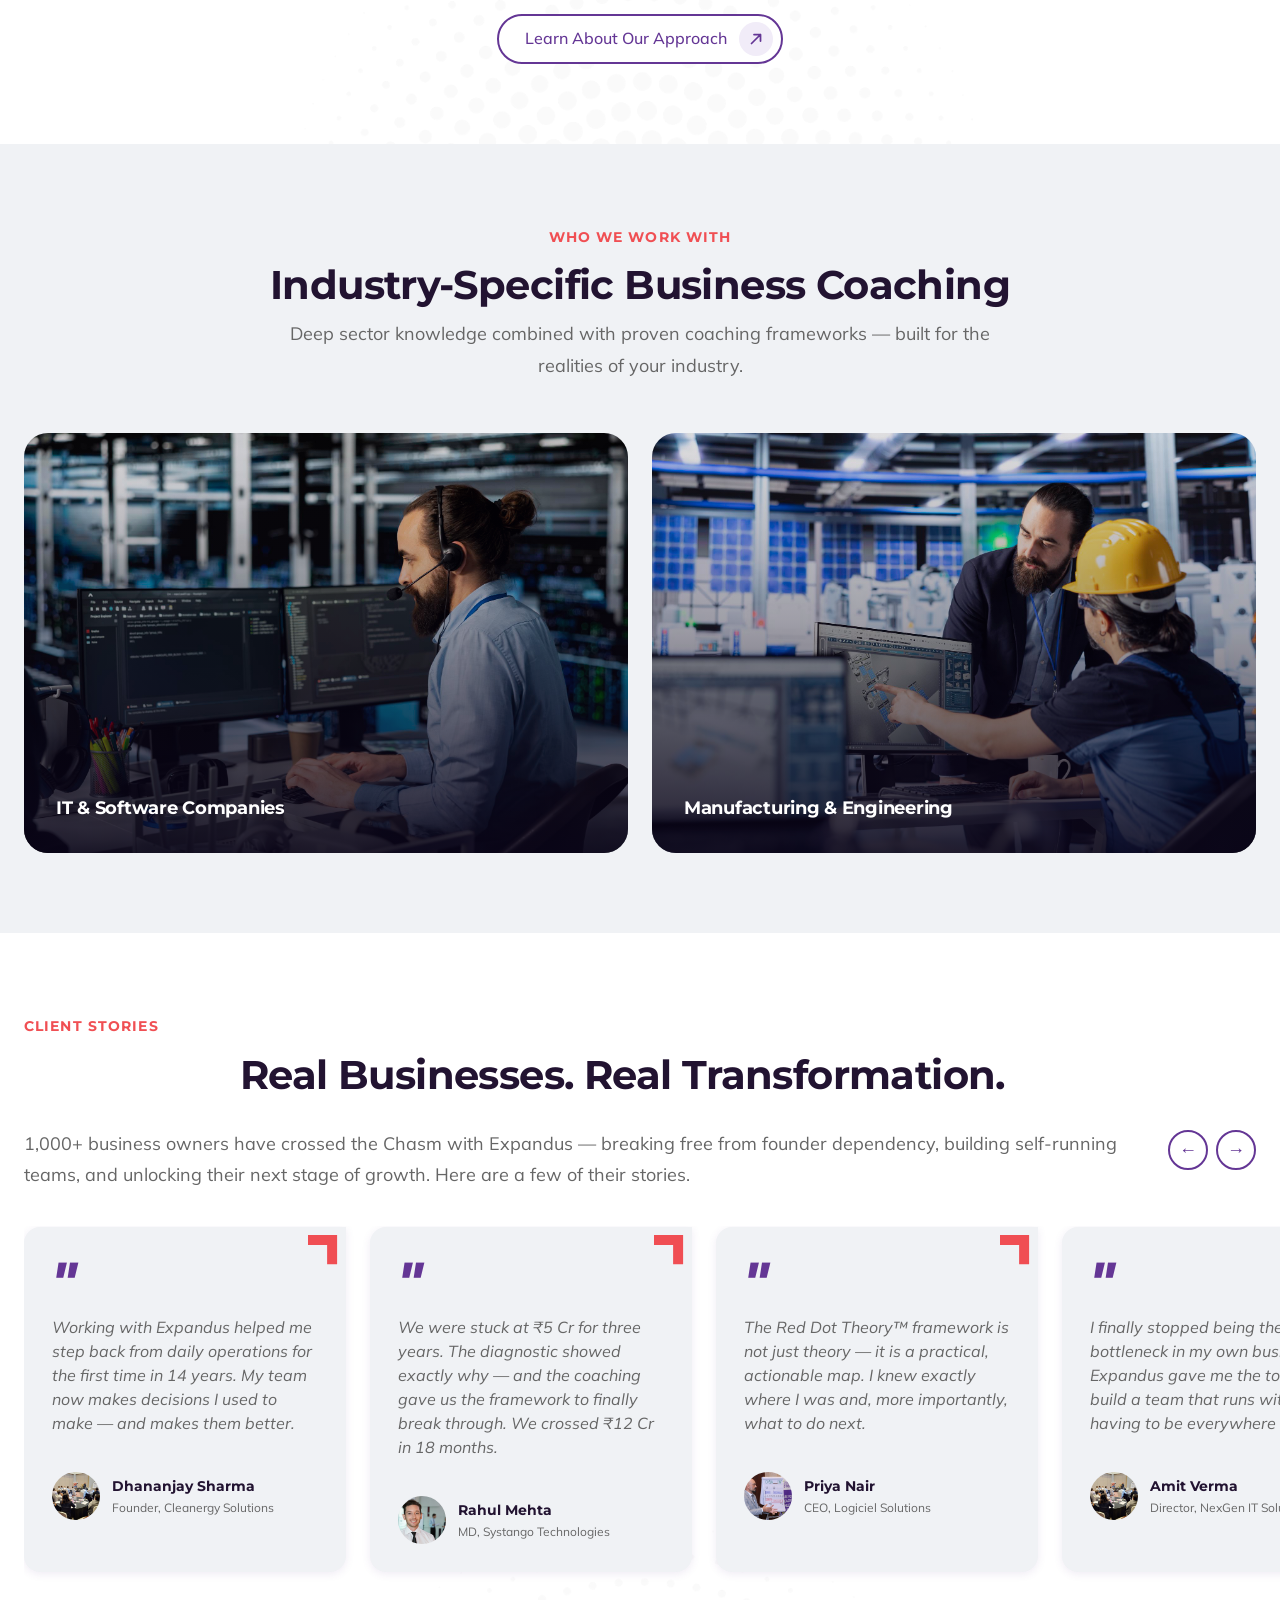
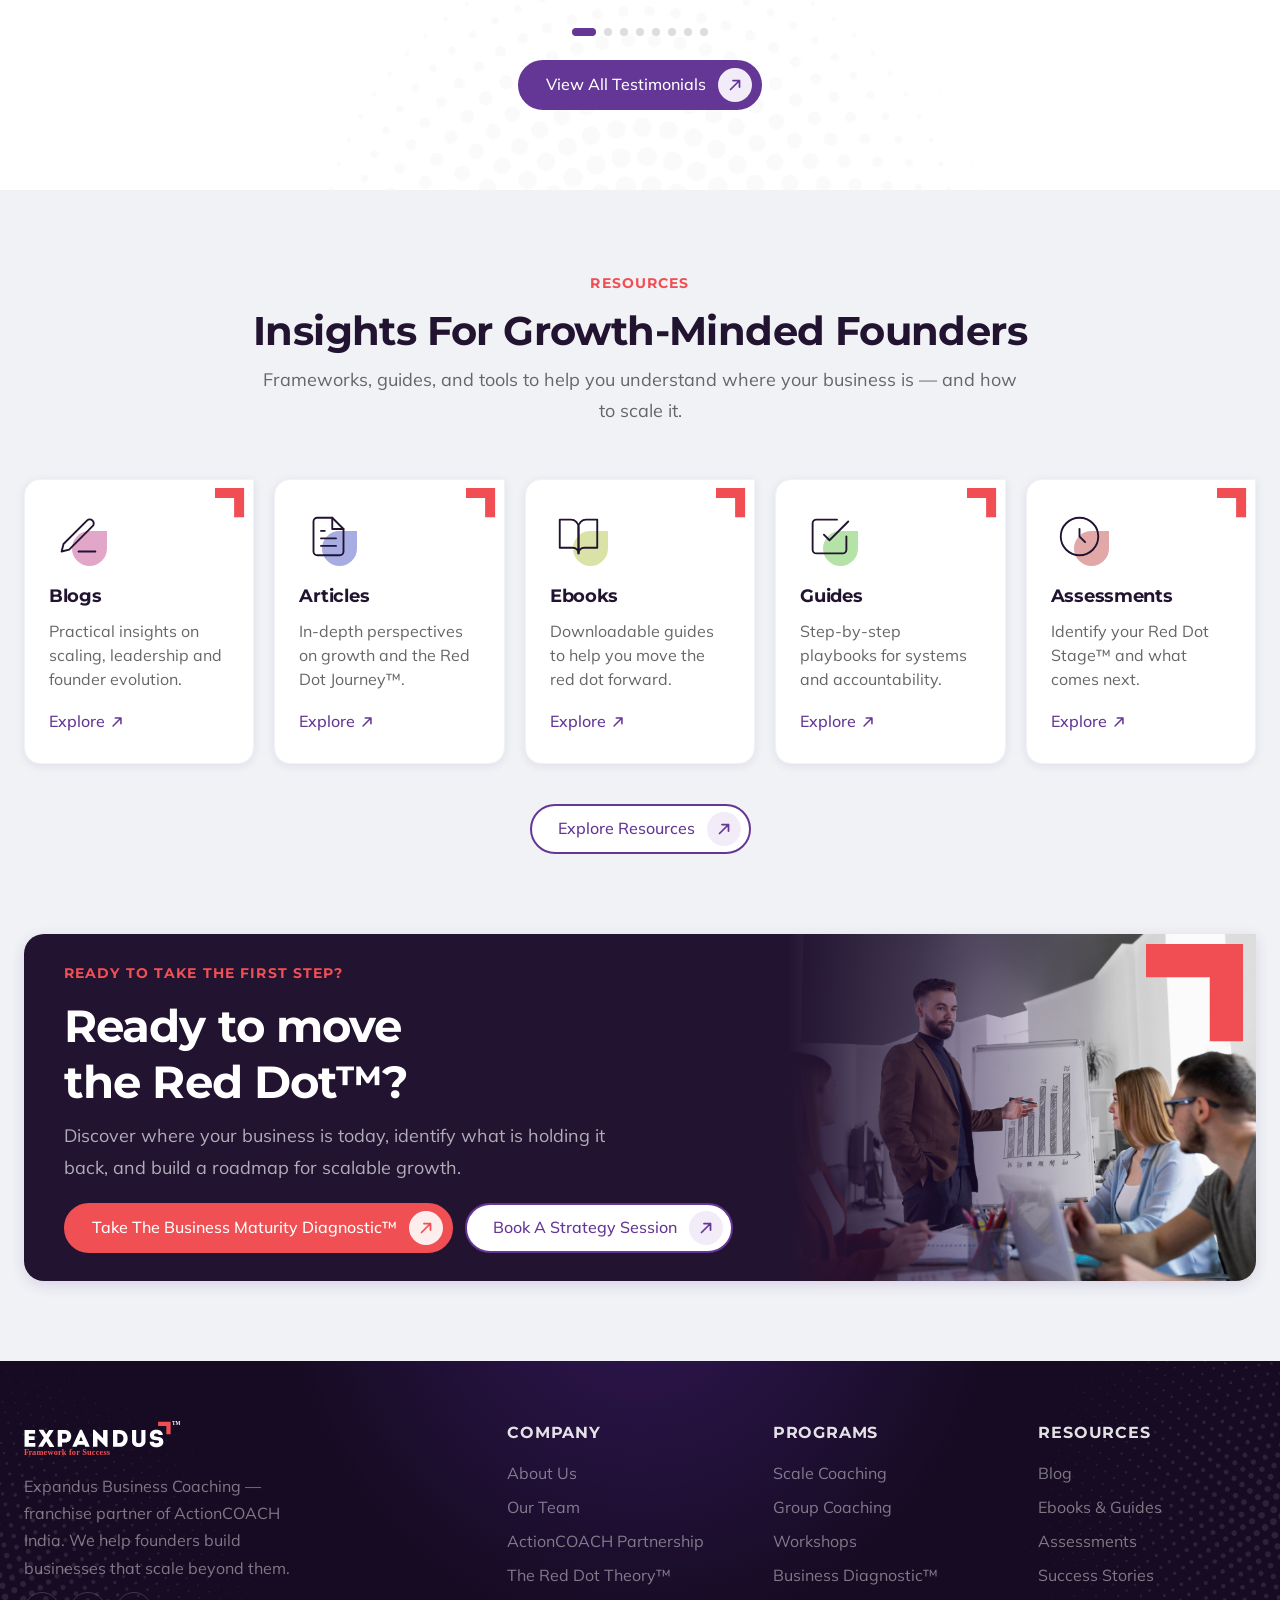
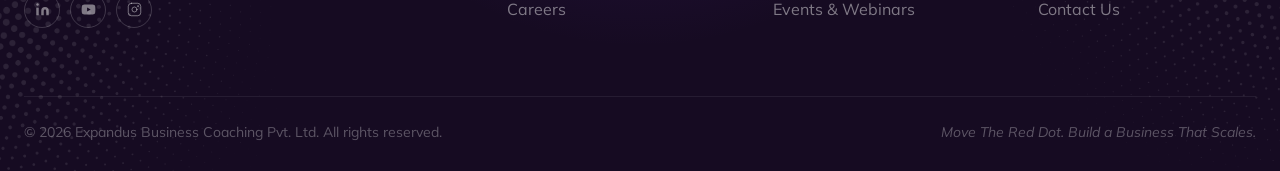
==== commit e345a3bf: "Fix CSS architecture gaps in global design system Tokens: - Add --color-gray-400/700, --color-plum-d" ====
--- a/index1.html
+++ b/index1.html
@@ -141,7 +141,7 @@
 
         <!-- Bar 01 -->
         <div class="jchart__col">
-          <div class="jchart__bar" style="height:28%;background:linear-gradient(180deg,#e8dff4 0%,#e0d4f0 100%);border-radius:6px 6px 0 0;padding-top:8px;display:flex;flex-direction:column;align-items:center;gap:3px">
+          <div class="jchart__bar jchart__bar--s1" style="height:28%">
             <div class="jchart__dot-r"></div>
           </div>
           <span class="jchart__lbl">01</span>
@@ -149,7 +149,7 @@
 
         <!-- Bar 02 -->
         <div class="jchart__col">
-          <div class="jchart__bar" style="height:40%;background:linear-gradient(180deg,#ddd4ef 0%,#d4c8eb 100%);border-radius:6px 6px 0 0;padding-top:8px;display:flex;flex-direction:column;align-items:center;gap:3px">
+          <div class="jchart__bar jchart__bar--s2" style="height:40%">
             <div class="jchart__dot-r"></div>
             <div style="display:flex;gap:3px"><div class="jchart__dot-p"></div><div class="jchart__dot-p"></div></div>
           </div>
@@ -158,7 +158,7 @@
 
         <!-- Bar 03 -->
         <div class="jchart__col">
-          <div class="jchart__bar" style="height:56%;background:linear-gradient(180deg,#d1c3e8 0%,#c8b8e4 100%);border-radius:6px 6px 0 0;padding-top:8px;display:flex;flex-direction:column;align-items:center;gap:3px">
+          <div class="jchart__bar jchart__bar--s3" style="height:56%">
             <div class="jchart__dot-r"></div>
             <div style="display:flex;gap:3px"><div class="jchart__dot-p"></div><div class="jchart__dot-p"></div><div class="jchart__dot-p"></div></div>
             <div style="display:flex;gap:3px"><div class="jchart__dot-p"></div><div class="jchart__dot-p"></div></div>
@@ -168,7 +168,7 @@
 
         <!-- CHASM -->
         <div class="jchart__col" style="position:relative">
-          <div style="height:94%;width:100%;border-radius:6px 6px 0 0;background:linear-gradient(180deg,rgba(240,79,83,.22) 0%,rgba(240,79,83,.06) 100%);border:1px solid rgba(240,79,83,.4);display:flex;flex-direction:column;align-items:center;padding-top:8px;gap:3px;position:relative">
+          <div class="jchart__bar jchart__bar--chasm" style="height:94%;width:100%;position:relative">
             <div class="jchart__dot-r" style="box-shadow:0 0 0 3px rgba(240,79,83,.3)"></div>
             <div style="display:flex;gap:2px;flex-wrap:wrap;justify-content:center;max-width:32px">
               <div class="jchart__dot-p"></div><div class="jchart__dot-p"></div><div class="jchart__dot-p"></div>
@@ -181,7 +181,7 @@
 
         <!-- Bar 04 -->
         <div class="jchart__col">
-          <div class="jchart__bar" style="height:54%;background:linear-gradient(180deg,#c8b8e4 0%,#bfaced0 100%);border-radius:6px 6px 0 0;padding-top:8px;display:flex;flex-direction:column;align-items:center;gap:3px">
+          <div class="jchart__bar jchart__bar--s4" style="height:54%">
             <div class="jchart__dot-r" style="width:7px;height:7px"></div>
             <div style="display:flex;gap:3px"><div class="jchart__dot-p"></div><div class="jchart__dot-p"></div><div class="jchart__dot-p"></div></div>
             <div style="display:flex;gap:3px"><div class="jchart__dot-p"></div><div class="jchart__dot-p"></div></div>
@@ -191,7 +191,7 @@
 
         <!-- Bar 05 -->
         <div class="jchart__col">
-          <div class="jchart__bar" style="height:72%;background:linear-gradient(180deg,#9c72cb 0%,#8a60ba 100%);border-radius:6px 6px 0 0;padding-top:8px;display:flex;flex-direction:column;align-items:center;gap:3px">
+          <div class="jchart__bar jchart__bar--s5" style="height:72%">
             <div class="jchart__dot-r" style="width:6px;height:6px;opacity:.7"></div>
             <div style="display:flex;gap:3px"><div class="jchart__dot-g" style="background:rgba(255,255,255,.6)"></div><div class="jchart__dot-g" style="background:rgba(255,255,255,.6)"></div><div class="jchart__dot-g" style="background:rgba(255,255,255,.6)"></div></div>
             <div style="display:flex;gap:3px"><div class="jchart__dot-g" style="background:rgba(255,255,255,.4)"></div><div class="jchart__dot-g" style="background:rgba(255,255,255,.4)"></div><div class="jchart__dot-g" style="background:rgba(255,255,255,.4)"></div><div class="jchart__dot-g" style="background:rgba(255,255,255,.4)"></div></div>
@@ -201,7 +201,7 @@
 
         <!-- Bar 06 -->
         <div class="jchart__col">
-          <div class="jchart__bar" style="height:88%;background:linear-gradient(180deg,#7b45b8 0%,#643695 100%);border-radius:6px 6px 0 0;padding-top:8px;display:flex;flex-direction:column;align-items:center;gap:3px">
+          <div class="jchart__bar jchart__bar--s6" style="height:88%">
             <div class="jchart__dot-r" style="width:5px;height:5px;opacity:.5;margin-left:18px"></div>
             <div style="display:flex;gap:3px"><div class="jchart__dot-g" style="background:rgba(255,255,255,.7)"></div><div class="jchart__dot-g" style="background:rgba(255,255,255,.7)"></div><div class="jchart__dot-g" style="background:rgba(255,255,255,.7)"></div></div>
             <div style="display:flex;gap:3px"><div class="jchart__dot-g" style="background:rgba(255,255,255,.5)"></div><div class="jchart__dot-g" style="background:rgba(255,255,255,.5)"></div><div class="jchart__dot-g" style="background:rgba(255,255,255,.5)"></div><div class="jchart__dot-g" style="background:rgba(255,255,255,.5)"></div></div>
--- a/style.css
+++ b/style.css
@@ -27,26 +27,30 @@
   --color-coral-tint:   #FEEDED;
   --color-plum:         #221331;
   --color-plum-soft:    #34204A;
+  --color-plum-deep:    #160B22;
+  --color-hero-bg:      #e8e0f5;
 
   /* ── Neutral ramp ── */
   --color-gray-50:  #F0F2F5;
   --color-gray-100: #EEEEEE;
   --color-gray-200: #F0F2F5;
   --color-gray-300: #DDDDDD;
+  --color-gray-400: #AAAAAA;
   --color-gray-500: #888888;
   --color-gray-600: #666666;
+  --color-gray-700: #444444;
   --color-gray-900: #222222;
 
   /* ── Semantic aliases ── */
   --color-primary:    var(--color-purple);
   --color-accent:     var(--color-coral);
   --text-heading:     var(--color-plum);
-  --text-body:        #444444;
-  --text-muted-aa:    #666666;
+  --text-body:        var(--color-gray-700);
+  --text-muted-aa:    var(--color-gray-600);
   --surface-page:     #ffffff;
-  --surface-section:  #F0F2F5;
+  --surface-section:  var(--color-gray-50);
   --surface-dark:     var(--color-plum);
-  --border-default:   #F0F2F5;
+  --border-default:   var(--color-gray-50);
   --focus-ring:       0 0 0 3px rgba(100,54,149,0.18);
 
   /* ── Shorthand aliases ── */
@@ -58,12 +62,15 @@
   --coral-tint:  var(--color-coral-tint);
   --plum:        var(--color-plum);
   --plum-soft:   var(--color-plum-soft);
+  --plum-deep:   var(--color-plum-deep);
   --gray-50:     var(--color-gray-50);
   --gray-100:    var(--color-gray-100);
   --gray-200:    var(--color-gray-200);
   --gray-300:    var(--color-gray-300);
+  --gray-400:    var(--color-gray-400);
   --gray-500:    var(--color-gray-500);
   --gray-600:    var(--color-gray-600);
+  --gray-700:    var(--color-gray-700);
   --gray-900:    var(--color-gray-900);
 
   /* ── Typography ── */
@@ -122,6 +129,8 @@
   --shadow-hover:        0 4px 14px rgba(100,54,149,0.16);
   --shadow-dark-section: 0 12px 32px rgba(0,0,0,0.18);
   --shadow-pop:          0 8px 24px rgba(16,10,35,0.12);
+  --shadow-card-dark:    0 6px 20px rgba(34,19,49,0.22);
+  --shadow-card-dark-hover: 0 16px 40px rgba(34,19,49,0.32);
   --sh-soft:  var(--shadow-soft);
   --sh-hover: var(--shadow-hover);
 
@@ -134,6 +143,11 @@
   --container-max: 1400px;
   --container-pad: 24px;
   --section-y:     80px;
+  --section-y-sm:  40px;
+  --section-y-lg:  120px;
+
+  /* ── Breakpoints (reference only — use in @media queries) ── */
+  /* --bp-xs: 480px | --bp-sm: 640px | --bp-md: 768px | --bp-lg: 1024px | --bp-xl: 1400px */
 }
 
 /* ══════════════════════════════════════
@@ -180,7 +194,8 @@
 .sec,
 .section,
 .section-padding { padding: var(--section-y) 0 }
-.section-padding-sm { padding: 40px 0 }
+.section-padding-sm { padding: var(--section-y-sm) 0 }
+.section-padding-lg { padding: var(--section-y-lg) 0 }
 
 .sec--gray { background: var(--gray-50) }
 .sec--dark { background: var(--plum) }
@@ -195,7 +210,7 @@
 .sec__hd { text-align:center; margin-bottom:52px }
 .sec__hd h2 { margin-bottom:10px; max-width:800px; margin-left:auto; margin-right:auto }
 .sec__hd p  { max-width:760px; margin:0 auto }
-.stage-req__hd { display:grid; grid-template-columns:1fr 1fr; gap:48px; align-items:center; text-align:left; margin-bottom:52px }
+.stage-req__hd { display:grid; grid-template-columns:1fr 1fr; gap:var(--space-2xl); align-items:center; text-align:left; margin-bottom:52px }
 .stage-req__hd h2 { margin-bottom:0 }
 .stage-req__hd p  { max-width:none; margin:0 }
 .sec__desc  { }
@@ -207,8 +222,11 @@
 .sec__cta { text-align:center; margin-top:40px }
 
 /* Grid utilities */
-.grid   { display: grid }
+.grid      { display: grid }
 .grid-2    { display: grid; grid-template-columns: repeat(2, 1fr); gap: var(--space-lg) }
+.grid-3    { display: grid; grid-template-columns: repeat(3, 1fr); gap: var(--space-lg) }
+.grid-4    { display: grid; grid-template-columns: repeat(4, 1fr); gap: var(--space-lg) }
+.grid-5    { display: grid; grid-template-columns: repeat(5, 1fr); gap: var(--space-lg) }
 .grid-6040 { display: grid; grid-template-columns: 3fr 2fr; gap: var(--space-lg); align-items: center }
 .grid-4060 { display: grid; grid-template-columns: 2fr 3fr; gap: var(--space-lg); align-items: center }
 .grid-4060--img-left .page-hero__img { order: -1; justify-content: start; align-items: start; }
@@ -217,24 +235,45 @@
 .grid-6040 .page-hero__img img { max-height:none; max-width:100%; width:100% }
 .grid-6040 .page-hero__img,
 .grid-4060 .page-hero__img { display:block }
-.grid-3 { display: grid; grid-template-columns: repeat(3, 1fr); gap: var(--space-lg) }
 @media(max-width:768px) {
-  .grid-2, .grid-3, .grid-4060, .grid-6040 { grid-template-columns: 1fr }
+  .grid-2, .grid-3, .grid-4, .grid-5, .grid-4060, .grid-6040 { grid-template-columns: 1fr }
+}
+@media(max-width:1024px) {
+  .grid-4 { grid-template-columns: repeat(2, 1fr) }
+  .grid-5 { grid-template-columns: repeat(3, 1fr) }
 }
 
 /* Flex utilities */
-.flex        { display: flex }
-.flex-center { display: flex; align-items: center; justify-content: center }
+.flex         { display: flex }
+.flex-col     { display: flex; flex-direction: column }
+.flex-center  { display: flex; align-items: center; justify-content: center }
+.flex-between { display: flex; align-items: center; justify-content: space-between }
+.flex-wrap    { display: flex; flex-wrap: wrap }
+
+/* Gap utilities */
+.gap-xs  { gap: var(--space-xs) }
+.gap-sm  { gap: var(--space-sm) }
+.gap-md  { gap: var(--space-md) }
+.gap-lg  { gap: var(--space-lg) }
+.gap-xl  { gap: var(--space-xl) }
+.gap-2xl { gap: var(--space-2xl) }
+.gap-3xl { gap: var(--space-3xl) }
 
 /* Stack utilities — vertical flex column with gap */
-.stack-sm { display: flex; flex-direction: column; gap: var(--space-sm) }
-.stack-md { display: flex; flex-direction: column; gap: var(--space-md) }
-.stack-lg { display: flex; flex-direction: column; gap: var(--space-lg) }
+.stack-sm     { display: flex; flex-direction: column; gap: var(--space-sm) }
+.stack-md     { display: flex; flex-direction: column; gap: var(--space-md) }
+.stack-lg     { display: flex; flex-direction: column; gap: var(--space-lg) }
 .stack-center { align-items: center; text-align: center }
-.btn-row  { display: flex; flex-wrap: wrap; gap: 12px; justify-content: center }
-
-/* Hidden utility */
-.hidden { display:none }
+.btn-row      { display: flex; flex-wrap: wrap; gap: 12px; justify-content: center }
+
+/* Visibility utilities */
+.hidden       { display: none }
+.hide-mobile  { display: block }
+.show-mobile  { display: none }
+@media(max-width:768px) {
+  .hide-mobile { display: none }
+  .show-mobile { display: block }
+}
 
 /* ══════════════════════════════════════
    4. TYPOGRAPHY UTILITIES
@@ -266,7 +305,7 @@
 }
 
 /* Body text utilities */
-.text-lg     { font-size: 18px;               line-height: 1.75 }
+.text-lg     { font-size: 18px; line-height: 1.75 }
 .text-body   { font-size: var(--text-body-lg); line-height: var(--lh-body-lg) }
 .text-sm     { font-size: var(--text-body);    line-height: var(--lh-body) }
 .text-muted  { color: var(--text-muted-aa) }
@@ -310,6 +349,8 @@
 }
 .eyebrow--coral  { color: var(--coral) }
 .eyebrow--purple { color: var(--purple) }
+.eyebrow--dark   { color: var(--plum) }
+.eyebrow--white  { color: #fff }
 
 /* Pill / badge labels */
 .pill {
@@ -567,7 +608,7 @@
   background-size: 100% auto;
   background-position: left top;
   background-repeat: no-repeat;
-  background-color: #e8e0f5;
+  background-color: var(--color-hero-bg);
   height: 39.06vw;
   display: flex; align-items:center;
   position: relative; isolation:isolate;
@@ -626,7 +667,7 @@
   font-family: var(--font-body);
   font-size:11px; font-weight:400;
   letter-spacing:0.08em; text-transform:uppercase;
-  color:#555; white-space:nowrap;
+  color:var(--text-muted-aa); white-space:nowrap;
 }
 
 /* Journey Chart (currently hidden, preserved for future use) */
@@ -657,9 +698,15 @@
   display:flex; flex-direction:column; align-items:center;
   justify-content:flex-start; padding-top:8px; gap:3px; transition:.3s;
 }
+.jchart__bar--s1    { background: linear-gradient(180deg,#e8dff4,#e0d4f0) }
+.jchart__bar--s2    { background: linear-gradient(180deg,#ddd4ef,#d4c8eb) }
+.jchart__bar--s3    { background: linear-gradient(180deg,#d1c3e8,#c8b8e4) }
+.jchart__bar--s4    { background: linear-gradient(180deg,#c8b8e4,#bfaced0) }
+.jchart__bar--s5    { background: linear-gradient(180deg,#9c72cb,#8a60ba) }
+.jchart__bar--s6    { background: linear-gradient(180deg,#7b45b8,var(--color-purple)) }
 .jchart__bar--chasm {
-  background:linear-gradient(180deg,rgba(240,79,83,.18) 0%,rgba(240,79,83,.06) 100%);
-  border:1px solid rgba(240,79,83,.3);
+  background: linear-gradient(180deg,rgba(240,79,83,.18) 0%,rgba(240,79,83,.06) 100%);
+  border: 1px solid rgba(240,79,83,.3);
 }
 .jchart__dot-r { width:9px; height:9px; border-radius:50%; background:var(--coral); flex-shrink:0; box-shadow:0 0 0 2px rgba(240,79,83,.25) }
 .jchart__dot-p { width:8px; height:8px; border-radius:50%; background:var(--purple); opacity:.7; flex-shrink:0 }
@@ -717,7 +764,7 @@
   pointer-events:none;
 }
 .tstrip__inner { display:flex; align-items:stretch; max-width:100%; margin:0; padding:40px 0; background:var(--gray-50); border-radius:var(--radius-lg) 0 var(--radius-lg) var(--radius-lg); position:relative }
-.tstrip__item  { flex:1; padding:0 28px }
+.tstrip__item  { flex:1; padding:0 20px }
 .tstrip__div   { width:1px; background:#DDDDDD; flex-shrink:0 }
 .tstrip__heading { display:flex; align-items:center; gap:8px; margin-bottom:10px; flex-wrap:wrap }
 .tstrip__from  { font-family:var(--font-h); font-size:16px; font-weight:700; color:var(--plum) }
@@ -845,7 +892,7 @@
               var(--plum);
 }
 .events .sec__hd       { text-align:left; margin-bottom:0 }
-.events__hdr           { display:grid; grid-template-columns:1fr 1fr; gap:48px; align-items:flex-start; margin-bottom:36px }
+.events__hdr           { display:grid; grid-template-columns:1fr 1fr; gap:var(--space-2xl); align-items:flex-start; margin-bottom:36px }
 .hd-desc-row           { display:flex; align-items:flex-start; gap:20px }
 .hd-desc-row p         { flex:1; margin:0 }
 .events .hd-desc-row p { color:rgba(255,255,255,.7) }
@@ -989,7 +1036,7 @@
   display:inline-flex; align-items:center; justify-content:center;
   width:32px; height:32px; font-family:var(--font-display); font-size:11px; font-weight:700;
   color:var(--text-heading); border-radius:50%;
-  background:#F0F2F5; border:1px solid var(--gray-200,#e2e8f0); flex-shrink:0;
+  background:var(--surface-section); border:1px solid var(--gray-200); flex-shrink:0;
 }
 .approach__t-item::after {
   content:''; display:block; width:1px; height:28px;
@@ -999,8 +1046,8 @@
 .approach__dot   { display:none }
 
 .approach__grid { display:grid; grid-template-columns:repeat(4,1fr); gap:16px; margin-top:4px }
-.acard { border:none; padding:32px 24px; text-align:left; background:var(--plum); border-radius:var(--radius-lg); box-shadow:0 6px 20px rgba(34,19,49,0.22); transition:transform 0.25s ease,box-shadow 0.25s ease,background 0.25s ease }
-.acard:hover { background:var(--plum-soft); transform:translateY(-7px) scale(1.02); box-shadow:0 16px 40px rgba(34,19,49,0.32) }
+.acard { border:none; padding:32px 24px; text-align:left; background:var(--plum); border-radius:var(--radius-lg); box-shadow:var(--shadow-card-dark); transition:transform 0.25s ease,box-shadow 0.25s ease,background 0.25s ease }
+.acard:hover { background:var(--plum-soft); transform:translateY(-7px) scale(1.02); box-shadow:var(--shadow-card-dark-hover) }
 .acard h5    { font-family:var(--font-display); font-weight:700; color:#fff; margin:0 0 10px; line-height:1.4 }
 .acard>p     { color:rgba(255,255,255,0.68); margin:0 }
 
@@ -1029,7 +1076,7 @@
 /* ══════════════════════════════════════
    18. SUCCESS STORIES / TESTIMONIALS
 ══════════════════════════════════════ */
-.success .sec__hd { text-align:left; margin-bottom:36px; display:grid; grid-template-columns:1fr 1fr; gap:48px; align-items:flex-start }
+.success .sec__hd { text-align:left; margin-bottom:36px; display:grid; grid-template-columns:1fr 1fr; gap:var(--space-2xl); align-items:flex-start }
 .success .sec__hd p { max-width:none; margin:0 }
 .success { overflow-x:clip; position:relative; isolation:isolate }
 
@@ -1100,7 +1147,7 @@
 .footer {
   background: url('img/footer-dot1.png') right 0 top -40% / 280px auto no-repeat,
               url('img/footer-dot2.png') left 0 bottom -40% / 280px auto no-repeat,
-              #160B22;
+              var(--plum-deep);
   padding:60px 0 28px; position:relative; overflow:hidden; isolation:isolate;
 }
 .footer::before,.footer::after { display:none }
@@ -1224,7 +1271,7 @@
 }
 
 @media(max-width:991px){
-  .hero{background-image:none;background-color:#e8e0f5;height:auto}
+  .hero{background-image:none;background-color:var(--color-hero-bg);height:auto}
   .hero__content{max-width:100%;text-align:center}
   .hero__actions{justify-content:center}
   .hero__trust{justify-content:center}
@@ -1448,7 +1495,9 @@
 .big-question__checks--dark li:last-child { border-bottom:none }
 
 /* Big question — split layout (white bg) */
-.big-question--split { display:grid; grid-template-columns:1fr 1fr; gap:48px; align-items:start; text-align:left }
+.big-question--split { display:grid; grid-template-columns:1fr 1fr; gap:var(--space-2xl); align-items:start; text-align:left }
+.big-question__left  { display:flex; flex-direction:column; justify-content:flex-start }
+.big-question__right { display:flex; flex-direction:column; gap:var(--space-lg) }
 .big-question--split .big-question__text--dark { color:var(--plum); margin:0; max-width:none }
 .big-question--split .big-question__checks--dark { margin:0; max-width:none; margin-bottom:24px }
 .big-question--split .big-question__checks--dark li { color:var(--gray-600) }
@@ -1457,7 +1506,7 @@
 /* Stage navigation — bottom prev/next stage bar */
 .stage-nav-wrap     { background:#fff; border-top:1px solid var(--gray-300) }
 .stage-nav          { display:flex; align-items:center; justify-content:space-between; flex-wrap:wrap; gap:16px; padding:20px 0; margin-top:0 }
-.stage-nav__label   { font-size:11px; font-weight:400; letter-spacing:.08em; text-transform:uppercase; color:#555; display:block; margin-bottom:4px }
+.stage-nav__label   { font-size:11px; font-weight:400; letter-spacing:.08em; text-transform:uppercase; color:var(--text-muted-aa); display:block; margin-bottom:4px }
 .stage-nav__title   { font-weight:600; color:var(--plum) }
 .stage-nav__item    { display:flex; flex-direction:column }
 .stage-nav__item--next { text-align:right }
